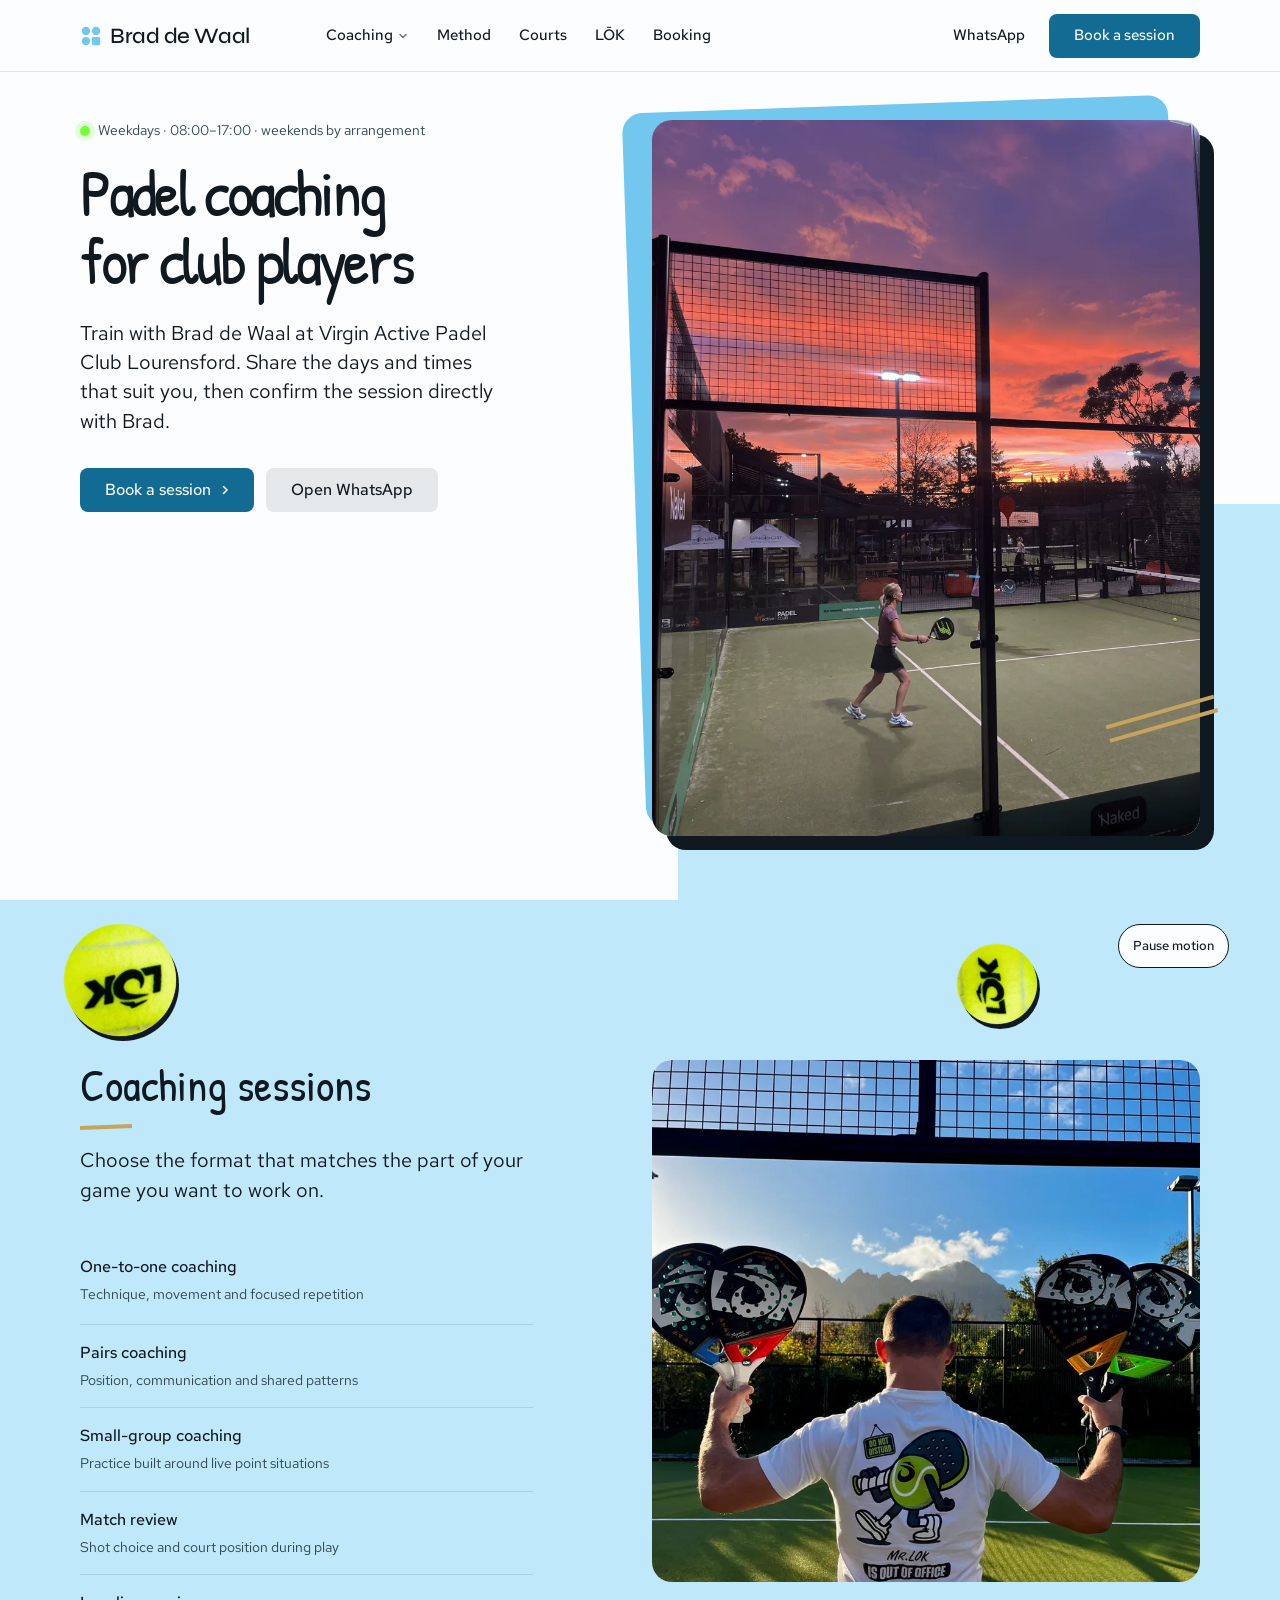
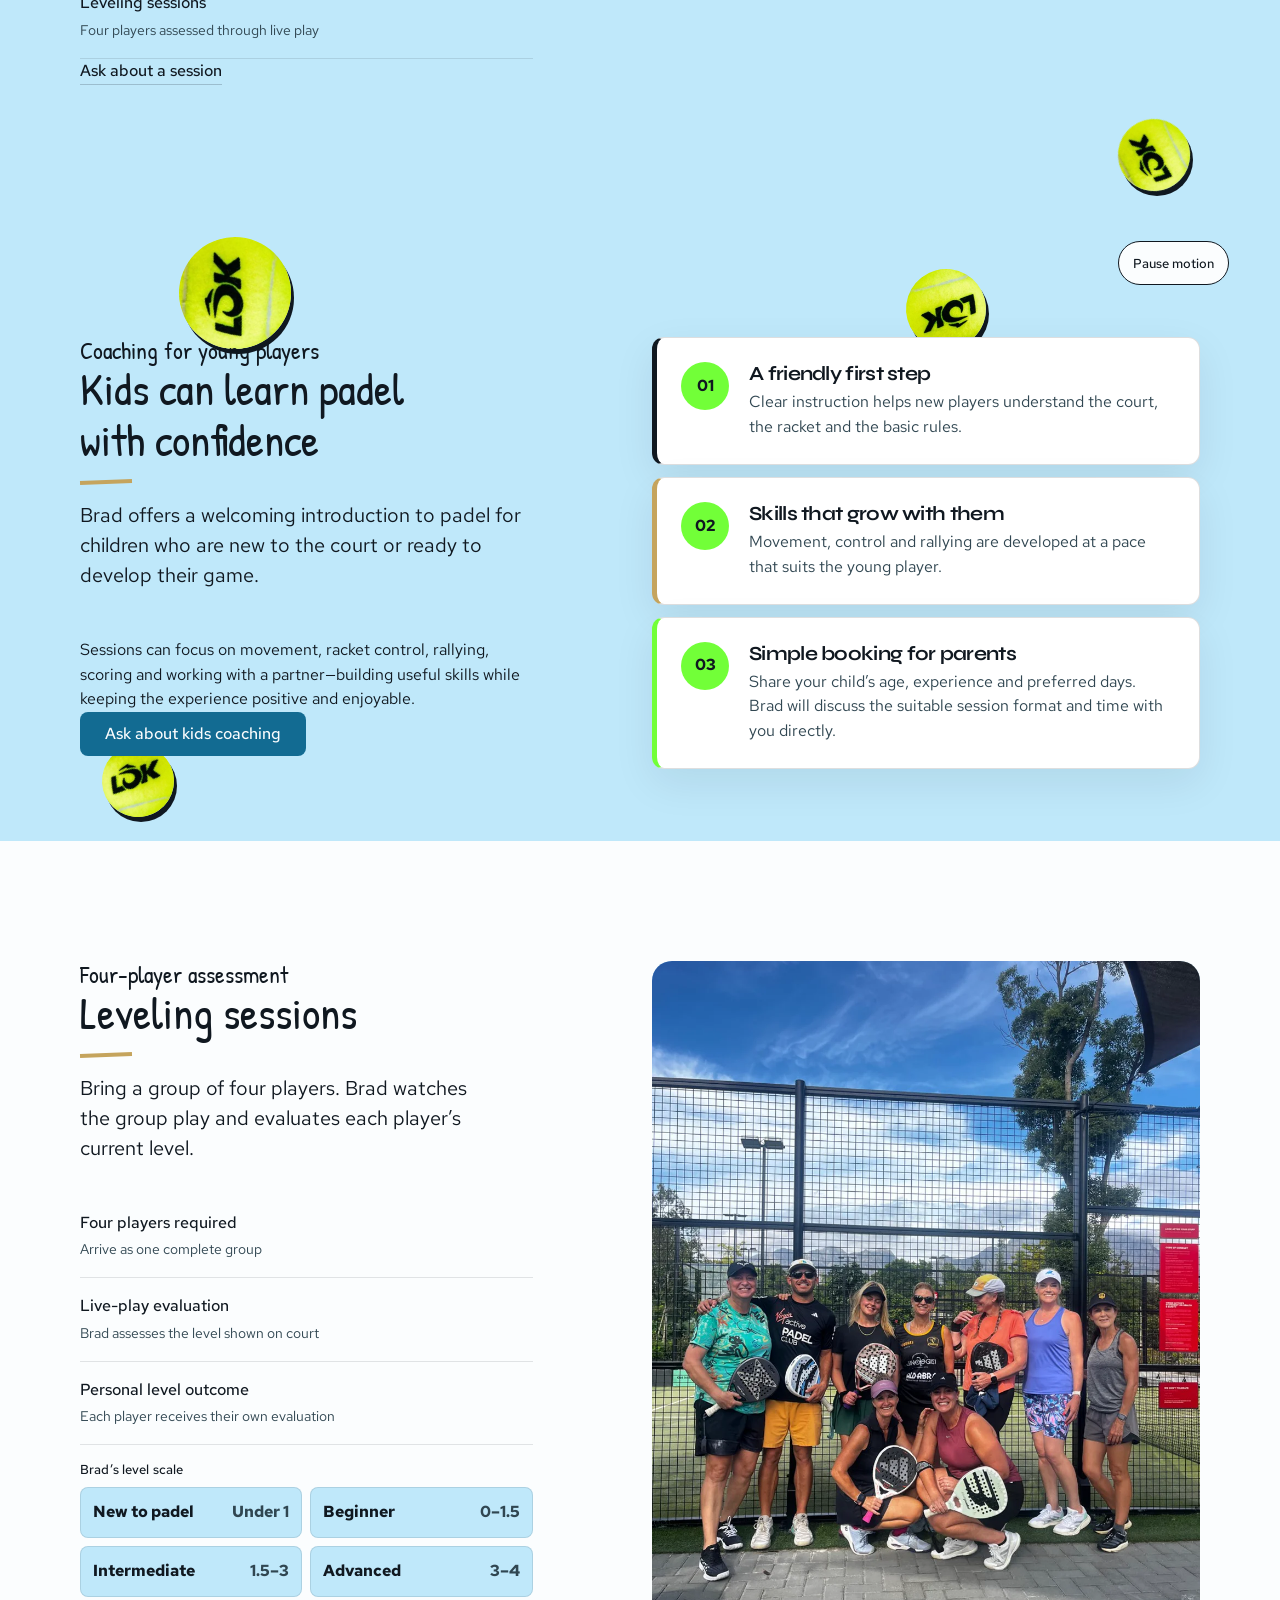
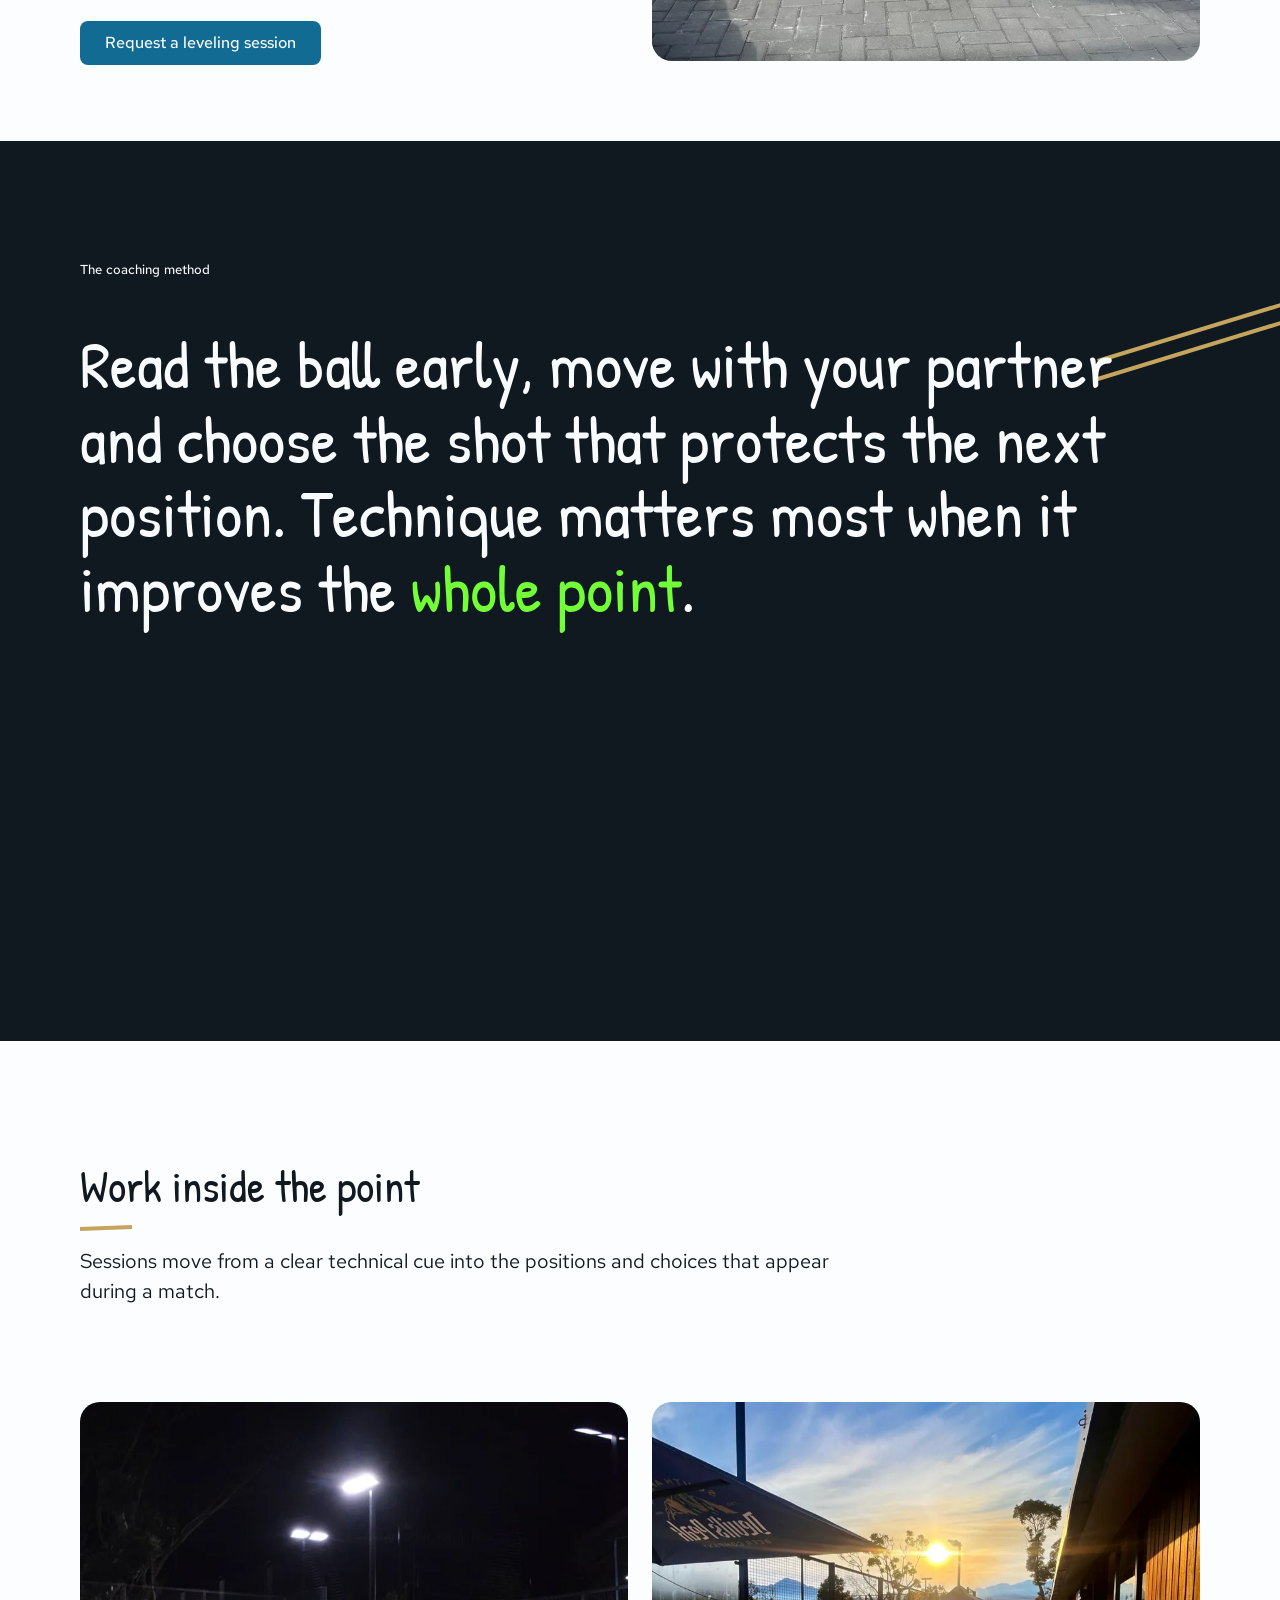
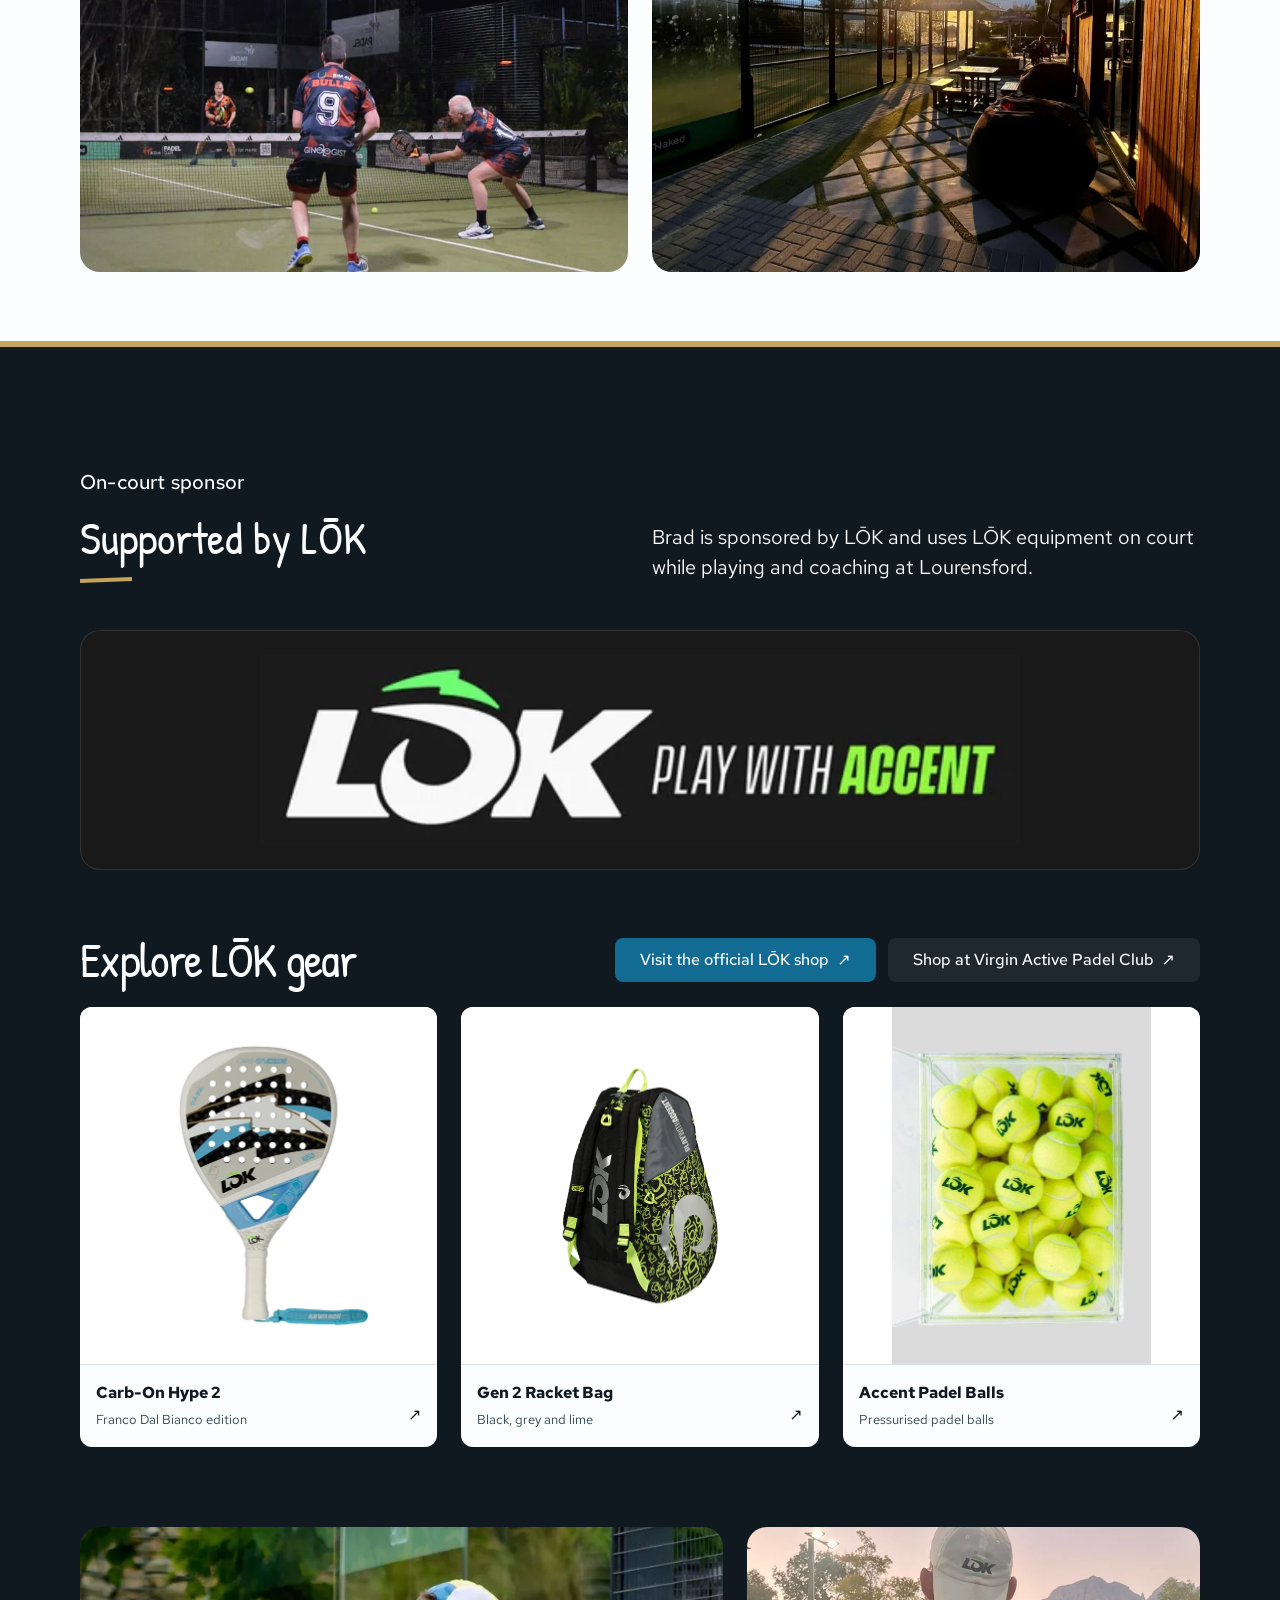
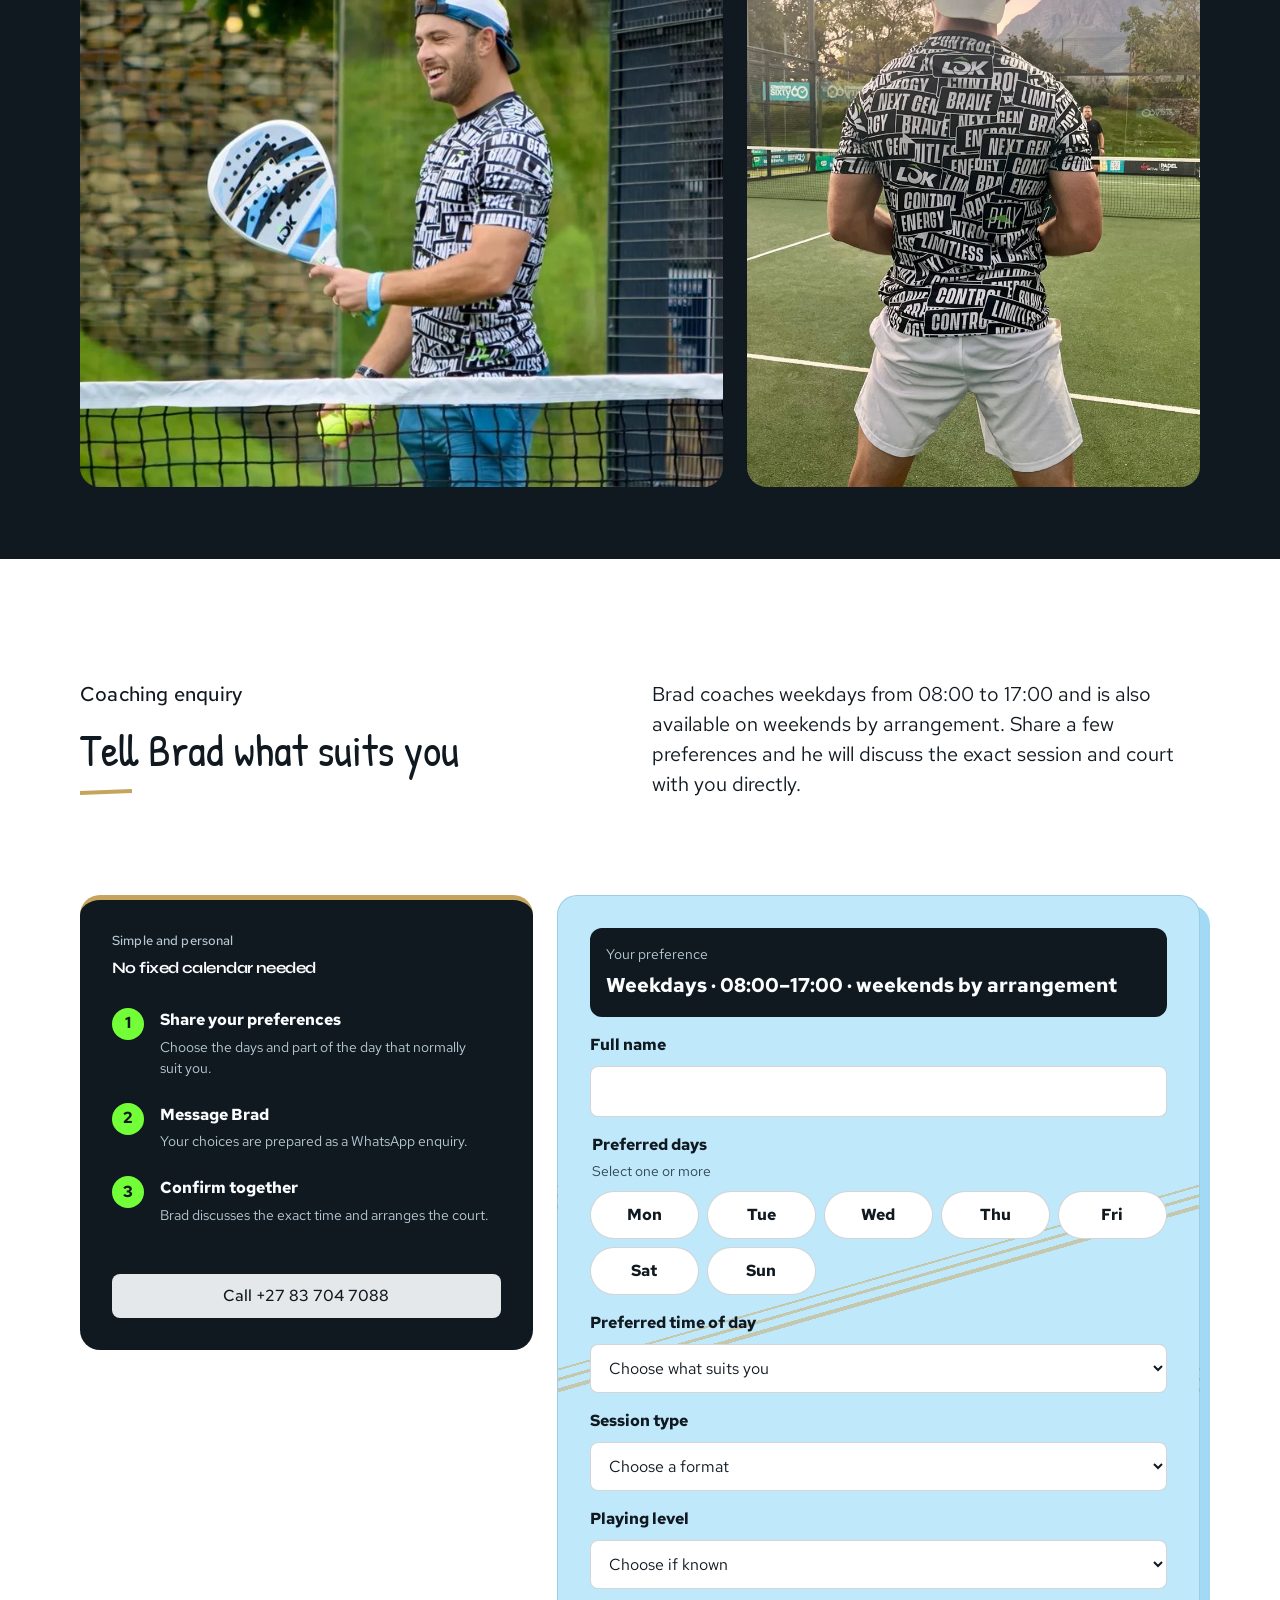
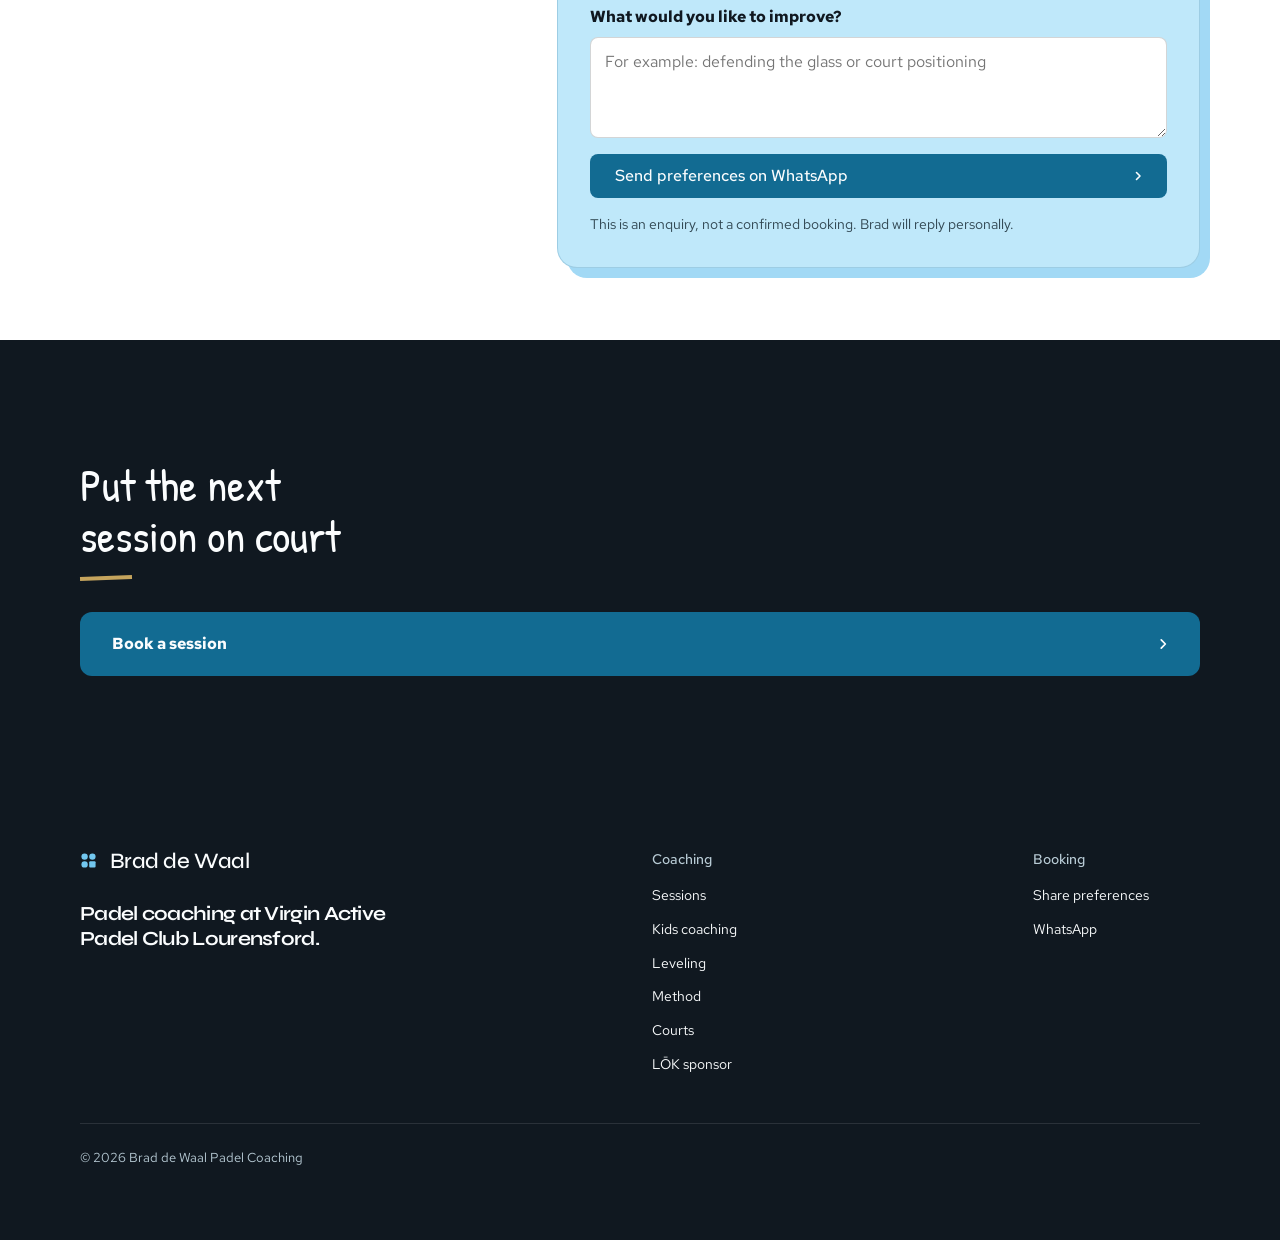
==== brad-padel/index.html @ 004eba58 "Add Virgin Active Padel Club link to LOK showcase" ====
<!doctype html>
<html lang="en" data-type="service" data-radius="soft" data-buttons="tonal" data-motion>
<head>
  <meta charset="utf-8">
  <meta name="viewport" content="width=device-width, initial-scale=1, viewport-fit=cover">
  <title>Brad de Waal Padel Coaching | Lourensford</title>
  <meta name="description" content="Private, small-group and kids padel coaching with Brad de Waal at Virgin Active Padel Club Lourensford. Share your preferred day and time, including weekends, then confirm directly on WhatsApp.">
  <meta name="site-kind" content="other">
  <meta name="page-type" content="service">
  <meta property="og:type" content="website">
  <meta property="og:title" content="Brad de Waal Padel Coaching | Lourensford">
  <meta property="og:description" content="Padel coaching for adults and kids at Lourensford. Share your preferences and arrange the session directly with Brad.">
  <meta property="og:url" content="https://dana-automates.therondana65.workers.dev/brad-padel/">
  <meta property="og:image" content="https://dana-automates.therondana65.workers.dev/brad-padel/share.jpg">
  <meta name="twitter:card" content="summary_large_image">
  <meta name="twitter:image" content="https://dana-automates.therondana65.workers.dev/brad-padel/share.jpg">
  <link rel="canonical" href="https://dana-automates.therondana65.workers.dev/brad-padel/">
  <link rel="icon" href="favicon.svg" type="image/svg+xml">
  <meta name="theme-color" content="#bfe8fa">
  <link rel="preconnect" href="https://fonts.googleapis.com">
  <link rel="preconnect" href="https://fonts.gstatic.com" crossorigin>
  <link href="https://fonts.googleapis.com/css2?family=Patrick+Hand&family=Red+Hat+Text:wght@400..600&family=Syne:wght@400..800&display=swap" rel="stylesheet">
  <link rel="stylesheet" href="assets/system.css">
  <link rel="stylesheet" href="assets/ui/cards.css">
  <link rel="stylesheet" href="assets/motion/motion.css">
  <link rel="stylesheet" href="assets/layout/layout.css">
  <link rel="stylesheet" href="assets/icons/icon.css">
  <link rel="stylesheet" href="styles.css?v=booking-gold">
  <script src="boot.js"></script>
  <link rel="modulepreload" href="assets/moments/moments.js">
  <link rel="modulepreload" href="assets/moments/lib.js">
  <link rel="modulepreload" href="assets/moments/word-highlight/moment.js">
</head>
<body>
<!-- type: service
     deal: hero split, nav mega, close type, footer dark, rhythm surface-pairs, buttons tonal, mark dots
     moment: word-highlight in the coaching-method statement
     palette: baby blue, white and black; gold pinstripes and neon green are restrained detail colours
     motion: hero heading enters word by word; headings react on hover, tap and anchor navigation; every link answers; the method statement focuses the point -->
  <header class="nav">
    <div class="wrap nav__bar">
      <a class="skip-link" href="#top">Skip to content</a>
      <a class="nav__logo" href="#top"><span class="mark" data-mark="dots" aria-hidden="true"></span>Brad de Waal</a>
      <nav class="nav__links" aria-label="Main navigation">
        <div class="nav__item">
          <a class="nav__link" href="#coaching">Coaching <svg class="chev" viewBox="0 0 12 12" aria-hidden="true"><path d="M3 4.5l3 3 3-3" fill="none" stroke="currentColor" stroke-width="1.5" stroke-linecap="round" stroke-linejoin="round"/></svg></a>
          <div class="nav__menu">
            <div class="wrap grid">
              <div class="menu-col span-3"><p class="t-label">Sessions</p><a href="#coaching">One-to-one<span>Individual technical work</span></a><a href="#coaching">Pairs<span>Position and communication</span></a><a href="#kids">Kids coaching<span>A positive start for young players</span></a><a href="#leveling">Leveling sessions<span>Four-player level assessment</span></a></div>
              <div class="menu-col span-3"><p class="t-label">Match work</p><a href="#coaching">Small groups<span>Pattern-based practice</span></a><a href="#method">Court decisions<span>Read the next ball</span></a></div>
              <a class="menu-card span-3 start-10" href="#courts"><div class="panel"><img class="frame__img" src="assets/club/mountain-court-500.webp" alt="Green padel court with mountains beyond the glass" width="500" height="667" loading="lazy" decoding="async"></div><span class="t-card">Court sessions</span><span class="t-small muted">Technique in match context</span></a>
            </div>
          </div>
        </div>
        <div class="nav__item"><a class="nav__link" href="#method">Method</a></div>
        <div class="nav__item"><a class="nav__link" href="#courts">Courts</a></div>
        <div class="nav__item"><a class="nav__link" href="#sponsor">LŌK</a></div>
        <div class="nav__item"><a class="nav__link" href="#book">Booking</a></div>
      </nav>
      <div class="nav__actions"><a class="nav__link" data-whatsapp href="https://wa.me/?text=Hi%20Brad%2C%20I%27m%20interested%20in%20padel%20coaching.">WhatsApp</a><a class="btn btn--primary" href="#book">Book a session</a></div>
      <button class="nav__toggle" type="button" aria-expanded="false" aria-label="Menu"><svg width="18" height="18" viewBox="0 0 18 18" aria-hidden="true"><path d="M2 5h14M2 13h14" stroke="currentColor" stroke-width="1.6" stroke-linecap="round"/></svg></button>
    </div>
  </header>

  <main id="top">
    <section class="hero hero--split" data-enter aria-labelledby="hero-h">
      <div class="wrap"><div class="hero-text grid hero__grid">
        <div class="hero__text span-5">
          <p class="hero__kicker"><span class="court-dot" aria-hidden="true"></span>Weekdays · 08:00–17:00 · weekends by arrangement</p>
          <h1 id="hero-h">Padel coaching for club players</h1>
          <p class="hero__lead">Train with Brad de Waal at Virgin Active Padel Club Lourensford. Share the days and times that suit you, then confirm the session directly with Brad.</p>
          <div class="btn-row"><a class="btn btn--primary" href="#book">Book a session<svg class="m-arrow" viewBox="0 0 12 12" aria-hidden="true"><path class="m-arrow__stem" d="M1 6h8"/><path class="m-arrow__head" d="M4.5 2.5 8 6l-3.5 3.5"/></svg></a><a class="btn btn--secondary" data-whatsapp href="https://wa.me/?text=Hi%20Brad%2C%20I%27m%20interested%20in%20padel%20coaching.">Open WhatsApp</a></div>
        </div>
        <div class="hero__media span-6 start-7">
          <img src="assets/club/sunset-court-900.webp" srcset="assets/club/sunset-court-500.webp 500w, assets/club/sunset-court-900.webp 900w" sizes="(max-width: 1023px) 100vw, 50vw" width="900" height="1350" alt="Padel player on court beneath a red sunset" fetchpriority="high" decoding="async" data-source="client" data-subject="club court">
        </div>
      </div></div>
    </section>

    <section class="section ground-surface" id="coaching" aria-labelledby="coaching-h">
      <div class="ball-field ball-field--coaching" aria-hidden="true"><span></span><span></span><span></span></div>
      <div class="wrap grid grid--middle">
        <div class="span-5">
          <div class="section-head"><h2 id="coaching-h">Coaching sessions</h2><p>Choose the format that matches the part of your game you want to work on.</p></div>
          <ul class="rows session-rows">
            <li><span class="rows__name">One-to-one coaching<small>Technique, movement and focused repetition</small></span></li>
            <li><span class="rows__name">Pairs coaching<small>Position, communication and shared patterns</small></span></li>
            <li><span class="rows__name">Small-group coaching<small>Practice built around live point situations</small></span></li>
            <li><span class="rows__name">Match review<small>Shot choice and court position during play</small></span></li>
            <li><span class="rows__name">Leveling sessions<small>Four players assessed through live play</small></span></li>
          </ul>
          <p><a class="link" data-whatsapp href="https://wa.me/?text=Hi%20Brad%2C%20which%20padel%20coaching%20session%20would%20fit%20me%20best%3F">Ask about a session</a></p>
        </div>
        <figure class="frame coach-portrait span-6 start-7"><img class="frame__img" src="assets/club/brad-rackets-900.webp" srcset="assets/club/brad-rackets-500.webp 500w, assets/club/brad-rackets-900.webp 900w" sizes="(max-width: 1023px) 100vw, 50vw" width="900" height="1109" alt="Coach holding four padel rackets on a green court" loading="lazy" decoding="async" data-source="client" data-subject="coach on court"></figure>
      </div>
    </section>

    <section class="section kids-section" id="kids" data-screen="free" aria-labelledby="kids-h">
      <div class="ball-field ball-field--kids" aria-hidden="true"><span></span><span></span><span></span></div>
      <div class="wrap grid grid--middle kids-grid">
        <div class="span-5">
          <p class="t-label">Coaching for young players</p>
          <div class="section-head"><h2 id="kids-h">Kids can learn padel with confidence</h2><p>Brad offers a welcoming introduction to padel for children who are new to the court or ready to develop their game.</p></div>
          <p>Sessions can focus on movement, racket control, rallying, scoring and working with a partner—building useful skills while keeping the experience positive and enjoyable.</p>
          <p><a class="btn btn--primary" href="#book">Ask about kids coaching</a></p>
        </div>
        <div class="span-6 start-7 kids-path" aria-label="Kids coaching benefits">
          <article class="kids-card"><span aria-hidden="true">01</span><div><h3>A friendly first step</h3><p>Clear instruction helps new players understand the court, the racket and the basic rules.</p></div></article>
          <article class="kids-card"><span aria-hidden="true">02</span><div><h3>Skills that grow with them</h3><p>Movement, control and rallying are developed at a pace that suits the young player.</p></div></article>
          <article class="kids-card"><span aria-hidden="true">03</span><div><h3>Simple booking for parents</h3><p>Share your child’s age, experience and preferred days. Brad will discuss the suitable session format and time with you directly.</p></div></article>
        </div>
      </div>
    </section>

    <section class="section leveling-section" id="leveling" data-screen="free" aria-labelledby="leveling-h">
      <div class="wrap grid grid--middle">
        <div class="span-5">
          <p class="t-label">Four-player assessment</p>
          <div class="section-head"><h2 id="leveling-h">Leveling sessions</h2><p>Bring a group of four players. Brad watches the group play and evaluates each player’s current level.</p></div>
          <ul class="rows leveling-rows">
            <li><span class="rows__name">Four players required<small>Arrive as one complete group</small></span></li>
            <li><span class="rows__name">Live-play evaluation<small>Brad assesses the level shown on court</small></span></li>
            <li><span class="rows__name">Personal level outcome<small>Each player receives their own evaluation</small></span></li>
          </ul>
          <div class="level-scale" aria-label="Brad’s padel level scale">
            <p class="t-label">Brad’s level scale</p>
            <dl>
              <div><dt>New to padel</dt><dd>Under 1</dd></div>
              <div><dt>Beginner</dt><dd>0–1.5</dd></div>
              <div><dt>Intermediate</dt><dd>1.5–3</dd></div>
              <div><dt>Advanced</dt><dd>3–4</dd></div>
            </dl>
          </div>
          <p><a class="btn btn--primary" href="#book">Request a leveling session</a></p>
        </div>
        <figure class="frame frame--photo leveling-photo span-6 start-7"><img class="frame__img" src="assets/leveling/group-1000.webp" width="1000" height="1333" alt="Brad with a group of padel players beside the Lourensford courts" loading="lazy" decoding="async" data-source="client" data-subject="leveling group"></figure>
      </div>
    </section>

    <section class="section statement" id="method" data-screen="free" data-moment="word-highlight" data-moment-opts='{"staticOnTouch":true}' aria-labelledby="method-h">
      <div class="wrap">
        <h2 id="method-h" class="sr-only">The coaching method</h2>
        <p class="t-label" aria-hidden="true">The coaching method</p>
        <p class="mo-wh__text">Read the ball early, move with your partner and choose the shot that protects the next position. Technique matters most when it improves the <strong>whole point</strong>.</p>
      </div>
    </section>

    <section class="section" id="courts" aria-labelledby="courts-h">
      <div class="wrap">
        <div class="section-head"><h2 id="courts-h">Work inside the point</h2><p>Sessions move from a clear technical cue into the positions and choices that appear during a match.</p></div>
        <div class="grid court-pair">
          <figure class="frame frame--photo span-6"><img class="frame__img" src="assets/club/night-match-900.webp" srcset="assets/club/night-match-500.webp 500w, assets/club/night-match-900.webp 900w" sizes="(max-width: 1023px) 100vw, 50vw" width="900" height="1200" alt="Four players contesting a point under the court lights" loading="lazy" decoding="async" data-source="client" data-subject="club match"></figure>
          <figure class="frame frame--photo span-6"><img class="frame__img" src="assets/club/venue-sunset-900.webp" srcset="assets/club/venue-sunset-500.webp 500w, assets/club/venue-sunset-900.webp 900w" sizes="(max-width: 1023px) 100vw, 50vw" width="900" height="750" alt="Sunset over the Lourensford padel courts and clubhouse seating" loading="lazy" decoding="async" data-source="client" data-subject="club venue at sunset"></figure>
        </div>
      </div>
    </section>

    <section class="section sponsor-section ground-inverse" id="sponsor" data-screen="free" aria-labelledby="sponsor-h">
      <div class="wrap">
        <div class="section-head section-head--split sponsor-head">
          <div><p class="t-label">On-court sponsor</p><h2 id="sponsor-h">Supported by LŌK</h2></div>
          <p>Brad is sponsored by LŌK and uses LŌK equipment on court while playing and coaching at Lourensford.</p>
        </div>
        <div class="sponsor-brand" aria-label="LŌK — Play with accent">
          <img src="assets/sponsor/lok-wordmark-1000.webp" width="1000" height="250" alt="LŌK — Play with accent" loading="lazy" decoding="async" data-source="client" data-subject="sponsor logo">
        </div>
        <div class="sponsor-products">
          <div class="sponsor-products__head">
            <h3>Explore LŌK gear</h3>
            <div class="btn-row">
              <a class="btn btn--primary" href="https://loksports.com/en/">Visit the official LŌK shop <span aria-hidden="true">↗</span></a>
              <a class="btn btn--secondary" href="https://virginactivepadelclub.co.za/collections/lok-padel-rackets">Shop at Virgin Active Padel Club <span aria-hidden="true">↗</span></a>
            </div>
          </div>
          <ul class="sponsor-products__grid">
            <li>
              <a class="sponsor-product" href="https://loksports.com/en/padel-rackets/244-lok-carbon-on-hype-2-racket-franco-dal-bianco-8435739406144.html">
                <img src="assets/sponsor/lok-carb-on-hype-2.webp" width="520" height="717" alt="" loading="lazy" decoding="async" data-source="LŌK Sports" data-subject="Carb-On Hype 2">
                <span class="sponsor-product__caption"><strong>Carb-On Hype 2</strong><small>Franco Dal Bianco edition</small></span>
                <span class="sponsor-product__arrow" aria-hidden="true">↗</span>
              </a>
            </li>
            <li>
              <a class="sponsor-product" href="https://loksports.com/en/padel-bags/232-racket-bag-lok-gen-2-black-grey-and-green-lime-8435739406687.html">
                <img src="assets/sponsor/lok-racket-bag-gen-2.webp" width="520" height="717" alt="" loading="lazy" decoding="async" data-source="LŌK Sports" data-subject="Gen 2 Racket Bag">
                <span class="sponsor-product__caption"><strong>Gen 2 Racket Bag</strong><small>Black, grey and lime</small></span>
                <span class="sponsor-product__arrow" aria-hidden="true">↗</span>
              </a>
            </li>
            <li>
              <a class="sponsor-product" href="https://loksports.com/en/balls/15-accent-balls-lok-8436548249540.html">
                <img src="assets/sponsor/lok-accent-balls.webp" width="520" height="717" alt="" loading="lazy" decoding="async" data-source="LŌK Sports" data-subject="Accent Padel Balls">
                <span class="sponsor-product__caption"><strong>Accent Padel Balls</strong><small>Pressurised padel balls</small></span>
                <span class="sponsor-product__arrow" aria-hidden="true">↗</span>
              </a>
            </li>
          </ul>
        </div>
        <div class="grid sponsor-gallery">
          <figure class="frame frame--photo sponsor-photo sponsor-photo--brad span-7"><img class="frame__img" src="assets/sponsor/brad-lok-800.webp" width="800" height="1067" alt="Brad smiling on court while holding a LŌK padel racket" loading="lazy" decoding="async" data-source="client" data-subject="sponsored coach"></figure>
          <figure class="frame frame--photo sponsor-photo sponsor-photo--kit span-5"><img class="frame__img" src="assets/sponsor/brad-lok-back-800.webp" width="800" height="1067" alt="Brad wearing LŌK kit on the padel court with the Lourensford mountains behind him" loading="lazy" decoding="async" data-source="client" data-subject="sponsor kit"></figure>
        </div>
      </div>
    </section>

    <section class="section request-section" id="book" data-screen="free" aria-labelledby="book-h">
      <div class="wrap">
        <div class="section-head section-head--split">
          <div><p class="t-label">Coaching enquiry</p><h2 id="book-h">Tell Brad what suits you</h2></div>
          <p>Brad coaches weekdays from 08:00 to 17:00 and is also available on weekends by arrangement. Share a few preferences and he will discuss the exact session and court with you directly.</p>
        </div>
        <div class="booking-builder grid">
          <aside class="preference-panel span-5" aria-label="How the enquiry works">
            <p class="t-label">Simple and personal</p>
            <h3>No fixed calendar needed</h3>
            <ol class="preference-steps">
              <li><span>1</span><p><strong>Share your preferences</strong><small>Choose the days and part of the day that normally suit you.</small></p></li>
              <li><span>2</span><p><strong>Message Brad</strong><small>Your choices are prepared as a WhatsApp enquiry.</small></p></li>
              <li><span>3</span><p><strong>Confirm together</strong><small>Brad discusses the exact time and arranges the court.</small></p></li>
            </ol>
            <a class="btn btn--secondary" href="tel:+27837047088">Call +27 83 704 7088</a>
          </aside>
          <form class="booking-form span-7" data-booking-form>
            <div class="selected-slot"><span>Your preference</span><strong>Weekdays · 08:00–17:00 · weekends by arrangement</strong></div>
            <label>Full name<input type="text" name="name" autocomplete="name" required></label>
            <fieldset class="choice-fieldset" data-day-fieldset>
              <legend>Preferred days <small>Select one or more</small></legend>
              <div class="choice-grid choice-grid--days">
                <label class="choice-pill"><input type="checkbox" name="days" value="Monday"><span>Mon</span></label>
                <label class="choice-pill"><input type="checkbox" name="days" value="Tuesday"><span>Tue</span></label>
                <label class="choice-pill"><input type="checkbox" name="days" value="Wednesday"><span>Wed</span></label>
                <label class="choice-pill"><input type="checkbox" name="days" value="Thursday"><span>Thu</span></label>
                <label class="choice-pill"><input type="checkbox" name="days" value="Friday"><span>Fri</span></label>
                <label class="choice-pill"><input type="checkbox" name="days" value="Saturday"><span>Sat</span></label>
                <label class="choice-pill"><input type="checkbox" name="days" value="Sunday"><span>Sun</span></label>
              </div>
            </fieldset>
            <label>Preferred time of day<select name="timeOfDay" required><option value="">Choose what suits you</option><option>Morning · 08:00–11:00</option><option>Midday · 11:00–14:00</option><option>Afternoon · 14:00–17:00</option><option>Weekend · arrange a time with Brad</option><option>Flexible during the day</option></select></label>
            <label>Session type<select name="session" required><option value="">Choose a format</option><option>One-to-one coaching</option><option>Pairs coaching</option><option>Small-group coaching</option><option>Kids coaching</option><option>Match review</option><option>Leveling session · four players</option></select></label>
            <label data-child-age hidden>
              Child’s age
              <select name="childAge" disabled>
                <option value="">Select an age</option>
                <option>1</option>
                <option>2</option>
                <option>3</option>
                <option>4</option>
                <option>5</option>
                <option>6</option>
                <option>7</option>
                <option>8</option>
                <option>9</option>
                <option>10</option>
                <option>11</option>
                <option>12</option>
                <option>13</option>
                <option>14</option>
                <option>15</option>
                <option>16</option>
                <option>17</option>
              </select>
            </label>
            <label>Playing level<select name="level"><option value="Not supplied">Choose if known</option><option>New to padel · under 1</option><option>Beginner · 0–1.5</option><option>Intermediate · 1.5–3</option><option>Advanced · 3–4</option></select></label>
            <label>What would you like to improve?<textarea name="focus" rows="3" placeholder="For example: defending the glass or court positioning"></textarea></label>
            <button class="btn btn--primary booking-submit" type="submit">Send preferences on WhatsApp<svg class="m-arrow" viewBox="0 0 12 12" aria-hidden="true"><path class="m-arrow__stem" d="M1 6h8"/><path class="m-arrow__head" d="M4.5 2.5 8 6l-3.5 3.5"/></svg></button>
            <p class="form-status" data-form-status>This is an enquiry, not a confirmed booking. Brad will reply personally.</p>
          </form>
        </div>
      </div>
    </section>
  </main>

  <footer class="footer closing footer--dark ground-inverse" id="contact" aria-labelledby="close-h">
    <div class="wrap">
      <div class="closing__cta close--type"><div class="section-head"><h2 id="close-h">Put the next session on court</h2></div><a class="footer-cta-link" href="#book">Book a session<svg class="m-arrow" viewBox="0 0 12 12" aria-hidden="true"><path class="m-arrow__stem" d="M1 6h8"/><path class="m-arrow__head" d="M4.5 2.5 8 6l-3.5 3.5"/></svg></a></div>
      <div class="closing__links">
        <div class="grid">
          <div class="span-4 stack-5"><a class="nav__logo" href="#top"><span class="mark" data-mark="dots" aria-hidden="true"></span>Brad de Waal</a><p class="footer__lede">Padel coaching at Virgin Active Padel Club Lourensford.</p></div>
          <div class="span-2 start-7 footer__col"><h3>Coaching</h3><ul><li><a href="#coaching">Sessions</a></li><li><a href="#kids">Kids coaching</a></li><li><a href="#leveling">Leveling</a></li><li><a href="#method">Method</a></li><li><a href="#courts">Courts</a></li><li><a href="#sponsor">LŌK sponsor</a></li></ul></div>
          <div class="span-2 start-11 footer__col"><h3>Booking</h3><ul><li><a href="#book">Share preferences</a></li><li><a data-whatsapp href="https://wa.me/?text=Hi%20Brad%2C%20I%27m%20interested%20in%20padel%20coaching.">WhatsApp</a></li></ul></div>
        </div>
        <div class="footer__legal"><span>© <span data-year></span> Brad de Waal Padel Coaching</span></div>
      </div>
    </div>
  </footer>
  <nav class="actionbar" aria-label="Quick booking"><a class="btn btn--primary" href="#book">Book a session</a></nav>
  <script type="module" src="assets/system.js"></script>
  <script type="module" src="assets/layout/layout.js"></script>
  <script src="script.js?v=booking-age"></script>
</body>
</html>
---- brad-padel/assets/system.css ----
/*
  taste-skill system.css - the one system for the page. Link it first, then assets/ui/cards.css (the
  feature card, its panel and the fragment placements), then set the palette (--p-*), the fonts and
  the radius set on :root in the page (node scripts/start.mjs prints that block).
  Do not add a second grid, spacing scale, type scale, radius scale, button or card style.
*/

/* ---------------------------------------------------------------- tokens */
:root {
  /* palette (hex only; fx.js reads --bg --surface --ink --muted --accent --accent-ink) */
  --p-bg: #ffffff;
  --p-surface: #f4f4f4;
  --p-ink: #111111;
  --p-muted: #6b6b6b;
  --p-accent: #1a4be0;
  --p-accent-ink: #ffffff;
  --p-action: #1a4be0;      /* buttons, links, focus: the accent, or the ink when the accent is too pale */
  --p-action-ink: #ffffff;
  --p-inv-bg: #111111;
  --p-inv-surface: #1c1c1c;
  --p-inv-ink: #f4f4f4;
  --p-inv-muted: #a3a3a3;
  --p-inv-accent: #ffffff;
  --p-inv-accent-ink: #111111;
  --p-inv-action: #ffffff;
  --p-inv-action-ink: #111111;
  /* the lit ground behind UI and in the closing band (references/cards.md), one per page, tech pages only
     (none on kind other, which is flat): <html data-ground="sand|sky|sage|painting">. system.js gives it to every ground
     that holds UI, on light and dark pages alike; --hue on one panel changes only its accent */
  --ground-bg: #d9ccb7; --ground-surface: #e9e0d2; --ground-ink: #2a2622; --ground-muted: #5a534a; --ground-accent: #a8794a;

  /* fonts */
  --font-display: system-ui, -apple-system, "Segoe UI", sans-serif;
  --font-text: system-ui, -apple-system, "Segoe UI", sans-serif;
  --font-mono: ui-monospace, "SFMono-Regular", Menlo, Consolas, monospace;
  --display-weight: 400;    /* headlines 400; 500 on a tech page (software, gaming, hardware) */
  --display-tracking: -0.025em;

  /* the page rhythm (references/layout-v4.md): one section per screen. The header is fixed and
     --nav tall; every section is padded --padt above and --padb (plus the phone action bar, --bar)
     below, and is exactly one or two screens tall (--h: 1 or 2; --hm on a phone). The hero's words
     start --hgap under the header and its content ends --hpadb above the fold. */
  --nav: 72px;
  --padt: 120px;
  --padb: 72px;
  --hgap: 48px;
  --hpadb: 64px;
  --bar: 0px;
  /* grid: one .wrap (alias .container) for the header, every section and the footer, the same
     --gut on both sides: 1280 wide at x 80-1360 at 1440, 342 at x 24-366 at 390 */
  --container: 1280px;
  --gut: 80px;
  --pad: var(--gut);
  --gutter: 24px;

  /* spacing: 4/8 scale */
  --s-1: 4px;  --s-2: 8px;  --s-3: 12px; --s-4: 16px; --s-5: 24px;
  --s-6: 32px; --s-7: 48px; --s-8: 64px; --s-9: 96px; --s-10: 128px;
  --section: 40px;      /* only a .section outside main (the kit's demo pages); every main > section and
                           footer.closing take --padt and --padb */
  --section-band: 56px; /* the same for an older footer outside footer.closing */
  --head-gap: 48px;     /* the one heading-to-content gap, 32 on a phone (layout.css reads it as --ly-head-gap) */
  --card-pad: 16px;     /* card padding (cards.css sets its own for cards with a panel) */
  --card-gap: 16px;     /* gap between cards */

  /* type scale (the only sizes on the page) */
  --t-label: 13px;
  --t-small: 14px;
  --t-body: 16px;
  --t-lead: 18px;
  --t-card: 18px;
  --t-h3: 24px;
  /* straight lines from the phone size at 390 to the desktop size at 1440 (system.md's table) */
  --t-h2: clamp(30px, 1.72vw + 23.3px, 48px);
  --t-h1: clamp(38px, 3.24vw + 25.4px, 72px);
  /* a big number stays a step under the h2 (VI-11): 38 at 1440, 28 at 390, so it never reads as a
     section heading; a stats row and a price set their own, smaller still */
  --t-stat: clamp(28px, .952vw + 24.29px, 38px);

  /* radius: one scale (soft by default; data-radius on <html> switches it) */
  --r-sm: 8px;  --r-md: 12px; --r-lg: 20px; --r-btn: 8px;

  /* controls (fixed here; a page never adds its own) */
  --btn-h: 44px;
  --btn-h-sm: 36px;
  --nav-h: var(--nav);  /* the older name, kept for the kit's files */
  --icon: 16px;         /* small icons: socials, menu chevrons, mono brand marks */

  /* motion: the one UI ease-out (motion.css --m-ease and ui/base.css --u-ease read it; references/motion.md) */
  --ease: cubic-bezier(.2, .8, .2, 1);
  --dur: 180ms;
}
html[data-radius="sharp"] { --r-sm: 4px; --r-md: 6px;  --r-lg: 8px;  --r-btn: 4px; }
html[data-radius="soft"]  { --r-sm: 8px; --r-md: 12px; --r-lg: 20px; --r-btn: 8px; }
html[data-radius="round"] { --r-sm: 10px; --r-md: 16px; --r-lg: 24px; --r-btn: 999px; }
/* the four lit grounds (references/cards.md); sand is the default above. painting goes with
   painterly-landscape (x.ai's daylight sky over olive hills) */
html[data-ground="sky"]      { --ground-bg: #c6d3df; --ground-surface: #d6e0e9; --ground-ink: #25303a; --ground-muted: #4d5964; --ground-accent: #3f6a92; }
html[data-ground="sage"]     { --ground-bg: #cdd6c6; --ground-surface: #dce3d6; --ground-ink: #262d24; --ground-muted: #535b51; --ground-accent: #6c8e63; }
html[data-ground="painting"] { --ground-bg: #79a8d6; --ground-surface: #a6c4e2; --ground-ink: #16212c; --ground-muted: #273949; --ground-accent: #9c9b3c; }
/* cards.css takes its card and panel radii from this scale */
html[data-radius] .card { --c-r: var(--r-lg); }
html[data-radius] .panel { --p-r: var(--r-md); }

/* a phone: the header 56, the sections padded 96 / 48, the hero's words 40 under the header and its
   content ending 24 above the fold, 24 at both sides, 12 between columns */
@media (max-width: 639px) {
  :root { --nav: 56px; --padt: 96px; --padb: 48px; --hgap: 40px; --hpadb: 24px; --gut: 24px; --gutter: 12px; --card-gap: 12px; --head-gap: 32px; }
}
@media (min-width: 640px) {
  :root { --gut: 48px; --section: 48px; --section-band: 72px; --card-pad: 24px; }
}
@media (min-width: 1024px) {
  :root { --gut: 80px; --section: 56px; --section-band: 96px; --card-gap: 24px;
          --t-lead: 20px; --t-card: 20px; --t-h3: 28px; }
  /* a place (and a local service): the 1200 column at x 120-1320 */
  html[data-type="place"] { --gut: 120px; --container: 1200px; }
}
/* a place (VI-06, ST-96, PH-23): its own smaller type (h1 48/53 and 32/37, h2 32/40 and 24/30, titles
   and the sub-line 20 and 18), the Recipe 3 hero's gap under its photograph (40, 24 on a phone),
   square photographs and cards and 2px buttons, whatever data-radius and data-buttons say */
:root[data-type="place"] {
  --hgap: 40px;
  --t-h1: clamp(32px, 1.524vw + 26.06px, 48px);
  --t-h2: clamp(24px, .762vw + 21px, 32px);
  --t-h3: clamp(20px, .381vw + 18.51px, 24px);
  --r-sm: 2px; --r-md: 0px; --r-lg: 0px; --r-btn: 2px;
}
:root[data-type="place"] :is(h1, .t-h1) { line-height: 1.104; }
:root[data-type="place"] :is(h2, .t-h2) { line-height: 1.25; }
@media (max-width: 639px) {
  :root[data-type="place"] { --hgap: 24px; }
  :root[data-type="place"] :is(h1, .t-h1) { line-height: 1.156; }
}

/* ---------------------------------------------------------------- grounds (at most three) */
:root, .ground-base {
  --bg: var(--p-bg); --surface: var(--p-surface); --ink: var(--p-ink); --muted: var(--p-muted);
  --accent: var(--p-accent); --accent-ink: var(--p-accent-ink); --card: var(--p-surface);
  --action: var(--p-action); --action-ink: var(--p-action-ink);
}
.ground-surface {
  --bg: var(--p-surface); --surface: var(--p-bg); --ink: var(--p-ink); --muted: var(--p-muted);
  --accent: var(--p-accent); --accent-ink: var(--p-accent-ink); --card: var(--p-bg);
  --action: var(--p-action); --action-ink: var(--p-action-ink);
}
.ground-inverse {
  --bg: var(--p-inv-bg); --surface: var(--p-inv-surface); --ink: var(--p-inv-ink); --muted: var(--p-inv-muted);
  --accent: var(--p-inv-accent); --accent-ink: var(--p-inv-accent-ink); --card: var(--p-inv-surface);
  --action: var(--p-inv-action); --action-ink: var(--p-inv-action-ink);
}
:root, .ground-base, .ground-surface, .ground-inverse {
  --line: color-mix(in oklab, var(--ink) 11%, transparent);
  --line-strong: color-mix(in oklab, var(--ink) 20%, transparent);
  /* effects (fx.js) and UI fragments (assets/ui) take the colours of the ground they sit on */
  --fx-bg: var(--bg); --fx-surface: var(--surface); --fx-ink: var(--ink); --fx-muted: var(--muted);
  --fx-accent: var(--accent); --fx-accent-ink: var(--accent-ink);
  --ui-font: var(--font-text); --ui-mono: var(--font-mono); --ui-radius: var(--r-md);
}
.ground-base, .ground-surface, .ground-inverse { background: var(--bg); color: var(--ink); }

/* ---------------------------------------------------------------- base */
*, *::before, *::after { box-sizing: border-box; }
/* an anchor lands on the section's top (the judge's frame): the fixed header covers --nav of its --padt */
html { -webkit-text-size-adjust: 100%; scroll-padding-top: 0; scroll-behavior: auto; margin: 0; }
body {
  margin: 0; background: var(--bg); color: var(--ink);
  font: 400 var(--t-body)/1.55 var(--font-text);
  -webkit-font-smoothing: antialiased; text-rendering: optimizeLegibility; overflow-x: clip;
}
img, svg, video, canvas { display: block; max-width: 100%; }
/* hidden means hidden, also on an img the line above makes a block (a menu tab's photograph, a peek photograph) */
[hidden] { display: none !important; }
img, video { height: auto; }
a { color: inherit; text-decoration: none; }
button { font: inherit; color: inherit; }
h1, h2, h3, h4, p, ul, ol, figure, blockquote { margin: 0; }
ul, ol { padding: 0; list-style: none; }
h1, h2, h3, h4 {
  font-family: var(--font-display); font-weight: var(--display-weight);
  letter-spacing: var(--display-tracking); text-wrap: balance; overflow-wrap: break-word;
  /* a long word (a German compound at 390) breaks at a syllable with a hyphen, in the language of <html lang>;
     only words of 10 letters or more, 4 at least on each side, so a short English heading never breaks */
  hyphens: auto; -webkit-hyphens: auto; hyphenate-limit-chars: 10 4 4;
}
h1, .t-h1 { font-size: var(--t-h1); line-height: 1.04; }
h2, .t-h2 { font-size: var(--t-h2); line-height: 1.1; }
h3, .t-h3 { font-size: var(--t-h3); line-height: 1.2; }
h4, .t-card { font-family: var(--font-text); font-weight: 500; font-size: var(--t-card); line-height: 1.3; letter-spacing: -0.01em; }
p { text-wrap: pretty; }
.t-lead  { font-size: var(--t-lead); line-height: 1.5; }
.t-body  { font-size: var(--t-body); line-height: 1.55; }
.t-small { font-size: var(--t-small); line-height: 1.5; }
.t-label { font-size: var(--t-label); font-weight: 500; line-height: 1.4; letter-spacing: 0.01em; }
.t-stat  { font-family: var(--font-display); font-weight: var(--display-weight); font-size: var(--t-stat);
           line-height: 1; letter-spacing: var(--display-tracking); font-variant-numeric: tabular-nums; }
.muted { color: var(--muted); }
.mono  { font-family: var(--font-mono); }
.measure { max-width: 62ch; }
:focus-visible { outline: 2px solid var(--action); outline-offset: 2px; border-radius: 2px; }
::selection { background: color-mix(in oklab, var(--accent) 30%, transparent); }

/* ---------------------------------------------------------------- grid */
.wrap, .container { width: min(100% - 2 * var(--gut), var(--container)); margin-inline: auto; padding-inline: 0; }
.grid { display: grid; grid-template-columns: repeat(12, minmax(0, 1fr)); column-gap: var(--gutter); row-gap: var(--card-gap); }
.grid > * { min-width: 0; grid-column: 1 / -1; }
.section { padding-block: var(--section); }

/* ---------------------------------------------------------------- one section per screen
   The page is a stack of screens. Framed at scrollY = k x the screen height, a shot shows exactly one
   section: the hero alone on the first screen, every other section (and footer.closing, the close and
   the footer in one) exactly one or two screens tall, its h2 first, --padt under its top. Heights
   and padding do it: no pinning, snapping or script.
     <section class="section" id=".." style="--h: 2">     (2 screens; --hm sets a phone's count alone)
       <div class="wrap"> the h2 first, then the content </div>     (the one in-flow child)
     </section>
   A layer (a full-bleed photograph or ground behind the words) is an <img class="layer" aria-hidden="true">
   beside the .wrap. Content must fit: one screen holds 708px of content at 1440x900 (900 - 120 - 72),
   two hold 1,608 (the second screen's part starts --padt under its top with .g2). From 640 to 1279 a
   section keeps at least its screens and grows past them rather than overlap the next. */
main > :is(section, .section), footer.closing {
  position: relative; box-sizing: border-box;
  height: calc(var(--h, 1) * 100vh); height: calc(var(--h, 1) * 100svh);
  padding: var(--padt) 0 calc(var(--padb) + var(--bar));
}
main > :is(section, .section) > :is(.wrap, .container), footer.closing > .wrap { position: relative; z-index: 1; height: 100%; }
main > :is(section, .section) > :is(.wrap, .container):not(.grid) { display: flex; flex-direction: column; }
/* a .wrap that is the section's grid too (class="wrap grid"): its rows start at the top */
main > :is(section, .section) > :is(.wrap, .container).grid { align-content: start; }
/* .fill: the block that takes what the screen leaves under the heading (a photograph, a frame) */
main > :is(section, .section) > .wrap > .fill { flex: 1 1 0; min-height: 0; }
/* two screens as two groups: row 1 the h2 and the first group, row 2 the rest (no second h2), starting
   --padt under the second screen's top, so the second shot looks like any other section */
main > :is(section, .section).g2, footer.closing.g2 { --h: 2; }
main > :is(section, .section).g2 > :is(.wrap, .container), footer.closing.g2 > .wrap { display: grid; grid-template-rows: minmax(0, 1fr) minmax(0, 1fr); row-gap: calc(var(--padt) + var(--padb) + var(--bar)); }
main > :is(section, .section).g2 > :is(.wrap, .container) > *, footer.closing.g2 > .wrap > * { min-height: 0; align-self: start; }
main > :is(section, .section).g2 > :is(.wrap, .container) > :is(.group, .fill) { align-self: stretch; }
/* a group: one screen's part of a .g2 section (its h2 and first rows, or the rest) */
.group { display: flex; flex-direction: column; min-height: 0; }
/* each screen's card row runs down to that screen's foot (the cards stretch, their panels grow), so
   the second screen of a .g2 is never a short row over an empty ground; both rows end on the same line */
@media (min-width: 1024px) {
  main > :is(section, .section).g2 > .wrap > .grid:last-child,
  main > :is(section, .section).g2 > .wrap > .group > .grid:last-child { align-self: stretch; flex: 1 1 auto; min-height: 0; }
}
.group > .fill { flex: 1 1 0; min-height: 0; }
@media (min-width: 640px) and (max-width: 1279px) {
  main > :is(section, .section):not(.hero, .section--hero), footer.closing {
    height: auto; min-height: calc(var(--h, 1) * 100vh); min-height: calc(var(--h, 1) * 100svh);
  }
  /* the section is a column and its .wrap takes all of it, so a .fill (a photograph, a frame) still
     grows to the section's foot (a min-height percentage would not resolve, leaving it at its least) */
  /* :where() keeps it at no weight, so a page's own phone- or tablet-only hiding (section.desk-only { display: none }) wins */
  :where(main > :is(section, .section):not(.hero, .section--hero), footer.closing) { display: flex; flex-direction: column; }
  main > :is(section, .section):not(.hero, .section--hero) > :is(.wrap, .container), footer.closing > .wrap { flex: 1 0 auto; height: auto; min-height: 0; }
}
/* a phone: lvh (the screen with its bars hidden) for every section but the hero; --hm when stacking
   makes the content taller than the desktop count */
@media (max-width: 639px) {
  /* at least its screens, never less: content a screen cannot hold makes the section taller (the rhythm
     check then asks for --hm: 2 or less content); a fixed height would lay its last rows over the next
     section, the fault the phone shots showed most (a list under the closing heading and its button) */
  main > :is(section, .section):not(.hero, .section--hero), footer.closing {
    height: auto; min-height: calc(var(--hm, var(--h, 1)) * 100vh); min-height: calc(var(--hm, var(--h, 1)) * 100lvh);
  }
  /* one grid row at least the screens tall that grows with the .wrap's content: the .wrap is stretched to
     it, so its .fill and its two groups still share a definite height */
  /* (at no weight, as on the tablet: a page's own section.desk-only { display: none } still hides it) */
  :where(main > :is(section, .section):not(.hero, .section--hero):has(> :is(.wrap, .container)), footer.closing) {
    display: grid; grid-template-columns: minmax(0, 1fr); grid-template-rows: 1fr; grid-auto-rows: auto;
  }
  main > :is(section, .section):not(.hero, .section--hero) > :is(.wrap, .container), footer.closing > .wrap { height: auto; }
  main > :is(section, .section).g2m, footer.closing.g2m { --hm: 2; }
  main > :is(section, .section).g2m > :is(.wrap, .container), footer.closing.g2m > .wrap { display: grid; grid-template-rows: minmax(0, 1fr) minmax(0, 1fr); row-gap: calc(var(--padt) + var(--padb) + var(--bar)); }
  /* stacked in one, the two groups keep the open cards' 32px, so the first group's last panel never meets
     the next card's title */
  main > :is(section, .section).g2:not(.g2m) > :is(.wrap, .container) { display: flex; row-gap: var(--s-6); }
  /* what the two screens leave goes around the second group, so it opens below the header, not on the fold */
  main > :is(section, .section).g2:not(.g2m) > :is(.wrap, .container) > :last-child { margin-block: auto; }
  main > :is(section, .section).g2:not(.g2m) > :is(.wrap, .container) > * { align-self: stretch; }
}
/* a layer: the photograph or ground of a whole section, under its words, edge to edge */
main > :is(section, .section) > :is(img, video, canvas, picture).layer,
footer.closing > :is(img, video, canvas, picture).layer {
  position: absolute; inset: 0; z-index: 0; width: 100%; height: 100%; max-width: none; object-fit: cover; object-position: var(--pos, 50% 50%);
}
main > :is(section, .section) > picture.layer > img { width: 100%; height: 100%; object-fit: cover; }

/* the hero: exactly the first screen, the fixed header over its top. Its words start --hgap under the
   header (--photo adds a full-bleed photograph's height above them on a place); its content ends
   --hpadb above the fold, and nothing of the next section shows, at 1440, 1024, 820 and 390.
     <section class="hero hero--<type>"><div class="wrap"><div class="hero-text"> .. </div>[one strip]</div></section>
   .hero-text holds the whole composition (the words, and the picture or window beside or under them);
   one docked strip (logos, three facts) may follow it, at most 96px, desktop only. */
main > :is(.hero, .section--hero) {
  height: 100vh; height: 100svh; min-height: 0;
  padding: calc(var(--nav) + var(--photo, 0px) + var(--hgap)) 0 calc(var(--hpadb) + var(--bar));
}
:is(.hero, .section--hero) > .wrap { height: 100%; display: grid; grid-template-rows: minmax(0, 1fr) auto; row-gap: var(--s-7); }
:is(.hero, .section--hero) > .wrap > .hero-text { min-height: 0; }
/* a phone: the hero is at least the first screen and grows when a short phone (320x640) cannot hold its
   words, buttons and picture, so nothing of it lies over the next section or under the header */
@media (max-width: 639px) {
  main > :is(.hero, .section--hero) { height: auto; min-height: 100vh; min-height: 100svh; }
  main > :is(.hero, .section--hero):has(> :is(.wrap, .container)) { display: grid; grid-template-columns: minmax(0, 1fr); grid-template-rows: 1fr; grid-auto-rows: auto; }
  main > :is(.hero, .section--hero) > :is(.wrap, .container) { height: auto; }
}
:is(.hero, .section--hero) > .wrap > .hero-strip { grid-row: 2; max-height: 96px; }
@media (max-width: 639px) { :is(.hero, .section--hero) > .wrap > .hero-strip { display: none; } }
.section--hero .section-head { max-width: 860px; }
/* the starter's own hero (hero-split): the words on span-5 top-aligned, the picture on span-6 start-7
   as tall as the hero's content box (at most 716 at 1440x900); a phone stacks words, then the picture
   in what is left */
.hero-text.hero-split { height: 100%; align-items: stretch; }
.hero-split > .hero-copy { align-self: start; }
.hero-split > .hero-visual { position: relative; min-height: 0; height: 100%; }
@media (max-width: 1023px) {
  .hero-text.hero-split { display: flex; flex-direction: column; gap: var(--s-6); }
  .hero-split > .hero-visual { flex: 1 1 0; min-height: 200px; height: auto; }
}
.hero-copy > * + * { margin-top: var(--s-5); }
/* the h1 first in the words' column: its capitals start on the picture's top line, not the line box's
   (the leading above the capitals would put the words about 12px under the photograph's top) */
.hero-copy > h1:first-child { text-box: trim-start cap alphabetic; }
.hero-copy > .btn-row { margin-top: var(--s-6); }
/* three short facts at the foot of the words' column, on the picture's bottom line (no dead space
   under the buttons): <dl class="hero-facts"><div><dt>..</dt><dd>..</dd></div> x3</dl> */
@media (min-width: 1024px) {
  .hero-split > .hero-copy { height: 100%; display: flex; flex-direction: column; }
  .hero-split > .hero-copy > .hero-facts { margin-top: auto; }
}
.hero-facts { display: grid; grid-template-columns: repeat(3, minmax(0, 1fr)); gap: var(--s-5) var(--gutter); margin: 0; }
.hero-facts > div { display: grid; gap: var(--s-1); align-content: start; }
.hero-facts dt { font-size: var(--t-small); color: var(--muted); }
.hero-facts dd { margin: 0; font-weight: 500; }
@media (max-width: 1023px) { .hero-facts { display: none; } }
/* a notice line above the h1 (changed hours, a delivery cut-off): one line with a number, static,
   starting on the left line like the h1 under it */
.hero-notice { font-size: var(--t-small); font-weight: 500; color: var(--ink); }
.hero-notice b, .hero-notice strong { font-weight: 500; color: var(--accent); }
.hero-copy > .hero-notice + h1 { margin-top: var(--s-5); }

/* a phone: open tiles from a row of three or four (rooms, goods, beans) go two-up, an odd last one
   across the row, so a row of three fits one 844px screen (stacked one under another they need two) */
@media (max-width: 639px) {
  .grid > .tile:is(.span-3, .span-4) { grid-column: auto / span 6; }
  .grid > .tile:is(.span-3, .span-4):nth-child(odd of .tile):nth-last-child(1 of .tile) { grid-column: 1 / -1; }
  .grid > .tile:is(.span-3, .span-4) .tile__head { flex-wrap: wrap; gap: 0 var(--s-2); }
}
/* a phone: open cards (words on the ground, the panel under them) stacked one under another keep 32px
   between a panel's foot and the next card's title, so a title never reads as the panel's caption */
@media (max-width: 639px) { .grid:has(> .card--open) { row-gap: var(--s-6); } }
/* a phone stacks a two-screen section's four open tiles into its two screens: their panels take 180px (a wide
   crop), so the h2 and the first two tiles of two lines each end on the first screen and the four inside both,
   not a third of a screen past. A page that sets its group's own --p-h (#features .panel) sets its phone value
   too, as the starter does */
@media (max-width: 639px) { main > :is(section, .section).g2 .card--open > .panel { --p-h: 180px; } }
/* spans: desktop >= 1024. Tablet 640-1023: text cards on span-3 and span-6 go two-up; cards with a
   panel (a visual needs the width; the one exception is a span-6 pair, below)
   and everything else (split text and visuals, span-4 cards, span-5/7/8 blocks) take the full row, so a split stacks and no row is left half empty. Phone < 640: one column. */
@media (min-width: 640px) and (max-width: 1023px) {
  .grid > .card.span-3:not(:has(> .panel)), .grid > .card.span-6:not(:has(> .panel)) { grid-column: auto / span 6; }
  /* the one exception with a panel: a 2x2 (or a pair) of span-6 cards stays two-up from 720px (a panel
     of about 310px and more, wide enough for a kit fragment), so four cards take one or two screens
     at 768-820 instead of a card per row (four stacked panels run past two screens). Split cards and
     every other span keep the full row. Under 720 a card per row. */
  @media (min-width: 720px) {
    .grid > .card.span-6:has(> .panel):not(.card--split) { grid-column: auto / span 6; }
    .grid > .card.span-6:has(> .panel):not(.card--split):nth-child(odd of .card.span-6):nth-last-child(1 of .card.span-6) { grid-column: 1 / -1; }
  }
  /* open tiles (rooms, models, people, a photo pair) go two-up; an odd last one takes the row */
  .grid > .tile:is(.span-3, .span-4, .span-6) { grid-column: auto / span 6; }
  .grid > .tile:is(.span-3, .span-4, .span-6):nth-child(odd of .tile):nth-last-child(1 of .tile) { grid-column: 1 / -1; }
}
@media (min-width: 1024px) {
  .span-2  { grid-column: auto / span 2; }
  .span-3  { grid-column: auto / span 3; }
  .span-4  { grid-column: auto / span 4; }
  .span-5  { grid-column: auto / span 5; }
  .span-6  { grid-column: auto / span 6; }
  .span-7  { grid-column: auto / span 7; }
  .span-8  { grid-column: auto / span 8; }
  .span-9  { grid-column: auto / span 9; }
  .span-10 { grid-column: auto / span 10; }
  .span-12 { grid-column: auto / span 12; }
  .start-1 { grid-column-start: 1; } .start-2 { grid-column-start: 2; } .start-3 { grid-column-start: 3; }
  .start-5 { grid-column-start: 5; } .start-6 { grid-column-start: 6; } .start-7 { grid-column-start: 7; }
  .start-4 { grid-column-start: 4; } .start-8 { grid-column-start: 8; } .start-9 { grid-column-start: 9; }
  .start-10 { grid-column-start: 10; }
  /* a split is top-aligned: the words' first line and the picture's top on one line (never centred
     against each other, never mirrored: text left, the visual right, on every split of the page) */
  .grid--middle, .grid--top { align-items: start; }
}
/* card rows: every card in a row the same height (a plain .grid stretches them) */
.grid:is(.grid--middle, .grid--top) > .card { align-self: stretch; }
/* 1024-1279: a span-4 card's panel would be about 220px wide, too narrow for real UI. Cards with a
   panel on span-4 go two-up, a span-8 one takes the row, and an odd last one takes the row too
   (steps, proof row: two, then one wide; bento: the wide card, then the four small ones two by two) */
@media (min-width: 1024px) and (max-width: 1279px) {
  .grid > .card.span-4:has(> .panel) { grid-column: auto / span 6; }
  .grid > .card.span-8:has(> .panel),
  .grid > .card.span-4:has(> .panel):nth-child(odd of .card.span-4):nth-last-child(1 of .card.span-4) { grid-column: 1 / -1; }
}

/* ---------------------------------------------------------------- section heading */
.section-head { max-width: 760px; margin-bottom: var(--head-gap); display: grid; gap: var(--s-4); }
/* every heading starts on the left line (a centred head among left ones reads as a mistake): the
   old centred head is left-aligned too */
.section-head--center { text-align: left; justify-items: start; }
/* a head row: the h2 (and its line) left, one link or the section's button at the right line */
.section-head--split { max-width: none; display: flex; align-items: end; justify-content: space-between; gap: var(--s-5); flex-wrap: wrap; }
.section-head--split > div { display: grid; gap: var(--s-4); max-width: 760px; }
.section-head p { color: var(--ink); font-size: var(--t-lead); line-height: 1.5; max-width: 60ch; }
.section-head--row { max-width: none; display: flex; align-items: end; justify-content: space-between; gap: var(--s-5); flex-wrap: wrap; }
.section-head--row > div { display: grid; gap: var(--s-4); max-width: 760px; }
/* the hero row (hero-product, hero-cycle): the h1 and its line left, the buttons right, across 1280 */
.section--hero .section-head--row { max-width: none; }

/* ---------------------------------------------------------------- buttons (one pair, a dealt look)
   One pair a page, .btn--primary and .btn--secondary, in the look dealt with the page (sections.md)
   and set once on <html data-buttons>; the markup never changes:
     solid  filled primary, outlined secondary, the radius scale (Figma; the default)
     pill   pills, a chevron after the primary's label, a tinted secondary (x.ai)
     tonal  the radius scale, a tinted secondary with no outline (Linear, Vercel)
     arrow  an arrow after the primary's label; the secondary is a text link with an arrow (Stripe)
     block  near-square corners, 48px tall; the secondary is an underlined text link (shops, hotels) */
.btn {
  display: inline-flex; align-items: center; justify-content: center; gap: var(--s-2);
  height: var(--btn-h); padding: 0 var(--s-5); border-radius: var(--r-btn); border: 1px solid transparent;
  font: 500 var(--t-body)/1 var(--font-text); letter-spacing: 0; white-space: nowrap; cursor: pointer;
  transition: background-color var(--dur) var(--ease), color var(--dur) var(--ease), border-color var(--dur) var(--ease), text-decoration-color var(--dur) var(--ease);
}
.btn--primary { background: var(--action); color: var(--action-ink); }
.btn--primary:hover { background: color-mix(in oklab, var(--action) 86%, var(--ink)); }
/* an inverted primary (the action is the ground's ink: a brand band, a lit ground): its hover steps toward the ground, as the filled one steps toward the ink */
.ground-brand .btn--primary:hover { background: color-mix(in oklab, var(--action) 88%, var(--bg)); }
/* the ground's own colour with a clear border: never grey on grey, readable on an effect too */
.btn--secondary { background: var(--bg); color: var(--ink); border-color: var(--line-strong); }
.btn--secondary:hover { background: color-mix(in oklab, var(--bg) 94%, var(--ink)); border-color: color-mix(in oklab, var(--ink) 35%, transparent); }
.btn--sm { height: var(--btn-h-sm); padding: 0 var(--s-4); font-size: var(--t-small); }
html[data-buttons="pill"] { --r-btn: 999px; }
html[data-buttons="block"] { --r-btn: 2px; --btn-h: 48px; }
html:is([data-buttons="pill"], [data-buttons="tonal"]) .btn--secondary { background: color-mix(in oklab, var(--ink) 8%, var(--bg)); border-color: transparent; }
html:is([data-buttons="pill"], [data-buttons="tonal"]) .btn--secondary:hover { background: color-mix(in oklab, var(--ink) 14%, var(--bg)); border-color: transparent; }
/* arrow and block: the secondary is a text link at the button's height (no box: one button look) */
html:is([data-buttons="arrow"], [data-buttons="block"]) .btn--secondary {
  background: none; border-color: transparent; padding-inline: var(--s-2);
  text-decoration: underline; text-underline-offset: 4px; text-decoration-color: var(--line-strong);   /* the .link look */
}
html:is([data-buttons="arrow"], [data-buttons="block"]) .btn--secondary:hover { background: none; border-color: transparent; text-decoration-color: currentColor; }
/* the glyph after a label: a chevron (pill) or an arrow (arrow), drawn so every font shows the same */
html[data-buttons="pill"] .btn--primary::after,
html[data-buttons="arrow"] :is(.btn--primary, .btn--secondary)::after {
  content: ""; flex: none; width: 12px; height: 12px; margin-right: -2px; background: currentColor;
  -webkit-mask: var(--btn-glyph) center / contain no-repeat; mask: var(--btn-glyph) center / contain no-repeat;
  transition: transform var(--dur) var(--ease);
}
html[data-buttons="pill"] { --btn-glyph: url("data:image/svg+xml,%3Csvg xmlns='http://www.w3.org/2000/svg' viewBox='0 0 12 12'%3E%3Cpath d='M4.5 2.5 8 6l-3.5 3.5' fill='none' stroke='black' stroke-width='1.6' stroke-linecap='round' stroke-linejoin='round'/%3E%3C/svg%3E"); }
html[data-buttons="arrow"] { --btn-glyph: url("data:image/svg+xml,%3Csvg xmlns='http://www.w3.org/2000/svg' viewBox='0 0 12 12'%3E%3Cpath d='M1.5 6h8.5M6.5 2.5 10 6l-3.5 3.5' fill='none' stroke='black' stroke-width='1.5' stroke-linecap='round' stroke-linejoin='round'/%3E%3C/svg%3E"); }
@media (hover: hover) and (pointer: fine) { html:is([data-buttons="pill"], [data-buttons="arrow"]) .btn:hover::after { transform: translateX(3px); } }
.btn:active { transform: translateY(1px) scale(.985); }
.btn--arrow::after { content: "\2192"; transition: transform var(--dur) var(--ease); }
@media (hover: hover) and (pointer: fine) { .btn--arrow:hover::after { transform: translateX(3px); } }
/* the drawn arrow (assets/motion: its stem grows and its head moves 3px on hover), the last child of
   a primary button, a pill or a link: <svg class="m-arrow" viewBox="0 0 12 12" aria-hidden="true">
   <path class="m-arrow__stem" d="M1 6h8"/><path class="m-arrow__head" d="M4.5 2.5 8 6l-3.5 3.5"/></svg>.
   It replaces the dealt glyph, so a button never shows two */
.m-arrow { flex: none; width: 12px; height: 12px; margin-right: -2px; overflow: visible;
           fill: none; stroke: currentColor; stroke-width: 1.6; stroke-linecap: round; stroke-linejoin: round; }
.btn--xl .m-arrow { width: 0.62em; height: 0.62em; stroke-width: 1.4; }
:is(.btn, .link, .pill):has(> .m-arrow)::after { content: none; display: none; }
.btn-row { display: flex; flex-wrap: wrap; gap: var(--s-3); align-items: center; }
.section-head--center .btn-row { justify-content: center; }
/* on the phone every button row stacks full width */
@media (max-width: 639px) {
  .btn-row { flex-direction: column; align-items: stretch; width: 100%; justify-self: stretch; }
  /* full width, the second action is a text link at the button's height under the filled one (an
     outline across the whole screen reads as a rule, a pale fill as a switched-off button) */
  .btn-row > .btn--secondary { background: none; border-color: transparent; text-decoration: underline; text-underline-offset: 4px; text-decoration-color: var(--line-strong); }
  .section-head--split > .btn { width: 100%; }
}
.link { display: inline-flex; align-items: center; gap: var(--s-2); font-weight: 500; color: var(--ink);
        text-decoration: underline; text-decoration-color: var(--line-strong); text-underline-offset: 4px;
        transition: text-decoration-color var(--dur) var(--ease); }
.link:hover { text-decoration-color: currentColor; }
.link::after { content: "\2192"; display: inline-block; text-decoration: none; transition: transform var(--dur) var(--ease); }
@media (hover: hover) and (pointer: fine) { .link:hover::after { transform: translateX(3px); } }
.pill { display: inline-flex; align-items: center; gap: var(--s-2); height: 32px; padding: 0 var(--s-3);
        border-radius: 999px; border: 1px solid var(--line); background: var(--card);
        font-size: var(--t-label); color: var(--ink); }
.pill .muted { color: var(--muted); }

/* ---------------------------------------------------------------- card (one style) */
.card {
  display: flex; flex-direction: column; gap: var(--s-2); min-width: 0;
  background: var(--card); border: 1px solid var(--line); border-radius: var(--r-lg); padding: var(--card-pad);
}
/* small titles in the text face: a display face at 20px (a condensed or hairline serif) reads smaller than the body */
.card > h3, .card > h4, .card--plan h3 { font-family: var(--font-text); font-weight: 500; font-size: var(--t-card); line-height: 1.3; letter-spacing: -0.01em; }
/* the type floor (system.md): text people read is 16px or more in ink; cards.css sets it for its
   card text, this for a plain card's lines */
.card > p { color: var(--ink); font-size: var(--t-body); max-width: 52ch; }
/* at most two boxes one inside the other (sections.md): a card whose panel holds UI drops its own
   box, so its title and lines sit on the page ground over the panel (Figma's tiles), or runs the
   panel flush to its sides and bottom (cards.css .panel--flush) */
.card.card--open { --c-pad: 0px; background: none; border: 0; box-shadow: none; padding: 0; overflow: visible; }
.card.card--open > .panel { margin: var(--s-5) 0 0; border-radius: var(--r-lg); }
.card.card--open > .panel--top { margin: 0 0 var(--s-5); }
.card--plan.is-featured { border-color: var(--action); box-shadow: inset 0 0 0 1px var(--action); }
/* cards.css (linked after this file) sets .card { gap: 0 } for feature cards; a plan keeps its 16px rows */
.card.card--plan { gap: var(--s-4); }

/* ---------------------------------------------------------------- visuals: panels and frames
   A card's .panel (the inset visual), .stage and the placements (.at-corner, .at-rise, .at-over,
   .at-right, .at-center, .stage--fade-*) come from assets/ui/cards.css (references/cards.md).
   This file adds the frames (hero, split, square, closing band) and lets a .stage work inside them.
   The grounds' colours: system.js lights every ground that holds UI (see there). */
:not(.card) > .panel { border-radius: var(--p-r, var(--r-md)); }   /* a panel on its own: four round corners */
.menu-card .panel { --p-h: 160px; }
.frame {
  position: relative; isolation: isolate; overflow: clip; display: flex; align-items: center; justify-content: center;
  background: var(--surface); border-radius: var(--r-lg); border: 1px solid var(--line);
  padding: clamp(var(--s-4), 4vw, var(--s-7));
}
/* a zero-width spacer keeps --ratio (height / width) as the frame's minimum height */
.frame::before { content: ""; flex: none; width: 0; padding-top: var(--ratio, 0px); }
/* an object or scene (assets/objects) and a photograph (.frame__img) fill the frame themselves */
.frame > :not(canvas, .stage, .loop-pause, .frame__fx, .frame__img, [data-print], [data-scene], .print3d) { position: relative; max-width: 100%; min-width: 0; }
/* a photograph is a plain rectangle in its frame: no border, no print, no filter */
.frame--photo { padding: 0; border: 0; }
/* .frame--fill: as tall as its row (a split's picture beside the words, down to the section's foot);
   stacked on a tablet or a phone it takes what the screen leaves, at least 200px */
.frame--fill { height: 100%; }
@media (max-width: 1023px) {
  .grid.fill:has(> .frame--fill) { display: flex; flex-direction: column; gap: var(--s-6); }
  .grid.fill > .frame--fill { flex: 1 1 0; height: auto; min-height: 200px; }
}
/* a split's words as a column: the last block (stats, a link) on the picture's bottom line */
.split-col { display: flex; flex-direction: column; gap: var(--s-5); }
@media (min-width: 1024px) { .split-col { height: 100%; } .split-col > .split-col__end { margin-top: auto; } }
:is(.frame, .panel) > .frame__img { position: absolute; inset: 0; z-index: 0; width: 100%; height: 100%; max-width: none; object-fit: cover; }
.frame--portrait { --ratio: 125%; }
/* the product stage (hero-product): wide, the product whole on it; a phone gets a tall stage */
.frame--stage { --ratio: 50%; }
@media (max-width: 639px) { .frame--stage, .frame--portrait { --ratio: 120%; } }
.frame--hero { padding: clamp(24px, 5vw, 64px); }
.frame--split { --ratio: 80%; }
.frame--square { --ratio: 100%; }
/* the closing band: the hero's echo, lit with the page's ground (sand, sky, sage or painting) on light
   and dark pages alike, so its text and buttons take that ground's ink. Its effect sits on a layer of
   its own, <div class="frame__fx" data-fx="..">, held still and calm where the text sits (system.js) */
.frame--cta { min-height: 420px; }
/* .frame--lit: the same for an object's frame that holds a few words in its clear half (the
   product statement's facts in a .frame__text, lower left; the object stands right of centre) */
.frame--cta, .frame--lit {
  border-color: transparent; background: var(--ground-bg); color: var(--ground-ink);
  --bg: var(--ground-surface); --surface: var(--ground-surface); --ink: var(--ground-ink); --muted: var(--ground-muted);
  --action: var(--ground-ink); --action-ink: var(--ground-surface);
  --line: color-mix(in oklab, var(--ground-ink) 12%, transparent); --line-strong: color-mix(in oklab, var(--ground-ink) 24%, transparent);
}
.frame > .frame__fx { position: absolute; inset: 0; z-index: 0; }
/* on a light page the buttons on a lit ground keep the page's own action colour: one action, one look
   (a dark page keeps the lit ground's ink, which reads on the bright ground) */
html:not([data-tone="dark"]) :is(.frame--cta, .frame--lit, .footer--statement) { --action: var(--p-action); --action-ink: var(--p-action-ink); }
/* a card on a photograph (a booking form over the room): the card holds the page's colours */
.frame--photo:has(> .card) { padding: clamp(var(--s-5), 5vw, var(--s-8)) clamp(var(--s-4), 4vw, var(--s-7)); }
.frame--photo > .card { position: relative; z-index: 1; width: min(100%, 480px); }   /* flat: no shadow at rest (ST-97) */
.frame--cta > .frame__fx { opacity: .85; }
.frame--lit > .frame__text { z-index: 2; align-self: flex-end; margin-right: auto; width: min(100%, 360px); display: grid; gap: var(--s-5); }
/* 2:1 on a desktop; a phone gets 2:3, the words at the top and the object smaller and low under
   them (its hero preset), so the facts never touch the object */
.frame--lit { --ratio: 50%; }
@media (max-width: 639px) { .frame--lit { --ratio: 150%; } .frame--lit > .frame__text { align-self: flex-start; } }
@media (max-width: 639px) { .frame--split { --ratio: 100%; } }
/* A hero, wide or split frame (x.ai's hero window): --w on the rising fragment's slot (its true width)
   centres it while it fits; anchored 24px in and cut by the right edge once the frame is narrower.
   --pair on the .stage (the main fragment's width plus the part of the second that sticks out)
   centres the pair; below 1024 the main one alone. In a card's panel cards.css places it (.at-corner,
   .at-rise, .at-right; a centred .at-rise.fit narrows with the panel), as its recipe says. */
.frame > .stage > .at-rise { --ax: max(24px, calc(50% - var(--w, 64%) / 2)); }
.frame--hero > .stage > .at-rise { --ax: max(24px, calc(50% - var(--pair, var(--w, 64%)) / 2)); }
.frame--hero > .stage > .at-over { --bx: max(24px, calc(50% - var(--pair, 800px) / 2)); }
@media (max-width: 1023px) { .frame--hero > .stage > .at-rise { --ax: max(24px, calc(50% - var(--w, 64%) / 2)); } }
/* a frame holding a cards.css .stage: the stage fills it and places the fragments (references/cards.md);
   the hero and wide frames are 16:7 and square on a phone; below 1024 only the main fragment shows */
.frame:has(> .stage) { padding: 0; }
.frame--hero:has(> .stage) { aspect-ratio: 16 / 7; }
@media (max-width: 1023px) {
  .frame--hero:has(> .stage) { aspect-ratio: 3 / 2; }   /* a tablet: room for the main fragment's rows */
}
/* a tablet held upright (820x1180): a taller frame, so the hero fills the screen without a gap */
@media (min-width: 640px) and (max-width: 1023px) and (orientation: portrait) {
  .frame--hero:has(> .stage) { aspect-ratio: 4 / 3; }
}
@media (max-width: 1023px) {
  .frame--hero > .stage > :is(.at-over, .at-over-l) { display: none; }
}
/* a split frame is about 440-560px wide from 1024 to 1279: the main piece alone there */
@media (min-width: 1024px) and (max-width: 1279px) {
  .frame--split > .stage > :is(.at-over, .at-over-l) { display: none; }
}
@media (max-width: 639px) {
  .frame--hero:has(> .stage) { aspect-ratio: 1; }
  .frame > .stage > :is(.at-over, .at-over-l) { display: none; }
  /* phone: cards.css sets a fragment 16px in on both sides, and system.js holds every loop on its
     finished picture, so no pause button lands on the UI */
}
/* a small object on a focal tile (.at-center): its true width (--w, 288px for the slider), narrowed
   on a small panel so 24px of ground always shows on both sides (a span-4 panel is 304px at 1280) */
.stage > .at-center { width: calc(100% - 48px); max-width: var(--w, 288px); }
.stage > .at-center > :is([data-ui], .ui) { width: 100%; max-width: none; }
/* .to-edge stretches a fragment's surface past the bottom (cards.css); doc's surface is its page */
.stage > .to-edge > .ui-doc > .ui-doc__page { min-height: 100%; }
/* .hero-stage: whole fragments side by side in a frame, never overlapping or cut (a row of app
   screens); the first is the main one, and the ones that no longer fit drop out from the end */
.hero-stage { container: hero-stage / inline-size; width: 100%; }
.hero-stage__row { display: flex; align-items: center; justify-content: center; gap: var(--s-5); }
.hero-stage__row > * { flex: none; max-width: 100%; }
@container hero-stage (max-width: 1060px) { .hero-stage__row > :nth-child(n + 3) { display: none; } }
@container hero-stage (max-width: 740px)  { .hero-stage__row > :nth-child(n + 2) { display: none; } }
/* the pause button on every visual that moves by itself for more than 5 s (WCAG 2.2.2): ui.js adds it
   to a loop when it starts to move, system.js to the hero's ground. Write a button.loop-pause into
   the frame only for a loop of your own (hero-cycle). The same solid 32px disc in the page colours as
   assets/ui/base.css's, 12px in from the bottom-right corner, with a 44px hit area. */
.loop-pause {
  position: absolute; right: 12px; bottom: 12px; z-index: 6; display: grid; place-items: center;
  width: 32px; height: 32px; margin: 0; padding: 0; border-radius: 50%; cursor: pointer;
  border: 1px solid color-mix(in oklab, var(--ink) 16%, transparent); background: var(--bg); color: var(--ink);
  box-shadow: 0 1px 2px rgb(0 0 0 / .12), 0 4px 12px -4px rgb(0 0 0 / .28);
}
.loop-pause::before { content: ""; position: absolute; inset: -6px; border-radius: 50%; }
.loop-pause svg { width: 14px; height: 14px; fill: currentColor; }
@media (prefers-reduced-motion: reduce) { .loop-pause { display: none; } }

/* ---------------------------------------------------------------- navigation */
/* The header: fixed, opaque, one hairline under it, the same at every depth (no blur, no shadow, no
   floating pill, never hidden on scroll). Its .wrap is the page's, so the logo starts on the left line
   and the main button ends on the right one. Plain words, 15px, sentence case; one filled button. */
.nav {
  position: fixed; inset: 0 0 auto 0; z-index: 50; height: var(--nav);
  background: var(--bg); color: var(--ink); border-bottom: 1px solid var(--line);
}
.nav__bar { height: 100%; display: flex; align-items: center; gap: var(--s-8); }
/* a text logo: the display face at 500, 22px (the client's SVG logo replaces it when there is one) */
.nav__logo { display: inline-flex; align-items: center; gap: var(--s-2); font: 500 22px/1 var(--font-display); letter-spacing: -0.02em; flex: none; }
@media (max-width: 639px) { .nav__logo { font-size: 20px; } }
.nav__logo svg, .nav__logo img { height: 24px; width: auto; }
/* the brand's mark beside its name, in the accent (the client's logo replaces both). Dealt shapes:
   <span class="mark" data-mark="dots|arc|ring|petal|leaf|stack" aria-hidden="true"></span> */
.mark { display: inline-block; flex: none; width: 22px; height: 22px; background: var(--accent);
        -webkit-mask: var(--mark) center / contain no-repeat; mask: var(--mark) center / contain no-repeat; }
.mark[data-mark="dots"]  { --mark: url("data:image/svg+xml,%3Csvg xmlns='http://www.w3.org/2000/svg' viewBox='0 0 24 24'%3E%3Ccircle cx='6.5' cy='6.5' r='4.5'/%3E%3Ccircle cx='17.5' cy='6.5' r='4.5'/%3E%3Ccircle cx='6.5' cy='17.5' r='4.5'/%3E%3Crect x='13' y='13' width='9' height='9' rx='1.5'/%3E%3C/svg%3E"); }
.mark[data-mark="arc"]   { --mark: url("data:image/svg+xml,%3Csvg xmlns='http://www.w3.org/2000/svg' viewBox='0 0 24 24'%3E%3Cpath d='M2.5 21.5V12a9.5 9.5 0 0 1 19 0v9.5h-6V12a3.5 3.5 0 0 0-7 0v9.5z'/%3E%3C/svg%3E"); }
.mark[data-mark="ring"]  { --mark: url("data:image/svg+xml,%3Csvg xmlns='http://www.w3.org/2000/svg' viewBox='0 0 24 24'%3E%3Cpath fill-rule='evenodd' d='M12 2a10 10 0 1 1 0 20 10 10 0 0 1 0-20zm0 5.5a4.5 4.5 0 1 0 0 9 4.5 4.5 0 0 0 0-9z'/%3E%3C/svg%3E"); }
.mark[data-mark="petal"] { --mark: url("data:image/svg+xml,%3Csvg xmlns='http://www.w3.org/2000/svg' viewBox='0 0 24 24'%3E%3Ccircle cx='12' cy='6.6' r='5'/%3E%3Ccircle cx='17.4' cy='12' r='5'/%3E%3Ccircle cx='12' cy='17.4' r='5'/%3E%3Ccircle cx='6.6' cy='12' r='5'/%3E%3Ccircle cx='12' cy='12' r='4'/%3E%3C/svg%3E"); }
.mark[data-mark="leaf"]  { --mark: url("data:image/svg+xml,%3Csvg xmlns='http://www.w3.org/2000/svg' viewBox='0 0 24 24'%3E%3Cpath d='M3 21C3 10 10 3 21 3c0 11-7 18-18 18z'/%3E%3C/svg%3E"); }
.mark[data-mark="stack"] { --mark: url("data:image/svg+xml,%3Csvg xmlns='http://www.w3.org/2000/svg' viewBox='0 0 24 24'%3E%3Crect x='2' y='2.5' width='20' height='5.5' rx='2.75'/%3E%3Crect x='2' y='9.25' width='14' height='5.5' rx='2.75'/%3E%3Crect x='2' y='16' width='8' height='5.5' rx='2.75'/%3E%3C/svg%3E"); }
/* initial: the name's first letter on a small accent tile (<span class="mark mark--initial" aria-hidden="true">K</span>);
   wordmark: no mark, the name alone */
.mark.mark--initial { -webkit-mask: none; mask: none; display: inline-grid; place-items: center; border-radius: calc(var(--r-sm) * 0.75);
  color: var(--accent-ink); font: var(--display-weight, 400) 13px/1 var(--font-display); letter-spacing: 0; }
.footer__mark .mark, .footer .nav__logo .mark { width: 0.8em; height: 0.8em; margin-right: 0.18em; vertical-align: -0.04em; }
.footer__mark .mark--initial, .footer .nav__logo .mark--initial { width: 1em; height: 1em; font-size: 0.6em; }
.nav--split .nav__logo .mark--initial { width: 26px; height: 26px; font-size: 15px; }
.nav__links { display: flex; align-self: stretch; gap: var(--s-1); flex: 1; min-width: 0; }
.nav__item { display: flex; align-items: center; height: 100%; }
.nav__link {
  position: relative; display: inline-flex; align-items: center; gap: var(--s-1); height: 36px; padding: 0 var(--s-3); border-radius: var(--r-sm);
  font-size: 15px; font-weight: 500; color: var(--ink); white-space: nowrap; transition: background-color var(--dur) var(--ease), color var(--dur) var(--ease);
}
/* a small laptop (1024-1279): the words sit closer, so a bar of four words never wraps or reaches the logo */
@media (min-width: 1024px) and (max-width: 1279px) {
  .nav__bar { gap: var(--s-6); }
  .nav__link { padding: 0 var(--s-2); }
  .nav__link::before, .nav__link[aria-current="page"]::after { left: var(--s-2); right: var(--s-2); }
  .nav__links { gap: 0; }
}
/* the words take no pill or fill (ST-08, ST-11): a 2px line draws under the word from the left on hover and focus and leaves to the right */
.nav__link::before { content: ""; position: absolute; left: var(--s-3); right: var(--s-3); bottom: -2px; height: 2px; border-radius: 2px; background: currentColor;
  transform: scaleX(0); transform-origin: right; transition: transform var(--dur) var(--ease); pointer-events: none; }
.nav__link:hover::before, .nav__link:focus-visible::before, .nav__item:hover > .nav__link::before, .nav__item:focus-within > .nav__link::before { transform: scaleX(1); transform-origin: left; }
.nav__actions > .nav__link::before { left: var(--s-2); right: var(--s-2); }
.nav__link .chev { width: 12px; height: 12px; opacity: .6; transition: transform var(--dur) var(--ease); }
/* the page you are on: a 2px bar under its word (still, the same inset as the hover line) */
.nav__link[aria-current="page"]::after { content: ""; position: absolute; left: var(--s-3); right: var(--s-3); bottom: -2px; height: 2px; border-radius: 2px; background: currentColor; }
.nav__expand { display: none; }
.nav__actions { display: flex; align-items: center; gap: var(--s-4); flex: none; }
/* the bar's button: the page's primary at the one button height (44, 48 with data-buttons="block"; ST-09) */
.nav__actions .btn { height: var(--btn-h); padding-inline: var(--s-5); font-size: 15px; }
.nav__actions > .nav__link { padding-inline: var(--s-2); }
.nav__toggle { display: none; }

.nav__menu {
  position: absolute; left: 0; right: 0; top: 100%; background: var(--bg); color: var(--ink);
  border-top: 1px solid var(--line); border-bottom: 1px solid var(--line);
  padding: var(--s-7) 0 var(--s-8); opacity: 0; visibility: hidden; transform: translateY(-6px);
  transition: opacity 120ms var(--ease), transform 120ms var(--ease), visibility 0s linear 120ms;
}
@media (min-width: 1024px) {
  /* hover opens the full-width panel after 150ms of intent; a click on the word goes to its page */
  .nav__item:hover > .nav__menu, .nav__item:focus-within > .nav__menu {
    opacity: 1; visibility: visible; transform: none; transition-duration: 200ms, 200ms, 0s; transition-delay: 150ms, 150ms, 150ms;
  }
  .nav__item:hover > .nav__link .chev, .nav__item:focus-within > .nav__link .chev { transform: rotate(180deg); }
}
.menu-col { display: grid; gap: var(--s-2); align-content: start; }
.menu-col > .t-label { color: var(--muted); margin-bottom: var(--s-2); }
.menu-col a { display: grid; gap: var(--s-1); padding: var(--s-2) 0; font-weight: 500; }
.menu-col a span { font-weight: 400; color: var(--muted); font-size: var(--t-small); }
.menu-col a:hover { color: var(--action); }
.menu-card { display: grid; gap: var(--s-3); }
.menu-card .panel { --ratio: 56.25%; }

@media (max-width: 1023px) {
  .nav__links, .nav__actions { display: none; }
  /* the menu button takes the secondary button's look on a 44px tap area */
  .nav__toggle {
    display: inline-grid; place-items: center; margin-left: auto; width: 44px; height: 44px; border-radius: var(--r-btn);
    border: 1px solid var(--line-strong); background: transparent; color: var(--ink); cursor: pointer; flex: none;
  }
  .nav.is-open .nav__links {
    display: flex; flex-direction: column; position: fixed; top: var(--nav); left: 0; right: 0; bottom: 0;
    padding: var(--s-4) var(--gut) calc(var(--btn-h) * 2 + 56px); background: var(--bg); overflow-y: auto; gap: 0;
  }
  .nav.is-open .nav__item { display: grid; grid-template-columns: 1fr auto; height: auto; border-bottom: 1px solid var(--line); }
  .nav.is-open .nav__link { height: 56px; padding: 0; font-size: 20px; background: none; }
  .nav.is-open .nav__link[aria-current="page"]::after { left: 0; right: auto; width: 24px; bottom: 10px; }
  .nav.is-open .nav__link::before { display: none; }
  .nav.is-open .nav__link .chev { display: none; }
  .nav.is-open .nav__expand {
    display: inline-grid; place-items: center; width: 44px; height: 56px; border: 0; background: none; color: var(--ink); cursor: pointer;
  }
  .nav__expand svg { width: 16px; height: 16px; transition: transform var(--dur) var(--ease); }
  .nav__item.is-expanded .nav__expand svg { transform: rotate(180deg); }
  .nav.is-open .nav__menu {
    position: static; grid-column: 1 / -1; display: none; opacity: 1; visibility: visible; transform: none;
    box-shadow: none; border: 0; padding: 0 0 var(--s-4);
  }
  .nav.is-open .nav__item.is-expanded .nav__menu { display: block; }
  .nav.is-open .nav__menu :is(.container, .wrap) { width: 100%; }
  .nav.is-open .nav__menu .grid { row-gap: var(--s-4); }
  /* menu cards become plain rows in the sheet (their title and line), the picture panel hidden */
  .nav.is-open .menu-card { display: grid; gap: var(--s-1); padding: var(--s-2) 0; }
  .nav.is-open .menu-card .panel { display: none; }
  .nav.is-open .nav__actions {
    display: grid; gap: var(--s-2); position: fixed; left: 0; right: 0; bottom: 0; z-index: 51;
    padding: var(--s-4) var(--gut) calc(var(--s-4) + env(safe-area-inset-bottom)); background: var(--bg); border-top: 1px solid var(--line);
  }
  .nav.is-open .nav__actions .btn { width: 100%; height: 48px; font-size: var(--t-body); }
  /* a text action (Sign in, a phone line) under the buttons, centred at their height */
  .nav.is-open .nav__actions .nav__link { display: inline-flex; order: 2; justify-content: center; height: var(--btn-h); font-size: var(--t-body); }
  body.nav-locked { overflow: hidden; }
}
/* a tablet and a phone (1023 and below, ST-15): the main button stays in the bar, at the right line
   with the menu button 12px after it; the plain words go to the sheet */
@media (max-width: 1023px) {
  .nav__bar { gap: var(--s-3); }
  .nav:not(.is-open) .nav__actions { display: flex; margin-left: auto; }
  .nav:not(.is-open) .nav__actions > :not(.btn--primary) { display: none; }
  .nav:not(.is-open) .nav__actions + .nav__toggle { margin-left: 0; }
}
@media (max-width: 639px) {
  /* a long name (15 characters, "Verdigris Works"), the main button and the menu button fit 342px (390 wide) on
     one line each, with no page CSS: the name steps down with the screen (18px at 390), the button is the small
     size, and the three sit 8px apart. A name of 17 characters or more is the client's to shorten to its mark. */
  .nav__bar { gap: var(--s-2); }
  .nav__logo { font-size: clamp(16px, 4.6vw, 20px); gap: 6px; white-space: nowrap; }
  .nav__logo .mark:not(.mark--initial) { width: 20px; height: 20px; }
  .nav:not(.is-open) .nav__actions .btn { height: 44px; padding-inline: var(--s-3); font-size: var(--t-small); }
  /* with the phone action bar the bar's button is the action's copy at the foot: the nav's goes into the sheet, so
     the first screen shows it once, the hero's (the bar waits until that has scrolled away; without script, twice
     at most, the hero's and the bar's; copy.md rule 5, action-repeat) */
  :root:has(> body > nav.actionbar) .nav:not(.is-open) .nav__actions { display: none; }
  :root:has(> body > nav.actionbar) .nav:not(.is-open) .nav__toggle { margin-left: auto; }
}
/* no script: the sheet cannot open, so the words stay in the bar (it scrolls sideways) and the dead menu button goes */
@media (scripting: none) and (max-width: 1023px) {
  .nav__links { display: flex; overflow-x: auto; scrollbar-width: none; margin-right: var(--s-3); padding-right: var(--s-2); border-right: 1px solid var(--line); }   /* stops short of the button, and a hairline marks where the row is cut (it scrolls) */
  .nav__toggle { display: none; }
}
/* a phone leaves the words under 80px of bar ("Bre" at 320): they stay in the footer's columns, the bar keeps the name
   and the main button */
@media (scripting: none) and (max-width: 639px) { .nav__links { display: none; } }

/* nav types (dealt, sections.md). Every one is the same fixed bar on the page's .wrap; the full-width
   hover panel on a desktop and the full-screen sheet on a phone are shared, so only the bar's order
   and its panel's contents differ.
   (default) nav-mega: the logo, the words 64px right of it, the actions at the right line; the panel
              holds two or three link columns and one picture card (Figma)
   nav-cards: the same bar; its panel holds three or four picture cards (a.menu-card, span-4 or span-3)
   .nav--centre: the words in the middle of the bar (Linear, Vercel)
   .nav--split: the words left, the name in the middle, the actions right (shops, hotels, restaurants)
   .nav--tone: the bar on the page's inverse ground, a band of colour over a light page (x.ai's black
              bar); the panel under it stays on the page ground */
@media (min-width: 1024px) {
  .nav--split .nav__bar, .nav--centre .nav__bar { display: grid; grid-template-columns: minmax(0, 1fr) auto minmax(0, 1fr); }
  .nav--split .nav__logo { grid-column: 2; grid-row: 1; font-size: 26px; }
  .nav--split .nav__links { grid-column: 1; grid-row: 1; }
  /* the first word starts on the left line (its box, its letters and its underline) */
  .nav--split .nav__links > .nav__item:nth-child(1 of .nav__item) > .nav__link { padding-left: 0; }
  .nav--split .nav__links > .nav__item:nth-child(1 of .nav__item) > .nav__link::before,
  .nav--split .nav__links > .nav__item:nth-child(1 of .nav__item) > .nav__link[aria-current="page"]::after { left: 0; }
  .nav--split .nav__actions, .nav--centre .nav__actions { grid-column: 3; grid-row: 1; justify-self: end; }
  .nav--centre .nav__logo { grid-column: 1; grid-row: 1; justify-self: start; }
  .nav--centre .nav__links { grid-column: 2; grid-row: 1; justify-content: center; flex: none; }
}
.nav--tone { --bg: var(--p-inv-bg); --ink: var(--p-inv-ink); --muted: var(--p-inv-muted); --accent: var(--p-inv-accent); --accent-ink: var(--p-inv-accent-ink);
             --action: var(--p-inv-action); --action-ink: var(--p-inv-action-ink); --card: var(--p-inv-surface);
             --line: color-mix(in oklab, var(--p-inv-ink) 14%, transparent); --line-strong: color-mix(in oklab, var(--p-inv-ink) 26%, transparent); }
.nav--tone .nav__menu { --bg: var(--p-bg); --ink: var(--p-ink); --muted: var(--p-muted); --action: var(--p-action); --line: color-mix(in oklab, var(--p-ink) 11%, transparent); }
/* the older float type is the plain bar now (a floating, frosted pill is not a header) */

/* ---------------------------------------------------------------- logo row */
.logos { display: flex; flex-wrap: wrap; justify-content: space-between; align-items: center; gap: var(--s-5) var(--s-6); }
.logos > * { height: 28px; width: auto; max-width: 100%; color: var(--ink); }
.logos .wordmark { height: auto; font: 500 var(--t-card)/1 var(--font-display); letter-spacing: -0.02em; white-space: nowrap; }
/* --mono marks in a logo row: 28px tall, each in the same box (the mask keeps its shape) */
.logos .icon-mono { width: 120px; height: 28px; }
/* tablet and phone: a grid, so a wrapped row never leaves one logo on its own */
@media (max-width: 1023px) { .logos { display: grid; grid-template-columns: repeat(3, minmax(0, 1fr)); justify-items: center; } }
@media (max-width: 639px)  { .logos { grid-template-columns: repeat(2, minmax(0, 1fr)); } }

/* ---------------------------------------------------------------- lists, quote, steps */
.checks { display: grid; gap: var(--s-3); }
.checks li { display: grid; grid-template-columns: 20px 1fr; gap: var(--s-3); align-items: start; }
.checks li::before {
  content: ""; width: 20px; height: 20px; margin-top: 2px; background: var(--action);
  -webkit-mask: url("data:image/svg+xml,%3Csvg xmlns='http://www.w3.org/2000/svg' viewBox='0 0 20 20'%3E%3Cmask id='m'%3E%3Crect width='20' height='20' fill='white'/%3E%3Cpath d='M6 10.2l2.6 2.6L14 7.4' fill='none' stroke='black' stroke-width='1.8' stroke-linecap='round' stroke-linejoin='round'/%3E%3C/mask%3E%3Ccircle cx='10' cy='10' r='10' mask='url(%23m)'/%3E%3C/svg%3E") center / 20px no-repeat;
          mask: url("data:image/svg+xml,%3Csvg xmlns='http://www.w3.org/2000/svg' viewBox='0 0 20 20'%3E%3Cmask id='m'%3E%3Crect width='20' height='20' fill='white'/%3E%3Cpath d='M6 10.2l2.6 2.6L14 7.4' fill='none' stroke='black' stroke-width='1.8' stroke-linecap='round' stroke-linejoin='round'/%3E%3C/mask%3E%3Ccircle cx='10' cy='10' r='10' mask='url(%23m)'/%3E%3C/svg%3E") center / 20px no-repeat;
}
.quote blockquote { font-family: var(--font-display); font-weight: var(--display-weight); font-size: var(--t-h3);
                    line-height: 1.3; letter-spacing: var(--display-tracking); text-wrap: pretty; }
/* cards.css styles .quote as quote text; who said it stays in the text face */
.quote figcaption, .quote .person { font: 400 var(--t-small)/1.45 var(--font-text); letter-spacing: 0; color: var(--ink); }
.person { display: flex; align-items: center; gap: var(--s-3); }
.person img, .person .avatar { width: 40px; height: 40px; border-radius: 999px; object-fit: cover; background: var(--surface); flex: none; }
.person .avatar { display: grid; place-items: center; font: 500 var(--t-small)/1 var(--font-text); color: var(--muted); }
/* the number beside a quote (quote-stat): below 1024 it sits under the quote, by space alone (ST-43) */
@media (max-width: 1023px) { .stat-aside { margin-top: var(--s-7); } }
/* a stats row: two to four short facts, the number above its label (data-m-count on a count) */
.stats { display: grid; grid-template-columns: repeat(auto-fit, minmax(140px, 1fr)); gap: var(--s-5) var(--gutter); margin: 0; }
.stats > div { display: flex; flex-direction: column-reverse; justify-content: flex-end; gap: var(--s-2); }
.stats dd { margin: 0; }
.stats .t-stat { font-size: clamp(26px, 1vw + 22px, 36px); }
@media (max-width: 639px) { .stats .t-stat { font-size: 26px; } }
.step-num { display: inline-grid; place-items: center; width: 32px; height: 32px; border-radius: 999px;
            border: 1px solid var(--line-strong); font: 500 var(--t-small)/1 var(--font-text); font-variant-numeric: tabular-nums; }

/* ---------------------------------------------------------------- tabs */
.tabs { display: flex; flex-wrap: wrap; gap: var(--s-2); }
.tab {
  height: var(--btn-h-sm); padding: 0 var(--s-4); border-radius: var(--r-btn); border: 1px solid var(--line);
  background: transparent; color: var(--muted); font-size: var(--t-small); font-weight: 500; cursor: pointer;
  transition: background-color var(--dur) var(--ease), color var(--dur) var(--ease), border-color var(--dur) var(--ease);
}
.tab:hover { color: var(--ink); border-color: var(--line-strong); }
.tab[aria-selected="true"] { background: var(--ink); color: var(--bg); border-color: var(--ink); }
/* the panel shown at load is there on the first frame (MO-62); system.js fades a chosen one in */
[role="tabpanel"][hidden] { display: none; }

/* ---------------------------------------------------------------- pricing */
.price { display: flex; align-items: baseline; gap: var(--s-2); }
.price .t-stat { font-size: var(--t-stat); }
.card--plan { gap: var(--s-4); }
.card--plan .btn { width: 100%; }
.card--plan .checks { margin-top: var(--s-2); }
.badge { display: inline-flex; align-items: center; height: 24px; padding: 0 var(--s-3); border-radius: 999px; vertical-align: middle;
         background: var(--action); color: var(--action-ink); font: 500 var(--t-label)/1 var(--font-text); letter-spacing: 0; }
.card--plan h3 .badge { margin-left: var(--s-2); }

/* ---------------------------------------------------------------- FAQ
   Every answer is open, always (ST-47, MO-70): no accordion, no +/- marker, nothing changes height.
     <div class="faq"><div class="faq__item"><h3>[Question]</h3><p>[Answer]</p></div> ...</div>
   Older <details> markup shows its answer open too (system.js also sets [open]). */
.faq > :is(.faq__item, details) { display: grid; gap: var(--s-2); padding: var(--s-5) 0; border-bottom: 1px solid var(--line); }   /* each row closes with its rule (ST-43) */
.faq > :is(.faq__item, details):first-child { padding-top: 0; }
.faq :is(.faq__item > h3, summary) { display: block; font: 500 var(--t-lead)/1.4 var(--font-text); letter-spacing: 0; list-style: none; cursor: text; }
.faq summary { pointer-events: none; }
.faq summary::-webkit-details-marker { display: none; }
.faq details::details-content { content-visibility: visible; }
.faq :is(.faq__item, details) p { color: var(--ink); max-width: 64ch; }
@media (max-width: 639px) { .faq > :is(.faq__item, details) { padding: var(--s-4) 0; } }

/* ---------------------------------------------------------------- footer */
.footer { padding-block: var(--section) var(--s-6); border-top: 1px solid var(--line); }   /* an older footer after the last section; footer.closing (below) replaces it */
.footer .grid { row-gap: var(--s-7); }
.footer :is(h3, h4):not(.closing__cta *) { font: 500 var(--t-small)/1.4 var(--font-text); letter-spacing: 0; color: var(--muted); margin-bottom: var(--s-4); }
.footer ul { display: grid; gap: var(--s-3); font-size: var(--t-small); }
.footer ul a:hover { color: var(--action); }
.footer__legal { display: flex; flex-wrap: wrap; gap: var(--s-4) var(--s-6); justify-content: space-between;
                 margin-top: var(--s-8); padding-top: var(--s-5); border-top: 1px solid var(--line);
                 font-size: var(--t-label); color: var(--muted); }
.socials { display: flex; gap: var(--s-2); }
.socials a { display: inline-grid; place-items: center; width: 36px; height: 36px; border-radius: 999px; border: 1px solid var(--line); color: var(--ink); }
.socials a:hover { border-color: var(--line-strong); }
.socials svg, .socials img, .socials .icon-mono { width: var(--icon); height: var(--icon); }
/* a brand mark in the text colour (icons.mjs --mono prints these): the SVG is a mask, so it
   follows currentColor on every ground. The mask image is set in the tag's style attribute. */
.icon-mono { display: inline-block; flex: none; width: var(--icon); height: var(--icon); background: currentColor;
             -webkit-mask: center / contain no-repeat; mask: center / contain no-repeat; }
@media (max-width: 1023px) { .footer .footer__col { grid-column: auto / span 6; } .footer .grid > .span-4 { grid-column: 1 / -1; } }
@media (min-width: 640px) and (max-width: 1023px) { .footer .footer__col { grid-column: auto / span 3; } }

/* the company block's one line, set in the display face (footer-columns) */
.footer__lede { font: var(--display-weight) var(--t-h3)/1.25 var(--font-display); letter-spacing: var(--display-tracking); max-width: 22ch; }
/* the legal row's end: the socials sit right of the copyright line */
.footer__legal .socials a { width: 32px; height: 32px; }

/* footer types (dealt, sections.md).
   .footer--dark (Figma, x.ai): a dark ground (with .ground-inverse), the name set large top left, the
   link columns on the right. On a dark page it stays dark: a step darker than the page, a hairline
   on top (system.js sets <html data-tone="dark">), never a light slab under a dark page. */
.footer--dark { border-top: 0; padding-block: var(--section-band) var(--s-6); }   /* a change of ground: the gap a band gets */
html[data-tone="dark"] .footer--dark {
  --bg: color-mix(in oklab, var(--p-bg) 72%, #000); --surface: var(--p-surface); --ink: var(--p-ink); --muted: var(--p-muted);
  --accent: var(--p-accent); --accent-ink: var(--p-accent-ink); --action: var(--p-action); --action-ink: var(--p-action-ink);
  border-top: 1px solid var(--line);
}
.footer__mark { display: inline-flex; align-items: center; font: var(--display-weight) var(--t-h2)/1 var(--font-display); letter-spacing: var(--display-tracking); }
/* .footer--visit (a place): the address set large with the way there, the hours beside it, then
   one row of the nav's words; no third ask for the main action */
.footer__address { font: var(--display-weight) var(--t-h2)/1.1 var(--font-display); letter-spacing: var(--display-tracking); font-style: normal; }
.footer__nav { display: flex; flex-wrap: wrap; align-items: center; gap: var(--s-3) var(--s-6); margin-top: var(--s-8); padding-top: var(--s-5); border-top: 1px solid var(--line); font-weight: 500; }
.footer__nav a:hover { color: var(--action); }
.footer__nav .socials { margin-left: auto; }
.footer--visit .footer__legal { margin-top: var(--s-5); border-top: 0; padding-top: 0; }
/* .footer--statement: the close and the footer in one inset slab on the page's lit ground (sand,
   sky, sage or painting): one big line, one full-width button, then the columns */
.footer--statement {
  margin: 0; border: 0; border-radius: 0; padding-block: var(--s-10) var(--s-6);
  background: var(--ground-bg); color: var(--ground-ink);
  --bg: var(--ground-bg); --surface: var(--ground-surface); --ink: var(--ground-ink); --muted: var(--ground-muted);
  --action: var(--ground-ink); --action-ink: var(--ground-surface); --accent: var(--ground-accent);
  --line: color-mix(in oklab, var(--ground-ink) 14%, transparent); --line-strong: color-mix(in oklab, var(--ground-ink) 28%, transparent);
}
.footer--statement .cta-type { padding-bottom: var(--s-9); margin-bottom: var(--s-8); border-bottom: 1px solid var(--line); }
@media (max-width: 639px) { .footer--statement:not(.closing) { padding-top: var(--s-9); } }
/* opening hours: <dl class="hours" data-tz="Europe/Berlin">, one dt (its days: "Mon to Fri", "Sat and
   Sun", or data-days="mon-fri") and one dd a row. system.js marks today's row .is-today in the venue's
   time zone (never the visitor's clock); the labels are read, so they stay in ink */
.hours { display: grid; grid-template-columns: auto 1fr; gap: var(--s-2) var(--s-5); font-variant-numeric: tabular-nums; }
.hours dt { color: var(--ink); } .hours dd { margin: 0; }
.hours .is-today { font-weight: 500; }
.hours dt.is-today::after { content: ""; display: inline-block; width: 6px; height: 6px; margin-left: var(--s-2); border-radius: 999px; background: var(--accent); vertical-align: 0.2em; }
/* the visit block (a place, sections.md), on the container's lines. Open by default: the words on the page ground,
   no box (a box as wide as the section on a ground of its own reads as a band to the rhythm check, and a phone's
   padding moves its words off the left line). .visit--card is the panel on --g-alt for the full page, where it
   stands in a split column beside the client's photograph: from 1024px up only, at most half the container,
   48px inside; under 1024 it is open type again. .visit--cols is the short page's: address, hours and access as
   three columns, then the menu as .rows under it in the same section.
   Its head is the label "Visit" left and the open-now line right; under it the address column and the hours column 24
   apart; under both at most two 44px rows (access, a guesthouse's check-in, "By appointment").
   <section class="section" data-place="visit" aria-label="Visit"><div class="wrap"><div class="visit">
     <div class="visit__head"><p class="t-label muted">Visit</p><p class="t-small" data-open-now></p></div>
     <div class="visit__cols">
       <div class="visit__col stack-4"><address class="visit__address">Street<br>District</address>
         <a class="link" href="https://www.openstreetmap.org/search?query=..">Get directions</a></div>
       <div class="visit__col"><dl class="hours" data-tz="Europe/Berlin"><dt>Mon to Fri</dt><dd>8 to 18</dd></dl></div>
     </div>
     <ul class="visit__rows"><li><span>Access</span><span>Step-free at the front door</span></li></ul>
   </div></div></section> */
.visit { display: grid; gap: var(--s-5); color: var(--ink); }
.visit__head { display: flex; align-items: baseline; justify-content: space-between; gap: var(--s-4); flex-wrap: wrap; }
.visit__head > * { margin: 0; }
.visit__cols { display: grid; grid-template-columns: repeat(2, minmax(0, 1fr)); column-gap: var(--s-5); row-gap: var(--s-5); }   /* the columns stretch to one height (row-lines) */
.visit--cols .visit__cols { grid-template-columns: repeat(3, minmax(0, 1fr)); }
.visit__col { min-width: 0; }
.visit__col > .t-label { margin-bottom: var(--s-3); color: var(--muted); }
.visit__address { font: 400 20px/30px var(--font-text); font-style: normal; }
.visit__rows { display: grid; margin: 0; padding: 0; list-style: none; }
.visit__rows > li { display: flex; align-items: center; justify-content: space-between; gap: var(--s-5); min-height: 44px; border-top: 1px solid var(--line); }
.visit__rows > li > :first-child { color: var(--muted); }
.visit__rows > li > :last-child { text-align: right; }
@media (min-width: 1024px) {
  .visit--card { --bg: var(--p-surface); --surface: var(--p-bg); --card: var(--p-bg); background: var(--bg); border-radius: var(--r-lg); padding: var(--s-7); }
}
@media (max-width: 1023px) { .visit--cols .visit__cols { grid-template-columns: repeat(2, minmax(0, 1fr)); } }
@media (max-width: 639px) {
  .visit__cols, .visit--cols .visit__cols { grid-template-columns: minmax(0, 1fr); }
  .visit__address { font-size: 18px; line-height: 28px; }
  .visit__rows > li { align-items: flex-start; flex-direction: column; justify-content: center; gap: 0; padding-block: var(--s-2); }
  .visit__rows > li > :last-child { text-align: left; }
}
/* photo credits: one short line that opens the full list (copy.md), at the end of the legal row:
   <details class="credits"><summary>Photographs via Unsplash and Wikimedia Commons</summary>
   <p>one line a photograph, as photos.mjs credits prints them</p></details> */
.credits { flex-basis: 100%; font-size: var(--t-label); color: var(--muted); }
.credits > summary { display: inline; cursor: pointer; list-style: none; }
.credits > summary::-webkit-details-marker { display: none; }
.credits > summary::after { content: "Credits"; margin-left: var(--s-2); color: var(--ink); text-decoration: underline; text-decoration-color: var(--line-strong); text-underline-offset: 3px; }
.credits[open] > summary::after { content: "Hide"; }
.credits > :not(summary) { margin-top: var(--s-2); max-width: 110ch; }
.credits a { text-decoration: underline; text-decoration-color: var(--line-strong); text-underline-offset: 3px; }

/* ---------------------------------------------------------------- footer.closing: the close and the footer, one screen
   The page ends on one more section: <footer class="footer closing [footer--dark | footer--statement |
   footer--visit]"> whose .wrap holds exactly two children, the close (.closing__cta, row 1, the
   rest of the screen) and the links (.closing__links, row 2: the columns, then the legal row). The
   close sits on the footer's own ground, so it is never a slab flush on a footer under it. Its three
   looks (dealt, sections.md):
     .close--photo  the h2 and the button on one head row, then the client's photograph across the
                    .wrap down to the links (never the hero's photograph)
     .close--type   the h2 and a line, then the big button across the .wrap (Figma's close)
     .close--word   the name set across the .wrap in the display face under the h2 and the button
   A phone stacks it in one screen; add .g2m when the links need a screen of their own. */
footer.closing { border-top: 0; }
footer.closing > .wrap { display: grid; grid-template-rows: minmax(0, 1fr) auto; row-gap: var(--s-8); }
footer.closing.g2 > .wrap { grid-template-rows: minmax(0, 1fr) minmax(0, 1fr); }
.closing__cta { min-height: 0; display: flex; flex-direction: column; gap: var(--s-6); }
.closing__cta > .section-head--split, .closing__cta > .section-head { margin-bottom: 0; }
.closing__cta h2 { max-width: 20ch; }
.closing__cta > .close__media { flex: 1 1 0; min-height: clamp(120px, 18svh, 160px); position: relative; overflow: clip; border-radius: var(--r-lg); background: var(--surface); }
.close__media > img { position: absolute; inset: 0; width: 100%; height: 100%; max-width: none; object-fit: cover; object-position: var(--pos, 50% 50%); }
.closing__cta.close--type > .btn--xl { align-self: stretch; }
/* the 640px button (product, service, place) stays within half the .wrap, so it never stands over half of it off its
   right line: on a place's 1200px column it is 600 (SR-6) */
@media (min-width: 640px) { .closing__cta.close--type > .btn--xl:not(.btn--wide) { width: min(50%, 640px); } }
/* the name across the .wrap: sized in layout.js-free CSS from the container (8 letters fill 1280) */
.close__word { margin-top: auto; font: var(--display-weight) clamp(64px, 14.5vw, 216px)/.86 var(--font-display); letter-spacing: -0.045em;
               white-space: nowrap; overflow: clip; color: var(--ink); }
.closing__links { display: grid; gap: var(--s-7); }
.closing__links > .footer__legal { margin-top: 0; }
.closing__links .footer__lede { font-size: var(--t-lead); max-width: 30ch; }
/* a phone: a close with a photograph takes a screen of its own (the photograph fills what the words
   leave) and the links the next; a close in type stays one screen with its links */
@media (max-width: 639px) {
  footer.closing:has(> .wrap > .closing__cta > .close__media) { --hm: 2; }
  footer.closing:has(> .wrap > .closing__cta > .close__media) > .wrap { grid-template-rows: minmax(0, 1fr) minmax(0, 1fr); row-gap: calc(var(--padt) + var(--padb) + var(--bar)); }
  footer.closing:has(> .wrap > .closing__cta > .close__media) .closing__links { align-self: start; }
}
@media (max-width: 639px) {
  footer.closing > .wrap { row-gap: var(--s-7); }
  .closing__links { gap: var(--s-5); }
  .closing__links > .grid { row-gap: var(--s-5); }
  .closing__links .footer__col { grid-column: auto / span 6; }
  .closing__cta > .close__media { min-height: 140px; }
  .close__word { font-size: clamp(56px, 19vw, 96px); }
}
/* a phone: every link and control outside a line of running text is a 44px target (the bar's name, the
   footer's links, its legal row and credits line, a text link, the pill, a small button, the socials);
   a footer list of links loses its gap, since each row is now its own 44px (a plain row in it, "Two days'
   notice", is 44px too, so the rows keep one rhythm); a pill that is only a label keeps its 32px */
@media (max-width: 639px) {
  :root { --btn-h-sm: 44px; }
  .nav__logo, .footer__mark, .link, :is(a, button).pill { min-height: 44px; }
  :is(a, button).pill { height: auto; }
  .footer ul:has(> li > a) { gap: 0; }
  .footer ul:has(> li > a) > li:not(:has(> a)) { display: flex; align-items: center; min-height: 44px; }
  :is(.footer ul, .footer__legal, .footer__nav) a:not(.btn) { display: inline-flex; align-items: center; min-height: 44px; min-width: 44px; }
  /* a block, not a flex row: "Credits" stays on the line after the sources instead of wrapping alone */
  .credits > summary { display: block; min-height: 44px; padding-block: 12px; line-height: 20px; }
  .socials a, .footer__legal .socials a { width: 44px; height: 44px; }
}

/* ---------------------------------------------------------------- the big close (closing-type) */
/* the close starts on the left line like every other heading; the big button runs across the .wrap */
.cta-type { display: grid; justify-items: start; gap: var(--s-6); text-align: left; }
.cta-type h2 { max-width: 22ch; }
/* the primary button at its one large size, once a page: 640px wide and centred; .btn--wide runs it
   across the container (Figma's close), on a software page only (system.md) */
.btn--xl { width: min(100%, 640px); height: clamp(64px, 1.4vw + 48px, 72px); font: var(--display-weight) clamp(20px, 0.6vw + 16px, 26px)/1 var(--font-display); letter-spacing: var(--display-tracking); }
.btn--xl.btn--wide { width: 100%; height: clamp(64px, 3vw + 40px, 88px); font-size: clamp(22px, 0.95vw + 18px, 32px); justify-content: space-between; padding-inline: var(--s-7); }
html[data-buttons] .btn--xl::after { width: 0.6em; height: 0.6em; }
/* on a phone it is the page's own button at full width, one step taller, so the pair stays one look */
@media (max-width: 639px) { .btn--xl, .btn--xl.btn--wide { width: 100%; height: 48px; font: 500 18px/1 var(--font-text); letter-spacing: 0; } }

/* ---------------------------------------------------------------- photographs
   .photo-band: one photograph (or film) and a few words. Three uses: the older photo hero
   (.photo-band--hero.photo-band--bleed), one media band mid-page (rhythm media-band) and the close
   (closing-photo). Nothing is laid over the photograph to make words readable: no scrim, gradient,
   veil or blurred panel (PH-31, VI-49). From 640 the words stand in a solid box in the section's own
   colours, lower left on the photograph (.photo-band--left: centred on the left side; --light is the
   same box, kept for old markup). On a phone, and on a place at every width (a place photograph
   carries no words), the photograph stands alone and the words go under it on the ground. */
.photo-band { position: relative; isolation: isolate; overflow: clip; display: grid; align-items: end;
              min-height: clamp(440px, 46vw, 720px); border-radius: var(--r-lg); background: var(--surface); }
.photo-band--bleed { border-radius: 0; }
.photo-band--hero { min-height: calc(100svh - var(--nav-h)); }
/* the older photo hero first in main (layout/hero-photo.html replaces it): the first screen, under the fixed header */
main > .photo-band--hero:first-child { height: 100svh; min-height: 0; }
main > .photo-band--hero:first-child > .photo-band__text { padding-top: calc(var(--nav) + var(--hgap)); }
.photo-band > :is(img, video, picture) { position: absolute; inset: 0; z-index: -2; width: 100%; height: 100%; max-width: none; object-fit: cover; }
.photo-band > picture > img { width: 100%; height: 100%; object-fit: cover; }
.photo-band__text { position: relative; display: grid; gap: var(--s-4); justify-items: start; color: var(--ink); }
.photo-band__text > :is(h1, h2, p) { max-width: 18ch; }
.photo-band__text > p { max-width: 44ch; font-size: var(--t-lead); }
/* from 640: a solid box in the section's colours, 32px in from the photograph's lower-left corner;
   on a full-bleed band it starts on the page's left line */
@media (min-width: 640px) {
  :root:not([data-type="place"]) .photo-band__text {
    width: fit-content; max-width: min(560px, calc(100% - 2 * var(--s-6))); margin: var(--s-6);
    padding: var(--s-6); background: var(--bg); border-radius: var(--r-md);
  }
  :root:not([data-type="place"]) .photo-band--bleed > .photo-band__text { margin: var(--s-8) max(var(--gut), (100% - var(--container)) / 2); }
  :root:not([data-type="place"]) main > .photo-band--hero:first-child > .photo-band__text { margin-top: calc(var(--nav) + var(--hgap)); padding-top: var(--s-6); }
  .photo-band--left { align-items: center; }
}
@media (max-width: 639px) {
  .photo-band { display: block; min-height: 0; overflow: visible; background: none; border-radius: 0; }
  .photo-band > :is(img, video, picture) { position: relative; inset: auto; height: auto; aspect-ratio: 4 / 5; border-radius: var(--r-lg); }
  .photo-band--bleed > :is(img, video, picture) { border-radius: 0; }
  .photo-band__text { padding: var(--s-5) 0 0; }
  .photo-band--bleed > .photo-band__text { padding: var(--s-5) var(--pad) 0; }
  .photo-band--hero > .photo-band__text { padding-bottom: var(--section); }
  /* the hero's photograph grows to fill the first screen above its words */
  .photo-band--hero { display: flex; flex-direction: column; min-height: calc(100svh - var(--nav-h)); }
  .photo-band--hero > :is(img, video, picture) { flex: 1 0 0; min-height: 100vw; aspect-ratio: auto; object-fit: cover; }
}
:root[data-type="place"] .photo-band { display: flex; flex-direction: column; min-height: 0; overflow: visible; background: none; border-radius: 0; }
:root[data-type="place"] .photo-band > :is(img, video, picture) { position: relative; inset: auto; flex: 1 1 auto; min-height: 0; height: auto; aspect-ratio: 4 / 3; }
:root[data-type="place"] .photo-band__text { padding: var(--s-6) 0 0; }
:root[data-type="place"] .photo-band--bleed > .photo-band__text { padding-inline: max(var(--gut), (100% - var(--container)) / 2); }

/* .pl-photo: every single in-flow photograph on a place (visit, menu, story, booking, close; PH-80).
   It keeps its ratio (--pl-r as a number: 1.3333 for 4:3, .8 for 4:5, 1 for 1:1) and its column, and
   when the screen is short it gets shorter, narrowing from its column's outer edge (.pl-photo--end
   for a photograph in the right-hand column). Square corners, nothing on it.
     <figure class="pl-photo" style="--pl-r: .8"><img src=".." alt=".." loading="lazy"></figure> */
:root { --pl-room: calc(100svh - var(--padt) - var(--padb) - var(--bar)); }
.pl-photo { container-type: inline-size; margin: 0; min-width: 0; }
.pl-photo > img, .pl-photo > picture > img {
  display: block; aspect-ratio: var(--pl-r, 1.3333); width: auto; max-width: 100%;
  height: min(calc(100cqw / var(--pl-r, 1.3333)), var(--pl-cap, calc(var(--pl-room) - var(--pl-head, 0px))));
  object-fit: cover; object-position: var(--pos, 50% 50%); border-radius: var(--r-lg);
}
.pl-photo--end > img, .pl-photo--end > picture > img { margin-left: auto; }
@media (max-width: 1023px) { .pl-photo > img, .pl-photo > picture > img { width: 100%; height: auto; } }
/* the visit screen on a phone ends in its photograph: the .pl-photo after the words (the last in its row of the
   split) takes what they leave of the screen, from its own ratio to 4:5 at most, so the screen never ends in an
   empty band (the row becomes a column, its gaps kept) */
@media (max-width: 639px) {
  [data-place="visit"] > .wrap:not(.grid) > .grid:has(> .pl-photo:last-child) { flex: 1 0 auto; }
  [data-place="visit"] > .wrap.grid:has(> .pl-photo:last-child),
  [data-place="visit"] > .wrap > .grid:has(> .pl-photo:last-child) { display: flex; flex-direction: column; }
  [data-place="visit"] .grid > .pl-photo:last-child,
  [data-place="visit"] .grid > .pl-photo:last-child > picture { display: flex; flex-direction: column; flex: 1 0 auto; }
  [data-place="visit"] .grid > .pl-photo:last-child > img,
  [data-place="visit"] .grid > .pl-photo:last-child > picture > img { flex: 1 0 auto; max-height: calc(100cqw * 1.25); }
}

/* .tile: an open tile, the picture on top and its words on the page ground under it, no box
   (a room, a model, a person, a case). One --tile-ratio per row so the pictures line up. */
.tile { display: grid; gap: var(--s-4); align-content: start; color: inherit; }
.tile__media { position: relative; overflow: clip; aspect-ratio: var(--tile-ratio, 4 / 3); border-radius: var(--r-lg); background: var(--surface); }
.tile__media > img { width: 100%; height: 100%; object-fit: cover; transition: transform 600ms var(--ease); }
@media (hover: hover) and (pointer: fine) { a.tile:hover .tile__media > img { transform: scale(1.03); } }   /* inside its mask; the tile never grows (motion.css has the same) */
.tile--portrait { --tile-ratio: 4 / 5; }
.tile--wide { --tile-ratio: 16 / 9; }
.tile__head { display: flex; align-items: baseline; justify-content: space-between; gap: var(--s-4); }
.tile__head > :is(h3, h4) { font: 500 var(--t-card)/1.3 var(--font-text); letter-spacing: -0.01em; }
.tile__price { flex: none; font-variant-numeric: tabular-nums; white-space: nowrap; }
.tile__facts { color: var(--muted); font-size: var(--t-small); margin-top: calc(-1 * var(--s-3)); }
.tile > p { color: var(--ink); max-width: 52ch; }
/* an object render or a drawing in a tile (line-up): on the lit ground, the object filling the tile */
.tile__media:has(> [data-print], > .drawing) { display: grid; place-items: center; background: var(--ground-bg); }
.tile__media > [data-print] { position: absolute; inset: 0; }
.tile__media > .drawing { width: min(84%, calc(84% * var(--ar, 1.5))); }

/* .drawing: a product with no photograph and no object of its kind, drawn (sections.md, the weak
   case): one inline SVG in true proportions, its lines a fixed 1.5px at every size, one part in the
   accent, dimension lines with their figures as HTML labels placed in percent of the figure.
   <figure class="drawing" style="--ar: 1.6" role="img" aria-label="..">
     <svg viewBox="0 0 1600 1000" aria-hidden="true">
       <g class="part"><path class="fill" d=".."/><path class="ln" d=".."/></g>
       <g class="dim"><path d="M100 960H1500"/><path d="M100 945v30M1500 945v30"/></g>
     </svg>
     <span class="drawing__dim" style="left: 50%; top: 96%">1,400 mm</span>
   </figure>
   In a frame it fits the frame whole (--ar: the viewBox's width over its height); a crop for a
   feature section is the same SVG with the viewBox set round the part. */
.drawing { position: relative; margin: 0; flex: none; aspect-ratio: var(--ar, 1.5); color: var(--ink); }
.frame > .drawing { width: min(100%, calc(var(--ratio, 50%) * var(--ar, 1.5) * 0.86)); }
/* a crop (a feature section's close-up of one part): it fills the frame and runs out of its edges,
   <svg preserveAspectRatio="xMidYMid slice">, no figures on it */
.frame > .drawing.drawing--crop { position: absolute; inset: 0; width: 100%; height: 100%; aspect-ratio: auto; }
.drawing > svg { display: block; width: 100%; height: 100%; overflow: visible; }
.drawing :is(.ln, .fill, .acc, .dim) { vector-effect: non-scaling-stroke; stroke-linecap: round; stroke-linejoin: round; }
.drawing .ln { fill: none; stroke: currentColor; stroke-width: 1.5; }
.drawing .fill { fill: color-mix(in oklab, var(--ink) 6%, var(--bg)); stroke: currentColor; stroke-width: 1.5; }
.drawing .acc { fill: var(--accent); stroke: currentColor; stroke-width: 1.5; }
/* a dark part (a black steel frame, a rubber foot) solid in ink, its seams .ink-ln */
.drawing .ink { fill: var(--ink); stroke: var(--ink); stroke-width: 1.5; }
.drawing .ink-ln { fill: none; stroke: color-mix(in oklab, var(--bg) 45%, var(--ink)); stroke-width: 1; vector-effect: non-scaling-stroke; }
.drawing .dim, .drawing .dim * { fill: none; stroke: var(--muted); stroke-width: 1; }
.drawing .part { pointer-events: bounding-box; }
.drawing .part :is(.ln, .fill, .ink, .acc) { transition: stroke var(--dur) var(--ease), fill var(--dur) var(--ease); }
@media (hover: hover) {
  .drawing .part:hover :is(.ln, .fill) { stroke: var(--accent); }
  .drawing .part:hover .fill { fill: color-mix(in oklab, var(--accent) 14%, var(--bg)); }
  .drawing .part:hover .ink { fill: var(--accent); stroke: var(--accent); }
}
.drawing__dim { position: absolute; transform: translate(-50%, -50%); padding: 2px var(--s-2); border-radius: 999px;
  background: var(--bg); color: var(--ink); font: 500 var(--t-label)/1.3 var(--font-text); font-variant-numeric: tabular-nums; white-space: nowrap; }
@media (max-width: 639px) {
  .drawing__dim { font-size: var(--t-label); padding: 1px 6px; }
  /* room for a figure at the drawing's edge, which keeps its 13px while the drawing shrinks */
  .frame > .drawing:not(.drawing--crop) { width: min(84%, calc(var(--ratio, 50%) * var(--ar, 1.5) * 0.8)); }
  /* a whole drawing (wider than tall) in a phone frame: the frame shortens to it, so a desk or a bike is
     not a small line across a tall empty box (a hero stage still grows to the first screen) */
  .frame:not(:has(> .frame__text)):has(> .drawing:not(.drawing--crop)) { --ratio: 80%; }
}

/* .peek: a list beside one photograph that changes to the row under the pointer (a place's or a
   service's one moment: rooms, spaces, classes, services, the menu's kinds). system.js runs it:
   <div class="grid grid--middle" data-peek>
     <div class="frame frame--photo frame--portrait span-5">
       <img class="frame__img" data-peek-for="garden" src=".." alt="..">
       <img class="frame__img" data-peek-for="kitchen" src=".." alt=".." hidden> ...</div>
     <ul class="rows span-6 start-7"><li data-peek-to="garden">..</li><li data-peek-to="kitchen">..</li></ul>
   </div> */
/* every row's words stay on the left line; the row on show darkens its rule to ink and marks its name
   with a dot after it. The photograph swaps at once (MO-07). The list runs as tall as the photograph
   (the row's two boxes match), its rows from the top. */
[data-peek] > .rows { align-self: stretch; }
[data-peek-to] { cursor: default; transition: border-color var(--dur) var(--ease); }
[data-peek-to].is-on { border-bottom-color: var(--ink); }
[data-peek-to] .rows__name::after { content: ""; display: inline-block; width: 8px; height: 8px; margin-left: var(--s-2); vertical-align: .1em;
  border-radius: 999px; background: var(--accent); opacity: 0; }
[data-peek-to].is-on .rows__name::after { opacity: 1; }
@media (max-width: 1023px) { [data-peek-to] .rows__name::after { display: none; } }
/* a tablet shows the photograph under the list, full width: 5:4, not a portrait taller than the screen */
@media (min-width: 640px) and (max-width: 1023px) { [data-peek] .frame--portrait { --ratio: 80%; } }

/* .rows: a list read across, a name (and a line) left, a value right, hairlines between: a menu, a
   price list, services with prices, specs, hours. Never cards for these. */
.rows { border-top: 0; }   /* each row closes with its own rule; no rule above the first (ST-43) */
.rows > li { display: grid; grid-template-columns: minmax(0, 1fr) auto; gap: var(--s-1) var(--s-5); padding-block: var(--s-4); border-bottom: 1px solid var(--line); }
/* no rule above the first row, so no padding either: its words start on the line beside it (a photograph's top) */
.rows > li:first-child { padding-top: 0; }
.rows__name { font-weight: 500; }
.rows__value { grid-column: 2; grid-row: 1; text-align: right; font-variant-numeric: tabular-nums; white-space: nowrap; }
/* a narrow phone: a long value ("14 to 22 months") wraps in its own column instead of squeezing the name to a word a line */
@media (max-width: 479px) { .rows__value { white-space: normal; max-width: 11ch; text-wrap: balance; } }
.rows > li > p { grid-column: 1; color: var(--ink); max-width: 56ch; }
.rows--spec .rows__name { font-weight: 400; color: var(--muted); }

/* forms (booking-form): fields on the system's control height, one radius, labels above */
.form { display: grid; grid-template-columns: repeat(2, minmax(0, 1fr)); gap: var(--s-4); }
.form > :is(.field--full, .btn-row, p) { grid-column: 1 / -1; }
.field { display: grid; gap: var(--s-2); font-size: var(--t-small); font-weight: 500; }
.field :is(input, select, textarea) {
  width: 100%; height: var(--btn-h); padding: 0 var(--s-3); border: 1px solid var(--line-strong); border-radius: var(--r-sm);
  background: var(--bg); color: var(--ink); font: 400 var(--t-body)/1.4 var(--font-text);
}
.field textarea { height: auto; min-height: 120px; padding-block: var(--s-3); resize: vertical; }
@media (max-width: 639px) { .form { grid-template-columns: minmax(0, 1fr); } }
/* a field that fails on submit (system.js, references/system.md Forms): a 2px border and the reason under it in words,
   so colour is never the only sign; the error colour is a red pulled towards the ink, 4.5:1 on a light or a dark ground */
.form { --error: color-mix(in oklab, #d92d20 72%, var(--ink)); }
.field :is(input, select, textarea)[aria-invalid="true"] { border: 2px solid var(--error); }
.field__error { font: 500 var(--t-small)/1.4 var(--font-text); color: var(--error); }
.field__error[hidden] { display: none; }
.field__error::before { content: "!"; display: inline-grid; place-items: center; width: 16px; height: 16px; margin-right: var(--s-2);
  border-radius: 50%; background: var(--error); color: var(--bg); font-size: 12px; line-height: 1; vertical-align: -2px; }
/* the status line under the button (role="status"): sending, sent or not sent, in words */
.form__status { grid-column: 1 / -1; min-height: 1.5em; font-size: var(--t-small); color: var(--ink); }
.form__status:empty { min-height: 0; }

/* sections part by a change of ground or by space only: no rule between them (.section--rule is plain) */

/* the phone action bar (a place's directions and booking; other types may use it): fixed at the foot
   under 640px, one 342x48 button or two of 165, and every section's foot pads for it (--bar).
   system.js shows it (data-bar="shown") once the hero's main button has scrolled off the top, and hides it
   (data-bar="hidden", inert) while that button, or a control that does what one of the bar's does, is on the
   screen: the bar never repeats an action the screen already shows. The hero never pads for it then (the bar
   is not on the first screen). Without script it is simply always there at the foot, under every section's
   padding, covering nothing. */
.actionbar { display: none; }
@media (max-width: 639px) {
  :root:has(> body > nav.actionbar) { --bar: calc(64px + env(safe-area-inset-bottom)); }
  .actionbar {
    position: fixed; left: 0; right: 0; bottom: 0; z-index: 40; display: grid; grid-auto-flow: column; grid-auto-columns: minmax(0, 1fr);
    gap: var(--s-3); align-items: center; height: calc(64px + env(safe-area-inset-bottom));
    padding: var(--s-2) var(--gut) env(safe-area-inset-bottom); background: var(--bg); border-top: 1px solid var(--line);
    transition: transform 240ms var(--ease), visibility 0s;
  }
  .actionbar .btn { width: 100%; height: 48px; }
  /* hidden: below the screen's edge and out of the focus order (visibility; system.js adds inert) */
  .actionbar[data-bar="hidden"] { transform: translateY(100%); visibility: hidden; transition: transform 240ms var(--ease), visibility 0s 240ms; }
  :root:has(> body > nav.actionbar:is([data-bar="shown"], [data-bar="hidden"])) main > :is(.hero, .section--hero) { --bar: 0px; }
}
/* with script on, hidden from the first frame until system.js has read the screen, so it never shows over the hero
   (data-bar="always": system.js could not wire it, so it stays, as without script, and the hero pads for it) */
@media (max-width: 639px) and (scripting: enabled) {
  .actionbar:not([data-bar="shown"], [data-bar="always"]) { transform: translateY(100%); visibility: hidden; }
  :root:not(:has(> body > nav.actionbar[data-bar="always"])) main > :is(.hero, .section--hero) { --bar: 0px; }
}
@media (max-width: 639px) and (prefers-reduced-motion: reduce) {
  .actionbar, .actionbar[data-bar="hidden"] { transition: none; }
}

/* a brand-colour band (product and place may add one, in the page's second half): the accent as the
   section's ground, its words in the accent's ink */
.ground-brand { --bg: var(--p-accent); --surface: color-mix(in oklab, var(--p-accent) 88%, var(--p-accent-ink)); --ink: var(--p-accent-ink);
  --muted: color-mix(in oklab, var(--p-accent-ink) 82%, var(--p-accent)); --card: var(--surface);
  --action: var(--p-accent-ink); --action-ink: var(--p-accent); background: var(--bg); color: var(--ink); }
.ground-brand { --line: color-mix(in oklab, var(--ink) 16%, transparent); --line-strong: color-mix(in oklab, var(--ink) 30%, transparent); }

/* a [bracketed placeholder] or a "(sample)" tag left in visible text: system.js marks it so it shows
   in every screenshot; nothing like it ships (copy.md) */
[data-placeholder] { outline: 2px dashed #d92d20; outline-offset: 2px; }

/* ---------------------------------------------------------------- highlight + entrance + motion */
/* data-hl (older markup) is plain ink from the first frame: nothing on the page changes colour on load
   (MO-62); a heading's second half in .muted is the one highlight */
/* the hero's words are set on the first frame: no entrance (.enter stays a no-op for old markup) */
.enter { animation: none; }
@keyframes fade { from { opacity: 0; } }
@media (prefers-reduced-motion: reduce) {
  /* a card loop of motion.css ([data-m-loop]) holds its own finished frame */
  :not([data-m-loop], [data-m-loop] *), ::before, ::after { animation-duration: .001ms !important; animation-iteration-count: 1 !important;
                           transition-duration: .001ms !important; scroll-behavior: auto !important; }
}

/* ---------------------------------------------------------------- helpers */
.sr-only { position: absolute; width: 1px; height: 1px; padding: 0; margin: -1px; overflow: hidden; clip: rect(0 0 0 0); white-space: nowrap; border: 0; }
/* the skip link: the first child of the header's .wrap (starter.html), out of the layout until the first Tab, then
   a plain button over the logo on the page's ground, on the .wrap's left line of the fixed header, so it never
   moves the logo off that line */
.skip-link { position: absolute; left: max(var(--gut), (100% - var(--container)) / 2); top: 50%; z-index: 2; width: 1px; height: 1px; overflow: hidden;
  clip-path: inset(50%); white-space: nowrap; }
.skip-link:focus { width: auto; height: var(--btn-h); padding: 0 var(--s-5); clip-path: none; transform: translateY(-50%);
  display: inline-flex; align-items: center; background: var(--bg); color: var(--ink); border: 1px solid var(--line-strong);
  border-radius: var(--r-btn); font: 500 var(--t-body)/1 var(--font-text); }
.stack-2 > * + * { margin-top: var(--s-2); }
.stack-4 > * + * { margin-top: var(--s-4); }
.stack-5 > * + * { margin-top: var(--s-5); }
.stack-6 > * + * { margin-top: var(--s-6); }
---- brad-padel/assets/ui/cards.css ----
/*
  taste-skill feature cards - the card, its inset panel and where a fragment sits on it.
  The rules and their reasons are in references/cards.md. Link after system.css (it refines .card
  and .panel there) or on its own with these tokens on a ground:
    --bg (page), --card (one step off the page), --ink, --muted, --accent, --accent-ink,
    --font-text, --font-mono
  Fragments in a panel take --fx-* from .stage (set below from the same tokens).
*/

/* ---------------------------------------------------------------- the card */
.card {
  --c-r: 20px;                      /* card radius */
  --c-pad: 28px;                    /* text padding = the panel's side inset */
  --c-gap: 8px;                     /* an inset panel's margin; its radius is --c-r minus this */
  --c-border: color-mix(in oklab, var(--ink) 8%, transparent);
  --c-text: color-mix(in oklab, var(--ink) 84%, var(--card));   /* card text: the ink, a touch softer than titles */
  --c-hi: oklch(from var(--card) 1 0 0 / clamp(0, calc(0.09 - l * 0.09), 0.07));
  --c-sh: oklch(from var(--card) 0 0 0 / calc(0.07 - l * 0.04));
  position: relative; display: flex; flex-direction: column; min-width: 0;
  padding: var(--c-pad); border-radius: var(--c-r);
  background: var(--card); color: var(--ink);
  border: 1px solid var(--c-border);
  box-shadow: inset 0 1px 0 var(--c-hi), 0 1px 2px var(--c-sh);
  overflow: clip;
  gap: 0;
}
@media (min-width: 1024px) { .card { --c-pad: 32px; } }
@media (max-width: 639px) { .card { --c-r: 18px; --c-pad: 20px; } }

.card > h3, .card__title {
  margin: 0; font-family: var(--font-text); font-size: 18px; line-height: 26px; font-weight: 560;
  letter-spacing: -0.012em; color: var(--ink); text-wrap: balance;
}
/* the two lines under a title: 16px in the ink (a touch softer than the title), never small grey text */
.card > p, .card__text {
  margin: 8px 0 0; font-size: 16px; line-height: 24px; color: var(--c-text);
  max-width: 46ch; text-wrap: pretty;
}
/* two muted lines keep one height in a row so the panels line up; only where cards sit side by side
   (below 1024px a row is one column, and the held line would be an empty gap) */
@media (min-width: 1024px) { .card--row > p { min-height: 2lh; } }
.card__link {
  display: inline-flex; align-items: center; gap: 6px; margin-top: 16px; width: max-content;
  font-size: 15px; font-weight: 500; line-height: 22px; color: var(--ink); text-decoration: none;
}
.card__link svg { width: 14px; height: 14px; transition: transform 200ms cubic-bezier(.2,.7,.2,1); }
.card__link:hover svg { transform: translateX(2px); }

/* ---------------------------------------------------------------- the inset panel */
/* Default (x.ai): aligned with the text column and running off the card's bottom edge.
   The effect canvas mounts on the panel (data-fx) and sits under everything in it. */
.panel {
  --p-r: 12px;
  display: block; padding: 0;
  --p-h: clamp(264px, 22vw + 8px, 340px);
  position: relative; isolation: isolate; overflow: clip;
  min-height: var(--p-h); flex: 1 0 auto;
  border-radius: var(--p-r) var(--p-r) 0 0;
  background: color-mix(in oklab, var(--ink) 4%, var(--card));
}
/* a panel with no effect mounted stands on the page's lit ground (system.css --ground-*: sand, sky,
   sage, painting), never a grey a shade off the white UI on it: flat on kind other (cafes, shops,
   studios); on a tech page (site-kind tech, software or gaming) a soft mesh of the ground's own tones,
   the Figma tile, with no grain (grain or texture would be the page's one effect). A [data-fx] panel
   draws its effect instead. */
.panel:not([data-fx], .panel--device) { background: var(--ground-bg, #d9ccb7); }
:root:has(meta[name="site-kind"]:is([content="tech"], [content="software"], [content="gaming"])) .panel:not([data-fx], .panel--device) {
  background-color: var(--ground-bg, #d9ccb7);
  background-image:
    radial-gradient(70% 90% at 12% 0%, color-mix(in oklab, var(--ground-surface, #e9e0d2) 92%, white), transparent 70%),
    radial-gradient(60% 80% at 100% 100%, color-mix(in oklab, var(--ground-accent, #a8794a) 34%, var(--ground-bg, #d9ccb7)), transparent 72%),
    radial-gradient(50% 60% at 85% 10%, color-mix(in oklab, var(--ground-surface, #e9e0d2) 60%, transparent), transparent 70%);
}
.card > .panel { margin-top: 32px; margin-bottom: calc(-1 * var(--c-pad) - 1px); }
.card > .panel--device { margin-top: 24px; }
/* system.css spaces the text above a panel itself; here the panel carries the 32px */
.card > :has(+ .panel) { margin-bottom: 0; }
/* a crisp 1px edge over the ground and over any fragment it crops */
.panel::after {
  content: ""; position: absolute; inset: 0; z-index: 4; pointer-events: none; border-radius: inherit;
  box-shadow: inset 0 0 0 1px color-mix(in oklab, var(--ink) 7%, transparent), inset 0 1px 0 color-mix(in oklab, var(--ink) 4%, transparent);
}
/* the vignette that calms the ground where the fragment sits (--vx, --vy: its centre) */
.panel::before {
  content: ""; position: absolute; inset: 0; z-index: 0; pointer-events: none; width: auto; padding: 0;
  background: radial-gradient(ellipse 70% 62% at var(--vx, 50%) var(--vy, 62%),
    color-mix(in oklab, var(--calm, var(--card)) var(--calm-k, 34%), transparent), transparent 72%);
}
/* inset on all sides by --c-gap; nested radius */
.card > .panel--inset {
  margin: 32px calc(var(--c-gap) - var(--c-pad)) calc(var(--c-gap) - var(--c-pad));
  border-radius: calc(var(--c-r) - var(--c-gap));
}
/* runs to the card's side and bottom edges (Figma's image band); the card's corners clip it */
.card > .panel--flush {
  margin: 32px calc(-1 * var(--c-pad) - 1px) calc(-1 * var(--c-pad) - 1px);
  border-radius: 0;
}
.panel--flush::after { box-shadow: inset 0 1px 0 color-mix(in oklab, var(--ink) 7%, transparent); }
/* the panel on top, the caption under it (tall cards) */
.card > .panel--top {
  order: -1; margin: calc(var(--c-gap) - var(--c-pad)) calc(var(--c-gap) - var(--c-pad)) 24px;
  border-radius: calc(var(--c-r) - var(--c-gap)); flex: none; min-height: 0; aspect-ratio: 1 / 1;
}
.panel--top.panel--wide { aspect-ratio: 4 / 3; }

/* a device (x.ai's "Computer" card): a status row, then the ground as its screen. The row sits on the
   card itself, not in a frame of its own, so the card stays two levels deep (card > picture > UI) */
.panel--device { display: flex; padding: 0; flex-direction: column; background: none; overflow: visible; isolation: auto; border-radius: 0; }
.panel--device::before, .panel--device::after { display: none; }
.panel__bar {
  display: flex; align-items: center; gap: 8px; height: 32px; margin-bottom: 12px; padding: 0; flex: none;
  font: 500 13px/20px var(--font-text); color: var(--ink);
}
.panel__bar .muted { color: var(--muted); font-weight: 400; }
.panel__bar .sp { flex: 1; }
/* the bar's status is quiet ink: the accent belongs to the one status inside the screen */
.panel__status {
  display: inline-flex; align-items: center; gap: 6px; height: 22px; padding: 0 8px; border-radius: 6px;
  font: 500 var(--t-label)/1 var(--font-text); color: var(--ink);
  background: color-mix(in oklab, var(--ink) 6%, transparent); box-shadow: inset 0 0 0 1px color-mix(in oklab, var(--ink) 8%, transparent);
}
.panel__bar .ui-agent { width: 20px; height: 20px; --u-ink: var(--ink); --u-bg: var(--card); }
/* a still dot: the bar's status never spins on its own (the moving part is the screen's one loop) */
.panel__status i { width: 6px; height: 6px; border-radius: 50%; background: currentColor; opacity: 0.7; }
.panel__screen {
  position: relative; isolation: isolate; overflow: clip; flex: 1;
  margin: 0; border-radius: var(--p-r) var(--p-r) 0 0;
  background: color-mix(in oklab, var(--ink) 4%, var(--card));
}
.panel__screen::after {
  content: ""; position: absolute; inset: 0; z-index: 4; pointer-events: none; border-radius: inherit;
  box-shadow: inset 0 0 0 1px color-mix(in oklab, var(--ink) 7%, transparent);
}
.panel__screen::before {
  content: ""; position: absolute; inset: 0; z-index: 0; pointer-events: none;
  background: radial-gradient(ellipse 70% 62% at var(--vx, 50%) var(--vy, 70%),
    color-mix(in oklab, var(--calm, #000) var(--calm-k, 30%), transparent), transparent 72%);
}

/* ---------------------------------------------------------------- where a fragment sits */
/* .stage holds the fragment(s) and gives them their palette: the fragment surface is one step
   lighter than the card on dark grounds and white on light ones */
.stage, .panel > .stage, .panel__screen > .stage {
  position: absolute; inset: 0; z-index: 1; max-width: none;
  --ui-font: var(--font-text); --ui-mono: var(--font-mono); --ui-radius: 12px;
  /* the fragment surface: white on a light card, one step lighter than a dark card (--frag overrides) */
  --fx-bg: var(--frag, oklch(from var(--card) clamp(calc(l + 0.05), calc((l - 0.5) * 1000), 1) calc(c * 0.5) h));
  --fx-surface: var(--card); --fx-ink: var(--ink); --fx-muted: var(--muted);
  --fx-accent: var(--accent); --fx-accent-ink: var(--accent-ink);
}
.stage > * { position: absolute; max-width: none; }
/* from 640px a fragment keeps its true width and is cropped by the panel, never squeezed to fit
   (on a phone it takes the panel's width instead: see the end of this block) */
@media (min-width: 640px) { .stage > :not(.at-center) > [data-ui] { max-width: none; } }
/* a fragment cut by the panel's edge dissolves into the ground over its last --fade-h (64px; 40px for a
   short panel) instead of being sliced through a line of text (edge-fade-dissolve, 14 of 41 sites).
   The fade only ever covers context: the fragment's point (the row that changes, the number, the
   button) sits above it. */
.stage { --fade-h: 64px; }
.stage--fade-b { -webkit-mask: linear-gradient(to bottom, #000 calc(100% - var(--fade-h)), transparent calc(100% - 4px)); mask: linear-gradient(to bottom, #000 calc(100% - var(--fade-h)), transparent calc(100% - 4px)); }
.stage--fade-r { -webkit-mask: linear-gradient(to right, #000 calc(100% - 72px), transparent calc(100% - 4px)); mask: linear-gradient(to right, #000 calc(100% - 72px), transparent calc(100% - 4px)); }
.stage--fade-br {
  -webkit-mask: linear-gradient(to bottom, #000 calc(100% - var(--fade-h)), transparent calc(100% - 4px)), linear-gradient(to right, #000 calc(100% - 72px), transparent calc(100% - 4px));
  -webkit-mask-composite: source-in;
  mask: linear-gradient(to bottom, #000 calc(100% - var(--fade-h)), transparent calc(100% - 4px)), linear-gradient(to right, #000 calc(100% - 72px), transparent calc(100% - 4px));
  mask-composite: intersect;
}
/* anchored at the top-left inset, cut by the right and bottom edges (19 of 41 sites) */
.at-corner { left: var(--ax, 32px); top: var(--ay, 32px); }
/* anchored at the top-right inset, cut by the bottom only: on a narrow panel it narrows to the panel
   minus both insets rather than run out of the left edge through its text */
.at-right { right: var(--ax, 32px); top: var(--ay, 32px); max-width: calc(100% - 2 * var(--ax, 32px)); }
.stage > .at-right > :is([data-ui], .ui) { max-width: 100%; }
/* rising out of the bottom edge (x.ai) */
.at-rise { left: var(--ax, 18%); top: var(--ay, 48px); }
/* .to-edge: the wrapper reaches --cut (72px) past the panel's bottom edge whatever the panel's height,
   so a fragment that fills its wrapper (stat with opts.fill, a long list) is always cut on purpose and
   never by a few accidental px */
.stage > .to-edge { bottom: calc(-1 * var(--cut, 72px)); }
.stage > .to-edge > :is([data-ui], .ui) { height: 100%; }
/* .fit: the fragment takes the panel's width minus --ax on both sides instead of its own, for a narrow
   panel where a few px of overhang would cut its text (contain it, or cut it by 48px or more).
   --fit-max (its true width, e.g. 400px for chat) keeps it at that width on a wide panel, centred
   between the insets (x.ai's window rising out of the bottom edge), so it only narrows where the
   panel is too small: never a 1-23px sliver, a cut at 1024, or uneven ground at the sides */
.stage > .fit { right: var(--ax, 32px); }
.stage > .fit > :is([data-ui], .ui) { width: 100%; max-width: var(--fit-max, 100%); margin-inline: auto; }
/* .wide: a fluid fragment (files, calendar) set wider than the panel (--w), so it is cut by the right
   edge like a window, not centred with even ground round it; pair with .stage--fade-br. Whatever the
   panel's width it runs at least 64px past the right edge */
.stage > .wide { width: max(var(--w, 680px), 100% - var(--ax, 32px) + 64px); }
.stage > .wide > :is([data-ui], .ui) { width: 100%; max-width: none; }
/* a small control in the calm middle of a focal ground (Figma's Texture tile): never a window or a
   dialog. It never runs past the panel: at most the panel less 24px a side */
.at-center { left: 50%; top: 50%; translate: -50% -50%; max-width: calc(100% - 48px); }
.stage > .at-center > :is([data-ui], .ui) { max-width: 100%; }
/* a second fragment laid over the first one's edge */
.at-over { right: var(--bx, 24px); bottom: var(--by, 24px); z-index: 2; }
.at-over-l { left: var(--bx, 24px); bottom: var(--by, 24px); z-index: 2; }
/* phone: a fragment takes the panel's width minus the inset on both sides (its own width stays the upper
   bound), so it is only ever cut at the bottom, never through a line of text at the side. The desktop
   --ax and --ay are ignored here; --ay-sm sets the top. */
@media (max-width: 639px) {
  .stage > :is(.at-corner, .at-right, .at-rise) { left: var(--ax-sm, 16px); right: var(--ax-sm, 16px); top: var(--ay-sm, 24px); max-width: none; }
  .stage > :is(.at-corner, .at-right, .at-rise) > :is([data-ui], .ui) { max-width: 100%; }
  .stage > .wide { width: auto; }
  .stage > .at-center { max-width: calc(100% - 2 * var(--ax-sm, 16px)); }
  /* a dialog over a window takes the panel's width less 12px a side, never running past it */
  .stage > :is(.at-over, .at-over-l) { left: 12px; right: 12px; bottom: 16px; }
  .stage > :is(.at-over, .at-over-l) > :is([data-ui], .ui) { width: auto; max-width: 100%; }
}

/* ---------------------------------------------------------------- variants */
/* text beside the panel */
.card--split { display: grid; grid-template-columns: minmax(0, 5fr) minmax(0, 7fr); gap: 40px; align-items: stretch; }
.card--split > .card__body { display: flex; flex-direction: column; justify-content: center; padding: 16px 0; }
.card--split > .panel { margin: calc(var(--c-gap) - var(--c-pad)) calc(var(--c-gap) - var(--c-pad)) calc(var(--c-gap) - var(--c-pad)) 0; border-radius: calc(var(--c-r) - var(--c-gap)); min-height: 420px; }
@media (max-width: 899px) {
  .card--split { grid-template-columns: minmax(0, 1fr); gap: 0; }
  .card--split > .card__body { padding: 0; }
  .card--split > .panel { margin: 28px calc(var(--c-gap) - var(--c-pad)) calc(var(--c-gap) - var(--c-pad)); min-height: 360px; }
}
.card__points { display: grid; gap: 0; margin: 24px 0 0; padding: 0; list-style: none; }
.card__points li { display: flex; gap: 12px; padding: 12px 0; border-top: 1px solid var(--c-border); font-size: 16px; line-height: 24px; color: var(--c-text); }
.card__points li b { color: var(--ink); font-weight: 500; }
.card__points svg { width: 18px; height: 18px; margin-top: 3px; flex: none; color: var(--ink); }

/* the big number: filled with an effect through a blend knock-out (see cards.md) */
.knock { position: relative; isolation: isolate; display: inline-block; line-height: 0.92; }
.knock__text {
  position: relative; z-index: 1; display: block;
  font: 600 var(--knock-size, 128px)/0.92 var(--font-display, var(--font-text)); letter-spacing: -0.05em;
  background: var(--card); color: #fff; mix-blend-mode: darken; padding: 0.04em 0.06em 0.08em 0;
}
.knock--light .knock__text { color: #000; mix-blend-mode: lighten; }
/* a plain big number beside a knocked-out one: the same size and the same box, so the rows under both
   start level */
.stat__num {
  display: block; font: 600 var(--knock-size, 128px)/0.92 var(--font-display, var(--font-text)); letter-spacing: -0.05em;
  padding: 0.04em 0.06em 0.08em 0; color: var(--ink); white-space: nowrap;
}
.stat__unit { font-size: 0.32em; letter-spacing: -0.01em; color: var(--muted); font-weight: 500; margin-left: 0.2em; }
.stat__label { font-size: 16px; line-height: 24px; color: var(--c-text); }
.stat__label b { color: var(--ink); font-weight: 500; }

/* testimonial: the quote and who said it, beside one result told as a number and two bars */
.quote { margin: 0; font-family: var(--font-display, var(--font-text)); font-size: clamp(22px, 1.1vw + 12px, 28px); line-height: 1.32; letter-spacing: -0.02em; font-weight: 450; color: var(--ink); text-wrap: pretty; }
.person { display: flex; align-items: center; gap: 12px; margin-top: 28px; }
.person__logo { display: grid; place-items: center; flex: none; width: 40px; height: 40px; border-radius: 10px; color: var(--ink); background: color-mix(in oklab, var(--ink) 5%, var(--card)); box-shadow: inset 0 0 0 1px var(--c-border); }
.person__logo svg { width: 22px; height: 22px; }
.person__name { display: block; font-size: 16px; line-height: 24px; font-weight: 500; color: var(--ink); }
.person__role { display: block; font-size: 16px; line-height: 24px; color: var(--c-text); }
.result { display: flex; flex-direction: column; justify-content: space-between; gap: 32px; padding-left: 40px; border-left: 1px solid var(--c-border); }
.result__fig { font: 600 clamp(64px, 3.4vw + 24px, 88px)/0.95 var(--font-display, var(--font-text)); letter-spacing: -0.05em; color: var(--ink); }
.result__cap { margin: 12px 0 0; max-width: 28ch; font-size: 16px; line-height: 24px; color: var(--c-text); }
.result__bars { display: grid; gap: 14px; margin: 0; padding: 0; list-style: none; }
.result__bars li { display: grid; grid-template-columns: 124px minmax(0, 1fr) auto; align-items: center; gap: 12px; font-size: 16px; line-height: 24px; color: var(--c-text); }
.result__bars i { display: block; height: 8px; width: var(--w); border-radius: 4px; background: color-mix(in oklab, var(--ink) 16%, var(--card)); }
.result__bars li:last-child i { background: var(--accent); }
.result__bars b { font-weight: 500; color: var(--ink); font-variant-numeric: tabular-nums; }
@media (max-width: 1023px) { .result { padding: 28px 0 0; border-left: 0; border-top: 1px solid var(--c-border); } }

/* pricing */
.plan { gap: 0; }
/* every plan's name row is the badge's height, so prices, buttons and lists sit level across the row */
.plan__name { height: 24px; font-size: 16px; line-height: 24px; font-weight: 500; color: var(--ink); display: flex; align-items: center; gap: 8px; }
.plan__price { display: flex; align-items: baseline; gap: 6px; margin-top: 20px; font: 600 44px/1 var(--font-display, var(--font-text)); letter-spacing: -0.04em; }
.plan__price small { font: 400 14px/20px var(--font-text); letter-spacing: 0; color: var(--muted); }
.plan__for { margin-top: 12px; font-size: 16px; line-height: 24px; color: var(--c-text); min-height: 2lh; }
.plan__btn {
  display: inline-flex; align-items: center; justify-content: center; height: 40px; margin-top: 24px; border-radius: 10px;
  font: 500 14px/1 var(--font-text); text-decoration: none; color: var(--ink);
  box-shadow: inset 0 0 0 1px color-mix(in oklab, var(--ink) 16%, transparent);
}
.plan__btn--primary { background: var(--ink); color: var(--card); box-shadow: inset 0 1px 0 color-mix(in oklab, var(--card) 18%, transparent); }
.plan__list { display: grid; gap: 10px; margin: 24px 0 0; padding: 20px 0 0; list-style: none; border-top: 1px solid var(--c-border); font-size: 16px; line-height: 24px; color: var(--c-text); }
.plan__list li { display: flex; gap: 10px; }
.plan__list li::before {
  content: ""; flex: none; width: 16px; height: 16px; margin-top: 4px; background: var(--ink); opacity: 0.85;
  -webkit-mask: url("data:image/svg+xml,%3Csvg xmlns='http://www.w3.org/2000/svg' viewBox='0 0 16 16'%3E%3Cpath d='m3.5 8.4 2.8 2.8 6.2-6.4' fill='none' stroke='black' stroke-width='1.6' stroke-linecap='round' stroke-linejoin='round'/%3E%3C/svg%3E") center / 16px no-repeat;
          mask: url("data:image/svg+xml,%3Csvg xmlns='http://www.w3.org/2000/svg' viewBox='0 0 16 16'%3E%3Cpath d='m3.5 8.4 2.8 2.8 6.2-6.4' fill='none' stroke='black' stroke-width='1.6' stroke-linecap='round' stroke-linejoin='round'/%3E%3C/svg%3E") center / 16px no-repeat;
}
/* the featured plan: the same --card fill as its neighbours and a quiet accent hairline, its one accent
   touch (so the badge is quiet ink). On hover or focus a light runs once round the edge: an edge-glow
   canvas (fill 1, wash 0) mounted for that lap only, which paints the same fill under a lit border and
   then fades. Never a light that runs because the plan scrolled into view, never a comet left on one edge */
.plan.is-featured { border-color: color-mix(in oklab, var(--accent) 48%, transparent); background: var(--card); }
.plan.is-featured.is-fading > .fx-canvas { opacity: 0 !important; transition: opacity 600ms ease !important; }
.plan.is-featured .plan__badge { display: inline-flex; align-items: center; height: 22px; padding: 0 8px; border-radius: 6px; font: 500 var(--t-label)/1 var(--font-text); color: var(--ink); background: color-mix(in oklab, var(--ink) 7%, transparent); box-shadow: inset 0 0 0 1px color-mix(in oklab, var(--ink) 10%, transparent); }

/* on a phone a fragment fits the panel's width (see the placements), so it is only cut at the bottom:
   the side fades go, the bottom fade stays */
/* a phone: the card's link and the plan's button are 44px targets (the link keeps its look, its box grows round it) */
@media (max-width: 639px) { .card__link { min-height: 44px; margin-top: 5px; } .plan__btn { height: 44px; } }
@media (max-width: 639px) {
  .stage--fade-r { -webkit-mask: none; mask: none; }
  .stage--fade-b, .stage--fade-br {
    -webkit-mask: linear-gradient(to bottom, #000 calc(100% - min(56px, var(--fade-h))), transparent calc(100% - 4px));
    mask: linear-gradient(to bottom, #000 calc(100% - min(56px, var(--fade-h))), transparent calc(100% - 4px));
  }
}

@keyframes ui-spin { to { transform: rotate(360deg); } }
---- brad-padel/assets/motion/motion.css ----
/*
  taste-skill motion.css - the micro-interactions a company site has (figma.com, x.ai): one small
  opt-in layer over system.css and ui/cards.css. Link it after them (data-motion on <html> is optional);
  load motion.js once (it adds the tab indicator, the number tick and the card loops).
  The layer is ON as soon as this file is linked: no attribute is needed (a hover shot of a linked card or photo
  shows the 2px lift and the 1.03 zoom). <html data-motion="off"> switches the whole layer off; data-motion="live"
  is the number tick in a headless shot (motion.js).
  references/motion.md says what moves and how fast. Everything here answers the pointer, the
  keyboard or a number coming into view once, plus the hero's one entrance on load (the end of this
  file); nothing moves because the page scrolled (that is a dealt moment's job, assets/moments).

  Hover moves sit under (hover: hover) and (pointer: fine): a phone never keeps a stuck hover.
  Hover out runs 120ms against 150ms in (motion.md, tokens).
  Under prefers-reduced-motion colours still change and a press still shows; nothing moves or scales.
*/

:root {
  --m-in: 150ms;                              /* hover in: buttons, links, nav, tabs */
  --m-out: 120ms;                             /* hover out */
  --m-press: 90ms;                            /* a press */
  --m-panel: 200ms;                           /* a menu or sheet opening */
  --m-close: 120ms;                           /* a menu closing */
  --m-slide: 240ms;                           /* an indicator travelling between two tabs or links */
  --m-image: 600ms;                           /* a photograph scaling inside its mask */
  --m-image-out: 400ms;                       /* ...and settling back */
  --m-ease: var(--ease, cubic-bezier(.2, .8, .2, 1)); /* the one UI ease-out (system.css --ease): fast start, soft landing */
  --m-ease-io: cubic-bezier(.65, 0, .35, 1);  /* the indicator: leaves and lands softly */
  --m-ease-enter: cubic-bezier(.22, 1, .36, 1); /* an entrance settling: long soft tail, never past its mark */
  --m-cycle: 3.2s;                            /* one cycle of a card's loop (2.5-4 s) */
  --m-lift: -2px;
}

/* ---------------------------------------------------------------- buttons */
html:not([data-motion="off"]) .btn {
  position: relative;
  transition: background-color var(--m-out) var(--m-ease), color var(--m-out) var(--m-ease),
              border-color var(--m-out) var(--m-ease), box-shadow var(--m-out) var(--m-ease),
              transform var(--m-press) var(--m-ease);
}
/* the tone moves toward the ground: a black button greys a little on white, a white one on black */
html:not([data-motion="off"]) .btn--primary:hover { background: color-mix(in oklab, var(--action) 84%, var(--bg)); }
html:not([data-motion="off"]) .btn--secondary:hover {
  background: color-mix(in oklab, var(--bg) 92%, var(--ink));
  border-color: color-mix(in oklab, var(--ink) 32%, transparent);
}
html:not([data-motion="off"]) .btn:hover { transition-duration: var(--m-in), var(--m-in), var(--m-in), var(--m-in), var(--m-press); }
html:not([data-motion="off"]) .btn:active { transform: translateY(1px) scale(.985); }
/* the step: a button rises 1px on hover (2px on the large size) and presses 1px down with a 1.5% shrink on
   click; pointer only. The text-link secondary (arrow and block looks) keeps its underline and does not step.
   Reduced motion keeps the colour change only (see the end of this file). */
@media (hover: hover) and (pointer: fine) {
  html:not([data-motion="off"]) .btn:hover { transform: translateY(-1px); }
  html:not([data-motion="off"]) .btn--xl:hover { transform: translateY(-2px); }
  html:not([data-motion="off"]):is([data-buttons="arrow"], [data-buttons="block"]) .btn--secondary:hover { transform: none; }
  html:not([data-motion="off"]) .btn:active { transform: translateY(1px) scale(.985); }
  html:not([data-motion="off"]):is([data-buttons="arrow"], [data-buttons="block"]) .btn--secondary:active { transform: scale(.985); }
}

/* the arrow: the text arrow (.btn--arrow, .link) nudges 3px; the drawn arrow (.m-arrow) grows its
   stem and moves its head 3px, the way a good product site's "Learn more" does. The pointer's move
   only for a fine pointer; keyboard focus shows it anywhere */
html:not([data-motion="off"]) :is(.btn--arrow, .link)::after { transition: transform var(--m-out) var(--m-ease); }
html:not([data-motion="off"]) :is(.btn--arrow, .link):focus-visible::after { transform: translateX(3px); transition-duration: var(--m-in); }
.m-arrow { width: 12px; height: 12px; flex: none; overflow: visible; fill: none; stroke: currentColor; stroke-width: 1.6;
           stroke-linecap: round; stroke-linejoin: round; }
.m-arrow__stem { opacity: 0; transform: scaleX(.2); transform-origin: 1px 50%; transform-box: fill-box;
                 transition: opacity var(--m-out) var(--m-ease), transform var(--m-out) var(--m-ease); }
.m-arrow__head { transition: transform var(--m-out) var(--m-ease); }
:is(a, button):focus-visible > .m-arrow .m-arrow__stem { opacity: 1; transform: none; transition-duration: var(--m-in); }
:is(a, button):focus-visible > .m-arrow .m-arrow__head { transform: translateX(3px); transition-duration: var(--m-in); }
@media (hover: hover) and (pointer: fine) {
  html:not([data-motion="off"]) :is(.btn--arrow, .link):hover::after { transform: translateX(3px); transition-duration: var(--m-in); }
  :is(a, button):hover > .m-arrow .m-arrow__stem { opacity: 1; transform: none; transition-duration: var(--m-in); }
  :is(a, button):hover > .m-arrow .m-arrow__head { transform: translateX(3px); transition-duration: var(--m-in); }
}

/* a pill that is a link (the line above a hero headline) */
html:not([data-motion="off"]) a.pill { transition: background-color var(--m-out) var(--m-ease), border-color var(--m-out) var(--m-ease); }
html:not([data-motion="off"]) a.pill:hover { background: color-mix(in oklab, var(--card) 90%, var(--ink)); border-color: var(--line-strong); transition-duration: var(--m-in); }

/* ---------------------------------------------------------------- links: an underline that draws */
/* .link and links in running text: a rest line, and the ink line draws left to right on hover and
   leaves to the right. A link in a sentence rests on its own colour at 45% (about 3.3:1 on its
   ground), so it reads as a link even when it is the same colour as the text (WCAG 1.4.1); .link
   and .m-link carry an arrow or sit alone and rest on the faint hairline */
html:not([data-motion="off"]) :is(.link, .m-link, p a:not([class]), .footer ul a, .footer .link) {
  text-decoration: none;
  background-image: linear-gradient(currentColor, currentColor), linear-gradient(var(--m-rest, var(--line-strong)), var(--m-rest, var(--line-strong)));
  background-repeat: no-repeat; background-size: 0% 1px, 100% 1px;
  background-position: right 0 bottom 0, 0 100%;
  transition: background-size var(--m-out) var(--m-ease), color var(--m-out) var(--m-ease);
  padding-bottom: 2px;
}
/* set on its own rule: the shared rule above is (0,3,1) through :is(.footer .link) and would win */
html:not([data-motion="off"]) p a:not([class]) { --m-rest: color-mix(in oklab, currentColor 45%, transparent); }
html:not([data-motion="off"]) :is(.footer ul a, .m-link--bare):not(:hover, :focus-visible) { background-size: 0% 1px, 0% 1px; }
html:not([data-motion="off"]) :is(.link, .m-link, p a:not([class]), .footer ul a, .footer .link):is(:hover, :focus-visible) {
  background-size: 100% 1px, 100% 1px; background-position: left 0 bottom 0, 0 100%; transition-duration: var(--m-in);
}
/* the link's arrow is not underlined: the line runs under the words only */
html:not([data-motion="off"]) .link { background-size: 0% 1px, calc(100% - 1em - var(--s-2)) 1px; }
html:not([data-motion="off"]) .link:is(:hover, :focus-visible) { background-size: calc(100% - 1em - var(--s-2)) 1px, calc(100% - 1em - var(--s-2)) 1px; }
html:not([data-motion="off"]) .link, html:not([data-motion="off"]) .link:is(:hover, :focus-visible) { background-position: 0 100%, 0 100%; }
html:not([data-motion="off"]) .footer ul a:hover { color: var(--ink); }

/* ---------------------------------------------------------------- navigation */
/* the nav words take no pill (ST-08, ST-11): system.css draws the underline under a word from the left on hover and focus, and
   takes it away to the right; the page you are on keeps its still bar (system.css draws it, at the same inset) */
@media (min-width: 1024px) {
  /* the full-width panel: fades and settles 6px in 200ms with its columns together (one surface, read
     as one); it closes in 120ms. While one menu is open, the next word swaps the panel at once
     (motion.js .m-menu-open) */
  html:not([data-motion="off"]) .nav__menu {
    transform: translateY(-6px);
    transition: opacity var(--m-close) var(--m-ease), transform var(--m-close) var(--m-ease), visibility 0s linear var(--m-close);
  }
  html:not([data-motion="off"]) .nav__item:is(:hover, :focus-within) > .nav__menu {
    transition: opacity var(--m-panel) var(--m-ease) 150ms, transform var(--m-panel) var(--m-ease) 150ms, visibility 0s linear 150ms;
  }
  /* .m-menu-open comes on when the first panel starts to show (150ms): from then the next word swaps
     the panel at once. Duration and delay go to 0, the properties stay listed, so the panel that is
     still fading in finishes its own 200ms instead of snapping */
  html:not([data-motion="off"]) .nav.m-menu-open .nav__menu,
  html:not([data-motion="off"]) .nav.m-menu-open .nav__item:is(:hover, :focus-within) > .nav__menu { transition-duration: 0s; transition-delay: 0s; }
  html:not([data-motion="off"]) .menu-col a { transition: color var(--m-out) var(--m-ease); }
  html:not([data-motion="off"]) .menu-col a:hover { transition-duration: var(--m-in); }
  html:not([data-motion="off"]) .menu-card .panel { transition: border-color var(--m-out) var(--m-ease); }
}
/* the phone sheet slides in 8px and fades (system.js opens it) */
@media (max-width: 1023px) {
  html:not([data-motion="off"]) .nav.is-open .nav__links { transition: opacity var(--m-panel) var(--m-ease), transform var(--m-panel) var(--m-ease); }
  @starting-style { html:not([data-motion="off"]) .nav.is-open .nav__links { opacity: 0; transform: translateY(-8px); } }
}

/* ---------------------------------------------------------------- tabs: the indicator slides */
html:not([data-motion="off"]) .tabs.m-has-ind { position: relative; isolation: isolate; }
html:not([data-motion="off"]) .tabs.m-has-ind .tab { position: relative; z-index: 1; }
html:not([data-motion="off"]) .tabs.m-has-ind .tab[aria-selected="true"] { background: transparent; border-color: transparent; }
/* the pill takes its new size at once and travels by transform alone (motion.js: it starts scaled to
   the old tab's size at the old place and settles to scale 1 at the new one), so nothing is laid out
   again while it moves and its corners are true at rest */
.m-tab-ind {
  position: absolute; left: 0; top: 0; z-index: 0; width: var(--w, 0px); height: var(--h, 0px);
  border-radius: var(--r-btn); background: var(--ink); pointer-events: none;
  transform: translate(var(--x, 0px), var(--y, 0px)) scale(var(--sx, 1), var(--sy, 1)); transform-origin: 0 0;
  transition: transform var(--m-slide) var(--m-ease-io);
}
.m-tab-ind.is-jump { transition: none; }
html:not([data-motion="off"]) .tab { transition: color var(--m-slide) var(--m-ease), border-color var(--m-out) var(--m-ease), background-color var(--m-out) var(--m-ease); }

/* ---------------------------------------------------------------- focus */
/* the ring (system.css) is drawn in full in the frame the focus lands; no transition */

/* ---------------------------------------------------------------- cards: a 2px lift */
/* the card rises 2px, its border and shadow deepen; a card without its own box (.card--open) lifts
   its panel. Never tilts, flips or follows the pointer */
html:not([data-motion="off"]) .card:not(.card--open, .card--plan) {
  transition: transform var(--m-out) var(--m-ease), border-color var(--m-out) var(--m-ease), box-shadow var(--m-out) var(--m-ease);
}
html:not([data-motion="off"]) .card--open > .panel { transition: transform var(--m-out) var(--m-ease), box-shadow var(--m-out) var(--m-ease); }
@media (hover: hover) and (pointer: fine) {
  html:not([data-motion="off"]) .card:not(.card--open, .card--plan, .m-nolift):hover {
    transform: translateY(var(--m-lift));
    border-color: color-mix(in oklab, var(--ink) 16%, transparent);
    /* the shadow is deeper on a dark card (its lightness l): about .2 on white, .64 on near-black */
    box-shadow: inset 0 1px 0 var(--c-hi, transparent), 0 1px 2px rgb(0 0 0 / .06),
                0 14px 32px -18px oklch(from var(--card, #fff) 0 0 0 / calc(0.75 - l * 0.55));
    transition-duration: 180ms;
  }
  html:not([data-motion="off"]) .card--open:not(.m-nolift):hover > .panel {
    transform: translateY(var(--m-lift)); box-shadow: 0 14px 32px -18px oklch(from var(--bg, #fff) 0 0 0 / calc(0.75 - l * 0.55)); transition-duration: 180ms;
  }
}

/* ---------------------------------------------------------------- photographs: 1.03 inside the mask */
/* a photograph in a link or a linked card grows 3% inside its own mask (the frame, the tile, a .m-zoom wrapper);
   the mask clips it, so the box never moves. .m-zoom is the hook for any other photograph: wrap it. */
.m-zoom { overflow: clip; }
html:not([data-motion="off"]) :is(.frame__img, .tile__media > img, .m-zoom img, .m-zoom > video) {
  transition: transform var(--m-image-out) var(--m-ease);
}
@media (hover: hover) and (pointer: fine) {
  html:not([data-motion="off"]) :is(a, .card:has(a), .m-zoom):hover :is(.frame__img, .tile__media > img),
  html:not([data-motion="off"]) .m-zoom:hover :is(img, video) { transform: scale(1.03); transition-duration: var(--m-image); }
}

/* ---------------------------------------------------------------- inputs, switches, checks */
html:not([data-motion="off"]) .field :is(input, select, textarea), .m-input {
  transition: border-color var(--m-out) var(--m-ease), box-shadow var(--m-out) var(--m-ease), background-color var(--m-out) var(--m-ease);
}
html:not([data-motion="off"]) .field :is(input, select, textarea):hover, .m-input:hover { border-color: color-mix(in oklab, var(--ink) 48%, transparent); }
html:not([data-motion="off"]) .field :is(input, select, textarea):focus, .m-input:focus {
  /* the field's own ring in place of the outline: a 2px line in --action (3:1 on the ground) and a soft halo,
     there at once like every focus ring (the hover's fade does not apply to focus) */
  outline: none; border-color: var(--action);
  box-shadow: 0 0 0 1px var(--action), 0 0 0 4px color-mix(in oklab, var(--action) 20%, transparent); transition-duration: 0s;
}
/* a switch: <button class="m-switch" role="switch" aria-checked="false" aria-label="..."></button>
   (motion.js flips aria-checked on click unless the page handles it). The knob slides in 180ms and
   stretches 4px while pressed, both by transform (a scaleX from its left edge; on, the 12px shift
   keeps its right edge where it rests). The off track is ink at 48% (3.3:1 or more against the knob
   and the ground, the 3:1 a control needs) */
.m-switch {
  position: relative; flex: none; width: 40px; height: 24px; padding: 0; border: 0; border-radius: 999px; cursor: pointer;
  background: color-mix(in oklab, var(--ink) 48%, var(--bg));
  transition: background-color 180ms var(--m-ease);
}
.m-switch::before {
  content: ""; position: absolute; left: 3px; top: 3px; width: 18px; height: 18px; border-radius: 999px;
  background: var(--bg); box-shadow: 0 1px 3px rgb(0 0 0 / .25);
  transform-origin: 0 50%; transition: transform 180ms var(--m-ease);
}
.m-switch[aria-checked="true"] { background: var(--action); }
.m-switch[aria-checked="true"]::before { transform: translateX(16px); background: var(--action-ink); }
.m-switch:active::before { transform: scaleX(1.22); transition-duration: var(--m-press); }
.m-switch[aria-checked="true"]:active::before { transform: translateX(12px) scaleX(1.22); }
.m-switch:hover:not([aria-checked="true"]) { background: color-mix(in oklab, var(--ink) 58%, var(--bg)); }
/* a check box: <input type="checkbox" class="m-check">, the tick fades in as it grows from 70% to full size, 160ms */
.m-check {
  appearance: none; -webkit-appearance: none; flex: none; margin: 0; width: 20px; height: 20px; border-radius: 6px; cursor: pointer;
  border: 1px solid color-mix(in oklab, var(--ink) 48%, var(--bg)); background: var(--bg) no-repeat center / 14px 14px;
  display: inline-grid; place-items: center;
  transition: background-color var(--m-in) var(--m-ease), border-color var(--m-in) var(--m-ease);
}
.m-check::before {
  content: ""; width: 10px; height: 6px; margin-top: -2px; border: solid var(--action-ink); border-width: 0 0 2px 2px;
  opacity: 0; transform: rotate(-45deg) scale(.7); transform-origin: 50% 50%;
  transition: transform 160ms var(--m-ease), opacity 100ms var(--m-ease);
}
.m-check:hover:not(:checked) { border-color: color-mix(in oklab, var(--ink) 64%, var(--bg)); }
.m-check:checked { background-color: var(--action); border-color: var(--action); }
.m-check:checked::before { opacity: 1; transform: rotate(-45deg) scale(1); }

/* ---------------------------------------------------------------- FAQ
   Every answer stays open (ST-47, system.css): nothing here opens, closes or animates its height. */

/* ---------------------------------------------------------------- numbers that tick once */
[data-m-count] { font-variant-numeric: tabular-nums; }

/* ---------------------------------------------------------------- loops inside a card's panel */
/* a CSS loop the page writes inside [data-m-loop] runs one cycle in --m-cycle (2.5-4 s) and repeats
   while on screen; motion.js pauses it off screen and restarts it on hover (motion.md) */
[data-m-loop] { --m-cycle: 3.2s; --m-still: 0.6; --m-safe: 48px; }
/* the pause button (a 32px disc 12px in from the bottom-right corner) gets a clear band: content in
   the flow ends --m-safe (48px) above the bottom edge, and a fading stage dissolves above that band,
   never under the button. Size the panel so the loop's subject sits above the fade */
[data-m-loop]:not(:has(> .stage)) { padding-bottom: var(--m-safe); }
[data-m-loop] > .stage:is(.stage--fade-b, .stage--fade-br) { bottom: var(--m-safe); }
/* on a phone (as ui.js does) and under reduced motion a loop holds its finished picture: the frame at
   --m-still (0-1) of the cycle, set on the loop where the picture is complete */
@media (max-width: 639px) {
  [data-m-loop] * { animation-duration: var(--m-cycle) !important; animation-delay: calc(-1 * var(--m-still) * var(--m-cycle)) !important;
                    animation-play-state: paused !important; }
}
[data-m-loop].is-m-off *, [data-m-loop].is-m-paused * { animation-play-state: paused !important; }

/* ---------------------------------------------------------------- the hero's entrance */
/* Once on load the hero enters (motion.js enter(), motion.md): the h1 line by line out of word masks,
   then its lead, each button and its facts 60ms apart, the picture settling; about 1.1 s.
   Markup: data-enter on the hero <section> and the one head line that sets html.m-enter before the
   first paint (with its 700ms safety mark, m-enter-done). Only the words wait, and only in that window
   until motion.js takes over (.is-entering): no script, reduced motion, print and data-motion="off"
   show the hero as written; a script later than the mark finds the words fading in here.
   The pictures (a photograph, a window, the collage) are never hidden, so nothing blinks or flashes
   the hero's ground: a photograph waits at 1.05 and a window or collage at .98, by the scale property
   (it composes with any transform of their own), and they settle by transition as soon as the
   entrance starts or the mark passes. */
@media screen and (prefers-reduced-motion: no-preference) {
  html.m-enter:not(.m-enter-done, [data-motion="off"]) .hero[data-enter]:not([data-enter="off"], .is-entering, .is-entered)
    :is(h1, h1 ~ *, :has(> h1) ~ *, :has(~ h1)):not([data-enter-media], .hero__bg, .hero__media, .hero__stage, .hero__art, .hero__window, .hero-visual, .ly-collage,
         :has([data-enter-media], .hero__bg, .hero__media, .hero__stage, .hero__art, .hero__window, .hero-visual, .ly-collage)) { opacity: 0; }
  /* the mark passed before motion.js arrived: the words fade in instead of appearing at once */
  html.m-enter.m-enter-done:not([data-motion="off"]) .hero[data-enter]:not([data-enter="off"], .is-entering, .is-entered)
    :is(h1, h1 ~ *, :has(> h1) ~ *, :has(~ h1)) { transition: opacity 400ms var(--m-ease); }
  /* the settle: a photograph from 1.05 inside its frame (the hero clips one of its own), anything else from .98 */
  html.m-enter:not([data-motion="off"]) .hero[data-enter]:not([data-enter="off"], .is-still)
    :is(:is([data-enter-media], .hero__bg, .hero__media, .hero__stage, .hero__art, .hero__window, .hero-visual, .ly-collage):is(img, picture, video),
        :is([data-enter-media], .hero__bg, .hero__media, .hero__stage, .hero__art, .hero__window, .hero-visual, .ly-collage) > :is(img, picture, video, .frame__img)) {
    transition: scale 1100ms var(--m-ease-enter), clip-path 1100ms var(--m-ease-enter);
  }
  /* the clip's resting value, kept below the waiting rule's weight so that one wins while it applies */
  .hero[data-enter] :is([data-enter-media], .hero__bg, .hero__media, .hero__stage, .hero__art, .hero__window, .hero-visual, .ly-collage):is(img, picture, video) { clip-path: inset(0); }
  html.m-enter:not([data-motion="off"]) .hero[data-enter]:not([data-enter="off"], .is-still)
    :is([data-enter-media], .hero__bg, .hero__media, .hero__stage, .hero__art, .hero__window, .hero-visual, .ly-collage):not(img, picture, video, :has(> :is(img, picture, video, .frame__img))) {
    transition: scale 900ms var(--m-ease-enter);
  }
  html.m-enter:not(.m-enter-done, [data-motion="off"]) .hero[data-enter]:not([data-enter="off"], .is-entering, .is-entered)
    :is(:is([data-enter-media], .hero__bg, .hero__media, .hero__stage, .hero__art, .hero__window, .hero-visual, .ly-collage):is(img, picture, video),
        :is([data-enter-media], .hero__bg, .hero__media, .hero__stage, .hero__art, .hero__window, .hero-visual, .ly-collage) > :is(img, picture, video, .frame__img)) { scale: 1.05; }
  html.m-enter:not(.m-enter-done, [data-motion="off"]) .hero[data-enter]:not([data-enter="off"], .is-entering, .is-entered)
    :is([data-enter-media], .hero__bg, .hero__media, .hero__stage, .hero__art, .hero__window, .hero-visual, .ly-collage):is(img, picture, video) { clip-path: inset(2.381%); }   /* a picture that is itself the media (a band under the header, a full-bleed layer) has no frame: its own clip keeps it inside its box while larger, (1 - 1/1.05) / 2 */
  html.m-enter:not(.m-enter-done, [data-motion="off"]) .hero[data-enter]:not([data-enter="off"], .is-entering, .is-entered)
    :is([data-enter-media], .hero__bg, .hero__media, .hero__stage, .hero__art, .hero__window, .hero-visual, .ly-collage):not(img, picture, video, :has(> :is(img, picture, video, .frame__img))) { scale: .98; }
  html.m-enter:not([data-motion="off"]) .hero[data-enter]:not([data-enter="off"], .is-entered) { overflow: clip; }
}
/* while it runs: each word of the h1 in its own mask (the masks go when the h1 gets its own nodes back) */
.hero[data-enter] .m-w { display: inline-block; overflow: clip; vertical-align: top; padding-bottom: .12em; margin-bottom: -.12em; }
.hero[data-enter] .m-w__in { display: inline-block; }

/* ---------------------------------------------------------------- reduced motion */
@media (prefers-reduced-motion: reduce) {
  html:not([data-motion="off"]) .card:hover, html:not([data-motion="off"]) .card--open:hover > .panel,
  html:not([data-motion="off"]) :is(a, .card:has(a), .m-zoom):hover :is(.frame__img, .tile__media > img, img, video),
  html:not([data-motion="off"]) .btn:is(:hover, :active), html:not([data-motion="off"]) :is(.btn--arrow, .link):hover::after,
  :is(a, button):hover > .m-arrow :is(.m-arrow__head, .m-arrow__stem) { transform: none !important; }
  .m-arrow__stem { opacity: 1; transform: none; }
  html:not([data-motion="off"]) .nav__menu { transform: none !important; }
  /* the controls keep their state and their colour change, without travel: the tab pill and the switch
     knob jump, the tick fades in at full size, the underline is drawn at once */
  .m-tab-ind { transition: none; }
  .m-switch::before { transition-property: background-color; }
  .m-switch:active::before { transform: none; }
  .m-switch[aria-checked="true"]::before, .m-switch[aria-checked="true"]:active::before { transform: translateX(16px); }
  .m-check::before { transform: rotate(-45deg) scale(1); transition-property: opacity; }
  html:not([data-motion="off"]) :is(.link, .m-link, p a:not([class]), .footer ul a, .footer .link) { transition-property: color, opacity, background-color, border-color; }
  /* a press still shows, as a deeper tone instead of a move */
  html:not([data-motion="off"]) .btn--primary:active { background: color-mix(in oklab, var(--action) 74%, var(--bg)); }
  html:not([data-motion="off"]) .btn--secondary:active { background: color-mix(in oklab, var(--bg) 86%, var(--ink)); }
  [data-m-loop] * { animation-duration: var(--m-cycle) !important; animation-iteration-count: infinite !important;
                    animation-delay: calc(-1 * var(--m-still) * var(--m-cycle)) !important; animation-play-state: paused !important; }
}
---- brad-padel/assets/layout/layout.css ----
/*
  taste-skill layout.css - layout v4 (references/layout-v4.md): one section per screen, equal left and
  right edges, the ten hero types (heroes.json) and the display tokens a font pairing sets (fonts.json).
  Link it after system.css, ui/cards.css and backgrounds/backgrounds.css; load layout.js after system.js.

  Section   system.css sets the rhythm: every main > section exactly one or two screens (--h), its h2
            first, --padt under its top; this file adds the heroes and the display tokens.
  Hero      <section class="hero hero--<type>"><div class="wrap"><div class="hero-text ..">..</div></div>
            first in main: exactly the first screen, the fixed header over its top.
  Edges     one container; no one-sided bleed (a block stands on the lines or runs edge to edge).
  Type      start.mjs deals the pairing (VI-02) and prints --font-*, --display-weight (400; 400 to 500
            on tech) and --display-tracking; a page may add --display-stretch, --display-axes and
            --ly-scale (the face's optical size against the default grotesk, 1 when unsure).
  Place     a place's hero is never dealt: always hero--place (Recipe 3: the photograph under the
            header, the words under it on the ground). Nothing is laid over a photograph to make
            words readable, on any type: no scrim, gradient or veil (PH-31, VI-49).

  Every number here is in references/layout-v4.md with what it was measured on; change it there first.
*/

/* ---------------------------------------------------------------- tokens */
:root {
  --ly-nav: var(--nav, 72px);
  --ly-screen: calc(100svh - var(--ly-nav));      /* one screen under the fixed header: 828 at 1440x900, 788 at 390x844 */
  --ly-pad: var(--padt, 120px);
  --ly-hero-pad: var(--hgap, 48px);
  --ly-head-gap: var(--head-gap, 48px);            /* a section's heading block to its visual (system.css) */
  /* the content box of one screen (708 at 1440x900) and of the hero (716 = 900 - 72 - 48 - 64) */
  --ly-fit: calc(100svh - var(--padt, 120px) - var(--padb, 72px) - var(--bar, 0px));
  --ly-hero-h: calc(100svh - var(--nav, 72px) - var(--hgap, 48px) - var(--hpadb, 64px) - var(--bar, 0px));
  --ly-scale: 1;
  /* hero sizes: straight lines from 390 to 1440, times the pairing's --ly-scale (layout-v4.md, section 3) */
  --ly-h1:       calc(var(--ly-scale) * clamp(40px, 3.048vw + 28.11px, 72px));    /* 72 / 40: split, product, film, centred */
  --ly-h1-xl:    calc(var(--ly-scale) * clamp(44px, 3.429vw + 30.63px, 80px));    /* 80 / 44: photo */
  --ly-h1-col:   calc(var(--ly-scale) * clamp(40px, 2.286vw + 31.09px, 64px));    /* 64 / 40: collage */
  --ly-h1-mega:  calc(var(--ly-scale) * clamp(56px, 9.524vw + 18.86px, 156px));   /* 156 / 56: editorial */
  --ly-h1-word:  calc(var(--ly-scale) * clamp(54px, 8.571vw + 20.57px, 144px));   /* 144 / 54: word */
  --ly-h1-quiet: calc(var(--ly-scale) * clamp(34px, 2.095vw + 25.83px, 56px));    /* 56 / 34: statement */
  --ly-h1-side:  calc(var(--ly-scale) * clamp(40px, 1.143vw + 35.54px, 52px));    /* 52 / 40: triptych */
  --ly-lead: clamp(17px, .286vw + 15.89px, 20px);                                  /* 20 / 17 */
}

/* the pairing's display axes (fonts.json): width through font-stretch, the rest as settings */
h1, h2, h3, .ly-display { font-stretch: var(--display-stretch, 100%); font-variation-settings: var(--display-axes, normal); }
.card h3, .card h4, .tile h3 { font-stretch: 100%; font-variation-settings: normal; }

/* ---------------------------------------------------------------- one section per screen
   system.css makes every main > section exactly one or two screens (--h) with its h2 first; nothing
   here centres a section's content (a short block centred in a tall screen hides that it is short) */
main > .section .section-head { margin-bottom: var(--ly-head-gap); }
/* a visual sized to what one screen leaves after its heading (--ly-head, about 160px for a two-line
   h2 and a sub-line): or put .fill on it inside the section's .wrap */
.fit-screen { height: clamp(280px, calc(var(--ly-fit) - var(--ly-head, 160px) - var(--ly-head-gap)), 720px); }
@media (max-width: 1023px) { .fit-screen { height: auto; } }

/* ---------------------------------------------------------------- edges */
/* no one-sided bleed: a block either stands on the container's lines or runs edge to edge (a
   full-bleed photograph or ground). layout-check.js flags a block that touches one viewport edge. */

/* ---------------------------------------------------------------- the hero (every type) */
/* the box (exactly the first screen, padded under the fixed header) is system.css's; .hero-text fills
   what is left, and a type that grows a picture down to the fold lets it take the rest */
.hero { position: relative; isolation: isolate; }
.hero > .wrap > .hero-text { height: 100%; }
.hero__in { display: flex; flex-direction: column; }
.hero h1 { font-size: var(--ly-h1); line-height: 1.02; letter-spacing: var(--display-tracking-xl, var(--display-tracking)); text-wrap: balance; }
.hero .hero__lead { font-size: var(--ly-lead); line-height: 1.5; max-width: 42ch; text-wrap: pretty; color: var(--ink); }
.hero .hero__lead .muted, .hero__lead.muted { color: var(--muted); }
.hero__kicker { display: flex; align-items: center; gap: var(--s-2); font-size: var(--t-small); color: var(--muted); }
.hero__kicker .dot { width: 8px; height: 8px; border-radius: 50%; background: var(--accent); flex: none; }
.hero__text > * + * { margin-top: var(--s-5); }
.hero__text > .btn-row { margin-top: var(--s-6); }
.hero__text > .hero__kicker + h1 { margin-top: var(--s-4); }
.hero__grid { align-items: center; align-content: center; }
/* a hero grid with a picture as tall as the hero (split, collage, triptych): one row, the whole height */
.hero-text.hero__grid { grid-template-rows: minmax(0, 1fr); align-content: stretch; }
.hero__head { display: grid; grid-template-columns: repeat(12, minmax(0, 1fr)); column-gap: var(--gutter); row-gap: var(--s-5); align-items: end; }
.hero__head > :first-child { grid-column: 1 / span 7; }
.hero__head > :first-child > * + * { margin-top: var(--s-4); }
.hero__head > .btn-row { grid-column: 9 / -1; justify-content: flex-end; }
.hero__foot { margin-top: var(--s-6); align-items: end; }
.hero__foot > .btn-row { justify-content: flex-end; }
.hero__fill { flex: 1 1 auto; position: relative; min-height: 0; }
.hero__media { position: relative; overflow: hidden; border-radius: var(--r-lg); background: var(--surface); }
.hero__media > img, .hero__media > video, .hero__media > picture > img {
  position: absolute; inset: 0; width: 100%; height: 100%; max-width: none; object-fit: cover; object-position: var(--ly-pos, 50% 50%);
}
@media (max-width: 1023px) {
  .hero__head > :first-child, .hero__head > .btn-row { grid-column: 1 / -1; justify-content: flex-start; }
  .hero__foot > .btn-row { justify-content: flex-start; }
  .hero__media > img { object-position: var(--ly-pos-phone, var(--ly-pos, 50% 50%)); }
}
/* facts docked to the hero's foot: a hairline and four short facts on the column lines */
.hero__facts { display: grid; grid-template-columns: repeat(12, minmax(0, 1fr)); column-gap: var(--gutter); row-gap: var(--s-5);
               border-top: 1px solid var(--line); padding-top: var(--s-5); margin: 0; }
.hero__facts > div { grid-column: auto / span 3; display: grid; gap: var(--s-1); }
.hero__facts dt { font-size: var(--t-small); color: var(--muted); }
.hero__facts dd { margin: 0; font-size: var(--t-body); font-weight: 500; }
@media (max-width: 639px) { .hero__facts > div { grid-column: auto / span 6; } }
/* a proof strip (logos, a rating) docked to the hero's foot instead of a section of its own */
.hero__dock { margin-top: auto; padding-top: var(--s-7); }

/* a small card laid on a hero picture, 24px in from a corner (the opening hours, today's bake,
   an order's state): one, opaque, in the page's colours */
.ly-float {
  position: absolute; z-index: 2; left: var(--s-5); bottom: var(--s-5); width: min(300px, calc(100% - 2 * var(--s-5)));
  display: grid; gap: var(--s-1); padding: var(--s-4); border-radius: var(--r-md);
  background: var(--bg); color: var(--ink); border: 1px solid var(--line);   /* flat: no shadow at rest (ST-97) */
}
.ly-float--tr { left: auto; bottom: auto; right: var(--s-5); top: var(--s-5); }
.ly-float__row { display: flex; align-items: center; justify-content: space-between; gap: var(--s-3); font-size: var(--t-small); color: var(--muted); }
.ly-float__title { font-weight: 500; font-size: var(--t-body); }
.ly-live { display: inline-flex; align-items: center; gap: 6px; font-size: var(--t-label); color: var(--ink); }
.ly-live::before { content: ""; width: 7px; height: 7px; border-radius: 50%; background: var(--accent); box-shadow: 0 0 0 0 color-mix(in oklab, var(--accent) 50%, transparent); animation: ly-pulse 2.4s ease-out infinite; }
@keyframes ly-pulse { 70% { box-shadow: 0 0 0 7px transparent; } 100% { box-shadow: 0 0 0 0 transparent; } }
/* kind other (a cafe, a shop, a studio) and a place: nothing moves by itself (MO-07) */
:root:is([data-type="place"], :has(meta[name="site-kind"][content="other"])) .ly-live::before { animation: none; }

/* 1. hero--split: text on span-5, the picture on span-6 start-7, ending on the right line (never out
      to the viewport edge: the page's two edges stay equal), as tall as the screen less the hero's
      padding: 628 x 740 at 1440x900. A phone stacks text then picture, and the picture takes what the
      first screen leaves (at least 240px), so the hero is still one screen */
.hero--split .hero__media { height: 100%; min-height: 0; }
.hero--split .hero__grid { align-items: stretch; }
.hero--split .hero__text { align-self: start; }
.hero--collage .hero__text { align-self: start; }
/* the words' first line on the picture's top line: an h1 first in its column starts at its capitals */
:is(.hero--split, .hero--collage) .hero__text > h1:first-child { text-box: trim-start cap alphabetic; }
@media (max-width: 1023px) {
  .hero--split .hero__grid, .hero--collage .hero__grid { display: flex; flex-direction: column; align-items: stretch; }
  .hero--split .hero__media { height: auto; flex: 1 1 0; min-height: 240px; margin-top: var(--s-6); }
}

/* 2. hero--photo (product, service, software): the photograph over the whole first screen and the
      words on its calm side, in a solid box in the page's own colours (the default), or with
      data-box="none" straight on a calm part of the photograph that is dark (data-tone="dark") or
      light (data-tone="light") and empty at the desktop crop. Nothing is laid over the photograph:
      no scrim, gradient or veil (PH-31, VI-49). From 1023 down the photograph is a layer under the
      header (--photo) and the words sit under it on the ground. On a place see hero--place. */
.hero--photo { color: var(--ink); background: #1b1b1b; }
.hero--photo > .hero__bg { position: absolute; inset: 0; z-index: 0; width: 100%; height: 100%; max-width: none; object-fit: cover; object-position: var(--ly-pos, 50% 50%); }
.hero--photo[data-box="none"][data-tone="dark"] { --ink: #ffffff; --muted: #ffffff; --line: rgb(255 255 255 / .4); --line-strong: rgb(255 255 255 / .7); color: #fff; }
.hero--photo[data-box="none"][data-tone="light"] { --ink: #111111; --muted: #111111; --line: rgb(17 17 17 / .24); --line-strong: rgb(17 17 17 / .5); color: #111; }
.hero--photo:not([data-box="none"]) .hero__text {
  padding: var(--s-7); background: var(--p-bg); color: var(--p-ink); border-radius: var(--r-lg);
  --ink: var(--p-ink); --muted: var(--p-muted); --line: color-mix(in oklab, var(--p-ink) 11%, transparent); --line-strong: color-mix(in oklab, var(--p-ink) 20%, transparent);
}
/* the facts are small words: on the photograph only on a calm part (data-box="none"), never beside a box */
.hero--photo:not([data-box="none"]) .hero__facts { display: none; }
.hero--photo > .wrap > .hero-text { display: flex; flex-direction: column; justify-content: flex-end; }
.hero--photo[data-calm="left"] > .wrap > .hero-text, .hero--photo[data-calm="right"] > .wrap > .hero-text { justify-content: center; }
.hero--photo[data-calm="top"] > .wrap > .hero-text { justify-content: flex-start; }
.hero--photo .hero__text { width: calc(50% - var(--gutter) / 2); }   /* six of the twelve columns: 628 at 1440 */
@media (max-width: 1023px) { .hero--photo .hero__text { width: 100%; } }
.hero--photo[data-calm="right"] .hero__text { margin-left: auto; }
.hero--photo h1 { font-size: var(--ly-h1-xl); max-width: 14ch; }
.hero--photo .hero__facts { margin-top: var(--s-8); }
.hero--photo[data-calm="left"] > .wrap > .hero-text, .hero--photo[data-calm="right"] > .wrap > .hero-text { position: relative; }
.hero--photo[data-calm="left"] .hero__facts, .hero--photo[data-calm="right"] .hero__facts { position: absolute; left: 0; right: 0; bottom: 0; margin: 0; }
/* the page's own button pair (never a third style) */
.hero--photo .btn-row { --ink: var(--p-ink); --bg: var(--p-bg); --action: var(--p-action); --action-ink: var(--p-action-ink); --line-strong: color-mix(in oklab, var(--p-ink) 20%, transparent); }
html:is([data-buttons="arrow"], [data-buttons="block"]) .hero--photo[data-box="none"][data-tone="dark"] .btn--secondary { color: #fff; text-decoration-color: rgb(255 255 255 / .6); }
/* a tablet and a phone: no calm part survives every crop, so the photograph is a layer under the
   header (--photo) and the words sit --hgap under it on the page ground, in the page's own colours */
@media (max-width: 1023px) {
  .hero--photo, .hero--photo[data-tone] { background: var(--bg); color: var(--p-ink); --ink: var(--p-ink); --muted: var(--p-muted);
    --line: color-mix(in oklab, var(--p-ink) 11%, transparent); --line-strong: color-mix(in oklab, var(--p-ink) 20%, transparent); }
  .hero--photo { --photo: min(46svh, 56vw); }
  .hero--photo > .hero__bg { top: var(--nav); bottom: auto; height: var(--photo); object-position: var(--ly-pos-phone, var(--ly-pos, 50% 50%)); }
  .hero--photo .hero__facts { display: none; }
  .hero--photo > .wrap > .hero-text, .hero--photo[data-calm] > .wrap > .hero-text { justify-content: flex-start; }
  .hero--photo .hero__text, .hero--photo:not([data-box="none"]) .hero__text { padding: 0; background: none; border-radius: 0; }
  .hero--photo[data-calm="right"] .hero__text { margin-left: 0; }
  html:is([data-buttons="arrow"], [data-buttons="block"]) .hero--photo[data-tone="dark"] .btn--secondary { color: var(--p-ink); text-decoration-color: var(--line-strong); }
}
@media (max-width: 639px) { .hero--photo { --photo: 42svh; } }

/* 0. hero--place: the only place hero, never dealt (local-business Recipe 3; ST-53, PH-47, PH-81).
      The client's photograph full-bleed under the header (--photo: 480 at 1440x900, y 72-552, at most
      53% of the screen; on a phone a 4:3 crop, 390x292, or with data-phone-fill grown to what the words leave, up to
      4:5), nothing on it. On the ground below, --hgap
      (40, 24 on a phone) under it: the h1 on columns 1-6 (48/53, 32/37 on a phone), and from the
      split line the sub-line (the kind of place, where, today's hours) and one filled 48px button.
      html[data-type="place"] .hero--photo is drawn the same way (the older markup).
      <section class="hero hero--place"><img class="hero__bg" src=".." alt=".." fetchpriority="high">
        <div class="wrap"><div class="hero-text"><div class="hero__text">
          <h1>..</h1><p class="hero__lead">..</p><div class="btn-row"><a class="btn btn--primary">..</a></div>
        </div></div></div></section> */
.hero--place, :root[data-type="place"] .hero--photo { --photo: min(480px, 53svh); background: var(--bg); color: var(--ink); }
.hero--place > .hero__bg, :root[data-type="place"] .hero--photo > .hero__bg {
  position: absolute; left: 0; right: 0; top: var(--nav); bottom: auto; z-index: 0; width: 100%; height: var(--photo); max-width: none;
  object-fit: cover; object-position: var(--ly-pos, 50% 50%); border-radius: 0;
}
/* the hero as photos.mjs fetch prints it: <picture class="hero__bg"><source media="(max-width: 639px)" ..><img ..></picture>.
   The picture is the layer (placed as img.hero__bg above, out of the flow beside the .wrap); its img fills it */
:is(.hero--photo, .hero--place) > picture.hero__bg { display: block; overflow: hidden; }
:is(.hero--photo, .hero--place) > picture.hero__bg > img {
  display: block; width: 100%; height: 100%; max-width: none; border-radius: 0;
  object-fit: cover; object-position: var(--ly-pos, 50% 50%);
}
@media (max-width: 1023px) {
  :is(.hero--photo, .hero--place) > picture.hero__bg > img { object-position: var(--ly-pos-phone, var(--ly-pos, 50% 50%)); }
}
:root[data-type="place"] .hero--photo, :root[data-type="place"] .hero--photo[data-tone] { --ink: var(--p-ink); --muted: var(--p-muted); color: var(--p-ink); }
:is(.hero--place, :root[data-type="place"] .hero--photo) > .wrap > .hero-text { display: block; }
:is(.hero--place, :root[data-type="place"] .hero--photo) .hero__text {
  display: grid; grid-template-columns: repeat(12, minmax(0, 1fr)); column-gap: var(--gutter); align-content: start; align-items: start;
  width: 100%; margin: 0; padding: 0; background: none; border-radius: 0;
}
:is(.hero--place, :root[data-type="place"] .hero--photo) .hero__text > * { grid-column: 7 / -1; margin: 0; }
:is(.hero--place, :root[data-type="place"] .hero--photo) .hero__text > h1 {
  grid-column: 1 / span 6; grid-row: 1 / span 3; max-width: none; font-size: var(--t-h1); line-height: 1.104; text-box: trim-start cap alphabetic;
}
:is(.hero--place, :root[data-type="place"] .hero--photo) .hero__lead { font-size: var(--t-lead); line-height: 1.5; max-width: 40ch; color: var(--ink); }
:is(.hero--place, :root[data-type="place"] .hero--photo) .hero__text > .btn-row { margin-top: var(--s-5); }
:is(.hero--place, :root[data-type="place"] .hero--photo) .btn { height: 48px; }
:is(.hero--place, :root[data-type="place"] .hero--photo) .hero__facts { display: none; }
@media (max-width: 1023px) {
  .hero--place, :root[data-type="place"] .hero--photo { --photo: min(56vw, 46svh); }
  :is(.hero--place, :root[data-type="place"] .hero--photo) .hero__text { display: flex; flex-direction: column; gap: var(--s-5); }
  :is(.hero--place, :root[data-type="place"] .hero--photo) .hero__text > .btn-row { margin-top: 0; }
}
/* a tablet held upright (820x1180): a 56vw photograph would leave a third of the screen empty under
   the button, so the photograph grows to a little over half the screen (656 at 820x1180) */
@media (min-width: 640px) and (max-width: 1023px) and (orientation: portrait) {
  .hero--place, :root[data-type="place"] .hero--photo { --photo: min(80vw, 56svh); }
}
@media (max-width: 639px) {
  .hero--place, :root[data-type="place"] .hero--photo { --photo: 75vw; }
  :is(.hero--place, :root[data-type="place"] .hero--photo) .hero__text > h1 { line-height: 1.156; }
  :is(.hero--place, :root[data-type="place"] .hero--photo) .hero__lead { font-size: 18px; line-height: 1.556; }
  :is(.hero--place, :root[data-type="place"] .hero--photo) .hero__text > .btn-row { margin-top: 0; }
  /* a photograph whose phone source is tall enough (data-phone-fill: photos.mjs prints it with its 4:5 phone crop,
     or with a phone sizes term that covers a 4:5 box) takes what the words leave of the first screen, from --photo
     (390x292 at 390) to 4:5 (390x488), so the screen ends on the button, never on an empty band under it (a 390x844
     screen: about 390x480). Without the attribute it keeps --photo: a 4:3 crop shown taller is blown up. The section's
     grid has two rows, the photograph's (it is placed in that row, still out of the flow: both its lines named, as an
     absolute box's auto line is the section's edge) and the words' */
  main > :is(.hero--place, :root[data-type="place"] .hero--photo):has(> .hero__bg[data-phone-fill]):has(> .wrap) {
    padding-top: var(--nav); grid-template-rows: minmax(calc(var(--photo) + var(--hgap)), 1fr) auto;
  }
  main > :is(.hero--place, :root[data-type="place"] .hero--photo):has(> .wrap) > .hero__bg[data-phone-fill] {
    grid-row: 1 / 2; grid-column: 1 / -1; top: 0; bottom: auto; height: min(calc(100% - var(--hgap)), 125vw);
  }
  main > :is(.hero--place, :root[data-type="place"] .hero--photo):has(> .hero__bg[data-phone-fill]):has(> .wrap) > .wrap { grid-row: 2; }
}

/* 3. hero--product: the head row (h1 and line left, the buttons right on the line's baseline), then
      one object on a stage that fills the rest of the screen. The lit, rounded stage below is for a print
      or a scene (tech, games); the product itself (a render, a cut-out, a photograph) takes 3b: no box */
.hero--product .hero__stage { margin-top: var(--s-7); }
.hero__stage {
  position: relative; overflow: hidden; border-radius: var(--r-lg); min-height: clamp(260px, 40svh, 400px); flex: 1 1 auto;
  background:
    radial-gradient(60% 70% at 50% 42%, color-mix(in oklab, var(--ground-surface, #e9e0d2) 90%, white), transparent 72%),
    linear-gradient(to bottom, var(--ground-bg, #d9ccb7) 0 72%, color-mix(in oklab, var(--ground-bg, #d9ccb7) 86%, black) 100%);
}
.hero__stage > img { position: absolute; inset: 0; width: 100%; height: 100%; max-width: none; object-fit: cover; object-position: var(--ly-pos, 50% 50%); }
.hero__stage > img.is-cutout { object-fit: contain; padding: 5% 0 4%; }
.hero__stage > [data-print], .hero__stage > [data-scene] { position: absolute; inset: 0; }
/* 3b. the product itself on the stage, never boxed (in testing: a render at 44% of a rounded lit box
      read as "small and boxed"). The lit box above stays for a print or a world scene (tech, games).
      - a render (a [data-product] frame) or a cut-out (img.is-cutout): no box, no gradient, no radius;
        the page's own ground. The stage runs across the wrap and down to --s-5 above the fold, the
        head row's gap is --s-6, and a render's frame reaches 7% past the stage's top and bottom, so
        the product's long side fills the stage's height (the place's 0.86-0.88 margin taken back):
        a wide product's widest view (a bike's side) spans 80% or more of the wrap at 1440.
      - a product photograph (any other img): edge to edge across the screen, square corners, no ground;
        crop it (--ly-pos) so the product spans 80% or more of the wrap.
      <div class="hero__stage"><div class="frame" data-product="…/specs/<id>.json" data-product-place="stage"
        data-product-view="side"></div></div> (.ly-spot hotspots only when the brief asks for them) */
.hero--product .hero__stage:is(:has(> [data-product]), :has(> img.is-cutout)) {
  margin-top: var(--s-6); margin-bottom: calc(var(--s-5) - var(--hpadb, 64px));
  border-radius: 0; background: none; overflow: visible;
}
.hero--product .hero__stage > [data-product] {
  position: absolute; inset: -7% 0; width: auto; height: auto; min-height: 0;
  padding: 0; border: 0; border-radius: 0; background: none; overflow: visible;
}
.hero--product .hero__stage > [data-product]::before { content: none; }
/* the head row gives the product its height: the h1 on cols 1-7 (two lines), the lead and the buttons
   stacked on cols 9-12, their foot on the h1's foot (the head ends at y 278 at 1440x900, against y 373
   with the lead under the h1); the stage takes the rest: 1280x566 at y 310 */
@media (min-width: 1024px) {
  .hero--product:has(.hero__stage > :is([data-product], img, picture)) .hero__head { grid-template-rows: auto auto; row-gap: var(--s-5); }
  .hero--product:has(.hero__stage > :is([data-product], img, picture)) .hero__head > :first-child { display: contents; }
  .hero--product:has(.hero__stage > :is([data-product], img, picture)) .hero__head h1 { grid-column: 1 / span 7; grid-row: 1 / span 2; align-self: end; margin: 0; }
  .hero--product:has(.hero__stage > :is([data-product], img, picture)) .hero__head .hero__lead { grid-column: 9 / -1; grid-row: 1; align-self: end; margin: 0; max-width: none; }
  .hero--product:has(.hero__stage > :is([data-product], img, picture)) .hero__head > .btn-row { grid-column: 9 / -1; grid-row: 2; justify-content: flex-start; }
}
/* a small laptop (1024-1279): h1 on cols 1-6, the lead and the buttons on cols 7-12, so the two
   buttons stay on one line and the lead on three */
@media (min-width: 1024px) and (max-width: 1279px) {
  .hero--product:has(.hero__stage > :is([data-product], img, picture)) .hero__head h1 { grid-column: 1 / span 6; }
  .hero--product:has(.hero__stage > :is([data-product], img, picture)) .hero__head .hero__lead,
  .hero--product:has(.hero__stage > :is([data-product], img, picture)) .hero__head > .btn-row { grid-column: 7 / -1; }
}
.hero--product .hero__stage:has(> img:not(.is-cutout), > picture) {
  border-radius: 0; background: none; margin-inline: calc(50% - 50vw); margin-bottom: calc(0px - var(--hpadb, 64px));
}
@media (max-width: 639px) { .hero--product .hero__stage:has(> img:not(.is-cutout), > picture) { margin-bottom: 0; } }
/* every product render frame is the product on its section's ground: never a grey panel (sections.md
   Product, rule 1); the frame keeps its size and clips a close-up at its edges */
.frame[data-product] { background: none; border: 0; padding: 0; }
/* a hotspot on the product: a disc that opens one short spec card on hover, focus or tap */
.ly-spot { position: absolute; z-index: 2; left: var(--x); top: var(--y); transform: translate(-50%, -50%); }
.ly-spot > button {
  display: grid; place-items: center; width: 32px; height: 32px; padding: 0; border-radius: 50%; cursor: pointer;
  border: 0; background: var(--p-bg, #fff); color: var(--p-ink, #111); box-shadow: 0 0 0 6px rgb(255 255 255 / .28), 0 6px 18px -6px rgb(0 0 0 / .45);
  transition: transform var(--dur) var(--ease), box-shadow var(--dur) var(--ease);
}
.ly-spot > button svg { width: 12px; height: 12px; transition: transform var(--dur) var(--ease); }
.ly-spot > button:hover, .ly-spot.is-open > button { transform: scale(1.08); box-shadow: 0 0 0 9px rgb(255 255 255 / .32), 0 6px 18px -6px rgb(0 0 0 / .45); }
.ly-spot.is-open > button svg { transform: rotate(45deg); }
.ly-spot__card {
  position: absolute; left: calc(100% + 12px); top: 50%; width: 230px; padding: var(--s-3) var(--s-4); border-radius: var(--r-md);
  background: var(--p-bg, #fff); color: var(--p-ink, #111); font-size: var(--t-small); line-height: 1.45;
  box-shadow: 0 16px 36px -16px rgb(0 0 0 / .45); opacity: 0; visibility: hidden; transform: translate(-6px, -50%);
  transition: opacity var(--dur) var(--ease), transform var(--dur) var(--ease), visibility 0s linear var(--dur);
}
.ly-spot__card strong { display: block; font-size: var(--t-body); font-weight: 500; margin-bottom: 2px; }
.ly-spot--left .ly-spot__card { left: auto; right: calc(100% + 12px); transform: translate(6px, -50%); }
.ly-spot.is-open .ly-spot__card, .ly-spot:hover .ly-spot__card, .ly-spot:focus-within .ly-spot__card { opacity: 1; visibility: visible; transform: translate(0, -50%); transition-delay: 0s; }
/* a phone: the card opens under its disc, centred on it and nudged by layout.js (--dx) so it stays
   16px inside the stage; never beside the disc, where the stage would cut it */
@media (max-width: 639px) {
  .hero--product .hero__stage { margin-top: var(--s-6); flex: none; min-height: 0; aspect-ratio: 4 / 5; }
  /* a render or a cut-out takes what the head leaves, at least 240 tall: the product's width is the bound */
  .hero--product .hero__stage:is(:has(> [data-product]), :has(> img.is-cutout)) { flex: 1 1 auto; aspect-ratio: auto; min-height: 240px; margin-bottom: 0; }
  .ly-spot__card, .ly-spot--left .ly-spot__card { left: 50%; right: auto; top: calc(100% + 10px); width: 230px;
    transform: translate(calc(-50% + var(--dx, 0px)), -4px); }
  .ly-spot.is-open .ly-spot__card, .ly-spot:hover .ly-spot__card, .ly-spot:focus-within .ly-spot__card { transform: translate(calc(-50% + var(--dx, 0px)), 0); }
}

/* 4. hero--editorial: the headline IS the picture. Three lines of big left-aligned type (128px at
      1440, 52 at 390) across the whole container, with one or two photographs set in the line as
      pills (.ly-pic, 0.8em tall, 1.9em wide), whole on the first frame (no opening, no settle: the
      h1 never reflows after load, MO-62); the lead and the buttons dock to the foot under a
      hairline. No frame under it: the type fills the screen. */
.hero--editorial .hero__in { justify-content: space-between; }
.hero--editorial h1 { font-size: var(--ly-h1-mega); line-height: .98; letter-spacing: var(--display-tracking-xl, -0.04em); max-width: none; margin-block: auto; padding-block: var(--s-6); text-wrap: initial; }
.hero--editorial .hero__foot { margin-top: 0; padding-top: var(--s-5); border-top: 1px solid var(--line); align-items: end; }
.ly-pic {
  display: inline-block; position: relative; overflow: hidden; vertical-align: -0.04em;
  height: .8em; width: var(--w, 1.9em); margin-inline: .04em; border-radius: 999px; background: var(--surface);
}
.ly-pic > img { position: absolute; inset: 0; width: 100%; height: 100%; max-width: none; object-fit: cover; object-position: var(--ly-pos, 50% 50%); }
.ly-pic--sq { border-radius: .16em; }
@media (max-width: 639px) { .ly-pic { --w: 1.5em; } .hero--editorial h1 { padding-block: var(--s-5); } }

/* 5. hero--collage: text on span-5, a UI collage from column 7 out through the right viewport edge;
      the main window starts 56px in from its left and top and runs out through the right and bottom */
.hero--collage h1 { font-size: var(--ly-h1-col); }
.hero__art {
  position: relative; overflow: hidden; height: 100%; min-height: 0;
  border-radius: var(--r-lg); background: var(--ground-bg, #d9ccb7);
  --fx-bg: var(--ground-bg); --fx-surface: var(--ground-surface); --fx-ink: var(--ground-ink); --fx-accent: var(--ground-accent);
}
/* the frame stands on the container's right line; the window inside is cut by the frame's right and
   bottom edges, never by the viewport. It runs --ly-cut (28px) past the right edge and keeps that much
   plus 20px of its own empty margin at its right (--ly-cut-room, on its content), so the cut falls
   after the last column a visitor reads (the status chip), never through it. A window's widest
   columns (times, ids) are left out or hidden (.ly-cut-hide). */
.hero__art > .ly-piece { position: absolute; }
.hero__art { --ly-cut: 28px; --ly-cut-room: calc(var(--ly-cut) + 20px); }
.hero__art > .ly-piece--main { left: var(--s-8); top: var(--s-8); width: calc(100% - var(--s-8) + var(--ly-cut)); }
.hero__art .ly-cut-hide { display: none; }
@media (max-width: 1023px) {
  .hero__art { height: auto; flex: 1 1 0; min-height: 220px; margin-top: var(--s-6); }
  .hero__art > .ly-piece--main { left: var(--s-6); top: var(--s-6); width: calc(100% - var(--s-6) + var(--ly-cut)); }
}
/* a phone: the window alone, its side bar hidden, 16px in; the small card waits for a wider screen
   (a 300px card over a 340px frame covers the window and leaves a sliver of cut rows) */
@media (max-width: 639px) {
  .hero__art > .ly-piece--main { left: var(--s-4); top: var(--s-4); width: calc(100% - var(--s-4) + var(--ly-cut)); }
  .hero__art > .ly-piece:not(.ly-piece--main) { display: none; }
}

/* 6. hero--word: an oversized headline (144px) across the container with one live word last, then a
      foot row: the line and the buttons on span-6, the four facts as a column on span-5 start-8
      (the right half has a job: the prices and promises a visitor checks first) */
.hero--word, .hero--editorial { overflow-x: clip; }
.hero--word .hero__in { justify-content: center; }
.hero--word h1 { font-size: var(--ly-h1-word); line-height: .92; max-width: none; }
.hero--word .hero__foot { margin-top: var(--s-8); align-items: start; }
.hero--word .hero__foot .btn-row { margin-top: var(--s-6); }
.hero--word .hero__facts { margin-top: var(--s-8); }
/* facts as a column: one row each, the label left and the value right, hairlines between */
.hero__facts.hero__facts--col { display: grid; grid-template-columns: minmax(0, 1fr); row-gap: 0; padding-top: 0; border-top: 0; margin-top: 0; }
.hero__facts--col > div { grid-column: auto; display: flex; align-items: baseline; justify-content: space-between; gap: var(--s-4);
                          padding-block: var(--s-3); border-top: 1px solid var(--line); }
.hero__facts--col > div:last-child { border-bottom: 1px solid var(--line); }
.hero__facts--col dd { text-align: right; }
@media (max-width: 1023px) {
  .hero--word .hero__foot > .hero__facts--col { margin-top: var(--s-7); grid-template-columns: repeat(2, minmax(0, 1fr)); column-gap: var(--gutter); }
  .hero__facts--col > div { display: grid; gap: var(--s-1); justify-content: start; }
  .hero__facts--col > div:nth-last-child(2) { border-bottom: 1px solid var(--line); }
  .hero__facts--col dd { text-align: left; }
}
/* the live word: one slot in the headline as wide as its widest word (the grid's one cell holds them
   all), so a change never moves another word or breaks a line; each word carries its own underline in
   the accent and brings it with it */
.ly-word { position: relative; display: inline-grid; vertical-align: bottom; overflow: clip; overflow-clip-margin: .14em; margin-bottom: -.1em; }
.ly-word > span { grid-area: 1 / 1; justify-self: start; white-space: nowrap; padding-bottom: .1em;
                  background: linear-gradient(var(--accent), var(--accent)) 0 calc(100% - .05em) / 100% max(3px, .05em) no-repeat;
                  transition: transform .6s var(--ease, ease), opacity .6s var(--ease, ease); }
.ly-word > span.is-out { transform: translateY(-105%); opacity: 0; }
.ly-word > span.is-next { transform: translateY(105%); opacity: 0; }
/* letters that answer the pointer: each letter's weight (and width, on a face with a wdth axis). The
   headline's lines are locked first (layout.js puts a break where each line ends at rest and stops
   wrapping), so a heavier, wider letter never sends a word to the next line */
.ly-letters .ly-l { display: inline-block; font-weight: var(--w, inherit); font-stretch: var(--wd, inherit); transition: font-weight .32s var(--ease, ease), font-stretch .32s var(--ease, ease); }
h1.ly-locked { white-space: nowrap; text-wrap: nowrap; }

/* 7. hero--film: a cinema frame. The film's poster fills one rounded frame on the container's lines,
      the whole first screen less 16px (1280 x 804 at 1440x900); the headline, the line and the
      buttons stand in a solid box of the page's inverse ground at the frame's lower left, the play
      control and its label (a solid pill) at its right foot (x.ai's film card). Nothing is laid
      over the film to make words readable: no scrim or gradient (PH-31). */
.hero--film { padding-block: var(--s-4); }
.hero--film .hero__media { flex: 1 1 auto; min-height: 520px; background: #000; color: #fff; display: flex; flex-direction: column; justify-content: flex-end; }
.hero__over { position: relative; z-index: 2; display: grid; grid-template-columns: minmax(0, 1fr) auto; align-items: end; gap: var(--s-6); padding: var(--s-6); }
.hero__over > :first-child {
  justify-self: start; max-width: 600px; padding: var(--s-7); border-radius: var(--r-md);
  background: var(--p-inv-bg); color: var(--p-inv-ink);
  --bg: var(--p-inv-bg); --ink: var(--p-inv-ink); --muted: var(--p-inv-muted); --action: var(--p-inv-action); --action-ink: var(--p-inv-action-ink);
  --line: color-mix(in oklab, var(--p-inv-ink) 14%, transparent); --line-strong: color-mix(in oklab, var(--p-inv-ink) 30%, transparent);
}
.hero__over h1 { max-width: 15ch; }
.hero__over .hero__lead { color: var(--p-inv-ink); margin-top: var(--s-4); }
.hero__over .btn-row { margin-top: var(--s-6); }
.hero--film .ly-play { position: relative; left: auto; bottom: auto; }
.hero--film .ly-play__label { padding: var(--s-3) var(--s-4); border-radius: var(--r-md); background: var(--p-inv-bg); color: var(--p-inv-ink); }
/* the running time under the play label (before the media block below, which hides it on a phone) */
.ly-play__label small { display: block; margin-top: 2px; font-size: var(--t-small); color: var(--p-inv-muted); font-weight: 400; }
@media (max-width: 1023px) {
  .hero__over { grid-template-columns: 1fr; gap: var(--s-4); padding: var(--s-5); }
  .hero__over > :first-child { max-width: none; justify-self: stretch; padding: var(--s-6); }
  .hero--film .ly-play { order: -1; justify-self: start; gap: var(--s-3); font-size: var(--t-body); }
  .ly-play__label small { display: none; }
}
@media (max-width: 639px) {
  .hero__over { padding: var(--s-3); }
  .hero__over > :first-child { padding: var(--s-5); }
  .hero--film .hero__media { min-height: 0; }
}
.ly-play { position: absolute; z-index: 2; left: var(--s-6); bottom: var(--s-6); display: inline-flex; align-items: center; gap: var(--s-4);
           padding: 0; border: 0; background: none; color: #fff; cursor: pointer; font: 500 var(--t-lead)/1.2 var(--font-text); text-align: left; }
.ly-play__disc { display: grid; place-items: center; width: 64px; height: 64px; border-radius: 50%; background: #fff; color: #111; flex: none;
                 transition: transform var(--dur) var(--ease); }
.ly-play__disc svg { width: 18px; height: 18px; margin-left: 3px; }
.ly-play:hover .ly-play__disc, .ly-play:focus-visible .ly-play__disc { transform: scale(1.06); }
@media (max-width: 639px) { .ly-play__disc { width: 52px; height: 52px; } }

/* 8. hero--statement: a quiet statement over a ground (assets/backgrounds), facts docked at the foot */
.hero--statement .hero__in { justify-content: space-between; }   /* the h1 top-aligned at y 120 (layout-v4.md section 3), the facts docked at the foot */
.hero--statement h1 { font-size: var(--ly-h1-quiet); line-height: 1.1; max-width: 21ch; }
.hero--statement .hero__lead { margin-top: var(--s-5); }
.hero--statement .btn-row { margin-top: var(--s-6); }
.hero--statement .hero__facts { margin-top: var(--s-8); }
/* on a phone the facts of a photo or statement hero are a desktop line: the hero stays one screen and the
   ground's foot (a horizon's rim, the photograph) stays clear; the next section carries them */
@media (max-width: 639px) { .hero--statement .hero__facts { display: none; } }

/* 9. hero--triptych: the headline on span-3, a collage of three to five pieces on span-6 start-4
      that changes set every 2.8 s, one large button on span-3 at the right line (Figma's hero).
      Every set has one piece (a photograph or a piece with a quiet corner) that ends at 96% of the
      collage's width and height, so the pause disc sits on that piece's corner, never in empty ground;
      no piece covers a line of another piece's text */
.hero--triptych .hero__grid > :first-child { align-self: center; }
.hero--triptych h1 { font-size: var(--ly-h1-side); line-height: 1.04; }
.hero--triptych .hero__lead { font-size: var(--t-body); max-width: 30ch; margin-top: var(--s-4); }
.hero--triptych .hero__cta { display: flex; justify-content: flex-end; }
.hero--triptych .hero__cta .btn { height: 64px; padding-inline: var(--s-6); font-size: var(--t-lead); }
/* 1024 to 1279: three columns get too narrow, so it becomes a split: the headline and the button on
   span-4, the collage on span-7 start-6 to the right line */
@media (min-width: 1024px) and (max-width: 1279px) {
  .hero--triptych .hero__grid { grid-template-rows: 1fr auto 1fr; }
  .hero--triptych .hero__grid > :first-child { grid-column: 1 / span 4; grid-row: 1; align-self: end; }
  .hero--triptych .ly-collage { grid-column: 6 / span 7; grid-row: 1 / span 3; }
  .hero--triptych .hero__cta { grid-column: 1 / span 4; grid-row: 2; justify-content: flex-start; margin-top: var(--s-6); }
  .hero--triptych .hero__cta .btn { height: 56px; font-size: var(--t-body); }
}
.ly-collage { position: relative; height: 100%; min-height: 0; }
/* the crossfade only once the sets start to cycle (.is-cycling, layout.js): a set that changes as the
   page's styles arrive takes its place at once, never fades across the first paint */
.ly-collage__set { position: absolute; inset: 0; }
.ly-collage.is-cycling > .ly-collage__set { transition: opacity .7s var(--ease, ease); }
.ly-collage__set:not(.is-on) { opacity: 0; pointer-events: none; }
/* a copy of the markup that lost its .is-on: the first set shows rather than an empty hole */
.ly-collage:not(:has(> .ly-collage__set.is-on)) > .ly-collage__set:first-child { opacity: 1; pointer-events: auto; }
.ly-collage .ly-piece { position: absolute; overflow: hidden; border-radius: var(--r-md); background: var(--surface);
                        box-shadow: 0 1px 2px rgb(0 0 0 / .08), 0 18px 40px -18px rgb(0 0 0 / .32); }
.ly-collage .ly-piece > img { width: 100%; height: 100%; object-fit: cover; max-width: none; }
.ly-collage > button.loop-pause.loop-pause { right: calc(4% + 12px); bottom: calc(4% + 12px); }
@media (max-width: 1023px) {
  .hero--triptych .hero__cta { justify-content: stretch; } .hero--triptych .hero__cta .btn { width: 100%; height: 56px; }
  .hero--triptych .hero__grid { display: flex; flex-direction: column; align-items: stretch; }
  .hero--triptych .hero__grid > :first-child { align-self: stretch; }
  .ly-collage { height: auto; flex: 1 1 0; min-height: 300px; margin-block: var(--s-6); }
}

/* 10. hero--centred: news pill, centred headline and two buttons, one product window rising out of
       a lit frame that takes the rest of the screen and fades at the hero's foot (x.ai's hero). The
       window's story (the question, the work, the answer, its actions) sits in its top 260px, so it
       stands whole above the fade, which starts at 82% of the frame */
.hero--centred .hero__c { display: grid; justify-items: center; text-align: center; gap: var(--s-4); max-width: 880px; margin-inline: auto; }
.hero--centred h1 { max-width: 16ch; }
.hero--centred .hero__lead { max-width: 52ch; color: var(--muted); }
.hero--centred .btn-row { justify-content: center; margin-top: var(--s-3); }
.hero--centred > .wrap > .hero-text { display: flex; flex-direction: column; }
.hero--centred .hero__window { flex: 1 1 0; min-height: clamp(220px, 32svh, 340px);
  -webkit-mask-image: linear-gradient(to bottom, #000 82%, transparent); mask-image: linear-gradient(to bottom, #000 82%, transparent);
  position: relative; overflow: hidden; margin-top: var(--s-6);
  border-radius: var(--r-lg); background: var(--ground-bg, #d9ccb7);
  --fx-bg: var(--ground-bg); --fx-surface: var(--ground-surface); --fx-ink: var(--ground-ink); --fx-accent: var(--ground-accent); }
.hero--centred .hero__window > .ly-piece { position: absolute; z-index: 1; left: 50%; top: var(--s-6); width: min(880px, calc(100% - 2 * var(--s-6))); transform: translateX(-50%); }
.ly-mark { display: inline-block; width: .8em; height: .8em; vertical-align: -.06em; margin-inline: .06em; border-radius: 50%; background: var(--ink); position: relative; }
.ly-mark::before, .ly-mark::after { content: ""; position: absolute; top: 27%; width: 13%; height: 42%; border-radius: 99px; background: var(--bg); transform: skewX(-12deg); }
.ly-mark::before { left: 31%; } .ly-mark::after { left: 56%; }
@media (max-width: 639px) {
  .hero--centred .btn-row { width: 100%; }
  /* the frame can be 240 to 300px tall here, so its fade is the last 28px, not the last 18% */
  .hero--centred .hero__window { margin-top: var(--s-6); min-height: 240px;
    -webkit-mask-image: linear-gradient(to bottom, #000 calc(100% - 28px), transparent); mask-image: linear-gradient(to bottom, #000 calc(100% - 28px), transparent); }
  .hero--centred .hero__window > .ly-piece { top: var(--s-4); width: calc(100% - 2 * var(--s-4)); left: var(--s-4); transform: none; }
}

/* ---------------------------------------------------------------- micro-interactions the heroes share */
/* buttons keep the page's one hover (system.css, motion.css: the fill steps, the arrow moves 3px, the
   press sinks 1px; no shadow on a button, ST-105); a text link draws its underline from the left */
.ly-link { position: relative; font-weight: 500; text-decoration: none; background: linear-gradient(currentColor, currentColor) 0 100% / 0 1px no-repeat; transition: background-size .28s var(--ease); }
.ly-link:hover, .ly-link:focus-visible { background-size: 100% 1px; }

/* steps inside a piece of UI (layout.js [data-ly-steps]): each arrives in place, nothing travels */
[data-ly-steps] [data-step] { transition: opacity .35s var(--ease, ease), transform .35s var(--ease, ease); }
[data-ly-steps] [data-step].is-off { opacity: 0; transform: translateY(6px); }

/* ---------------------------------------------------------------- no entrance
   the hero is set on its first frame on every kind: no entrance fade, rise or opening (MO-62) */
@media (prefers-reduced-motion: reduce) {
  .ly-live::before { animation: none; }
  .ly-word > span, .ly-collage__set, .ly-collage.is-cycling > .ly-collage__set, .ly-letters .ly-l { transition: none; }
}

/* a short phone (320x640: under 700px tall): the first screen still ends whole with the hero's button on it.
   The photograph over the words takes less of it, the facts under the words go (the lead carries the hard
   fact), and a collage keeps less height */
@media (max-width: 639px) and (max-height: 700px) {
  :root { --hgap: 24px; }
  .hero--photo, .hero--place, :root[data-type="place"] .hero--photo { --photo: min(26svh, 48vw); }
  main > .hero .hero__facts { display: none; }
  .hero--triptych .ly-collage { min-height: 180px; margin-block: var(--s-5); }
}
---- brad-padel/assets/icons/icon.css ----
/*
  taste-skill icons/icon.css - how a real icon sits on the page: bare, in a tile, in a list row, in a chip,
  in an avatar stack, in an integration grid, on a file card. Link it after system.css. It reads the
  ground tokens (--bg --surface --card --ink --muted --accent --line) and the radius set, so the same
  markup is right on a light page, on .ground-surface and on .ground-inverse. Nothing here animates.

  Markup comes from `node scripts/icons.mjs fetch ... --out assets/icons`: a colour icon is an
  <img class="ic ic-24">, a glyph (ui:) or any --mono icon is an inline <svg class="ic ic-svg ic-24"> that
  takes the text colour (works from file:// too; --mask prints a <span class="ic-mask"> instead, which needs
  http). Sizes: ic-16 ic-20 ic-24 ic-28 ic-32 ic-36 ic-40 ic-48 ic-56.
*/

/* the only colours outside the ground tokens: a white plate for logos, and the connected dot */
:root { --ic-white: #fff; --ic-ok: var(--ok, #2f9e5b); }

/* ------------------------------------------------------------ the icon itself */
.ic { --ic-s: 24px; display: inline-block; flex: none; height: var(--ic-s); width: auto; max-width: none; vertical-align: middle; object-fit: contain; }
.ic-16 { --ic-s: 16px; } .ic-20 { --ic-s: 20px; } .ic-24 { --ic-s: 24px; } .ic-28 { --ic-s: 28px; } .ic-32 { --ic-s: 32px; }
.ic-36 { --ic-s: 36px; } .ic-40 { --ic-s: 40px; } .ic-48 { --ic-s: 48px; } .ic-56 { --ic-s: 56px; }
.ic-svg { width: var(--ic-s); }
.ic-mask { width: var(--ic-s); background-color: currentColor; -webkit-mask-size: contain; mask-size: contain; -webkit-mask-repeat: no-repeat; mask-repeat: no-repeat; -webkit-mask-position: center; mask-position: center; }
.ic-muted { color: var(--muted); }
.ic-accent { color: var(--accent); }

/* a wordmark (aspect over 1.8, flagged ic-wide by the tool) is drawn smaller than a square mark of the same
   size, so a row of both has an even weight; inside a tile it is fitted by the tile rule below */
.ic-wide { height: calc(var(--ic-s) * 0.7); max-width: min(100%, calc(var(--ic-s) * 4.5)); }
.ic-svg.ic-wide { width: auto; }

/* One-tone marks. ic-ink is a black mark (GitHub, Apple, X): white on a dark ground. ic-paper is a white mark
   (Notion): it would vanish on a light ground, so it is shown black there, bare or in a light tile. A tile with
   a dark or brand fill keeps a white mark as drawn and turns a black one white (.ic-tile--ink, --brand). */
.ic-paper { filter: invert(1); }
:is(.ground-inverse, .ic-dark) .ic-ink { filter: invert(1); }
:is(.ground-inverse, .ic-dark) .ic-paper { filter: none; }
.ic-keep { filter: none !important; }

/* ------------------------------------------------------------ the tile behind a logo */
.ic-tile {
  --tile: 40px;
  --tile-bg: color-mix(in oklab, var(--ic-white) 72%, var(--bg));
  --tile-line: var(--line);
  display: inline-grid; place-items: center; flex: none;
  width: var(--tile); height: var(--tile); border-radius: calc(var(--tile) * 0.28);
  background: var(--tile-bg); color: var(--ink);
  box-shadow: inset 0 0 0 1px var(--tile-line), 0 1px 2px color-mix(in oklab, var(--ink) 7%, transparent);
}
.ic-tile > .ic { --ic-s: calc(var(--tile) * 0.6); }
/* a wordmark or an odd-shaped logo is fitted into the square box, never allowed to spill out of its tile */
.ic-tile > img.ic, .ic-file > img.ic, .ic-point > img.ic { width: var(--ic-s); object-fit: contain; }
/* a landscape mark (Salesforce, AWS, YouTube: ic-land) and a portrait one (Google Docs, Figma: ic-tall) are drawn on their long
   side a little larger than a square mark, so a row of marks has an even weight and none reads small in its tile */
.ic-tile > img.ic.ic-land, .ic-tile > .ic-svg.ic-land { width: calc(var(--tile) * 0.7); height: auto; max-height: 80%; }
.ic-tile > img.ic.ic-tall, .ic-tile > .ic-svg.ic-tall { height: calc(var(--tile) * 0.68); width: auto; max-width: 80%; }
.ic-tile--24 { --tile: 24px; } .ic-tile--32 { --tile: 32px; } .ic-tile--40 { --tile: 40px; }
.ic-tile--48 { --tile: 48px; } .ic-tile--56 { --tile: 56px; } .ic-tile--72 { --tile: 72px; }
.ic-tile--round { border-radius: 50%; }
/* a wordmark-only logo (Stripe, Visa): a wide tile, the mark enlarged to fill it (about 1.7 tiles wide, never
   taller than 58% of the tile), at its own proportions */
.ic-tile--wide { width: calc(var(--tile) * 2.4); }
.ic-tile.ic-tile--wide > .ic { width: calc(var(--tile) * 1.7); height: auto; max-width: 80%; max-height: 58%; object-fit: contain; }
.ic-tile--flat { box-shadow: inset 0 0 0 1px var(--tile-line); }
/* a glyph in a tile: the surface colour, ink strokes, or the accent */
.ic-tile--glyph { --tile-bg: color-mix(in oklab, var(--ink) 5%, var(--bg)); box-shadow: none; }
.ic-tile--accent { --tile-bg: color-mix(in oklab, var(--accent) 12%, var(--bg)); color: var(--accent); box-shadow: none; }
.ic-tile--ink { --tile-bg: var(--ink); color: var(--bg); box-shadow: none; }
/* on a dark ground --ink is light, so an ink tile is a dark plate (the ground lifted a little) instead (its black marks are
   inverted to white either way) */
:is(.ground-inverse, .ic-dark) .ic-tile--ink { --tile-bg: color-mix(in oklab, var(--ink) 10%, var(--bg)); color: var(--ink); box-shadow: inset 0 0 0 1px var(--line); }
/* a tile in a brand colour (set --tile-bg inline): white marks stay white, black marks turn white */
.ic-tile--brand { --tile-bg: var(--accent); color: var(--ic-white); box-shadow: none; }
:is(.ic-tile--ink, .ic-tile--brand) .ic-paper { filter: none; }
:is(.ic-tile--ink, .ic-tile--brand) .ic-ink { filter: invert(1); }
/* dark grounds: a light tile, so every brand colour reads and black marks need no inversion */
:is(.ground-inverse, .ic-dark) .ic-tile:not(.ic-tile--glyph, .ic-tile--accent, .ic-tile--ink) {
  --tile-bg: color-mix(in oklab, var(--ink) 94%, var(--bg)); --tile-line: transparent; color: var(--bg);
  box-shadow: 0 1px 2px color-mix(in oklab, var(--bg) 70%, transparent);
}
:is(.ground-inverse, .ic-dark) .ic-tile:not(.ic-tile--ink, .ic-tile--brand) .ic-ink { filter: none; }
:is(.ground-inverse, .ic-dark) .ic-tile:not(.ic-tile--ink, .ic-tile--brand) .ic-paper { filter: invert(1); }
:is(.ground-inverse, .ic-dark) .ic-tile--glyph { --tile-bg: color-mix(in oklab, var(--ink) 9%, var(--bg)); }
:is(.ground-inverse, .ic-dark) .ic-tile--accent { --tile-bg: color-mix(in oklab, var(--accent) 22%, var(--bg)); }
/* a tile of a dark-ground brand, glass: for one-colour marks only */
.ic-tile--ghost { --tile-bg: color-mix(in oklab, var(--ink) 6%, transparent); box-shadow: inset 0 0 0 1px var(--line); }

/* ------------------------------------------------------------ chip: icon and a name */
.ic-chip {
  display: inline-flex; align-items: center; gap: 8px; height: 32px; padding: 0 12px 0 8px;
  border-radius: 999px; background: var(--card, var(--surface)); color: var(--ink);
  box-shadow: inset 0 0 0 1px var(--line); font-size: var(--t-small, 14px); line-height: 1; white-space: nowrap;
}
.ic-chip > .ic { --ic-s: 18px; }
.ic-chip--lg { height: 40px; padding: 0 16px 0 10px; gap: 10px; font-size: var(--t-body, 16px); }
.ic-chip--lg > .ic { --ic-s: 22px; }
.ic-chip > .ic-wide { height: auto; width: calc(var(--ic-s) * 2.2); max-height: calc(var(--ic-s) * 0.9); }
/* on a dark ground a brand colour (Salesforce blue, Dropbox, Jira) or a dark file icon (InDesign) sits close to the
   ground: a bare mark in a chip or on a file card gets a small light plate, as a tile does */
:is(.ground-inverse, .ic-dark) :is(.ic-chip, .ic-file) > img.ic { box-sizing: content-box; padding: 3px; border-radius: 7px; background: color-mix(in oklab, var(--ink) 94%, var(--bg)); }
:is(.ground-inverse, .ic-dark) .ic-file > img.ic { padding: 4px; border-radius: 10px; }
:is(.ground-inverse, .ic-dark) :is(.ic-chip, .ic-file) > img.ic-ink { filter: none; }
:is(.ground-inverse, .ic-dark) :is(.ic-chip, .ic-file) > img.ic-paper { filter: invert(1); }
.ic-chip-row { display: flex; flex-wrap: wrap; gap: 8px; }
a.ic-chip:hover { box-shadow: inset 0 0 0 1px var(--line-strong); }

/* ------------------------------------------------------------ list row: tile, text, a value at the end */
.ic-list { display: grid; }
.ic-row { display: flex; align-items: center; gap: 14px; padding: 12px 0; border-top: 1px solid var(--line); min-width: 0; }
.ic-row:first-child { border-top: 0; }
.ic-row__main { display: grid; gap: 2px; min-width: 0; flex: 1; }
.ic-row__title { font-size: var(--t-body, 16px); font-weight: 500; line-height: 1.3; overflow: hidden; text-overflow: ellipsis; white-space: nowrap; }
.ic-row__meta { font-size: var(--t-small, 14px); color: var(--muted); line-height: 1.3; overflow: hidden; text-overflow: ellipsis; white-space: nowrap; }
.ic-row__end { flex: none; font-size: var(--t-small, 14px); color: var(--muted); display: inline-flex; align-items: center; gap: 8px; }
.ic-row__end .ic { --ic-s: 16px; }
/* a connected / off state as a dot with its word */
.ic-state { display: inline-flex; align-items: center; gap: 6px; }
.ic-state::before { content: ""; width: 6px; height: 6px; border-radius: 50%; background: var(--muted); }
.ic-state--on { color: var(--ink); }
.ic-state--on::before { background: var(--ic-ok); }

/* ------------------------------------------------------------ avatar stack: overlapping tiles */
.ic-stack { display: inline-flex; align-items: center; }
.ic-stack > * { margin-left: -10px; box-shadow: 0 0 0 2px var(--bg); }
.ic-stack > :first-child { margin-left: 0; }
.ic-stack > .ic-tile { box-shadow: inset 0 0 0 1px var(--tile-line), 0 0 0 2px var(--bg); }
.ic-stack__more {
  display: inline-grid; place-items: center; height: 40px; min-width: 40px; padding: 0 10px; border-radius: 999px;
  background: color-mix(in oklab, var(--ink) 8%, var(--bg)); color: var(--muted); font-size: var(--t-label, 13px); font-weight: 500;
}
.ic-stack--sm > .ic-tile { --tile: 32px; } .ic-stack--sm .ic-stack__more { height: 32px; min-width: 32px; }

/* ------------------------------------------------------------ integration grid */
.ic-grid { display: grid; gap: var(--card-gap, 16px); grid-template-columns: repeat(auto-fill, minmax(168px, 1fr)); }
.ic-cell {
  display: grid; align-content: start; gap: 14px; padding: 20px; border-radius: var(--r-md, 12px);
  background: var(--card, var(--surface)); box-shadow: inset 0 0 0 1px var(--line); min-width: 0;
}
.ic-cell__name { font-size: var(--t-body, 16px); font-weight: 500; line-height: 1.25; }
.ic-cell__meta { font-size: var(--t-small, 14px); color: var(--muted); line-height: 1.4; margin-top: 2px; }
a.ic-cell:hover { box-shadow: inset 0 0 0 1px var(--line-strong); }
/* the mosaic: one outline, cells divided by hairlines */
.ic-grid--mosaic { gap: 1px; background: var(--line); border-radius: var(--r-lg, 20px); overflow: hidden; border: 1px solid var(--line); }
.ic-grid--mosaic > .ic-cell { border-radius: 0; box-shadow: none; background: var(--bg); }
.ic-grid--mosaic > .ic-cell:hover { background: color-mix(in oklab, var(--ink) 3%, var(--bg)); }
/* a logo wall: tiles only, no names */
.ic-wall { display: grid; gap: 12px; grid-template-columns: repeat(auto-fill, minmax(64px, 1fr)); }
.ic-wall > .ic-tile { --tile: 64px; justify-self: start; }
.ic-wall > .ic-tile--wide { grid-column: span 2; }
.ic-grid--cols-2 { grid-template-columns: repeat(2, minmax(0, 1fr)); }
@media (min-width: 640px) { .ic-grid--cols-3 { grid-template-columns: repeat(3, minmax(0, 1fr)); } .ic-grid--cols-4 { grid-template-columns: repeat(4, minmax(0, 1fr)); } }
@media (max-width: 639px) { .ic-grid--cols-3, .ic-grid--cols-4 { grid-template-columns: repeat(2, minmax(0, 1fr)); } }

/* ------------------------------------------------------------ file card */
.ic-file {
  display: flex; align-items: center; gap: 14px; padding: 14px 16px; min-width: 0;
  border-radius: var(--r-md, 12px); background: var(--card, var(--surface)); box-shadow: inset 0 0 0 1px var(--line);
}
.ic-file > .ic { --ic-s: 36px; }
/* a wordmark on a file card (a YAML, a Visa) keeps its own proportions at a readable width, never a strip in a 36px square */
.ic-file > img.ic.ic-wide, .ic-file > .ic-svg.ic-wide { width: calc(var(--ic-s) * 1.9); height: auto; max-height: var(--ic-s); }
.ic-file > img.ic.ic-land, .ic-file > .ic-svg.ic-land { width: calc(var(--ic-s) * 1.15); height: auto; }
.ic-file > img.ic.ic-tall, .ic-file > .ic-svg.ic-tall { width: auto; height: var(--ic-s); }
.ic-file__main { display: grid; gap: 2px; min-width: 0; flex: 1; }
.ic-file__name { font-size: var(--t-body, 16px); font-weight: 500; line-height: 1.3; overflow-wrap: anywhere; }
.ic-file__meta { font-size: var(--t-small, 14px); color: var(--muted); line-height: 1.3; overflow-wrap: anywhere; }
.ic-file__end { flex: none; color: var(--muted); font-size: var(--t-small, 14px); }
.ic-file-list { display: grid; gap: 10px; }
/* a file as a compact tile: icon on top, name under it */
.ic-file--tile { display: grid; justify-items: start; gap: 12px; padding: 18px; }
.ic-file--tile > .ic { --ic-s: 40px; }
.ic-file--tile > img.ic.ic-wide, .ic-file--tile > .ic-svg.ic-wide { width: calc(var(--ic-s) * 2.1); }
.ic-file--tile .ic-file__main { width: 100%; }

/* ------------------------------------------------------------ feature list with glyphs */
.ic-points { display: grid; gap: 16px; }
.ic-point { display: grid; grid-template-columns: auto 1fr; gap: 14px; align-items: start; }
.ic-point > .ic-tile { --tile: 36px; }
.ic-point > .ic-tile > .ic { --ic-s: 18px; }
.ic-point__title { font-weight: 500; line-height: 1.3; }
.ic-point__text { color: var(--muted); font-size: var(--t-small, 14px); line-height: 1.5; margin-top: 2px; }

/* ------------------------------------------------------------ a phone: names wrap, file tiles stack */
@media (max-width: 479px) {
  .ic-row__title, .ic-row__meta { white-space: normal; overflow: visible; text-overflow: clip; }
  .ic-grid--cols-2:has(> .ic-file--tile) { grid-template-columns: 1fr; }
  .ic-file--tile { grid-template-columns: auto 1fr; justify-items: start; align-items: center; }
}
---- brad-padel/styles.css ----
:root{--court-green:#72ff38;--brand-gold:#c5a45d;--brand-blue:#9edcf7;--brand-black:#101820}
.nav__logo .mark{color:var(--court-green)}
.hero__kicker{display:flex;align-items:center;gap:var(--s-2)}
.court-dot{width:10px;height:10px;border-radius:50%;background:var(--court-green);box-shadow:0 0 0 5px color-mix(in oklab,var(--court-green) 18%,transparent)}
.hero__media{overflow:hidden;border-radius:var(--r-lg)}
.hero__media img{width:100%;height:100%;display:block;object-fit:cover;object-position:50% 54%}
.ground-surface{background:var(--p-surface)}
.session-rows .rows__name small,.leveling-rows .rows__name small{display:block;color:var(--muted);font-weight:400;font-size:var(--t-small);margin-top:var(--s-1)}
.session-rows li{min-height:72px;align-items:center}
.kids-section{height:auto!important;min-height:0!important;padding-block:clamp(72px,8vw,112px);background:var(--p-surface)}
.kids-grid{align-items:start}.kids-path{display:grid;gap:var(--s-3)}
.kids-card{display:grid;grid-template-columns:52px 1fr;gap:var(--s-4);align-items:start;padding:var(--s-5);border:1px solid color-mix(in oklab,var(--p-ink) 14%,transparent);border-left:5px solid var(--brand-black);border-radius:var(--r-md);background:#fff;box-shadow:0 14px 42px color-mix(in oklab,var(--p-ink) 8%,transparent)}
.kids-card:nth-child(2){border-left-color:var(--brand-gold)}.kids-card:nth-child(3){border-left-color:var(--court-green)}
.kids-card>span{display:grid;place-items:center;width:48px;height:48px;border-radius:50%;background:var(--court-green);color:var(--brand-black);font-weight:700}.kids-card h3{margin:0 0 var(--s-1);font-size:var(--t-card)}.kids-card p{margin:0;color:var(--muted)}
.frame--photo,.coach-portrait,.venue-photo{overflow:hidden}
.frame--photo .frame__img,.coach-portrait .frame__img,.venue-photo .frame__img{width:100%;height:100%;object-fit:cover}
.coach-portrait,.venue-photo{padding:0;border:0}
.ground-surface .coach-portrait{height:min(58vh,560px)}
.statement{--bg:var(--brand-black);--ink:#f8fcff;--muted:#c2d8e3;--accent:var(--court-green);position:relative;overflow:hidden;background:var(--bg);color:var(--ink)}
.statement::before,.statement::after{content:"";position:absolute;right:-72px;width:260px;height:4px;background:var(--brand-gold);transform:rotate(-17deg);pointer-events:none}
.statement::before{top:20%}.statement::after{top:calc(20% + 18px)}
.statement .wrap{display:flex;flex-direction:column;justify-content:flex-start}
.statement .t-label{margin-bottom:var(--s-7)}
.statement .mo-wh__text{font-size:clamp(38px,5.2vw,76px);line-height:1.08;max-width:1150px}
.court-pair{margin-top:var(--s-7);align-items:stretch}
.court-pair>.frame{height:470px}
.court-pair>.frame:first-child .frame__img{object-position:50% 54%}
.court-pair>.frame:last-child .frame__img{object-position:50% 46%}
.booking-section{background:#fff}
.booking-section>.wrap>.venue-photo{height:min(69vh,616px)}
.booking-section>.wrap>.frame .frame__img{object-position:50% 47%}
.panel.booking-copy{--p-h:0;display:flex;flex:0 1 auto;flex-direction:column;justify-content:center;min-height:0;overflow:visible;isolation:auto;background:#fff;border:0;box-shadow:none;padding:0}
.panel.booking-copy::before,.panel.booking-copy::after{display:none}
.booking-signal{display:flex;justify-content:space-between;gap:var(--s-3);margin-bottom:var(--s-5);padding:var(--s-3) var(--s-4);border-color:color-mix(in oklab,var(--p-accent) 30%,var(--line));background:var(--p-surface);color:var(--p-ink);font-size:var(--t-small);font-weight:700}
.booking-signal span:last-child{color:#28633e}
.booking-route{padding:var(--s-5) 0;border-top:1px solid var(--line)}
.booking-route h3{margin:0 0 var(--s-2);font-size:var(--t-card)}
.booking-route p{margin:0 0 var(--s-4);color:var(--ink)}
.booking-route .btn{margin-top:var(--s-1)}
.playtomic-frame{grid-column:1/-1;width:100%;height:620px;border:0;border-radius:var(--r-lg);margin-top:var(--s-6);background:var(--p-bg)}
.request-section,.availability-section{height:auto!important;min-height:100svh}
.request-section{background:#fff}
.availability-section{background:var(--p-bg)}
.request-section .section-head--split,.availability-section .section-head--split{display:grid;grid-template-columns:repeat(12,minmax(0,1fr));column-gap:var(--gutter);align-items:start}
.request-section .section-head--split>div,.availability-section .section-head--split>div{grid-column:1/span 5}
.request-section .section-head--split>p,.availability-section .section-head--split>p{grid-column:7/-1;max-width:48ch;color:var(--ink)}
.booking-builder{margin-top:var(--s-7);align-items:start}
.calendar-panel{padding:var(--s-6);border-radius:var(--r-lg);background:var(--p-bg);border:1px solid var(--line)}
.calendar-step{display:flex;align-items:center;gap:var(--s-3);margin-bottom:var(--s-4)}
.calendar-step:not(:first-child){margin-top:var(--s-6)}
.calendar-step>span{display:grid;place-items:center;width:32px;height:32px;border-radius:50%;background:var(--court-green);color:var(--brand-black);font-weight:700;flex:none}
.calendar-step div{display:grid;gap:2px}.calendar-step small{color:var(--muted)}
.date-strip{display:grid;grid-template-columns:repeat(5,minmax(0,1fr));gap:var(--s-2)}
.date-option,.time-option{font:inherit;color:var(--ink);background:#fff;border:1px solid var(--line);cursor:pointer;transition:transform 140ms cubic-bezier(.23,1,.32,1),background-color 140ms ease,color 140ms ease,border-color 140ms ease}
.date-option{display:grid;place-items:center;gap:2px;min-height:86px;padding:var(--s-3);border-radius:var(--r-md)}
.date-option span,.date-option small{font-size:var(--t-small);color:var(--muted)}.date-option strong{font-size:var(--t-card)}
.time-grid{display:grid;grid-template-columns:repeat(3,minmax(0,1fr));gap:var(--s-2)}
.time-option{min-height:48px;border-radius:999px;font-weight:700}
.date-option[aria-pressed="true"],.time-option[aria-pressed="true"]{background:var(--court-green);border-color:color-mix(in oklab,var(--court-green) 72%,var(--brand-black));color:var(--brand-black)}
.date-option[aria-pressed="true"] span,.date-option[aria-pressed="true"] small{color:var(--brand-black)}
.date-option:focus-visible,.time-option:focus-visible,.booking-form :is(input,select,textarea):focus-visible{outline:3px solid color-mix(in oklab,var(--p-accent) 32%,transparent);outline-offset:2px}
@media(hover:hover) and (pointer:fine){.date-option:hover,.time-option:hover{transform:translateY(-2px);border-color:var(--p-accent)}}
.booking-note{display:flex;align-items:flex-start;gap:var(--s-3);margin:var(--s-5) 0 0;color:var(--muted);font-size:var(--t-small)}
.booking-note .court-dot{margin-top:5px;flex:none}
.booking-form{display:grid;gap:var(--s-4);padding:var(--s-6);border-radius:var(--r-lg);background:var(--p-surface);border:1px solid color-mix(in oklab,var(--p-accent) 24%,var(--line))}
.selected-slot{display:grid;gap:var(--s-1);padding:var(--s-4);border-radius:var(--r-md);background:var(--p-inv-bg);color:var(--p-inv-ink)}
.selected-slot span{font-size:var(--t-small);color:var(--p-inv-muted)}.selected-slot strong{font-size:var(--t-card)}
.booking-form label{display:grid;gap:var(--s-2);font-weight:700}
.booking-form :is(input,select,textarea){width:100%;min-width:0;max-width:100%;min-height:48px;padding:12px 14px;border:1px solid color-mix(in oklab,var(--ink) 18%,transparent);border-radius:var(--r-sm);background:#fff;color:var(--ink);font:inherit;font-weight:400}
.booking-form textarea{min-height:96px;resize:vertical}
.booking-submit{width:100%;justify-content:space-between}.form-status{margin:0;color:var(--muted);font-size:var(--t-small)}
.preference-panel{padding:var(--s-6);border-radius:var(--r-lg);background:var(--p-inv-bg);color:var(--p-inv-ink)}
.preference-panel h3{margin:var(--s-2) 0 var(--s-6);font-size:var(--t-section);line-height:1.08}.preference-panel>.t-label{color:var(--p-inv-muted)}
.preference-steps{display:grid;gap:var(--s-5);padding:0;margin:0 0 var(--s-7);list-style:none}.preference-steps li{display:grid;grid-template-columns:36px 1fr;gap:var(--s-3);align-items:start}.preference-steps li>span{display:grid;place-items:center;width:32px;height:32px;border-radius:50%;background:var(--court-green);color:var(--brand-black);font-weight:700}.preference-steps p{display:grid;gap:var(--s-1);margin:0}.preference-steps small{color:var(--p-inv-muted);font-size:var(--t-small);line-height:1.5}.preference-panel .btn{width:100%}
.choice-fieldset{min-width:0;padding:0;border:0;margin:0}.choice-fieldset legend{width:100%;margin-bottom:var(--s-2);font-weight:700}.choice-fieldset legend small{display:block;margin-top:var(--s-1);color:var(--muted);font-weight:400;font-size:var(--t-small)}
.choice-grid{display:grid;gap:var(--s-2)}.choice-grid--days{grid-template-columns:repeat(5,minmax(0,1fr))}.booking-form .choice-pill{display:block;position:relative}.choice-pill input{position:absolute;width:1px;height:1px;opacity:0;pointer-events:none}.choice-pill span{display:grid;place-items:center;min-height:48px;border:1px solid color-mix(in oklab,var(--ink) 18%,transparent);border-radius:999px;background:#fff;color:var(--ink);font-weight:700;cursor:pointer;transition:transform 180ms ease,border-color 180ms ease,background-color 180ms ease,color 180ms ease}.choice-pill input:checked+span{border-color:color-mix(in oklab,var(--court-green) 72%,var(--brand-black));background:var(--court-green);color:var(--brand-black)}.choice-pill input:focus-visible+span{outline:3px solid color-mix(in oklab,var(--p-accent) 32%,transparent);outline-offset:2px}
@media(hover:hover) and (pointer:fine){.choice-pill span:hover{transform:translateY(-2px);border-color:var(--p-accent)}}
.sponsor-section{height:auto!important;min-height:100svh}
.sponsor-head{display:grid;grid-template-columns:repeat(12,minmax(0,1fr));column-gap:var(--gutter);align-items:end}.sponsor-head>div{grid-column:1/span 5}.sponsor-head>p{grid-column:7/-1;max-width:46ch;color:var(--ink)}
.sponsor-brand{display:grid;place-items:center;min-height:132px;padding:var(--s-5);border:1px solid var(--line);border-radius:var(--r-lg);background:#191919;overflow:hidden}.sponsor-brand img{display:block;width:min(760px,100%);height:auto}
.sponsor-gallery{margin-top:var(--s-4)}.sponsor-photo{height:560px}.sponsor-photo--brad .frame__img{object-position:center 34%}.sponsor-photo--kit .frame__img{object-position:center 40%}
.leveling-photo{height:700px}.leveling-photo .frame__img{object-position:center 38%}.leveling-rows{margin-bottom:var(--s-4)}
.level-scale{margin:0 0 var(--s-5)}.level-scale>.t-label{margin-bottom:var(--s-2)}.level-scale dl{display:grid;grid-template-columns:repeat(2,minmax(0,1fr));gap:var(--s-2);margin:0}.level-scale dl>div{display:flex;align-items:baseline;justify-content:space-between;gap:var(--s-2);padding:var(--s-3);border:1px solid var(--line);border-radius:var(--r-sm);background:var(--surface)}.level-scale dt{font-weight:700}.level-scale dd{margin:0;color:var(--muted);font-weight:700;white-space:nowrap}
.playtomic-toolbar{display:flex;align-items:center;justify-content:space-between;gap:var(--s-4);margin-top:var(--s-6);padding:var(--s-4);border-radius:var(--r-md);background:var(--p-surface);font-weight:700}
.availability-section .playtomic-frame{display:block;margin-top:var(--s-4);background:#fff;border:1px solid var(--line)}
.embed-note{margin:var(--s-4) 0 0;color:var(--muted);font-size:var(--t-small)}
.footer--dark .mark{color:var(--court-green)}
.footer-cta-link{display:inline-flex;align-items:center;justify-content:space-between;gap:var(--s-3);min-height:64px;padding:0 var(--s-6);border-radius:var(--r-md);background:var(--action);color:var(--action-ink);font-weight:700;text-decoration:none}
.footer-cta-link svg{width:14px;height:14px;fill:none;stroke:currentColor;stroke-width:1.5;stroke-linecap:round;stroke-linejoin:round}
.start-11{grid-column-start:11}
.actionbar{display:none}
.btn{transition:transform 140ms cubic-bezier(.23,1,.32,1)}
.nav__link,.link{position:relative}
.nav__link::after,.link::after{content:"";position:absolute;left:0;right:0;bottom:-3px;height:1px;background:currentColor;opacity:.55;transform:scaleX(0);transform-origin:right;transition:transform 180ms ease}
@media(hover:hover) and (pointer:fine){.btn:hover{transform:translate3d(0,-2px,0)}.nav__link:hover::after,.link:hover::after{transform:scaleX(1);transform-origin:left}}
.btn:active{transform:scale(.97)}
.footer .btn,.footer a,.footer .nav__link::after,.footer .link::after{transition:none}
@media(prefers-reduced-motion:reduce){.btn,.nav__link::after,.link::after{transition:none}.btn:hover,.btn:active{transform:none}}
@media(min-width:1024px){.booking-section>.wrap>.venue-photo,.booking-section>.wrap>.booking-copy{grid-row:1}}
@media(max-width:1023px){.hero__media{min-height:250px}.section#coaching{--h:1}.section#courts{--h:2}.section#book{--h:1}.ground-surface .coach-portrait,.court-pair>.frame,.booking-section>.wrap>.venue-photo{height:480px}.booking-copy{margin-top:var(--s-6)}}
@media(max-width:639px){.hero__media{min-height:240px}.statement .mo-wh__text{font-size:38px}.section#coaching{--hm:1}.section#courts{--hm:1}.ground-surface .coach-portrait,.court-pair>.frame{height:360px}.kids-section{padding-top:56px;padding-bottom:32px}.leveling-section{padding-top:48px}.kids-card{grid-template-columns:42px 1fr;padding:var(--s-4)}.kids-card>span{width:40px;height:40px}.leveling-photo{height:440px}.level-scale dl{grid-template-columns:1fr}.court-pair{display:grid}.actionbar{display:flex}.menu-card{display:none}.request-section,.availability-section,.sponsor-section{padding-top:88px}.request-section .section-head--split,.availability-section .section-head--split,.sponsor-head{display:block}.date-strip{display:flex;overflow-x:auto;scroll-snap-type:x mandatory;padding-bottom:var(--s-2)}.date-option{min-width:92px;scroll-snap-align:start}.calendar-panel,.booking-form,.preference-panel{padding:var(--s-4)}.choice-grid--days{grid-template-columns:repeat(3,minmax(0,1fr))}.sponsor-brand{min-height:104px;padding:var(--s-4)}.sponsor-gallery{display:grid}.sponsor-photo{height:420px}.playtomic-toolbar{align-items:flex-start;flex-direction:column}.playtomic-toolbar .btn{width:100%}.availability-section .playtomic-frame{height:720px}}
@media(max-width:639px){.section.statement{height:auto!important;min-height:0!important;padding-top:72px;padding-bottom:72px}}
:root{
  --p-bg:#fbfdfe;--p-surface:#bfe8fa;--p-ink:#101820;--p-muted:#304651;
  --p-accent:#72c7ef;--p-accent-ink:#101820;--p-action:#126b92;--p-action-ink:#fbfdfe;
  --p-inv-bg:#101820;--p-inv-surface:#1d2b35;--p-inv-ink:#fbfdfe;--p-inv-muted:#b8cbd5;
  --p-inv-accent:#72c7ef;--p-inv-accent-ink:#101820;--p-inv-action:#126b92;--p-inv-action-ink:#fbfdfe;
  --font-display:"Syne",system-ui,sans-serif;--font-text:"Red Hat Text",system-ui,sans-serif;
  --display-weight:650;--display-tracking:-.035em;--display-tracking-xl:-.05em
}

/* Racket-led brand layer: sky blue, white and black with restrained gold and neon details. */
.hero{position:relative;background:var(--p-bg);overflow:hidden}
.hero::before{content:"";position:absolute;inset:auto -9vw -34vh auto;width:56vw;height:78vh;background:var(--p-surface);border-radius:48% 0 0 0;pointer-events:none}
.hero__media{position:relative;overflow:visible;isolation:isolate;box-shadow:14px 14px 0 var(--brand-black)}
.hero__media img{position:relative;z-index:1;border-radius:var(--r-lg)}
.hero__media::before{content:"";position:absolute;inset:-16px 20px 18px -18px;z-index:0;background:var(--p-accent);border-radius:var(--r-lg);transform:rotate(-2deg)}
.hero__media::after{content:"";position:absolute;z-index:2;right:-16px;bottom:17%;width:112px;height:4px;background:var(--brand-gold);box-shadow:0 14px 0 var(--brand-gold);transform:rotate(-16deg);pointer-events:none}
.hero__kicker{max-width:100%}
.section-head h2::after,.sponsor-head h2::after,.request-section h2::after{content:"";display:block;width:52px;height:4px;margin-top:14px;background:var(--brand-gold);transform:rotate(-2deg)}
.sponsor-section{border-top:6px solid var(--brand-gold)}
.booking-form {
  --booking-gold: color-mix(in oklab, var(--brand-gold) 48%, transparent);
  background-image: linear-gradient(
    164deg,
    transparent calc(42% - 12px),
    var(--booking-gold) calc(42% - 12px) calc(42% - 10px),
    transparent calc(42% - 10px) calc(42% - 3px),
    var(--booking-gold) calc(42% - 3px) 42%,
    transparent 42% calc(42% + 7px),
    var(--booking-gold) calc(42% + 7px) calc(42% + 11px),
    transparent calc(42% + 11px)
  );
  box-shadow: 10px 10px 0 color-mix(in oklab, var(--p-accent) 68%, #fff);
}
.preference-panel{border-top:5px solid var(--brand-gold)}
@media(min-width:640px){.hero .btn--secondary{background:#fff;border-color:var(--p-ink)}}

@media(max-width:1023px){.hero::before{width:72vw;height:58vh;bottom:-28vh}.hero__media{box-shadow:9px 9px 0 var(--brand-black)}.hero__media::before{inset:-10px 14px 12px -12px}}
@media(max-width:639px){.hero::before{width:90vw;height:48vh;bottom:-22vh}.hero__media{box-shadow:7px 7px 0 var(--brand-black)}.hero__media::after{right:-8px;width:76px}.statement::before,.statement::after{right:-150px}.booking-form{box-shadow:6px 6px 0 color-mix(in oklab,var(--p-accent) 68%,#fff)}}

/* Rounded handwriting inspired by Ginthul; Patrick Hand is available under SIL OFL. */
:root{--font-handwritten:"Patrick Hand","Segoe Print",cursive}
h1,h2,.play-heading,.statement .mo-wh__text,.kids-section>.wrap>div>.t-label,.leveling-section>.wrap>div>.t-label{
  font-family:var(--font-handwritten);font-weight:400;letter-spacing:0;line-height:1.12;font-synthesis:none
}
.kids-section>.wrap>div>.t-label,.leveling-section>.wrap>div>.t-label{font-size:24px;text-transform:none}
/* Expressive heading motion: movement is brief, user-triggered and transform-only. */
.play-heading{text-wrap:balance}
.play-heading .word{display:inline-block;transform-origin:50% 80%;transition:transform 220ms cubic-bezier(.645,.045,.355,1)}
@media(hover:hover) and (pointer:fine){
  .play-heading:hover .word:nth-of-type(odd){transform:translate3d(0,-5px,0)}
  .play-heading:hover .word:nth-of-type(even){transform:translate3d(0,3px,0)}
}
@media(prefers-reduced-motion:reduce){
  .play-heading .word{animation:none;transition:none;transform:none;will-change:auto}
}

/* Full-colour LŌK balls have dedicated space above and below the content. */
#coaching,.kids-section{position:relative;overflow:hidden;isolation:isolate;height:auto!important;min-height:0!important;padding-top:160px;padding-bottom:132px}
#coaching>.wrap,.kids-section>.wrap{position:relative;z-index:1}
.ball-field{position:absolute;inset:0;z-index:0;pointer-events:none;overflow:hidden}
.ball-field span{position:absolute;display:block;width:100px;aspect-ratio:1;border-radius:50%;box-shadow:3px 5px 0 #101820}
.ball-field span i{display:block;width:100%;height:100%;border-radius:50%;background:#d8f52b url("assets/club/lok-ball-detail.webp") center/140% no-repeat;opacity:1}
.ball-field span:nth-child(1){width:112px;left:5%;top:24px}
.ball-field span:nth-child(2){width:80px;right:19%;top:44px}
.ball-field span:nth-child(3){width:72px;right:7%;bottom:26px}
.ball-field--kids span:nth-child(1){left:14%;top:20px}
.ball-field--kids span:nth-child(2){right:23%;top:52px}
.ball-field--kids span:nth-child(3){right:auto;left:8%;bottom:24px}
.motion-toggle{position:absolute;z-index:2;right:max(24px,4vw);top:24px;min-height:44px;padding:10px 14px;border:1px solid #101820;border-radius:24px;background:#fbfdfe;color:#101820;font:500 13px/1.2 var(--font-text);cursor:pointer}
.motion-toggle:focus-visible{outline:3px solid #126b92;outline-offset:4px}
@media(max-width:639px){
  #coaching,.kids-section{padding-top:144px;padding-bottom:112px}
  .ball-field span:nth-child(1){width:88px;left:7%;top:26px}
  .ball-field span:nth-child(2){width:60px;right:31%;top:64px}
  .ball-field span:nth-child(3){width:64px;right:12%;bottom:20px}
  .ball-field--kids span:nth-child(3){left:12%;right:auto}
  .motion-toggle{right:20px;top:18px}
}
@media(prefers-reduced-motion:no-preference){
  .kids-card,.session-rows li{transition:transform 200ms cubic-bezier(.16,1,.3,1)}
  .btn svg,.footer-cta-link svg{transition:transform 180ms ease-out}
  @media(hover:hover) and (pointer:fine){
    .kids-card:hover{transform:translateY(-4px)}
    .session-rows li:hover{transform:translateX(5px)}
    .btn:hover svg,.footer-cta-link:hover svg{transform:translateX(4px)}
  }
}
@media(prefers-reduced-motion:reduce){
  .play-heading .word,.play-heading:hover .word:nth-of-type(n){animation:none;transition:none;transform:none;will-change:auto}
  .ball-field span,.ball-field span i{transform:none!important}
}
.motion-paused .play-heading:hover .word:nth-of-type(n){transform:none;transition:none}

.sponsor-products {
  margin-block: clamp(36px, 5vw, 72px);
}
.sponsor-products__head {
  display: flex;
  flex-wrap: wrap;
  align-items: center;
  justify-content: space-between;
  gap: 16px;
  margin-bottom: 20px;
}
.sponsor-products__head h3 {
  margin: 0;
  font: 400 clamp(32px, 4vw, 48px)/1.1 var(--font-handwritten);
}
.sponsor-products__grid {
  display: grid;
  grid-template-columns: repeat(3, minmax(0, 1fr));
  gap: clamp(12px, 2vw, 24px);
  margin: 0;
  padding: 0;
  list-style: none;
}
.sponsor-product {
  position: relative;
  display: grid;
  grid-template-rows: auto 1fr;
  height: 100%;
  overflow: hidden;
  border-radius: var(--r-md);
  background: var(--p-bg);
  color: var(--p-ink);
  text-decoration: none;
}
.sponsor-product img {
  display: block;
  width: 100%;
  height: auto;
  aspect-ratio: 1;
  object-fit: contain;
  background: #fff;
}
.sponsor-product__caption {
  display: grid;
  gap: 3px;
  padding: 16px 44px 18px 16px;
  border-top: 1px solid #dae3e9;
}
.sponsor-product__caption small {
  color: var(--p-muted);
}
.sponsor-product__arrow {
  position: absolute;
  right: 16px;
  bottom: 20px;
}
.sponsor-product:hover strong {
  text-decoration: underline;
}
.sponsor-product:focus-visible {
  outline: 3px solid var(--p-accent);
  outline-offset: 4px;
}
@media (max-width: 639px) {
  .sponsor-products__grid {
    grid-template-columns: 1fr;
  }
  .sponsor-product {
    grid-template-columns: minmax(0, 36%) 1fr;
    grid-template-rows: 1fr;
  }
  .sponsor-product__caption {
    align-content: center;
    border-top: 0;
    border-left: 1px solid #dae3e9;
  }
}
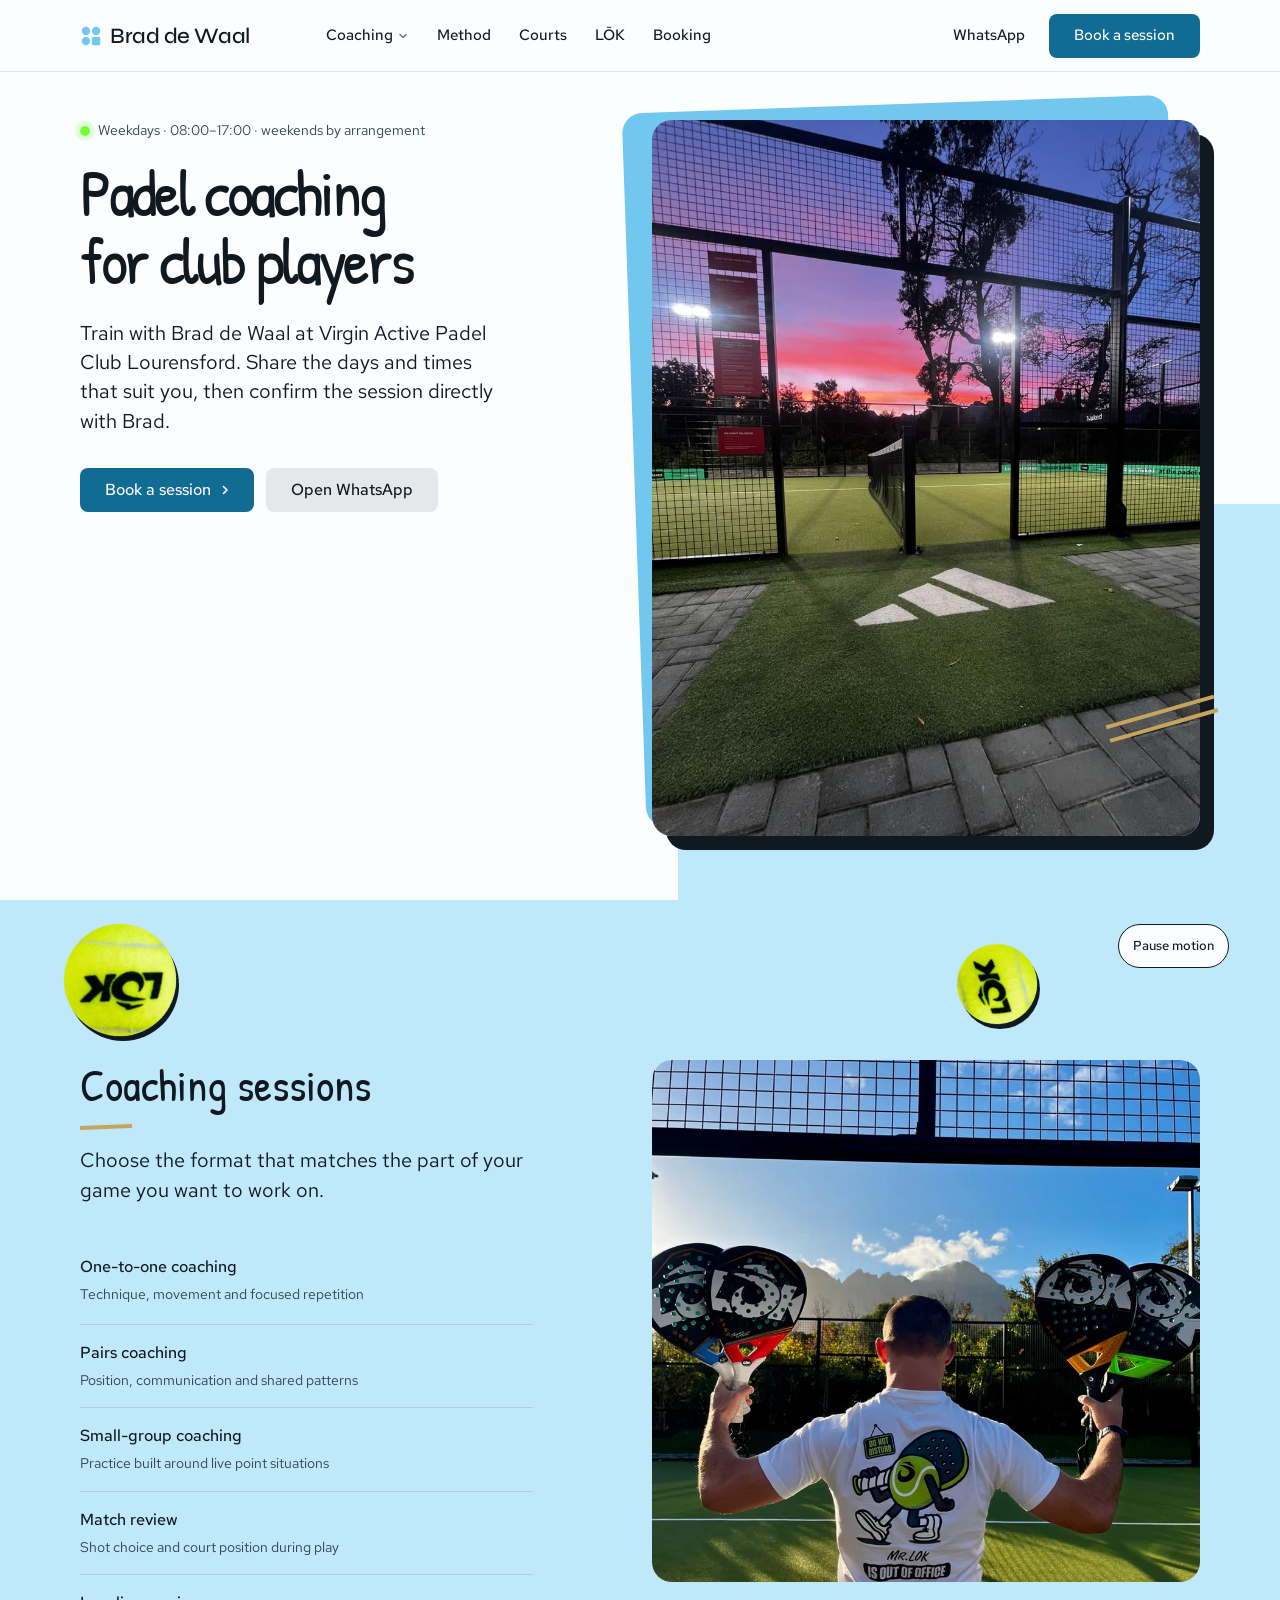
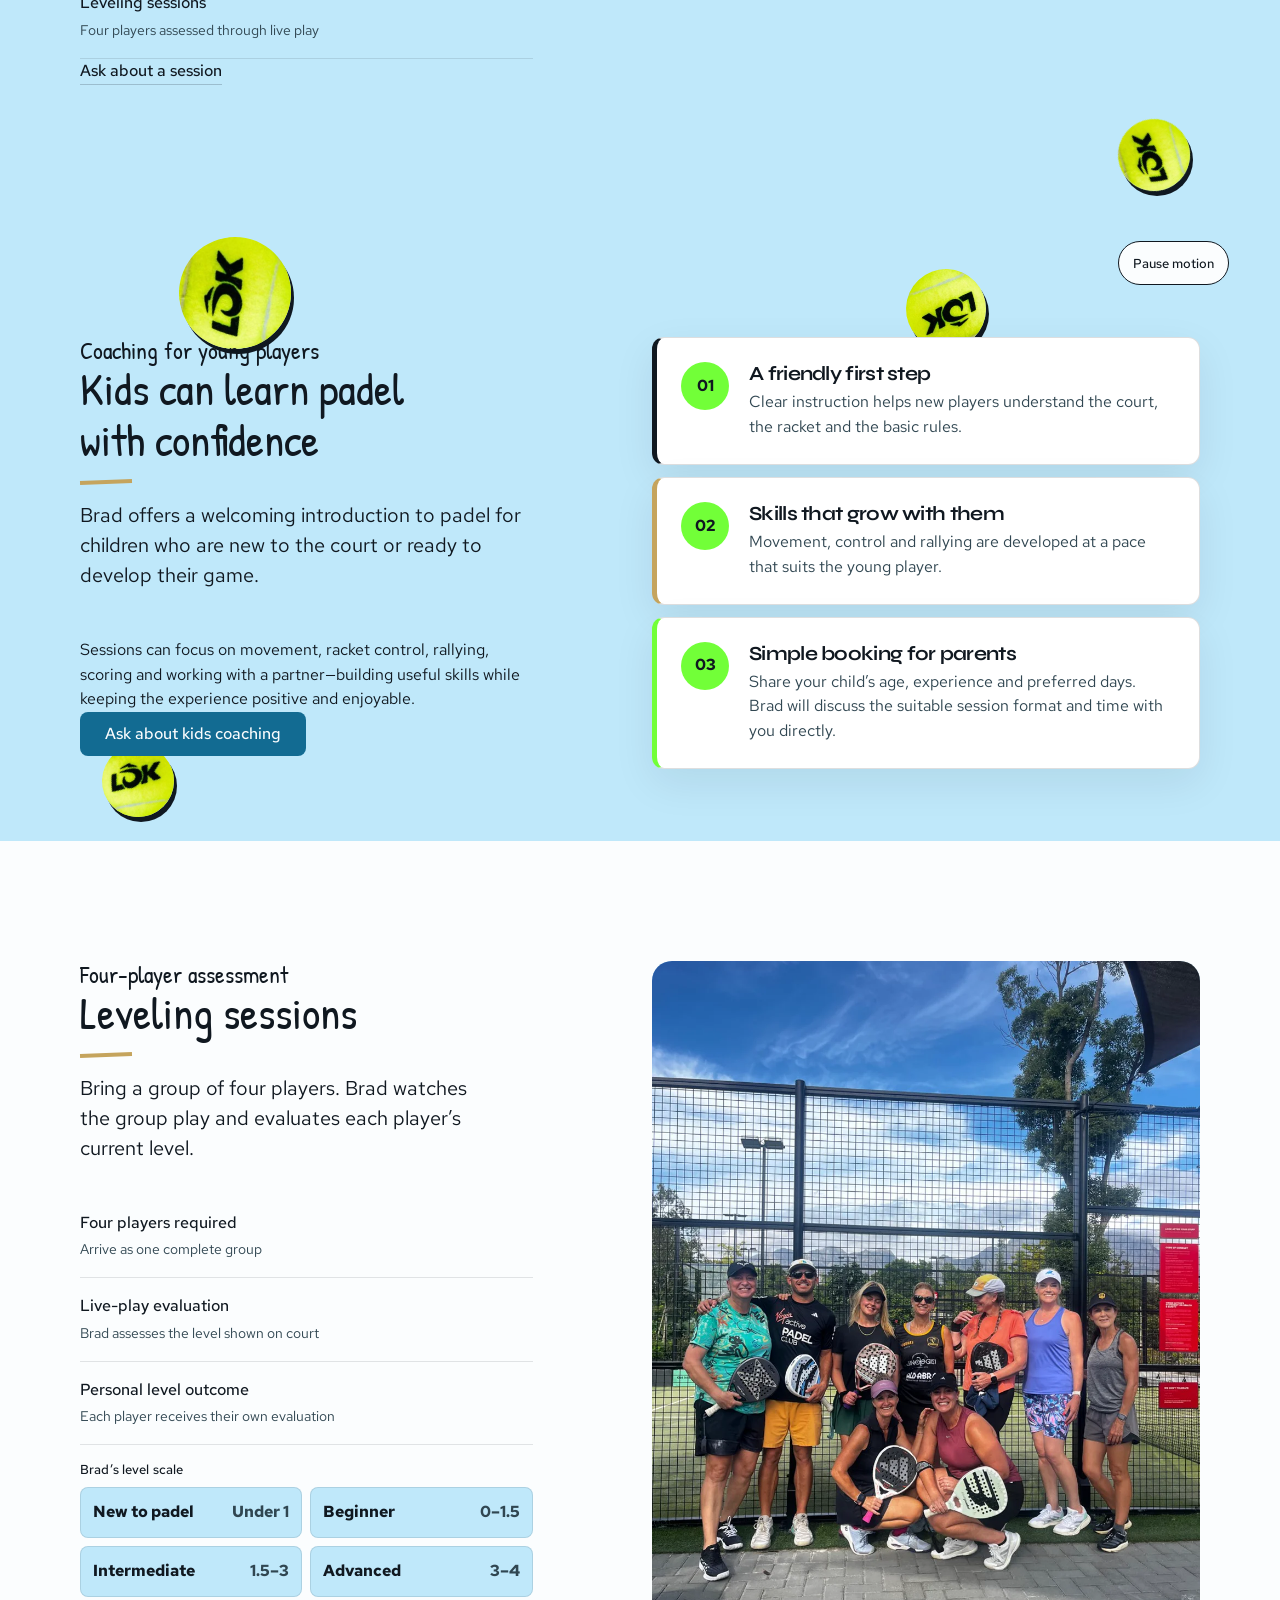
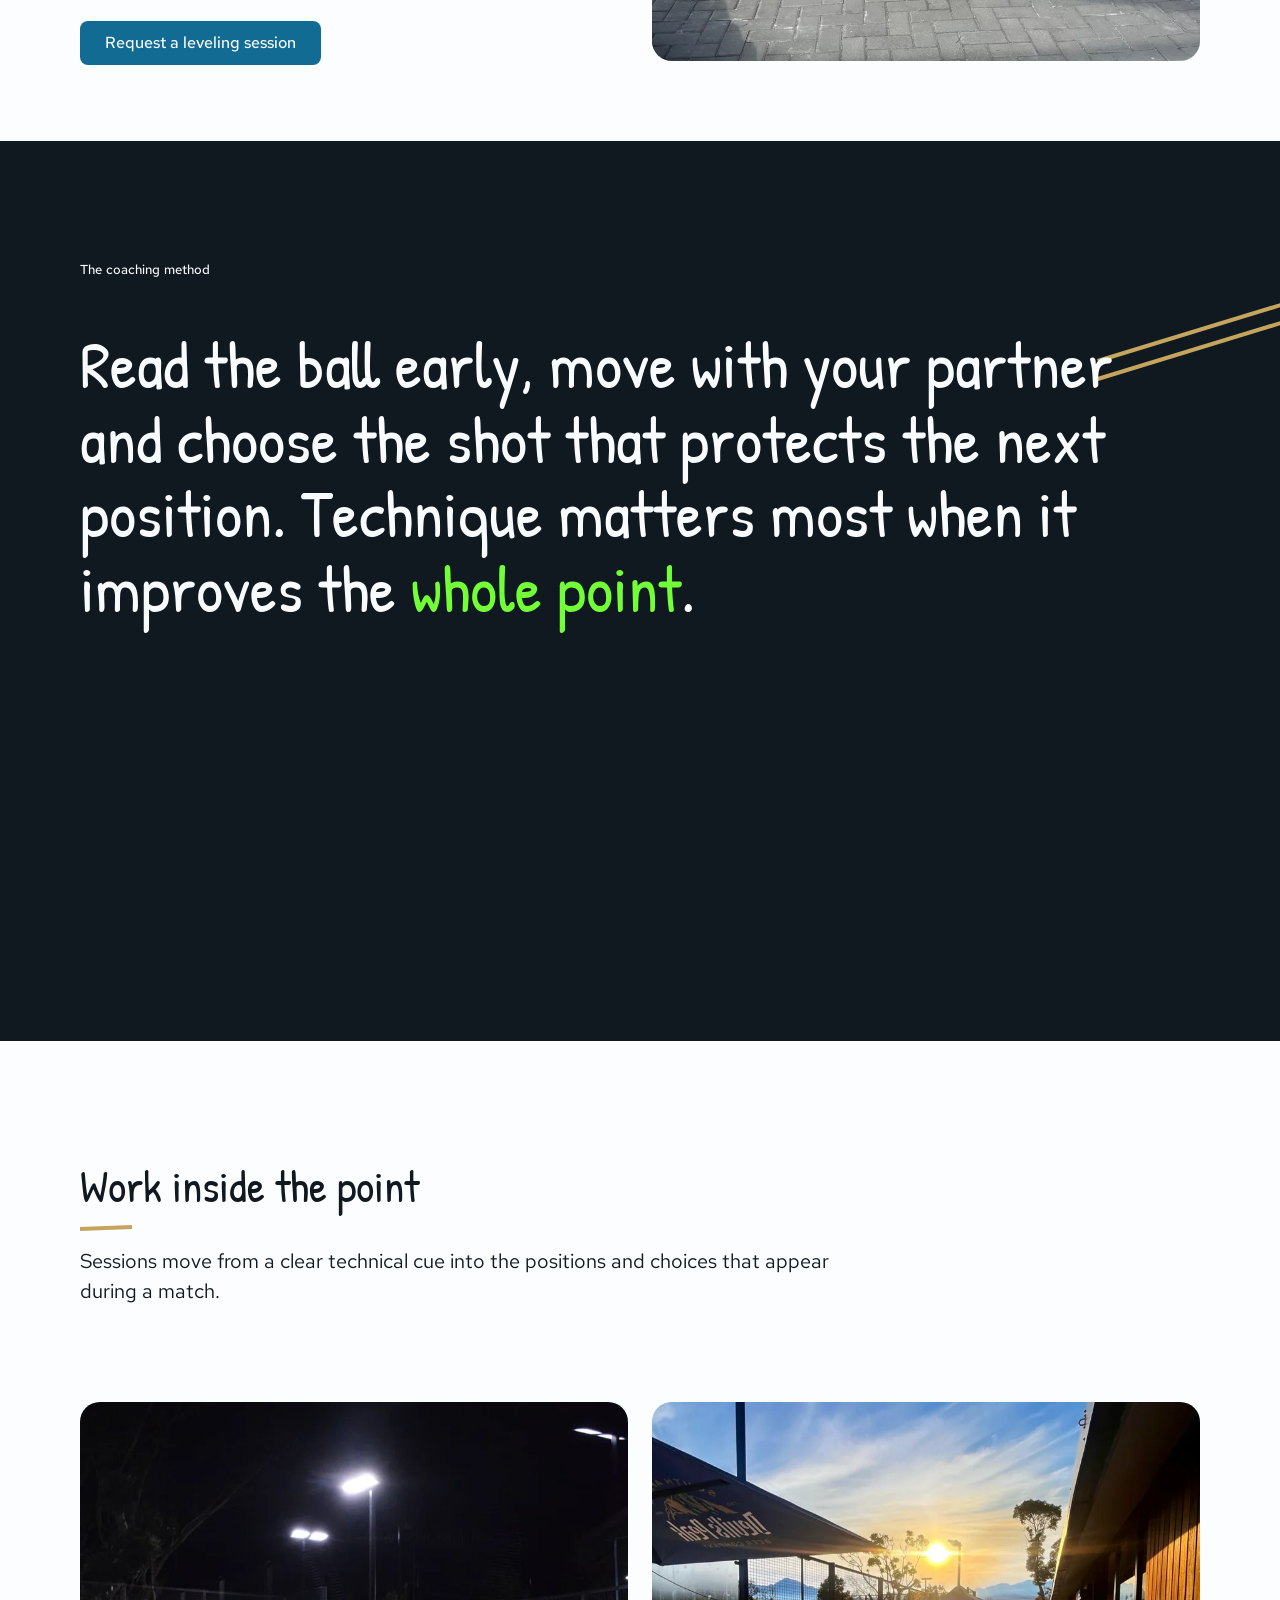
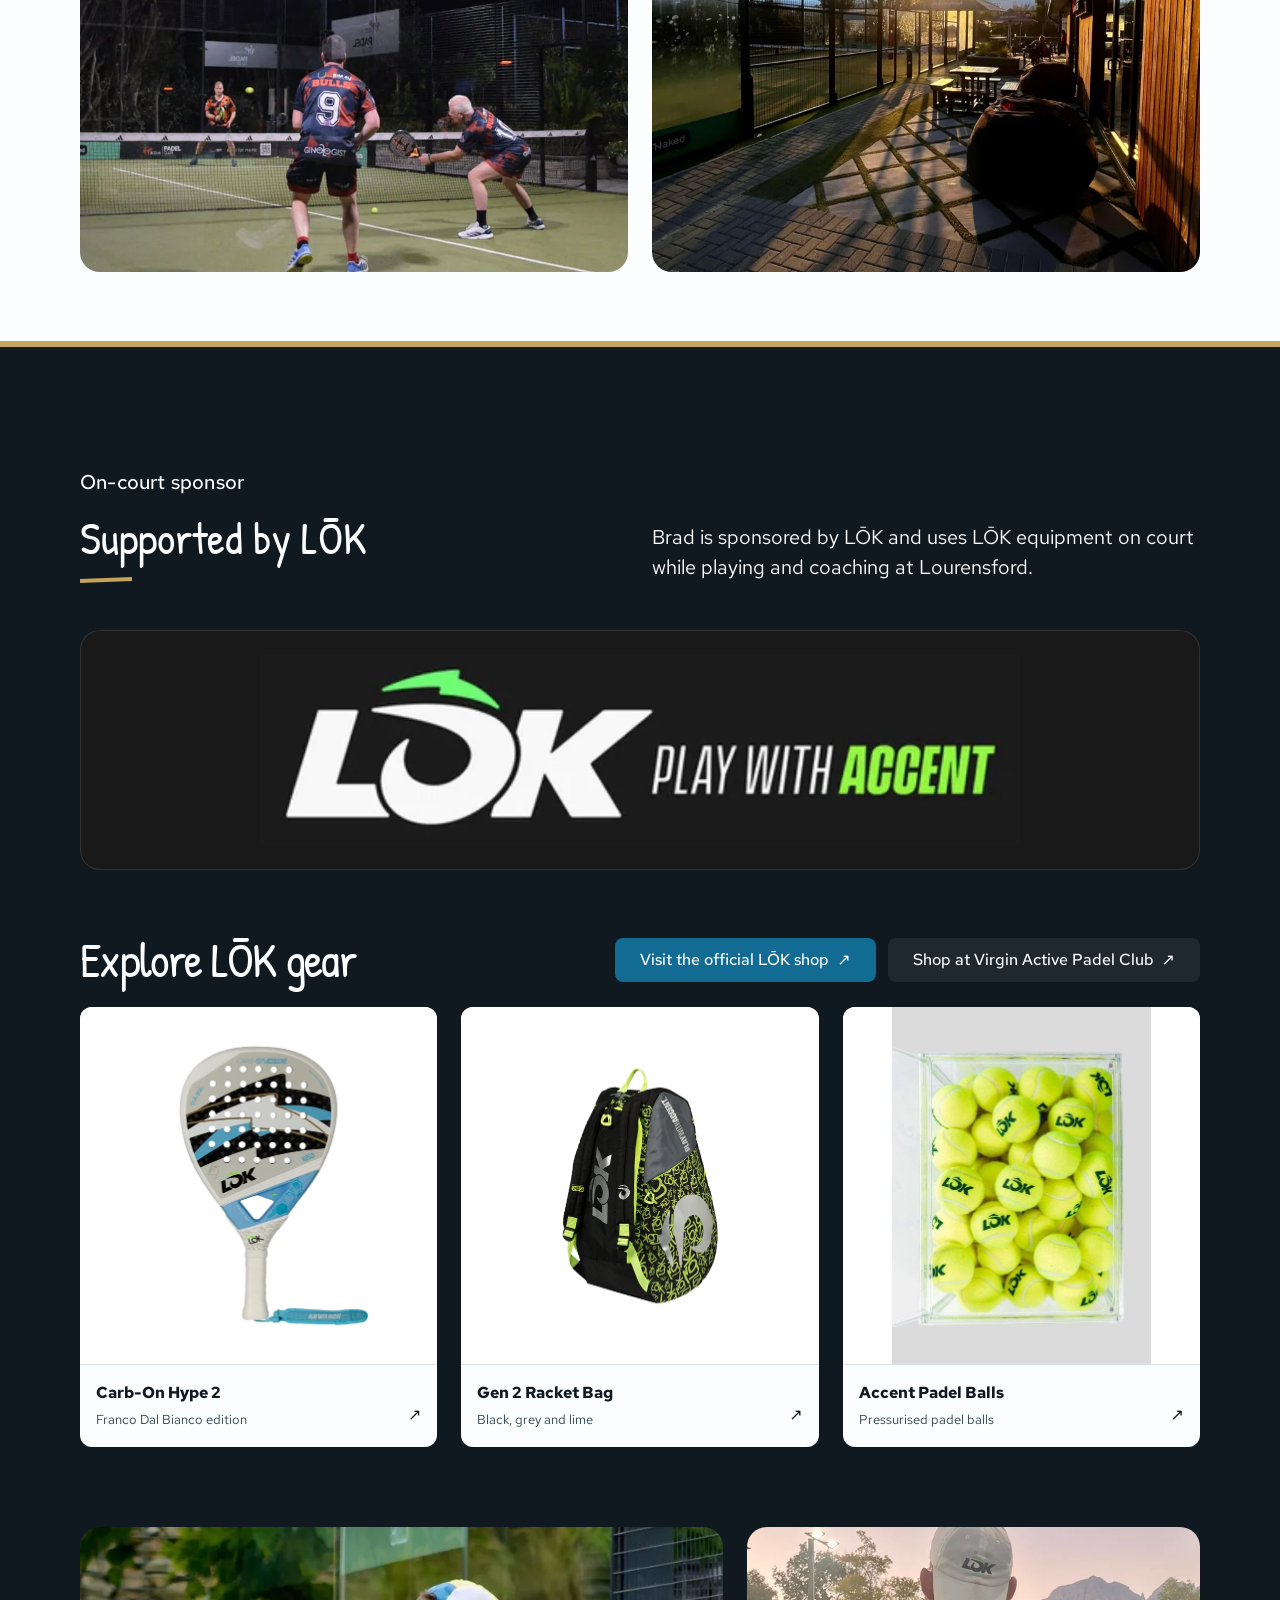
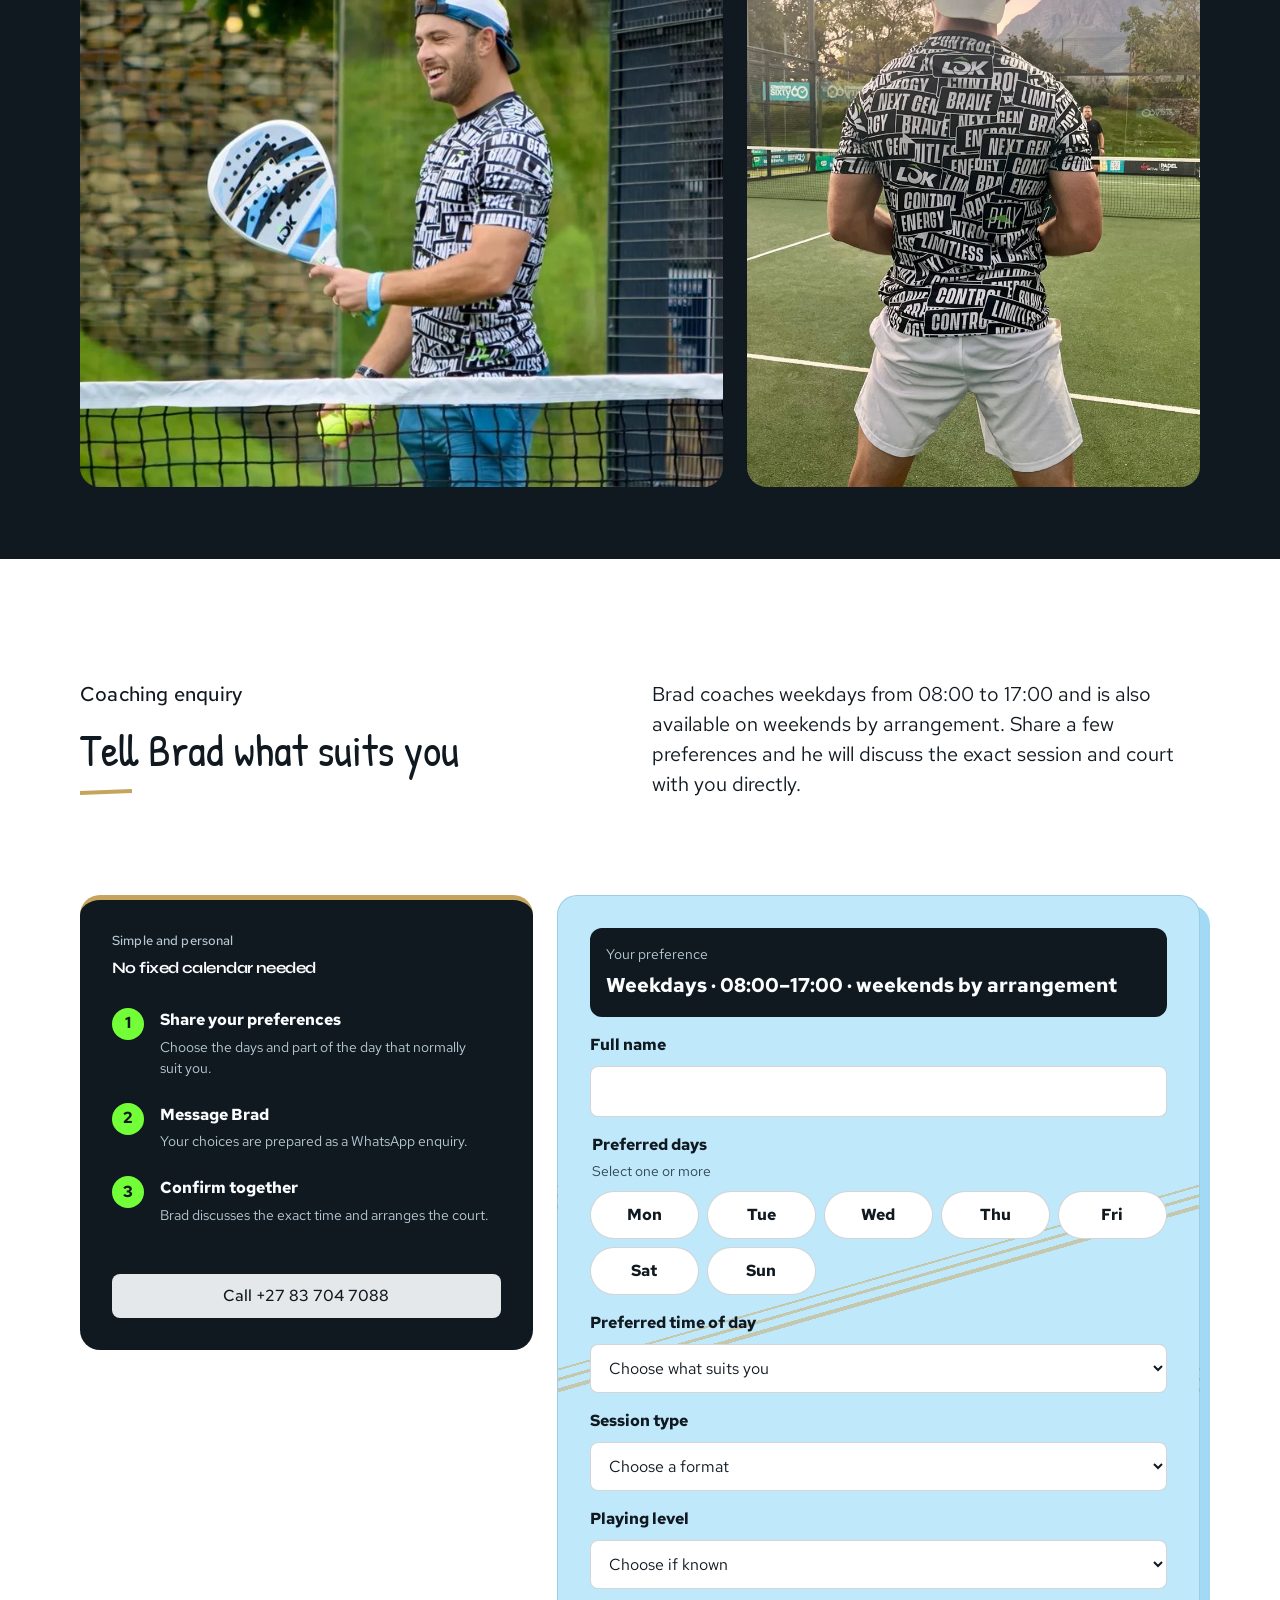
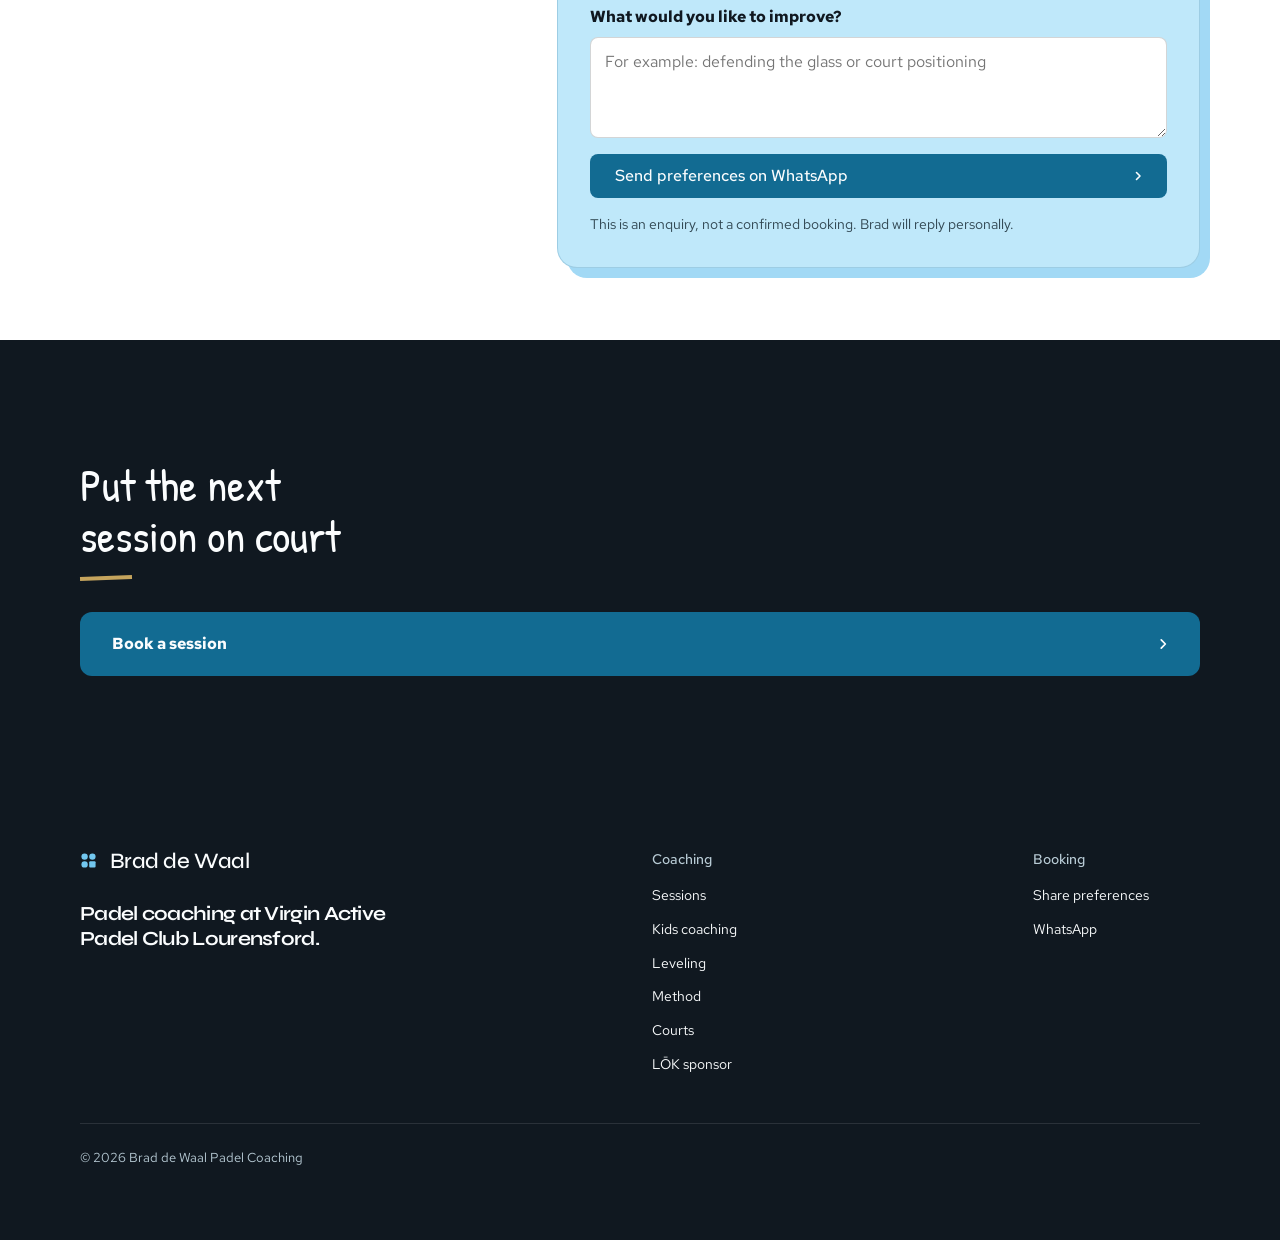
==== commit 5b7cfb78: "Use new sunset court photo on Brad homepage" ====
--- a/brad-padel/index.html
+++ b/brad-padel/index.html
@@ -72,7 +72,7 @@
           <div class="btn-row"><a class="btn btn--primary" href="#book">Book a session<svg class="m-arrow" viewBox="0 0 12 12" aria-hidden="true"><path class="m-arrow__stem" d="M1 6h8"/><path class="m-arrow__head" d="M4.5 2.5 8 6l-3.5 3.5"/></svg></a><a class="btn btn--secondary" data-whatsapp href="https://wa.me/?text=Hi%20Brad%2C%20I%27m%20interested%20in%20padel%20coaching.">Open WhatsApp</a></div>
         </div>
         <div class="hero__media span-6 start-7">
-          <img src="assets/club/sunset-court-900.webp" srcset="assets/club/sunset-court-500.webp 500w, assets/club/sunset-court-900.webp 900w" sizes="(max-width: 1023px) 100vw, 50vw" width="900" height="1350" alt="Padel player on court beneath a red sunset" fetchpriority="high" decoding="async" data-source="client" data-subject="club court">
+          <img src="assets/club/court-gate-sunset-900.webp" srcset="assets/club/court-gate-sunset-500.webp 500w, assets/club/court-gate-sunset-900.webp 900w" sizes="(max-width: 1023px) 100vw, 50vw" width="900" height="1200" alt="Floodlit padel court seen through an open gate at sunset" fetchpriority="high" decoding="async" data-source="client" data-subject="club court">
         </div>
       </div></div>
     </section>
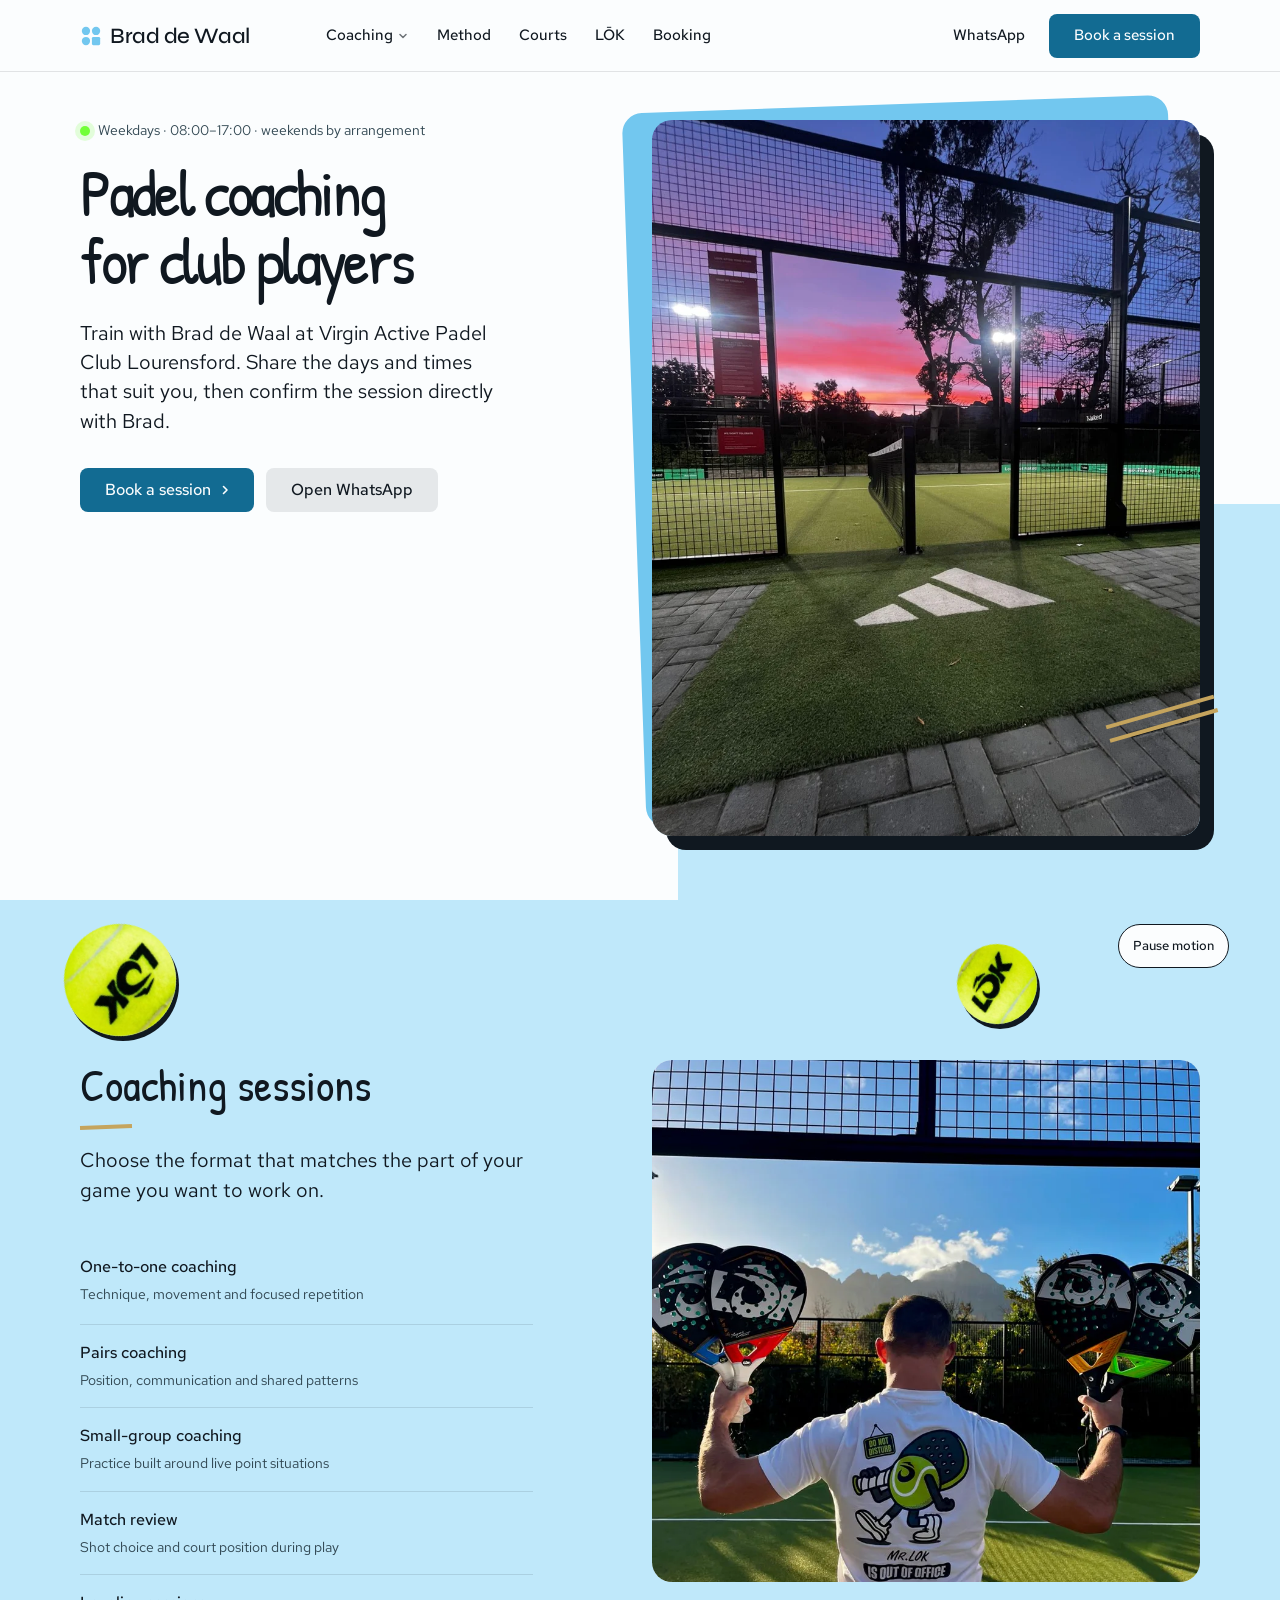
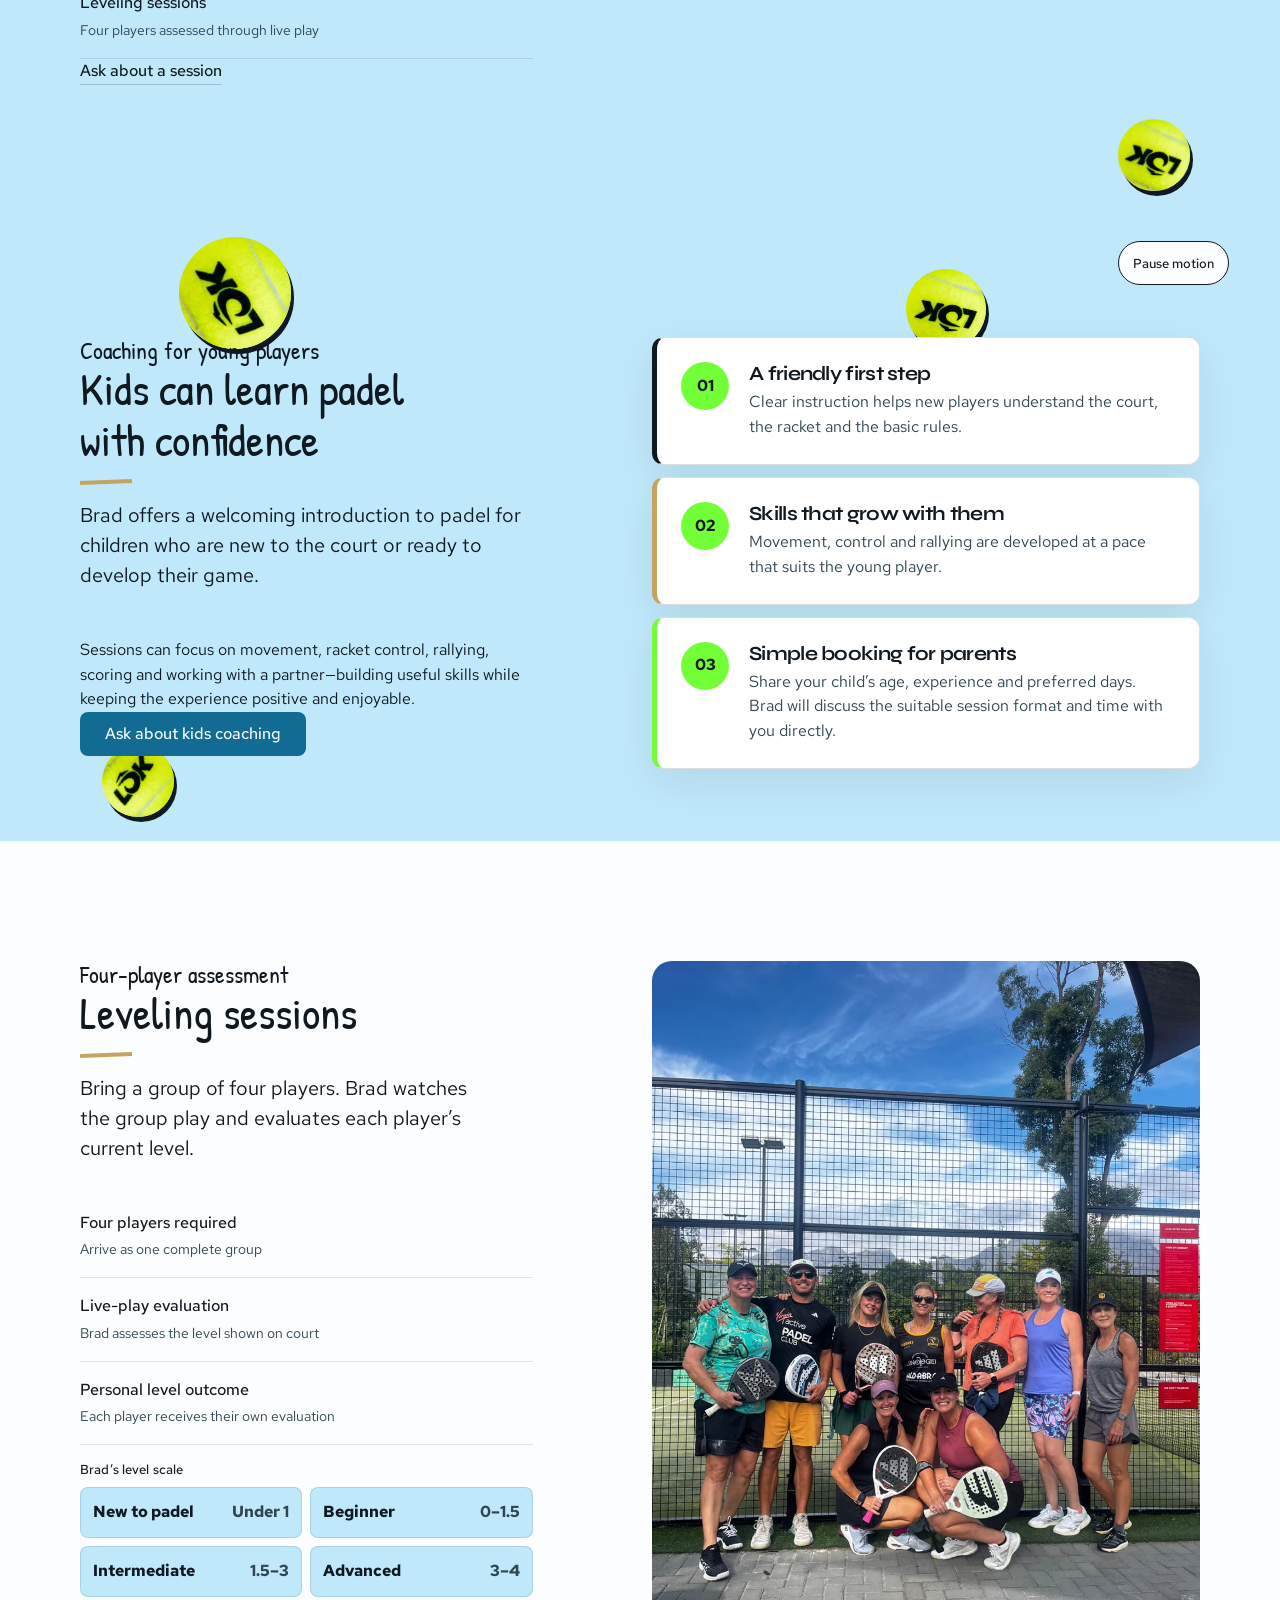
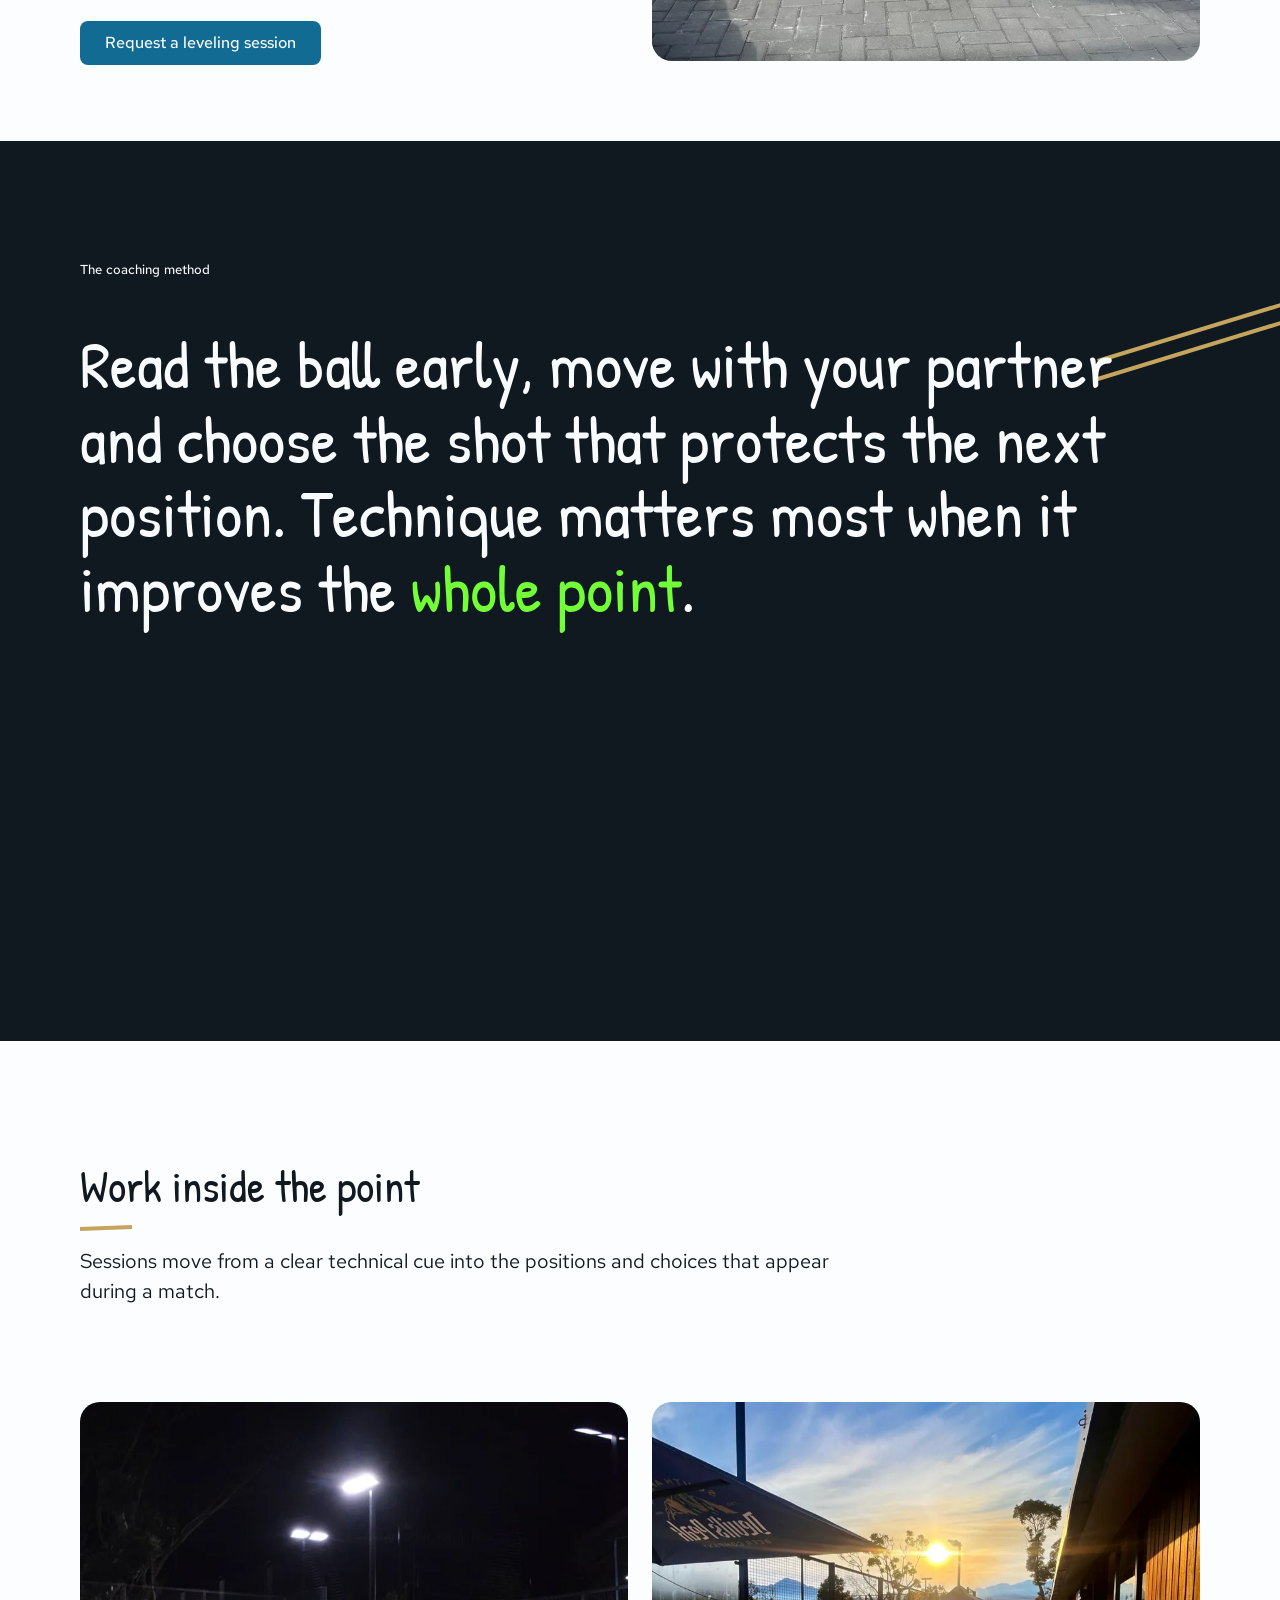
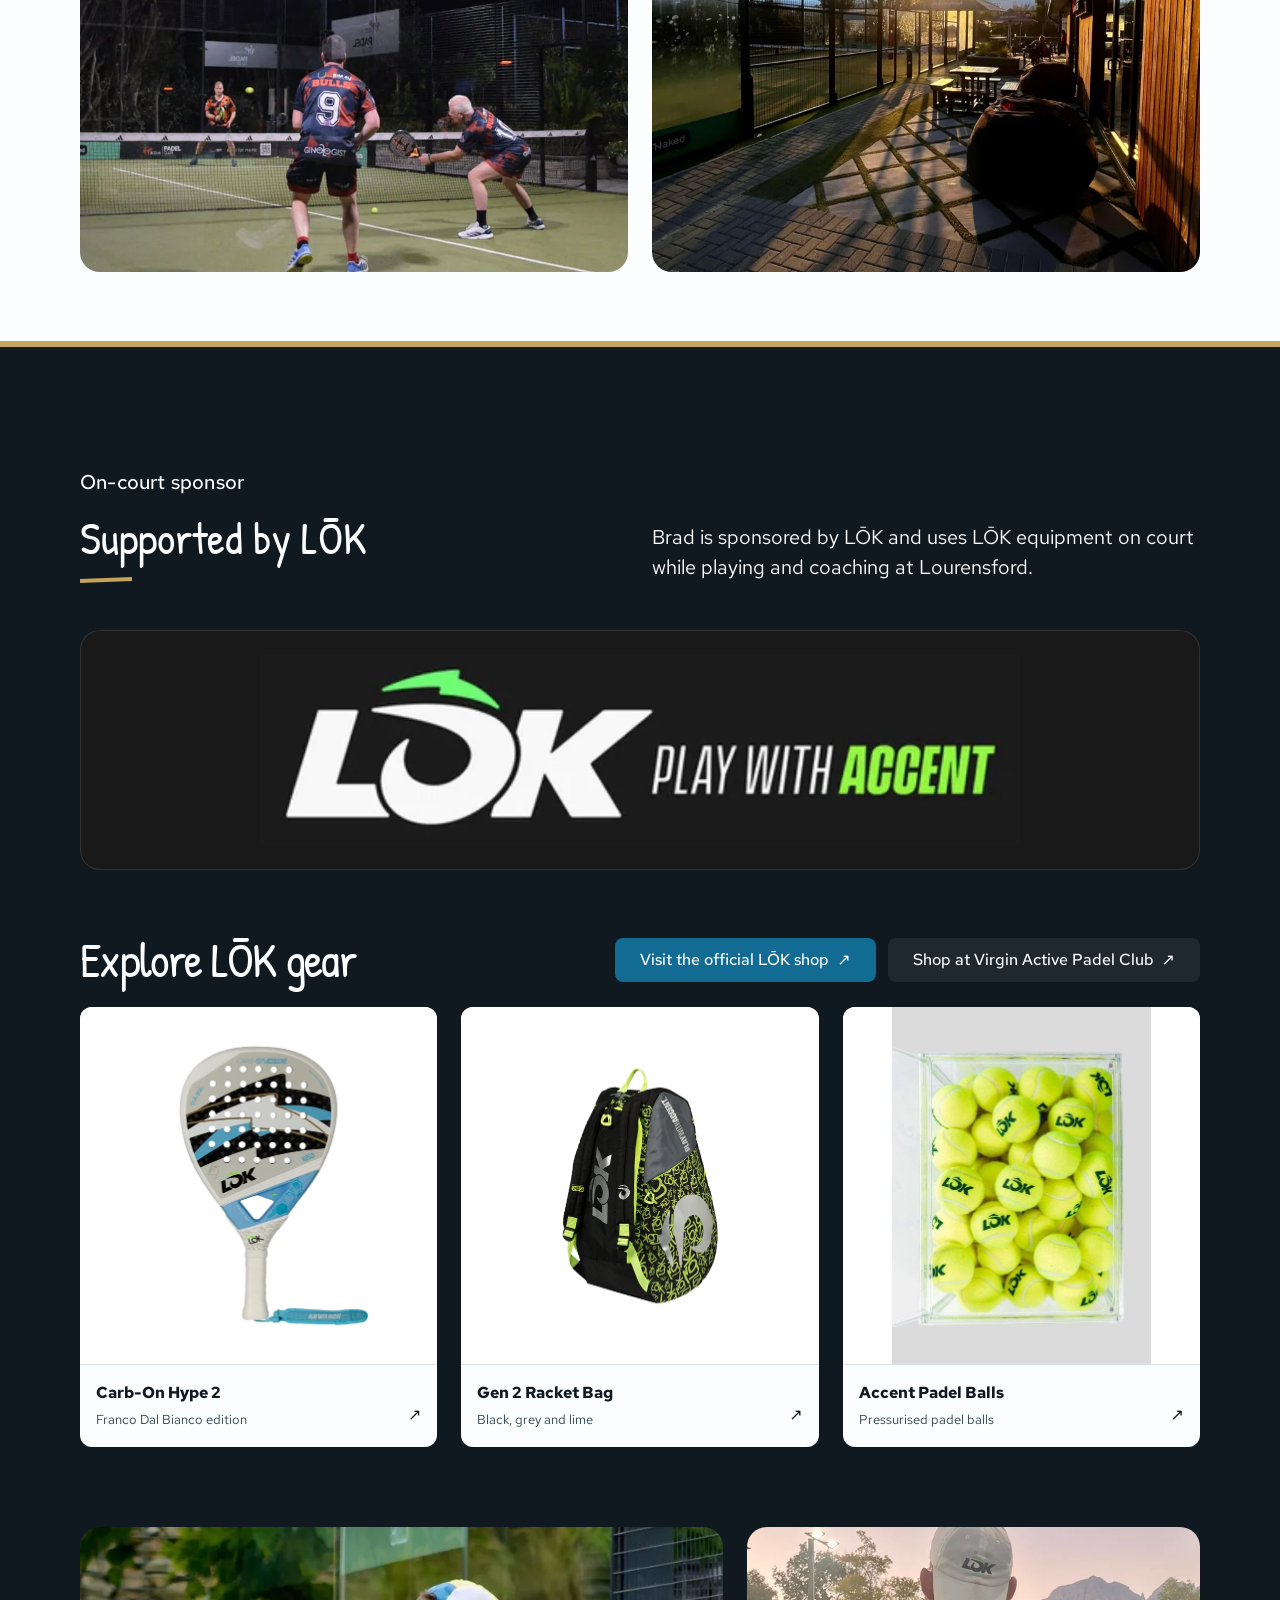
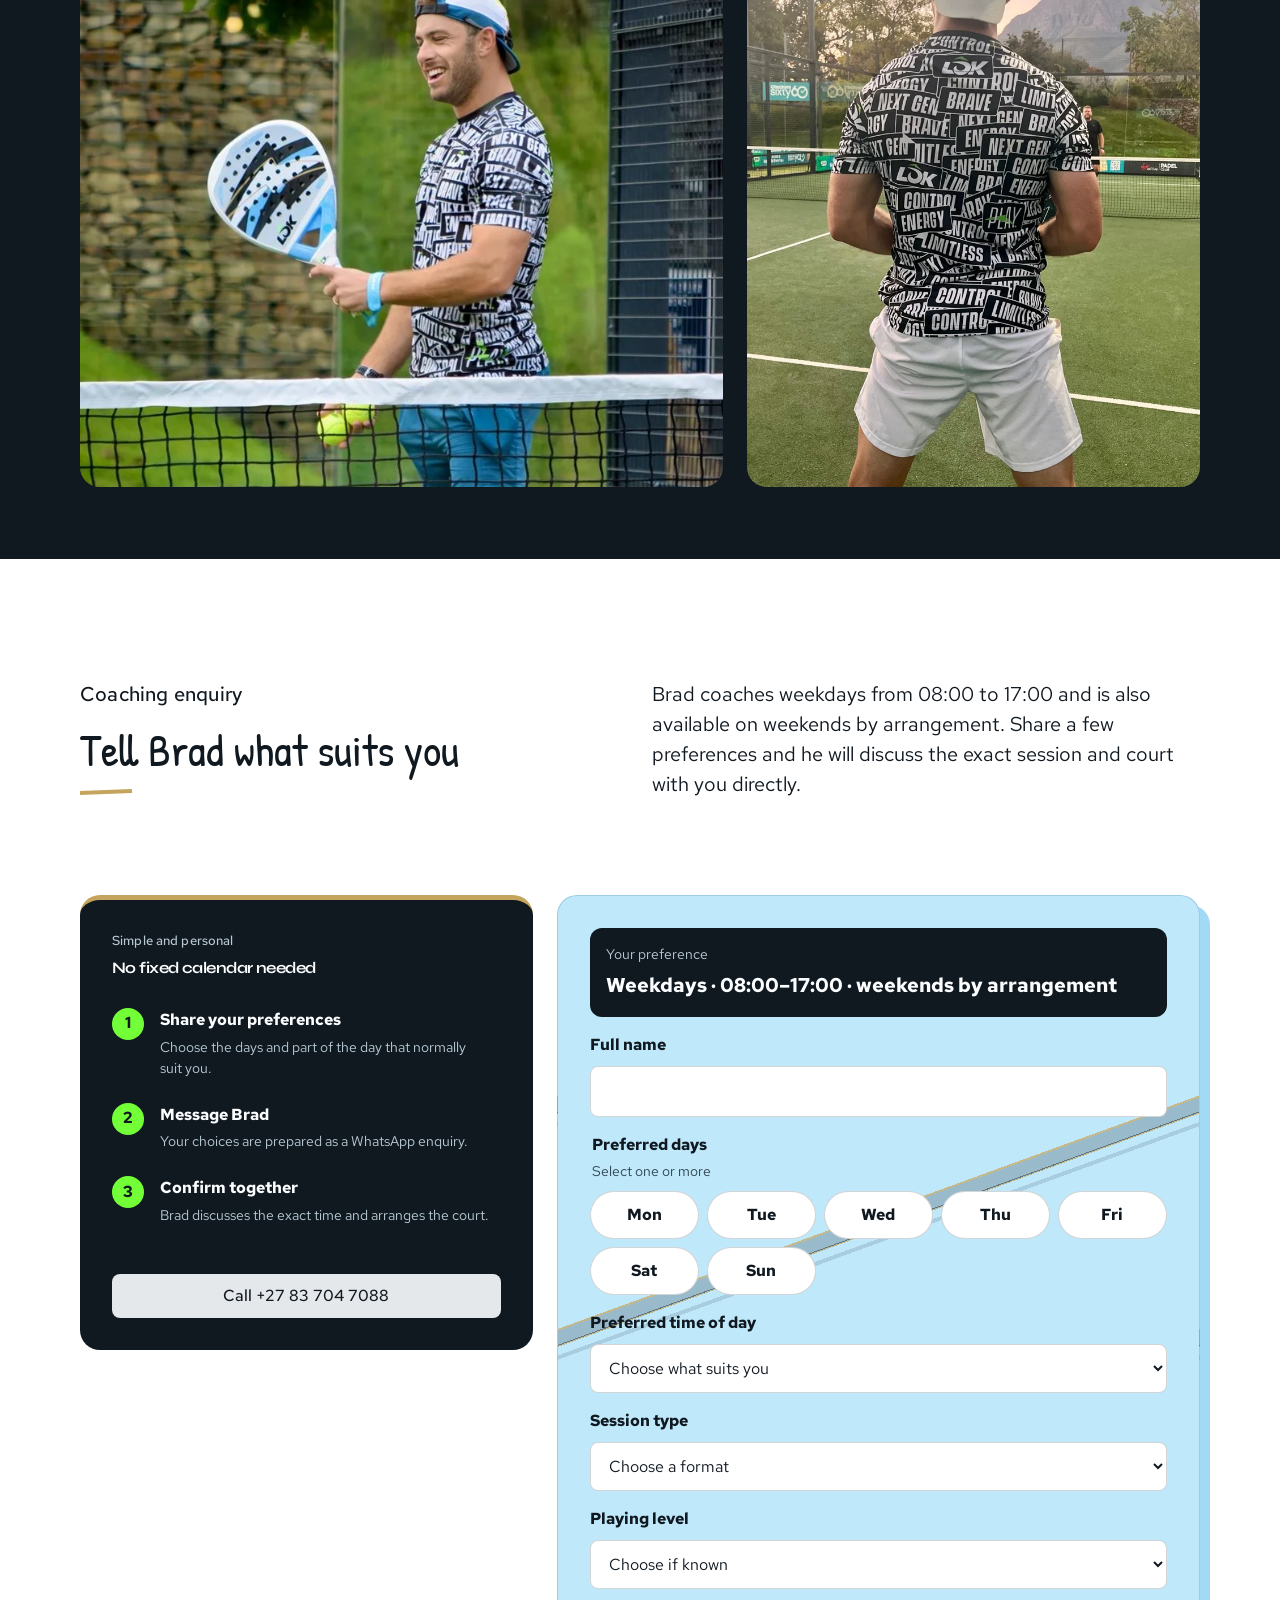
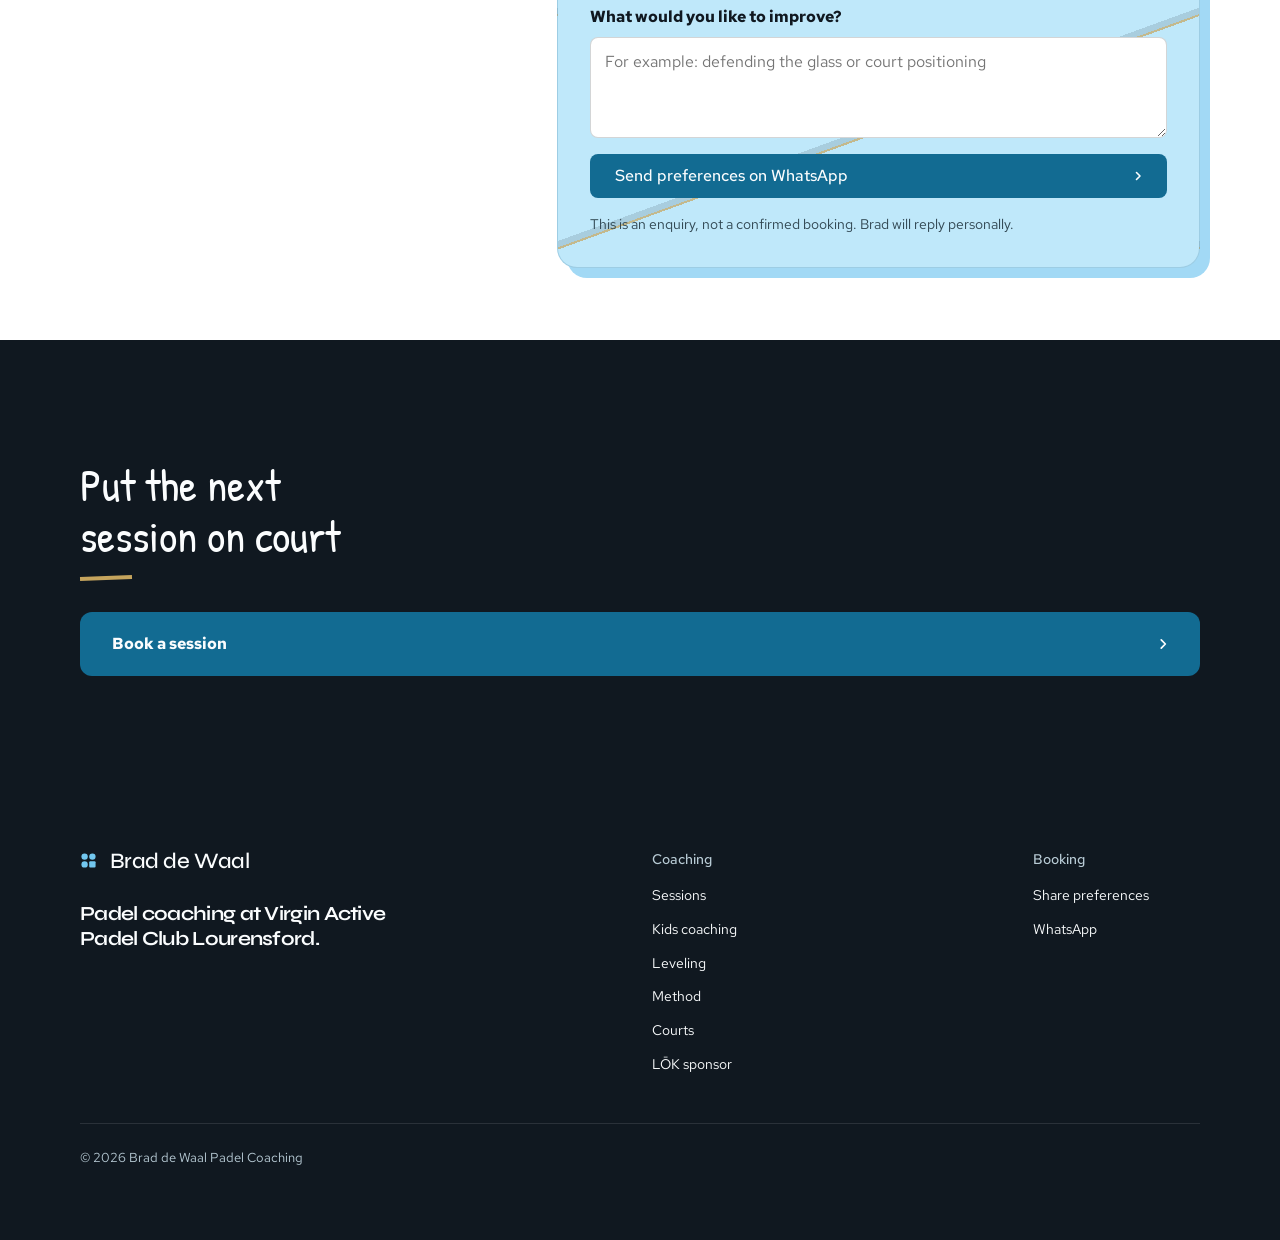
==== commit b498c375: "Refine booking form with black and gold diagonal accents" ====
--- a/brad-padel/index.html
+++ b/brad-padel/index.html
@@ -25,7 +25,7 @@
   <link rel="stylesheet" href="assets/motion/motion.css">
   <link rel="stylesheet" href="assets/layout/layout.css">
   <link rel="stylesheet" href="assets/icons/icon.css">
-  <link rel="stylesheet" href="styles.css?v=booking-gold">
+  <link rel="stylesheet" href="styles.css?v=booking-black-gold">
   <script src="boot.js"></script>
   <link rel="modulepreload" href="assets/moments/moments.js">
   <link rel="modulepreload" href="assets/moments/lib.js">
--- a/brad-padel/styles.css
+++ b/brad-padel/styles.css
@@ -120,16 +120,23 @@
 .section-head h2::after,.sponsor-head h2::after,.request-section h2::after{content:"";display:block;width:52px;height:4px;margin-top:14px;background:var(--brand-gold);transform:rotate(-2deg)}
 .sponsor-section{border-top:6px solid var(--brand-gold)}
 .booking-form {
-  --booking-gold: color-mix(in oklab, var(--brand-gold) 48%, transparent);
+  --booking-charcoal: color-mix(in oklab, var(--brand-black) 22%, transparent);
+  --booking-ink-line: color-mix(in oklab, var(--brand-black) 55%, transparent);
+  --booking-gold: color-mix(in oklab, var(--brand-gold) 70%, transparent);
+  --booking-echo: color-mix(in oklab, var(--brand-black) 13%, transparent);
   background-image: linear-gradient(
-    164deg,
-    transparent calc(42% - 12px),
-    var(--booking-gold) calc(42% - 12px) calc(42% - 10px),
-    transparent calc(42% - 10px) calc(42% - 3px),
-    var(--booking-gold) calc(42% - 3px) 42%,
-    transparent 42% calc(42% + 7px),
-    var(--booking-gold) calc(42% + 7px) calc(42% + 11px),
-    transparent calc(42% + 11px)
+    160deg,
+    transparent calc(37% - 12px),
+    var(--booking-gold) calc(37% - 12px) calc(37% - 10px),
+    var(--booking-charcoal) calc(37% - 10px) calc(37% + 3px),
+    var(--booking-ink-line) calc(37% + 3px) calc(37% + 4px),
+    var(--booking-gold) calc(37% + 4px) calc(37% + 5px),
+    transparent calc(37% + 5px) calc(37% + 13px),
+    var(--booking-echo) calc(37% + 13px) calc(37% + 17px),
+    transparent calc(37% + 17px) calc(79% - 6px),
+    var(--booking-echo) calc(79% - 6px) 79%,
+    var(--booking-gold) 79% calc(79% + 2px),
+    transparent calc(79% + 2px)
   );
   box-shadow: 10px 10px 0 color-mix(in oklab, var(--p-accent) 68%, #fff);
 }
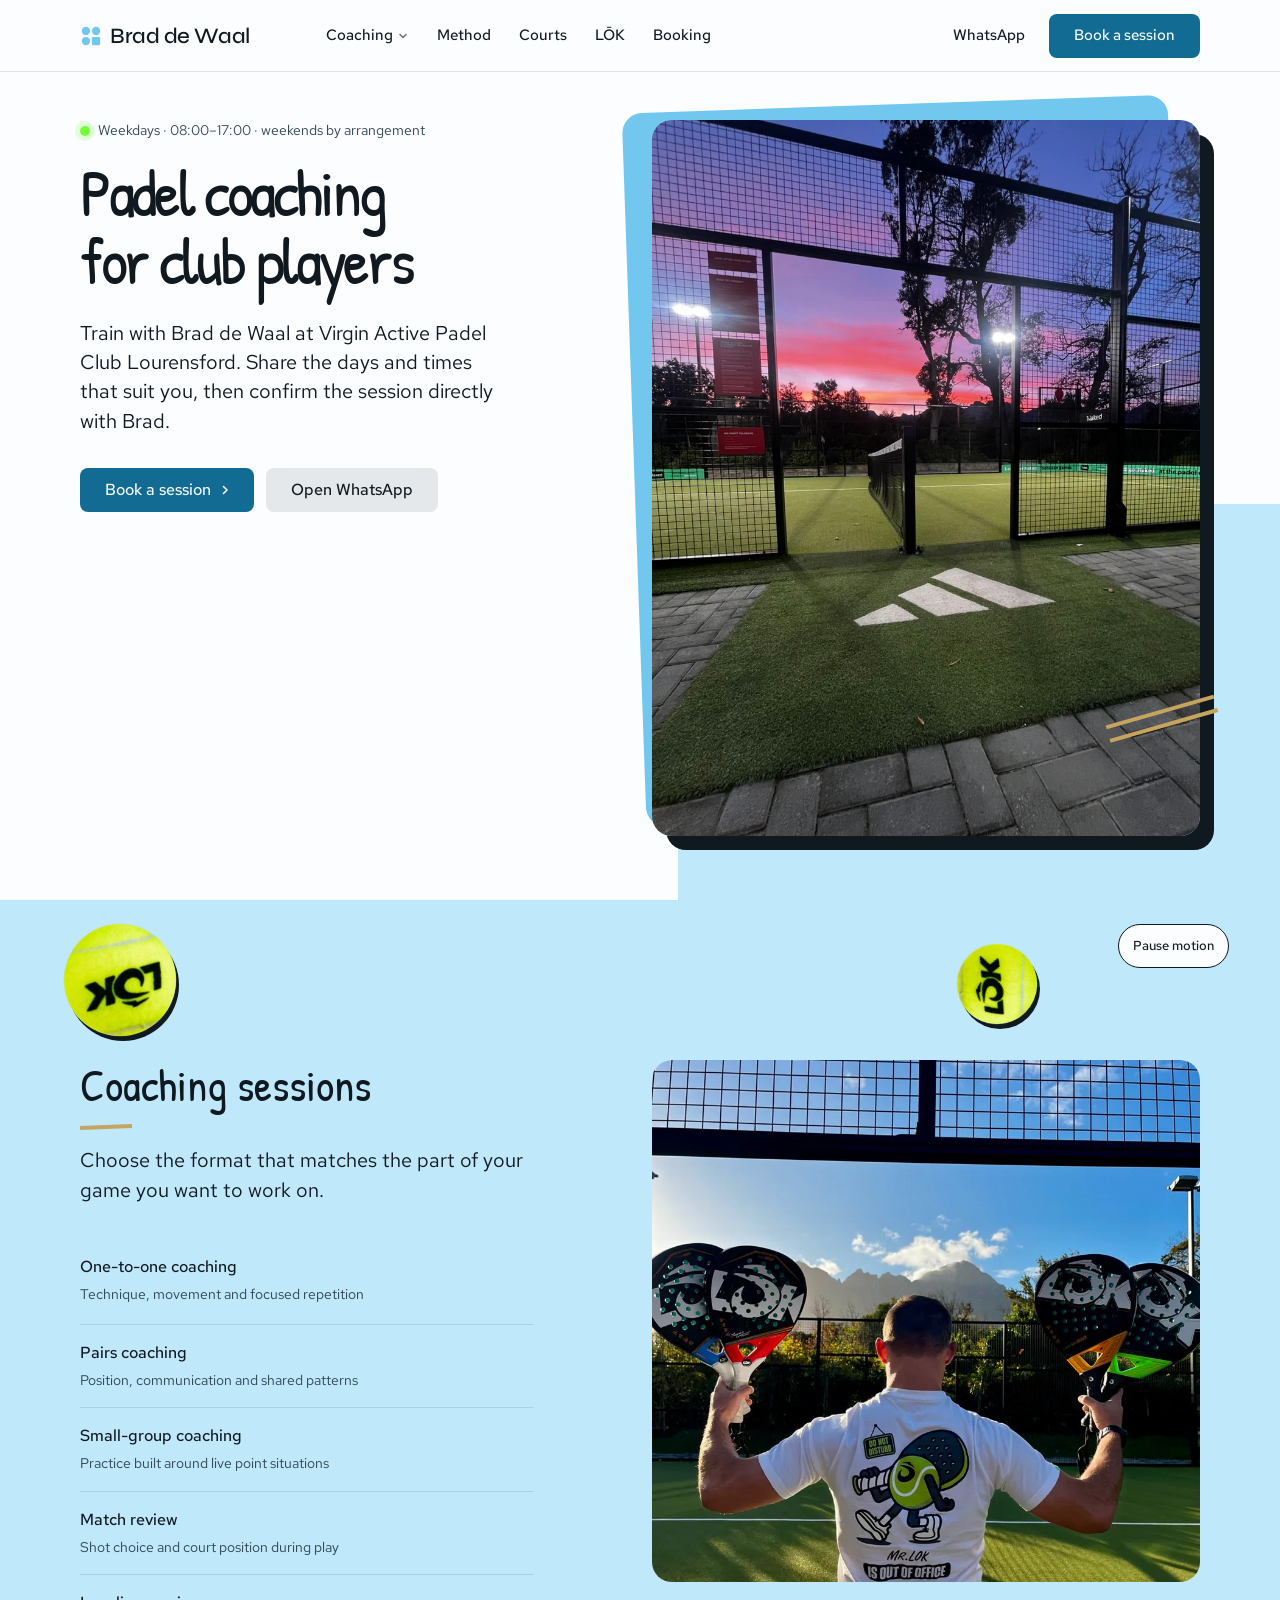
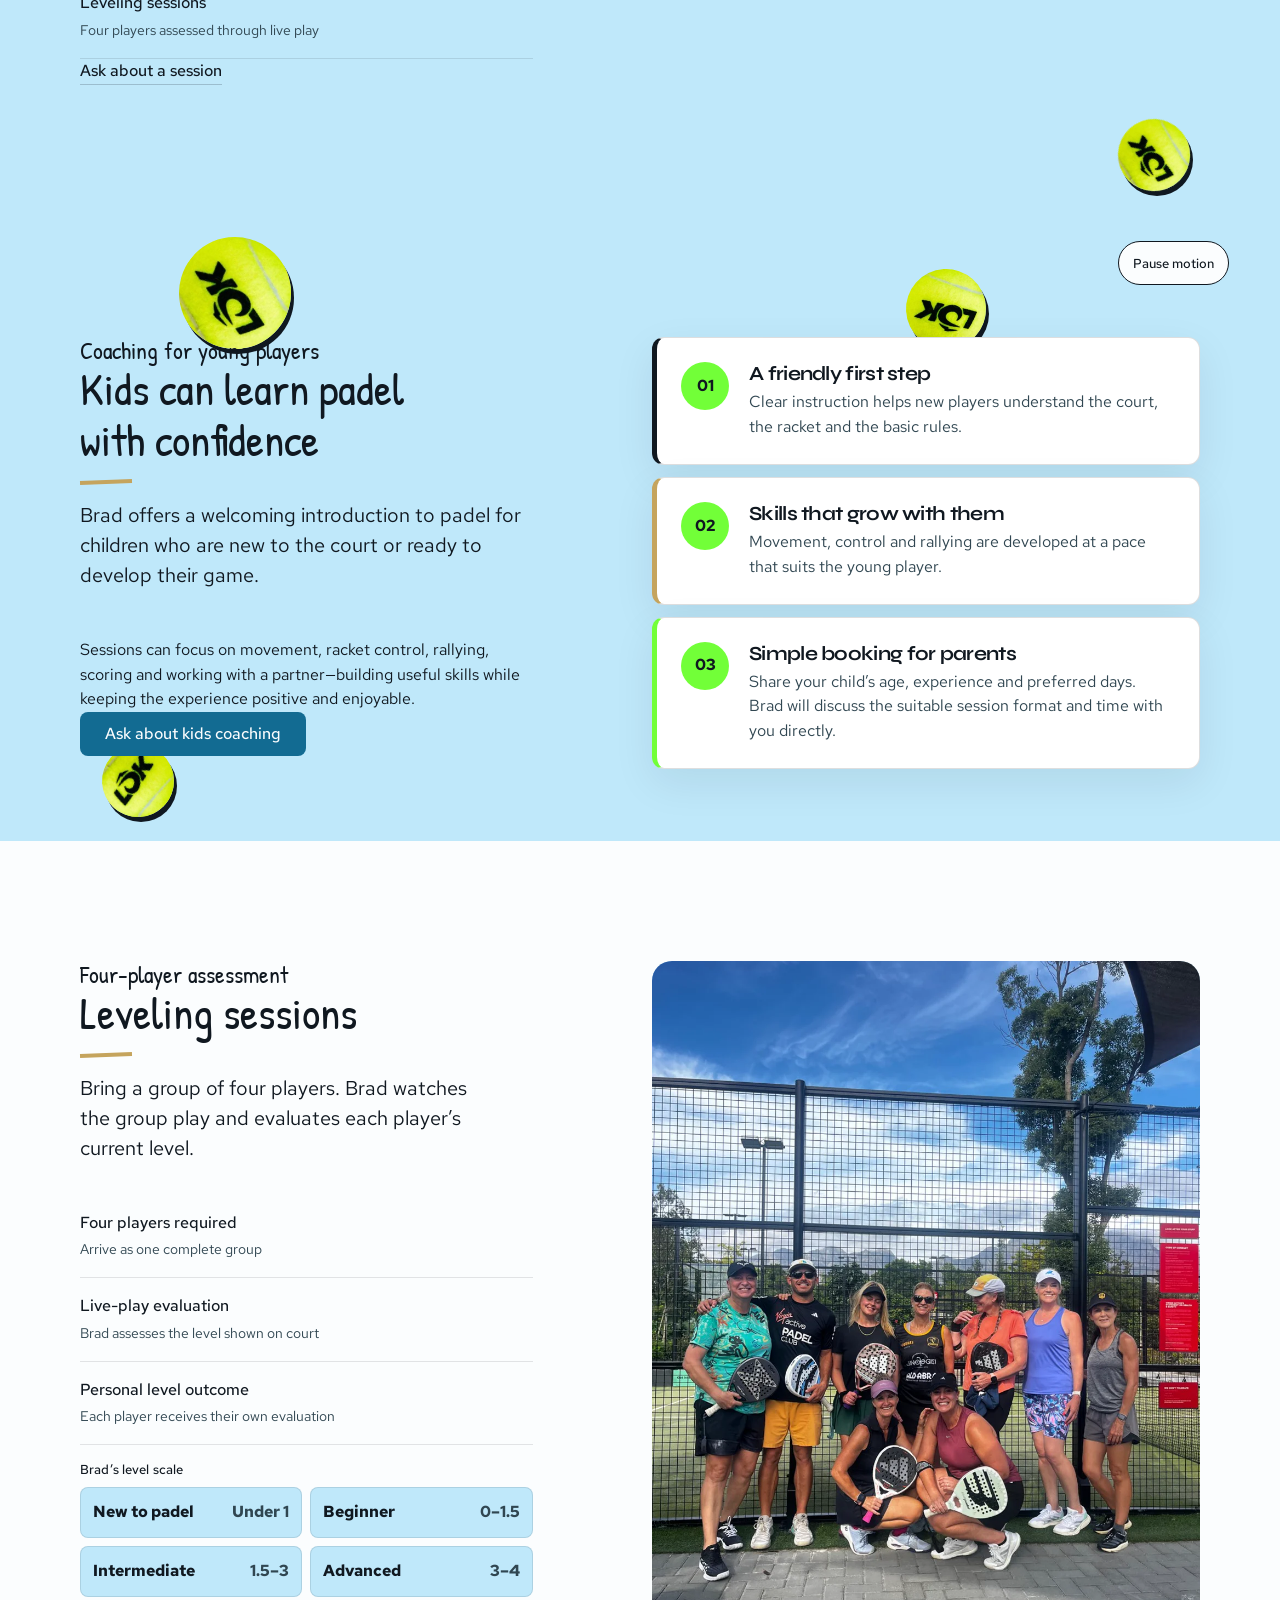
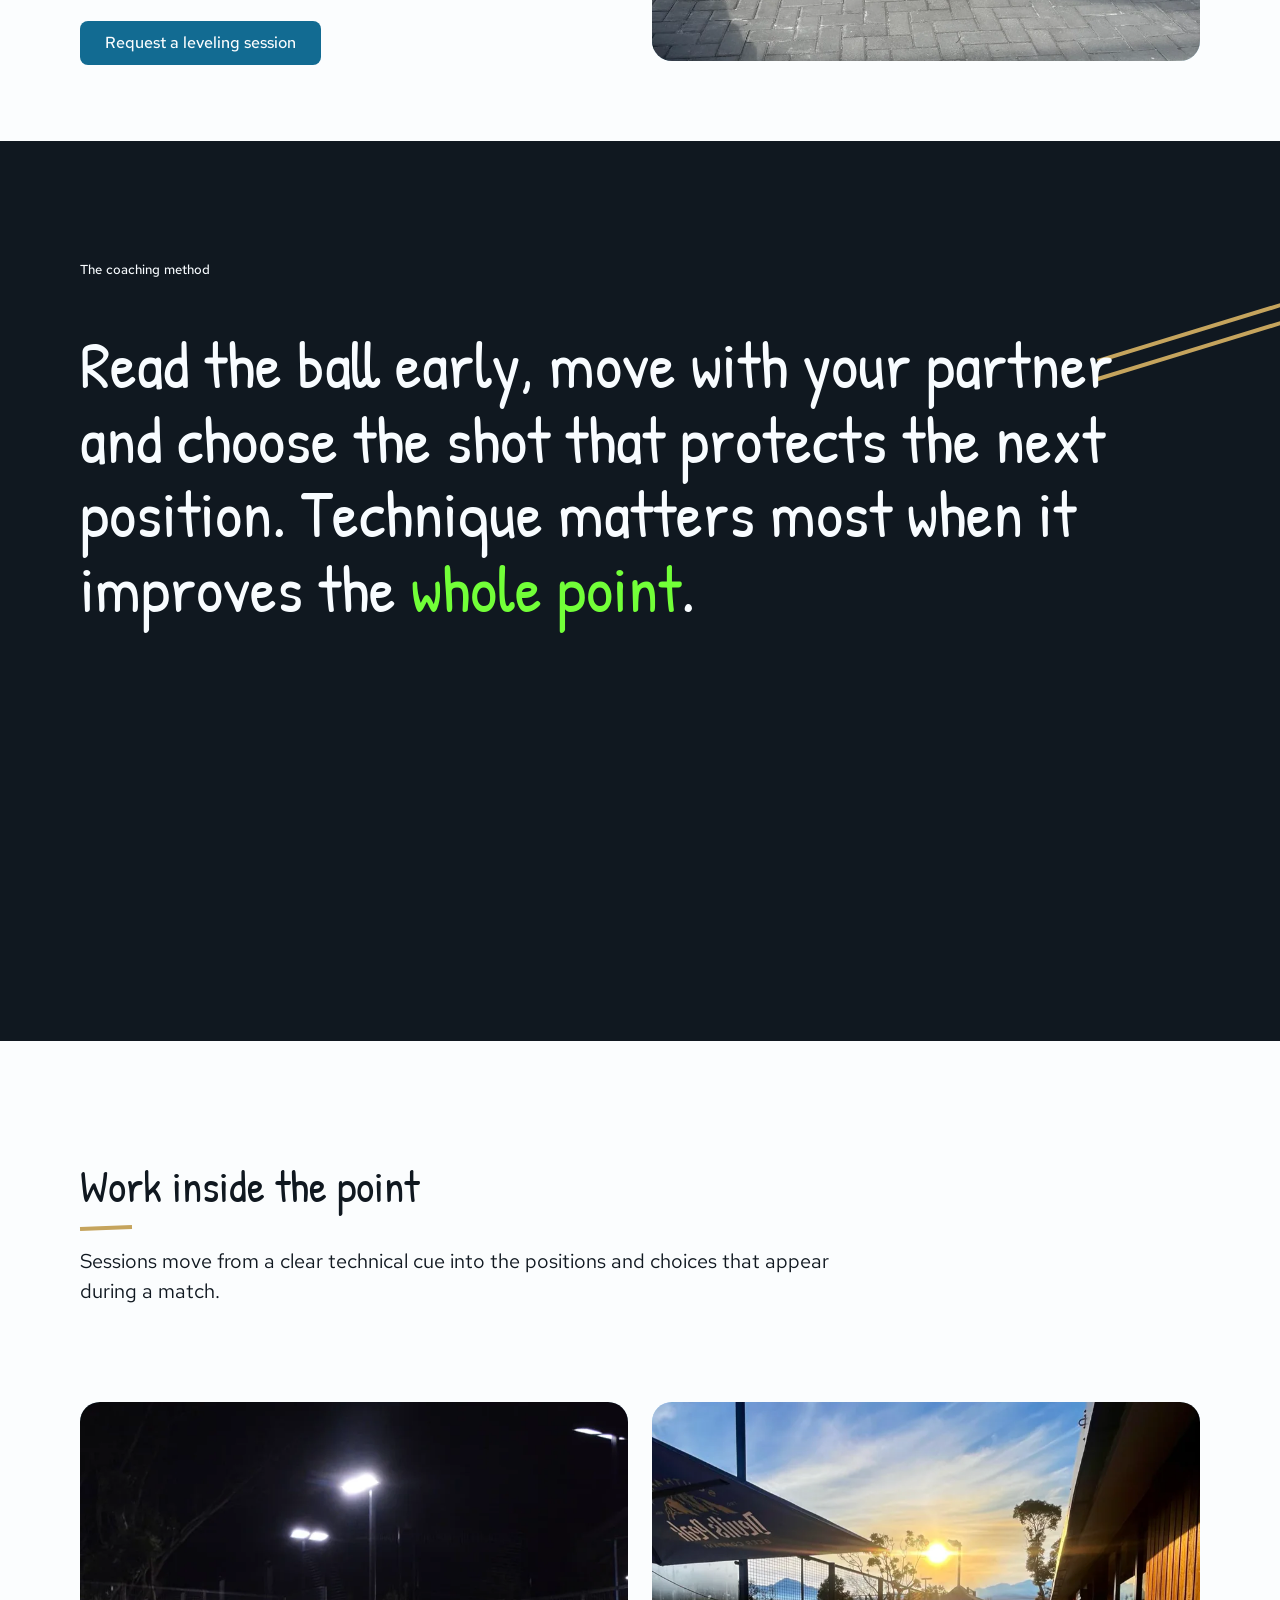
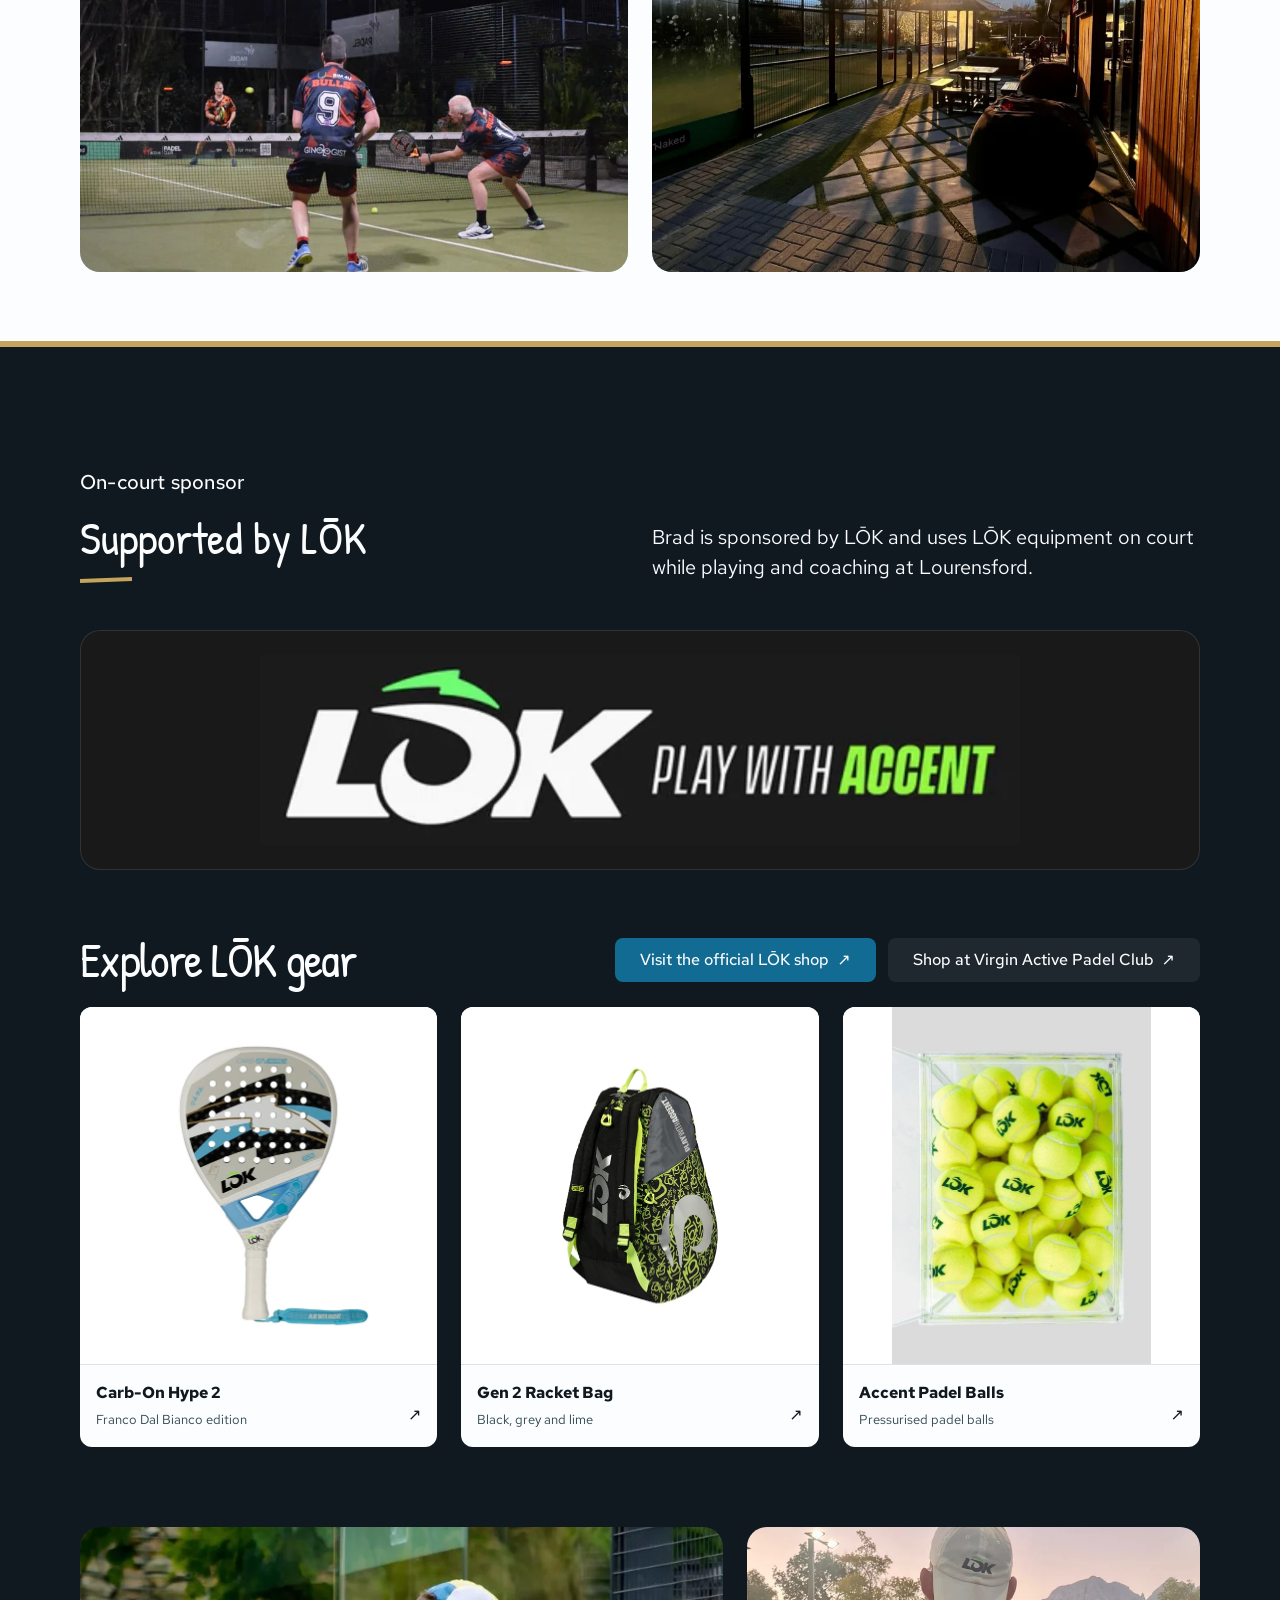
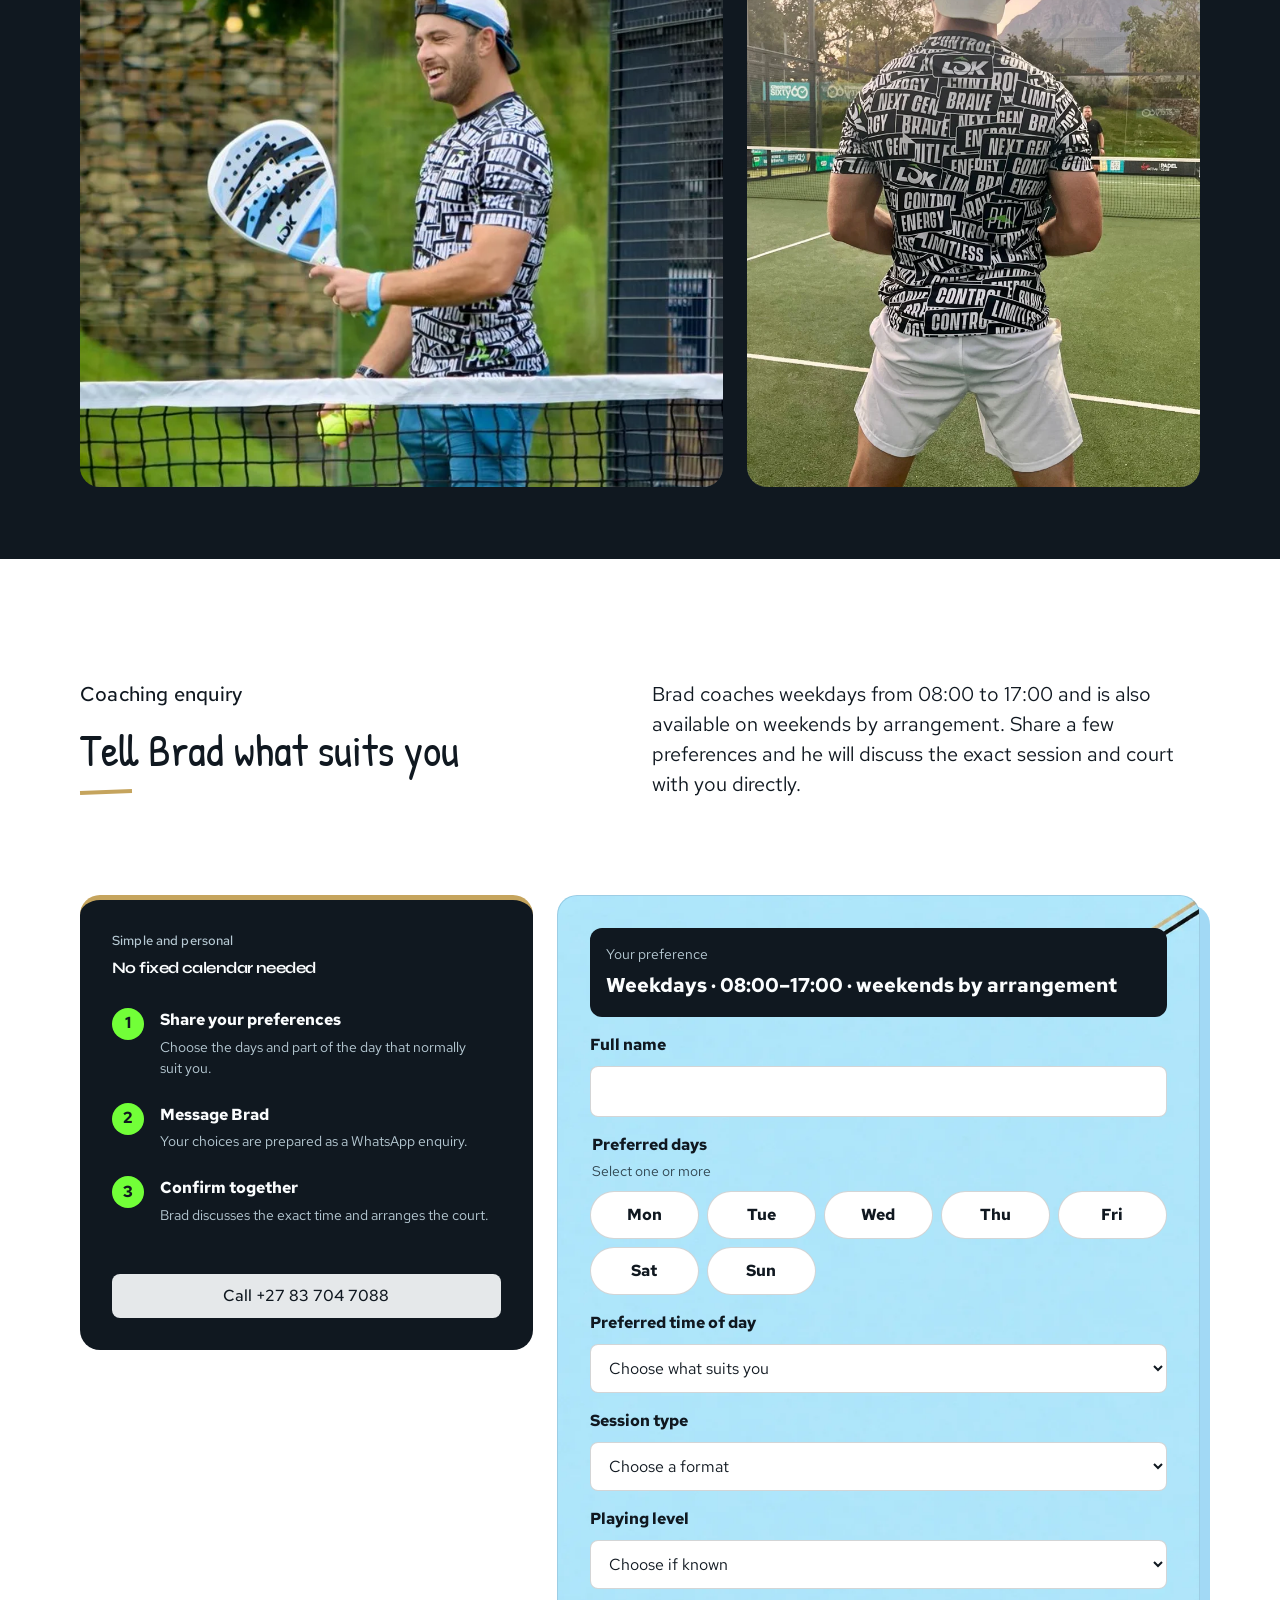
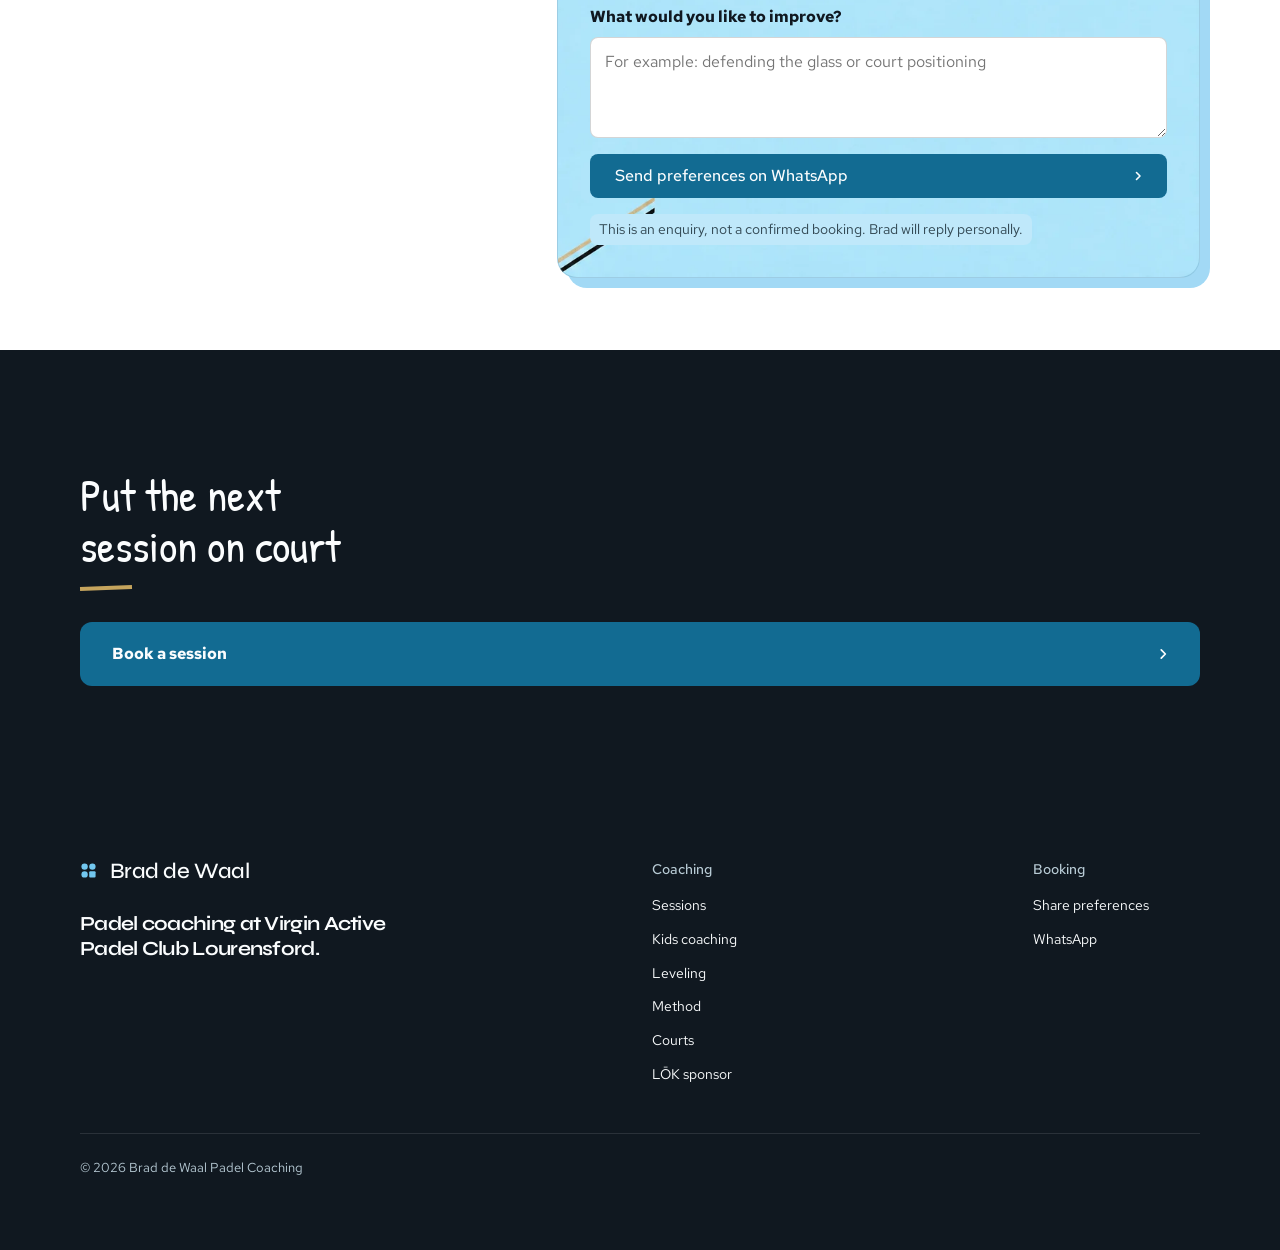
==== commit e21ba8bf: "Use generated court-line artwork behind booking form" ====
--- a/brad-padel/index.html
+++ b/brad-padel/index.html
@@ -25,7 +25,7 @@
   <link rel="stylesheet" href="assets/motion/motion.css">
   <link rel="stylesheet" href="assets/layout/layout.css">
   <link rel="stylesheet" href="assets/icons/icon.css">
-  <link rel="stylesheet" href="styles.css?v=booking-black-gold">
+  <link rel="stylesheet" href="styles.css?v=booking-court-lines">
   <script src="boot.js"></script>
   <link rel="modulepreload" href="assets/moments/moments.js">
   <link rel="modulepreload" href="assets/moments/lib.js">
--- a/brad-padel/styles.css
+++ b/brad-padel/styles.css
@@ -120,25 +120,17 @@
 .section-head h2::after,.sponsor-head h2::after,.request-section h2::after{content:"";display:block;width:52px;height:4px;margin-top:14px;background:var(--brand-gold);transform:rotate(-2deg)}
 .sponsor-section{border-top:6px solid var(--brand-gold)}
 .booking-form {
-  --booking-charcoal: color-mix(in oklab, var(--brand-black) 22%, transparent);
-  --booking-ink-line: color-mix(in oklab, var(--brand-black) 55%, transparent);
-  --booking-gold: color-mix(in oklab, var(--brand-gold) 70%, transparent);
-  --booking-echo: color-mix(in oklab, var(--brand-black) 13%, transparent);
-  background-image: linear-gradient(
-    160deg,
-    transparent calc(37% - 12px),
-    var(--booking-gold) calc(37% - 12px) calc(37% - 10px),
-    var(--booking-charcoal) calc(37% - 10px) calc(37% + 3px),
-    var(--booking-ink-line) calc(37% + 3px) calc(37% + 4px),
-    var(--booking-gold) calc(37% + 4px) calc(37% + 5px),
-    transparent calc(37% + 5px) calc(37% + 13px),
-    var(--booking-echo) calc(37% + 13px) calc(37% + 17px),
-    transparent calc(37% + 17px) calc(79% - 6px),
-    var(--booking-echo) calc(79% - 6px) 79%,
-    var(--booking-gold) 79% calc(79% + 2px),
-    transparent calc(79% + 2px)
-  );
+  background-image: url("assets/club/booking-court-lines.webp");
+  background-position: center;
+  background-repeat: no-repeat;
+  background-size: 100% 100%;
   box-shadow: 10px 10px 0 color-mix(in oklab, var(--p-accent) 68%, #fff);
+}
+.booking-form .form-status {
+  justify-self: start;
+  padding: 5px 9px;
+  border-radius: var(--r-sm);
+  background-color: var(--p-surface);
 }
 .preference-panel{border-top:5px solid var(--brand-gold)}
 @media(min-width:640px){.hero .btn--secondary{background:#fff;border-color:var(--p-ink)}}
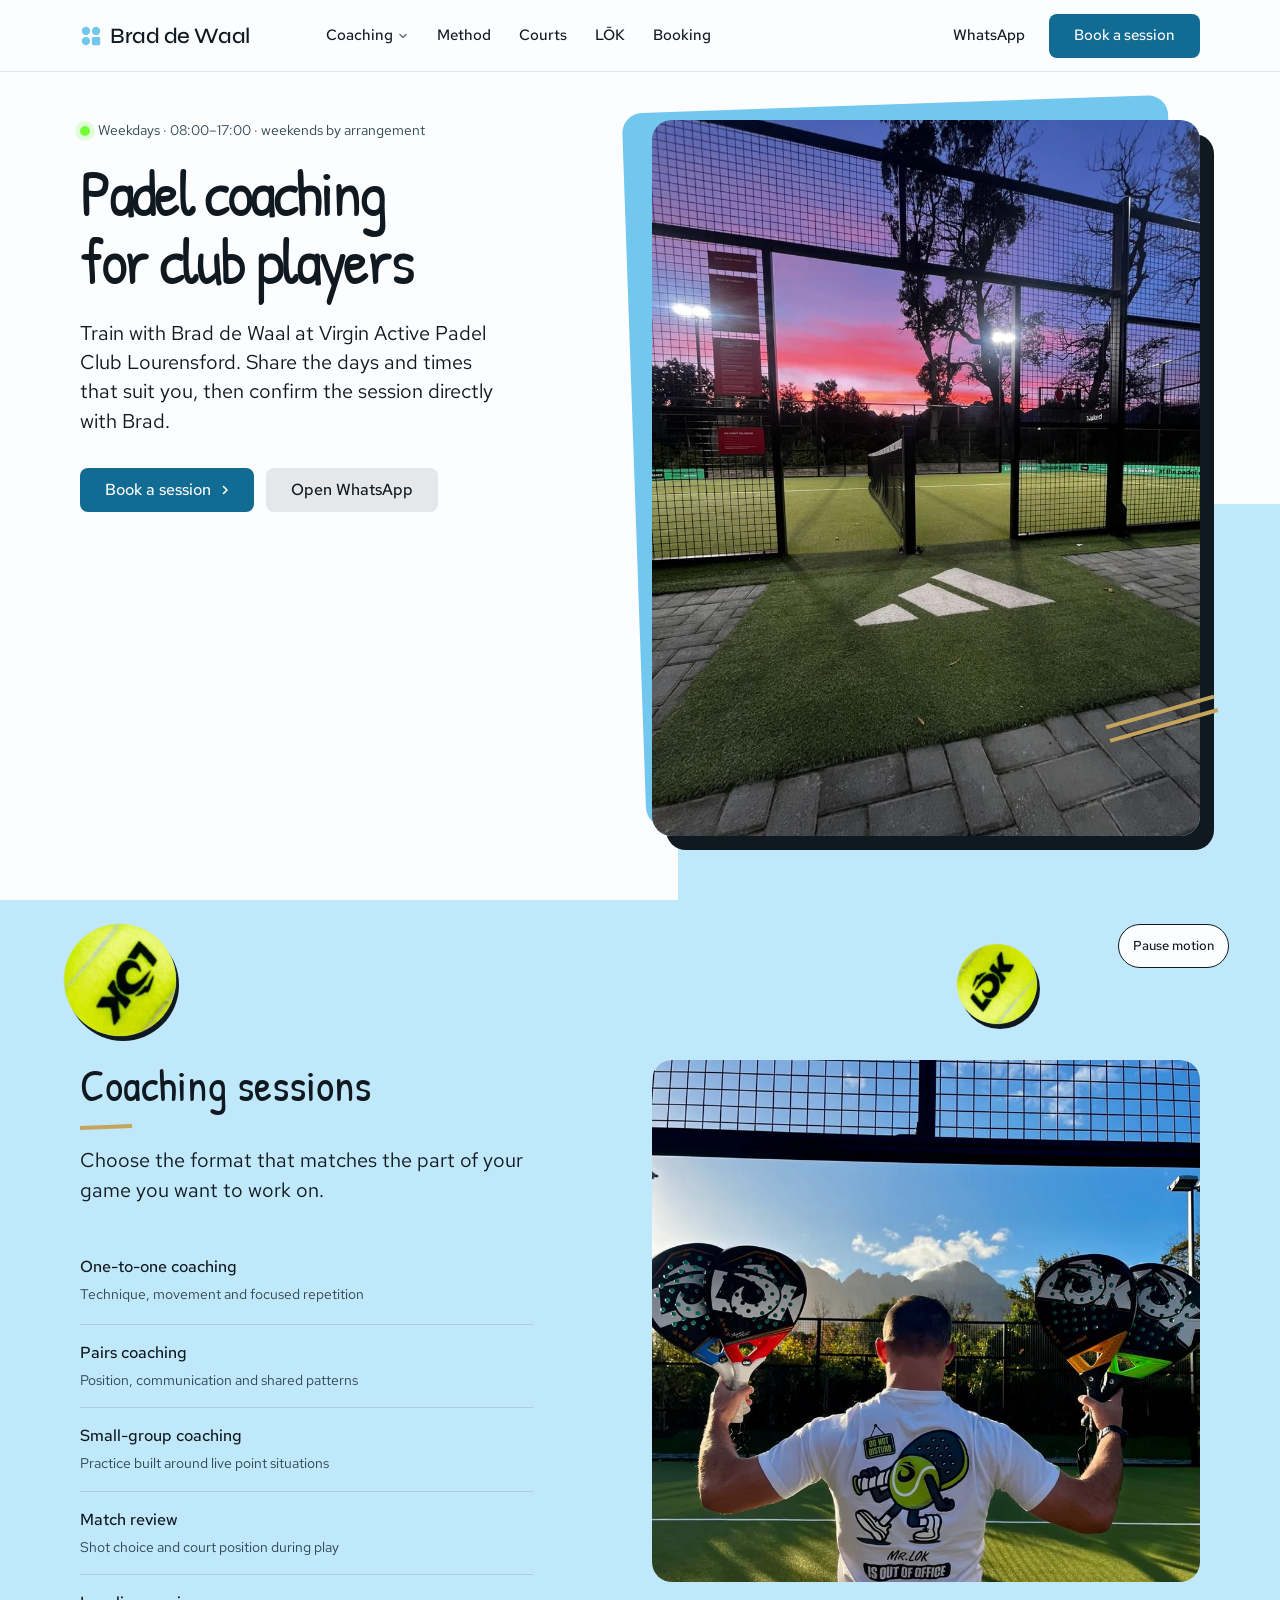
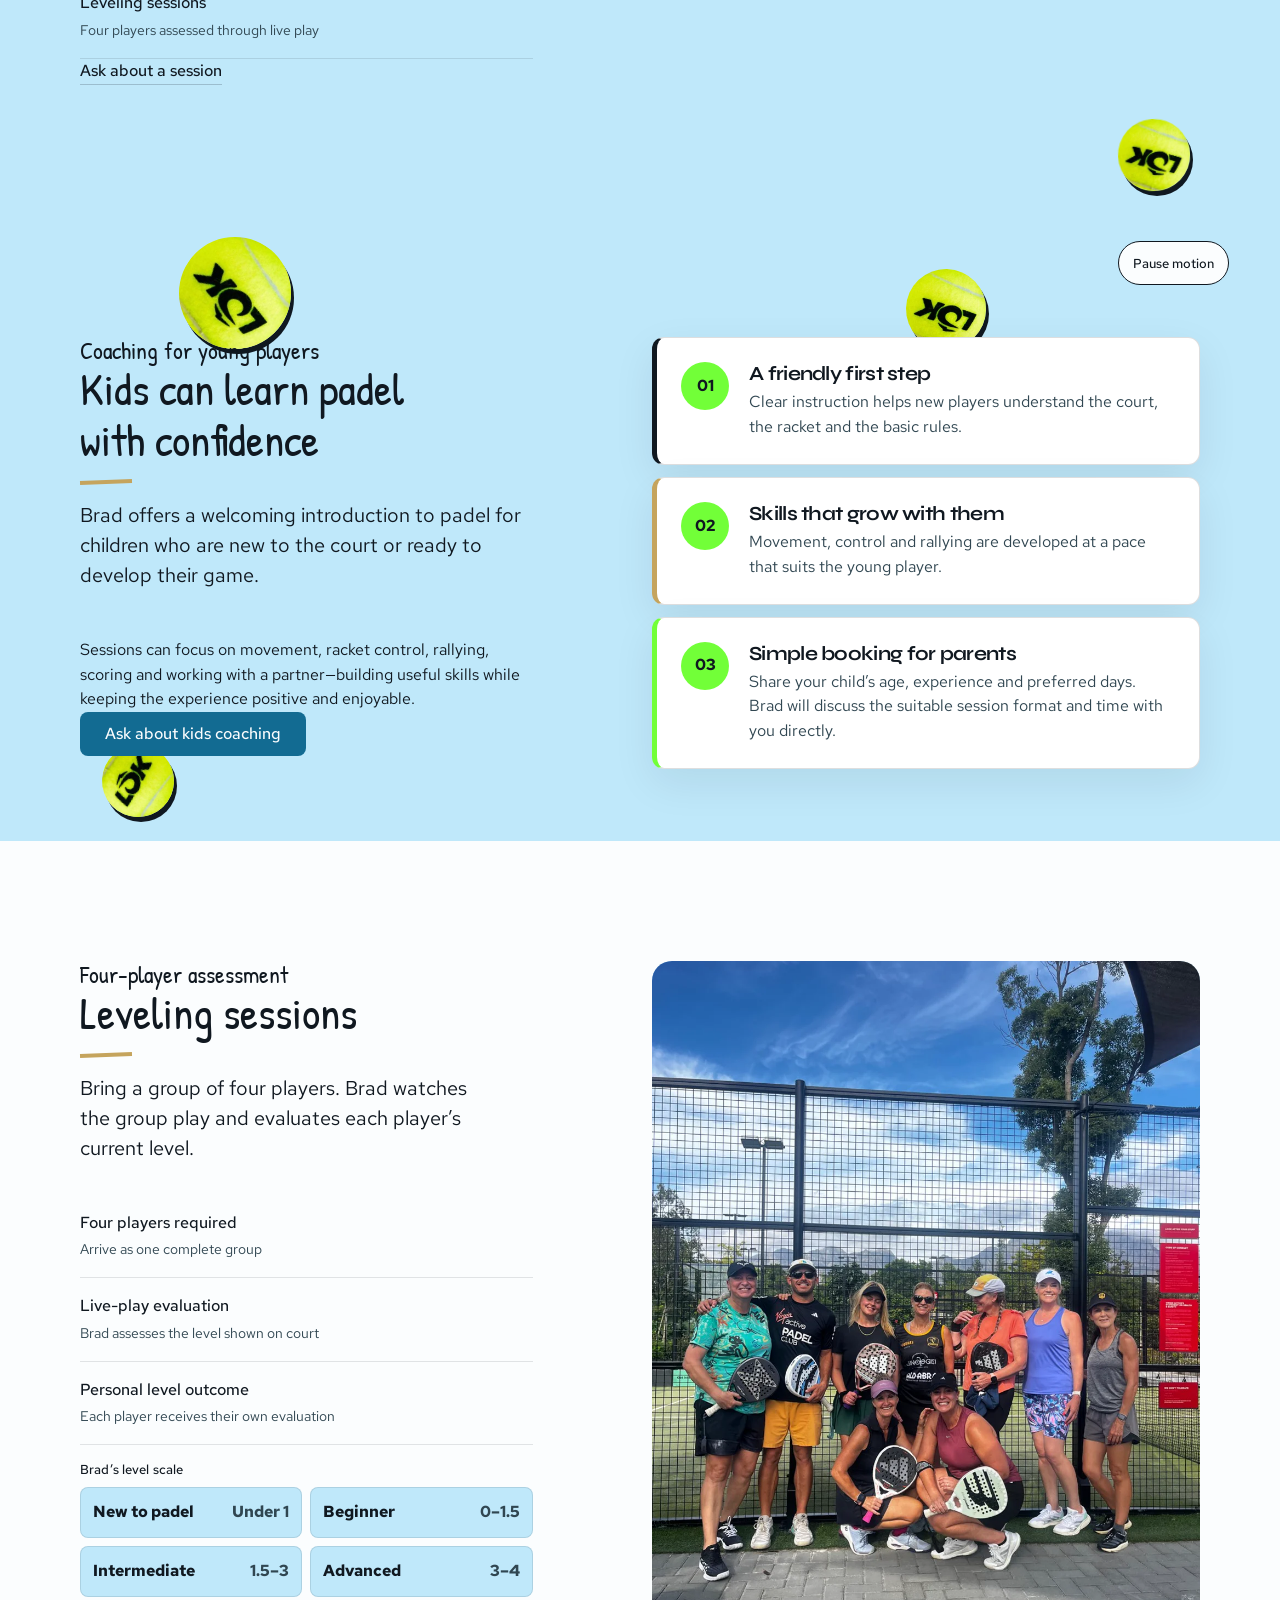
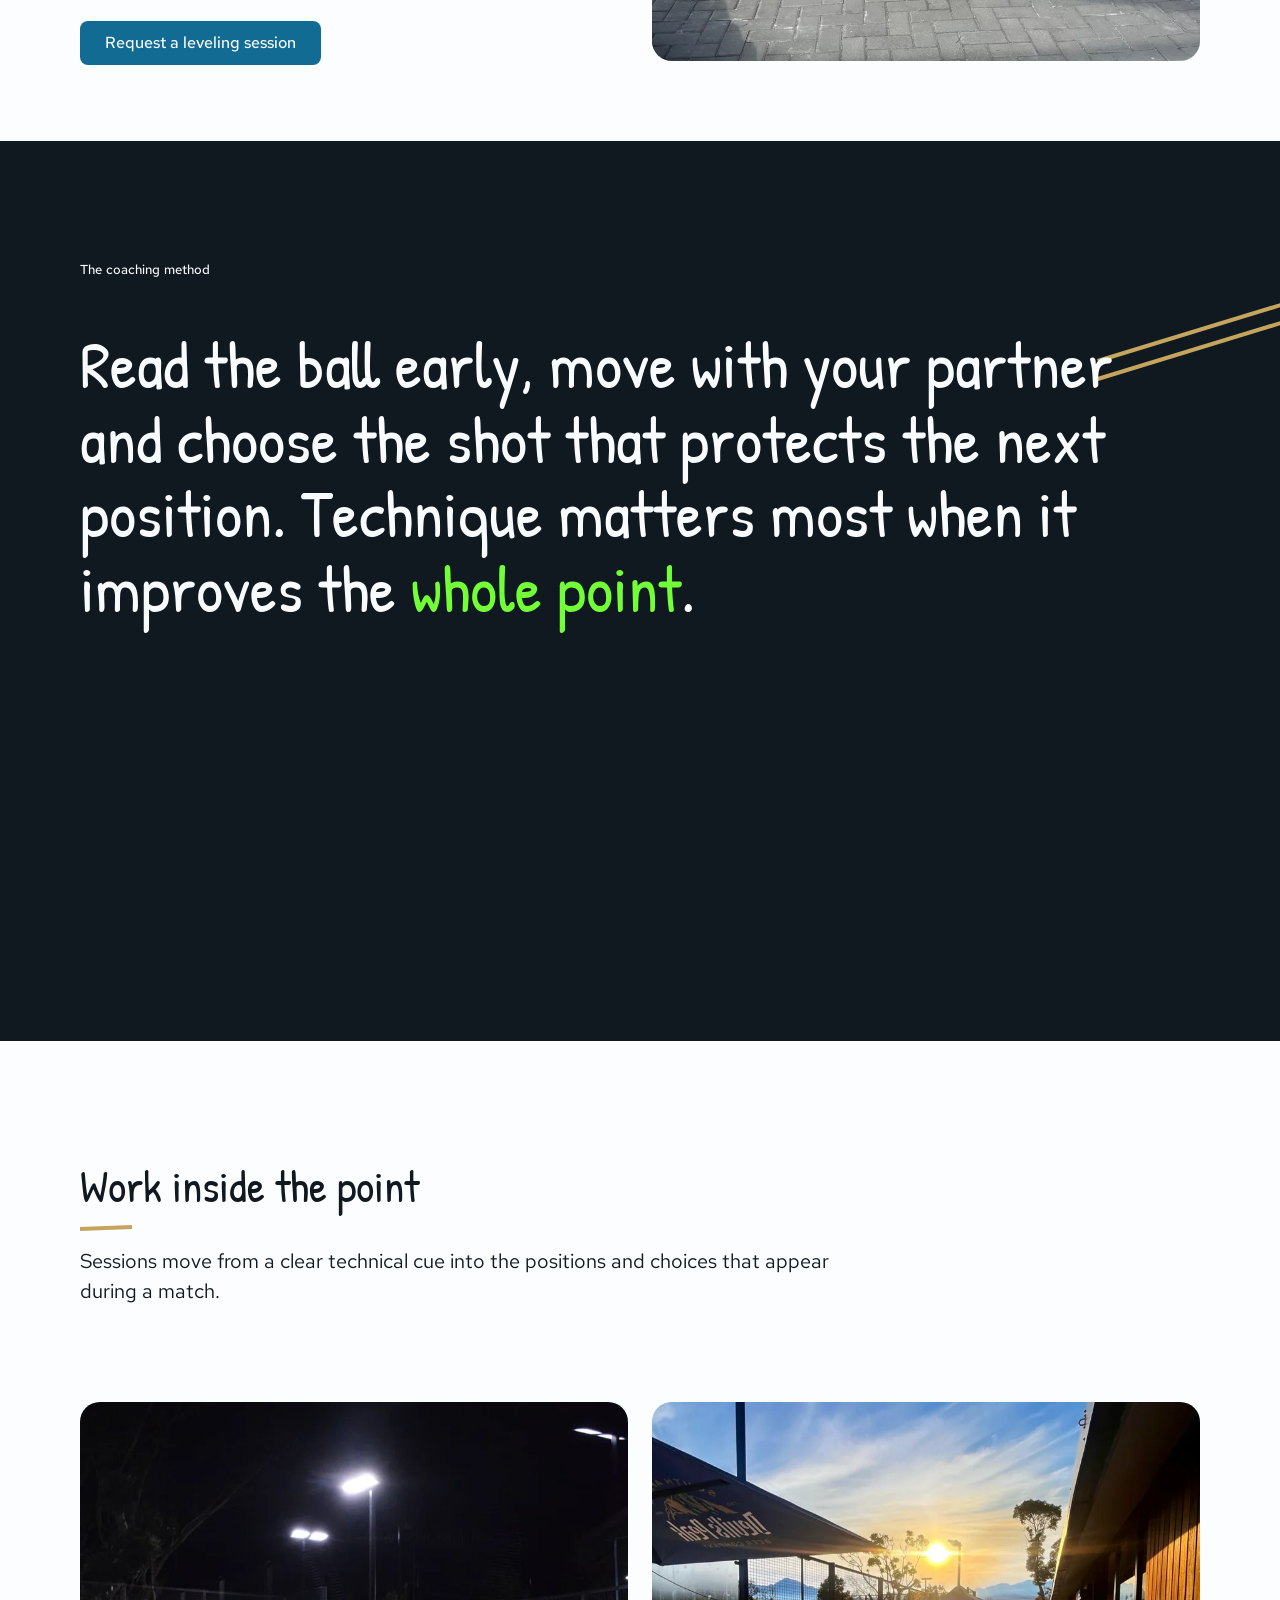
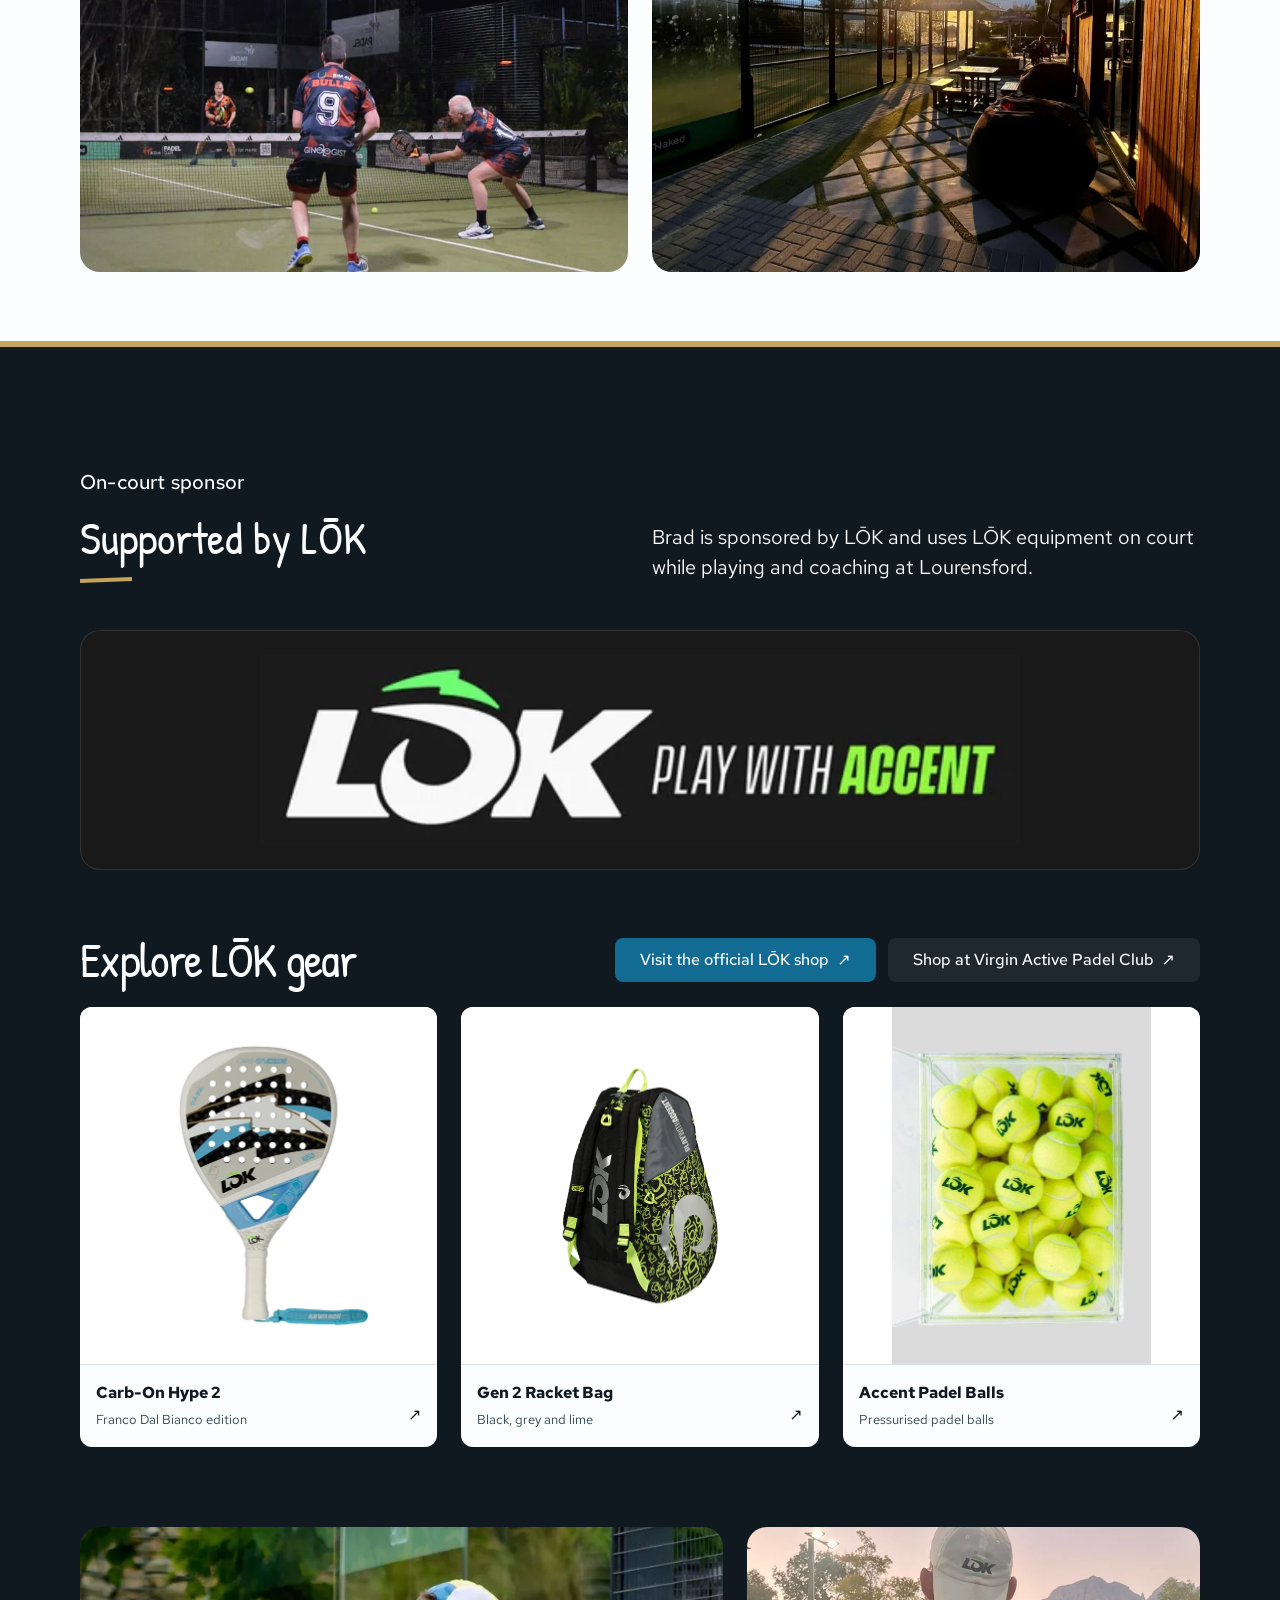
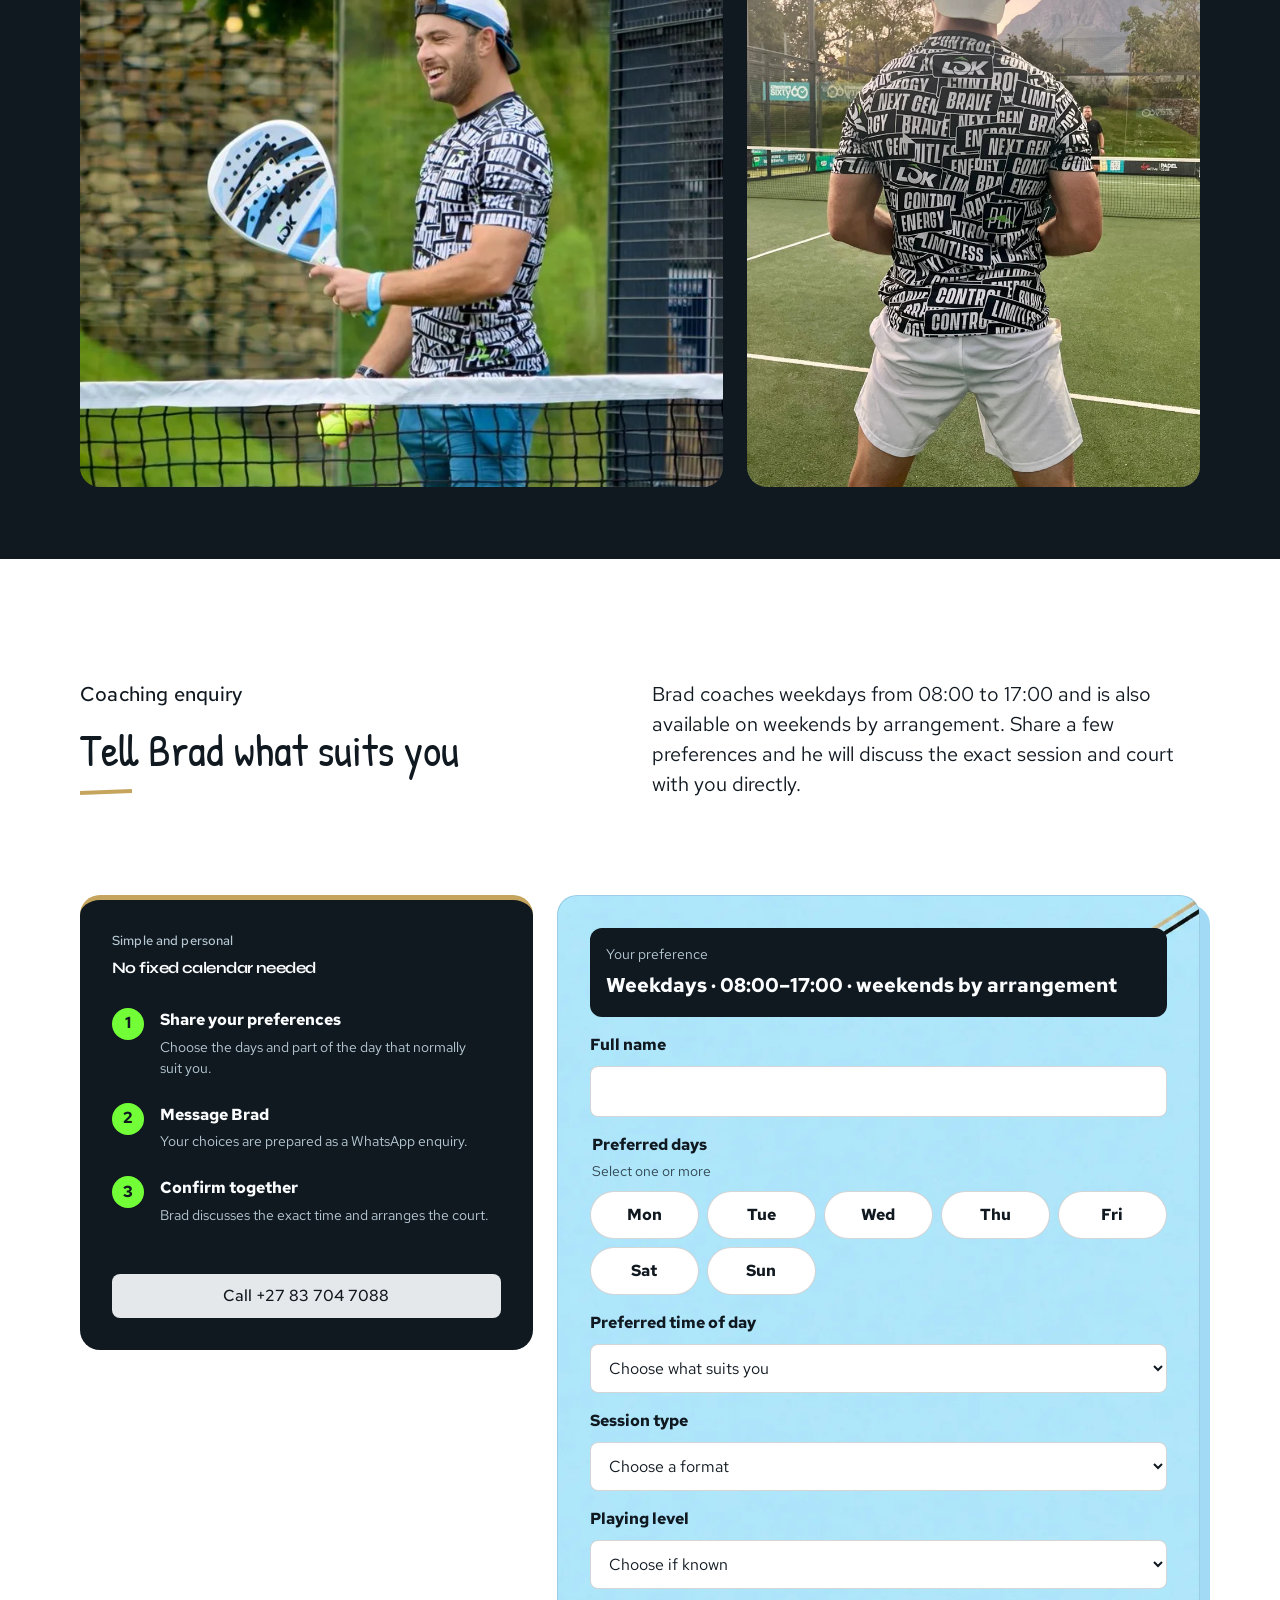
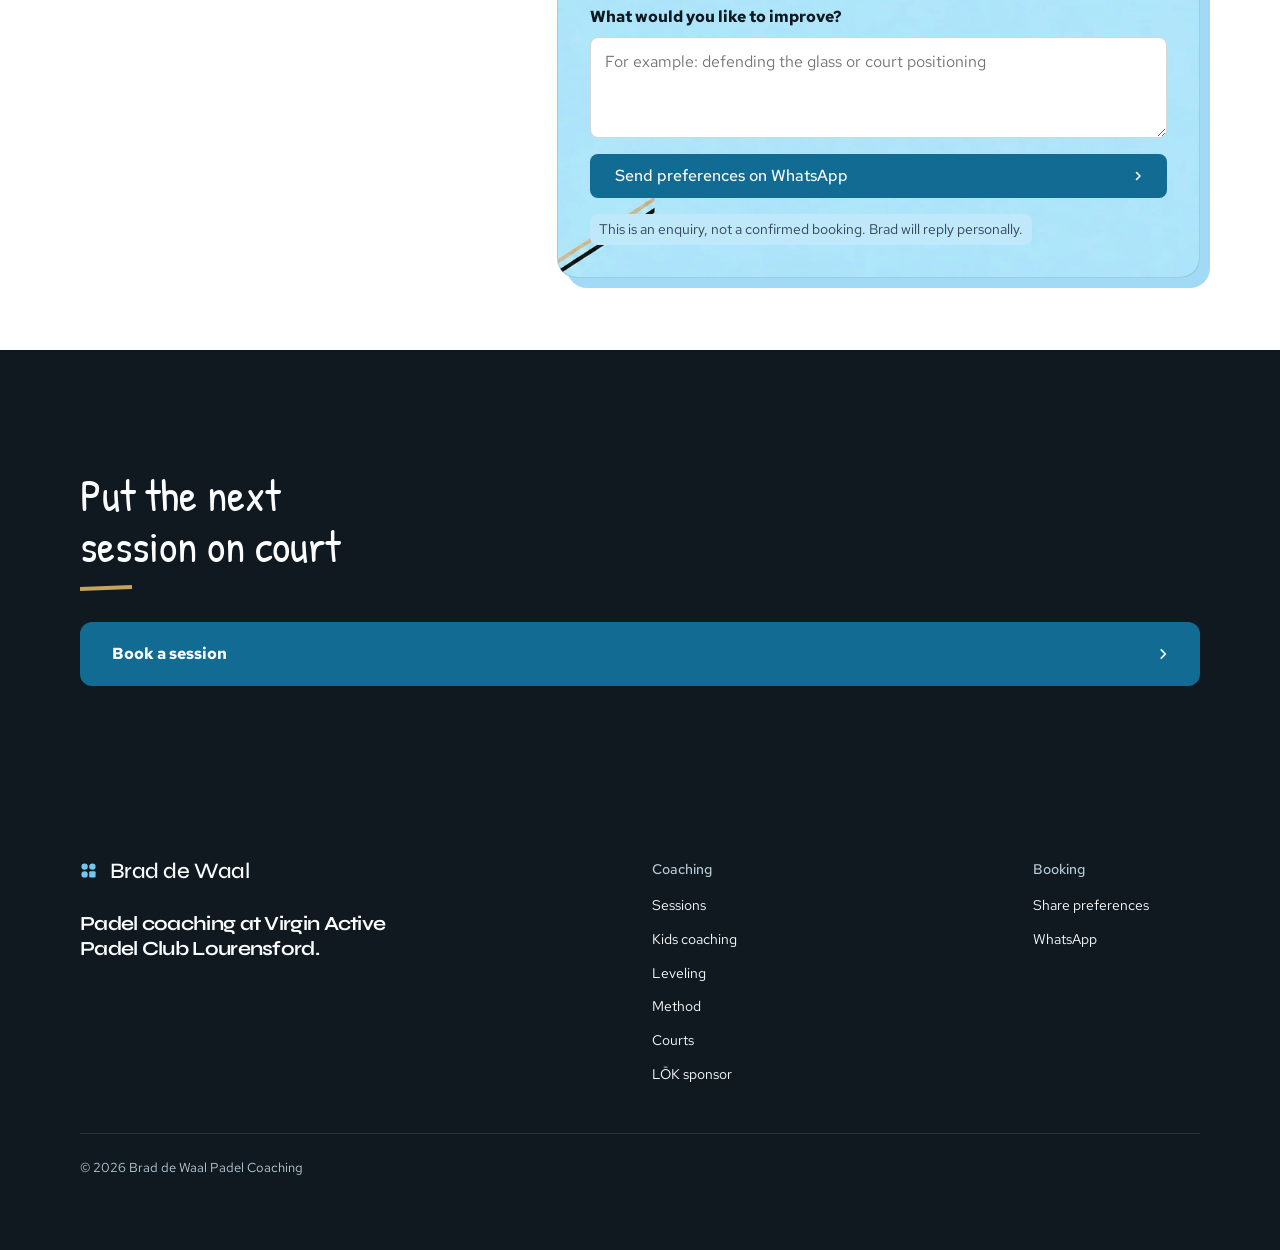
==== commit 3a262b02: "Blend mobile homepage background into coaching section" ====
--- a/brad-padel/index.html
+++ b/brad-padel/index.html
@@ -25,7 +25,7 @@
   <link rel="stylesheet" href="assets/motion/motion.css">
   <link rel="stylesheet" href="assets/layout/layout.css">
   <link rel="stylesheet" href="assets/icons/icon.css">
-  <link rel="stylesheet" href="styles.css?v=booking-court-lines">
+  <link rel="stylesheet" href="styles.css?v=hero-transition">
   <script src="boot.js"></script>
   <link rel="modulepreload" href="assets/moments/moments.js">
   <link rel="modulepreload" href="assets/moments/lib.js">
--- a/brad-padel/styles.css
+++ b/brad-padel/styles.css
@@ -136,7 +136,17 @@
 @media(min-width:640px){.hero .btn--secondary{background:#fff;border-color:var(--p-ink)}}
 
 @media(max-width:1023px){.hero::before{width:72vw;height:58vh;bottom:-28vh}.hero__media{box-shadow:9px 9px 0 var(--brand-black)}.hero__media::before{inset:-10px 14px 12px -12px}}
-@media(max-width:639px){.hero::before{width:90vw;height:48vh;bottom:-22vh}.hero__media{box-shadow:7px 7px 0 var(--brand-black)}.hero__media::after{right:-8px;width:76px}.statement::before,.statement::after{right:-150px}.booking-form{box-shadow:6px 6px 0 color-mix(in oklab,var(--p-accent) 68%,#fff)}}
+@media (max-width: 639px) {
+  .hero {
+    background: linear-gradient(var(--p-bg), var(--p-surface) 85%)
+      bottom / 100% clamp(200px, 32svh, 315px) no-repeat var(--p-bg);
+  }
+  .hero::before { content: none; }
+  .hero__media { box-shadow: 7px 7px 0 var(--brand-black); }
+  .hero__media::after { right: -8px; width: 76px; }
+  .statement::before, .statement::after { right: -150px; }
+  .booking-form { box-shadow: 6px 6px 0 color-mix(in oklab,var(--p-accent) 68%,#fff); }
+}
 
 /* Rounded handwriting inspired by Ginthul; Patrick Hand is available under SIL OFL. */
 :root{--font-handwritten:"Patrick Hand","Segoe Print",cursive}
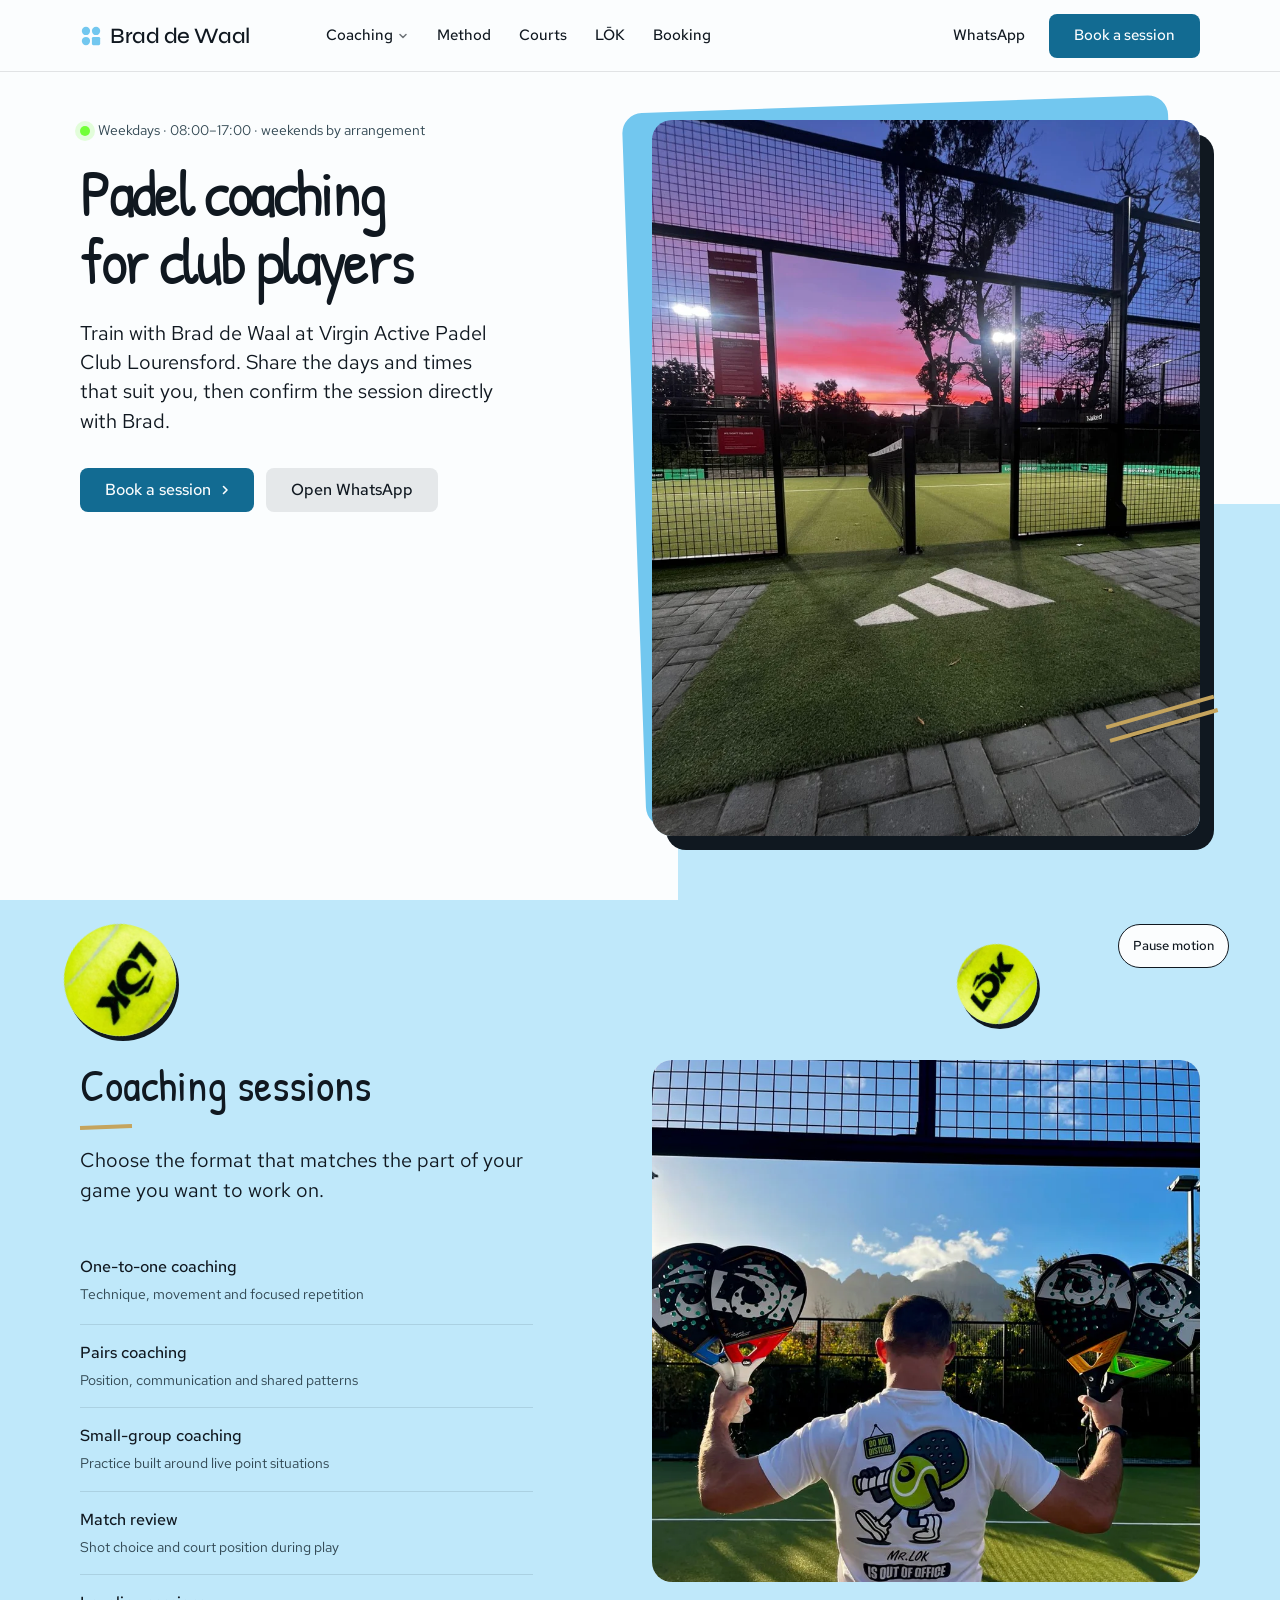
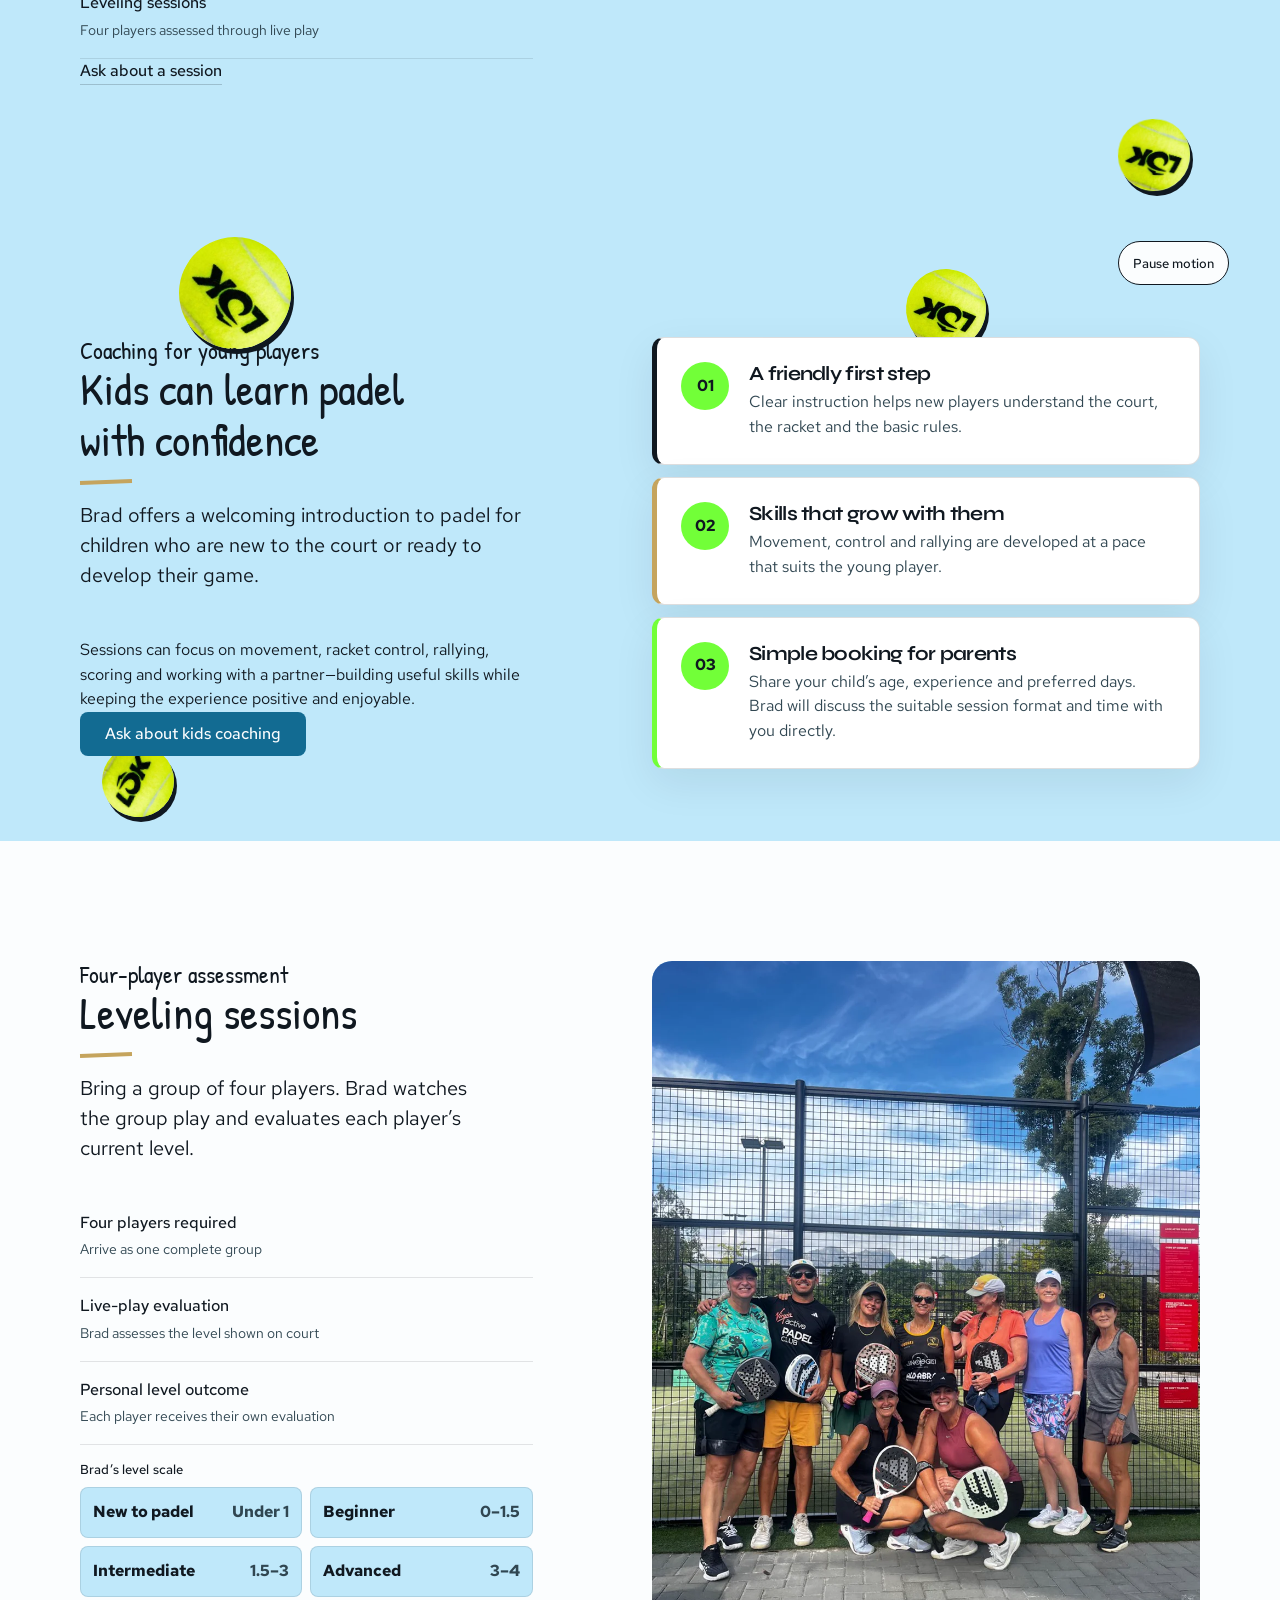
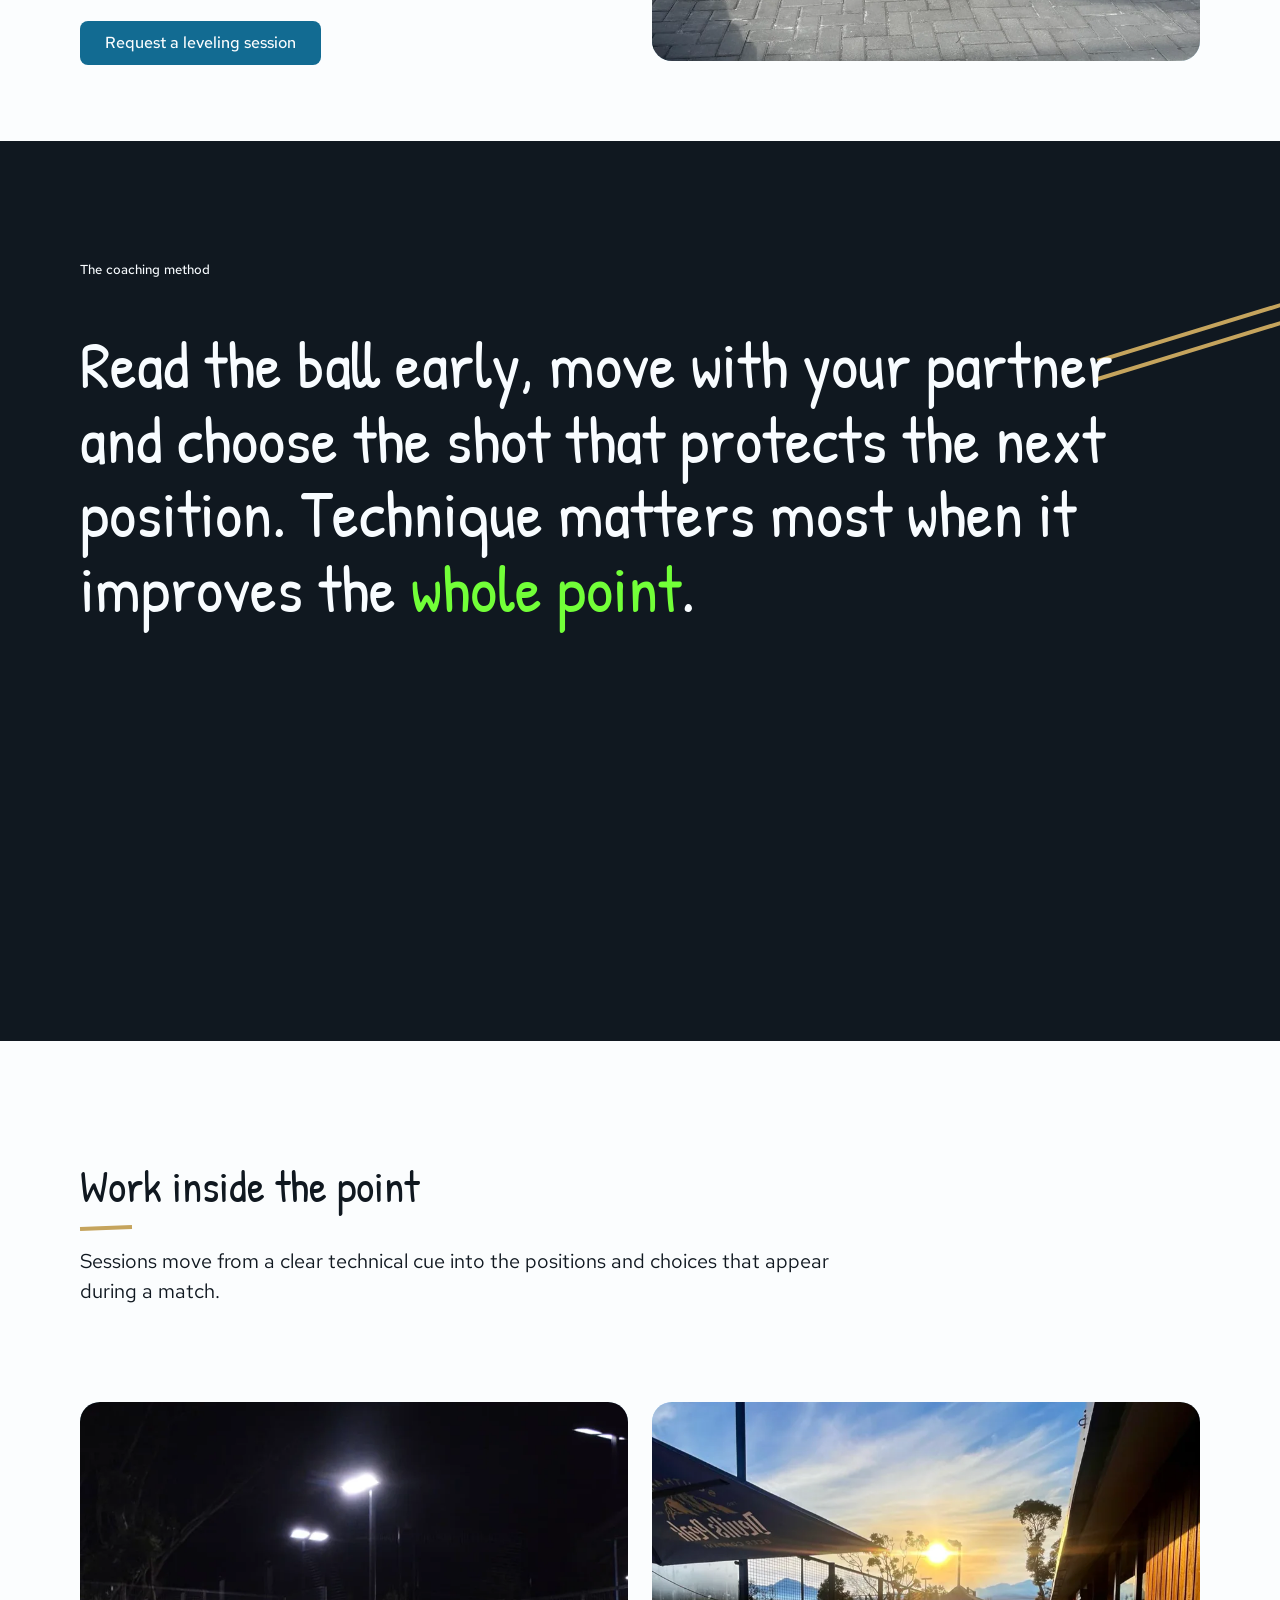
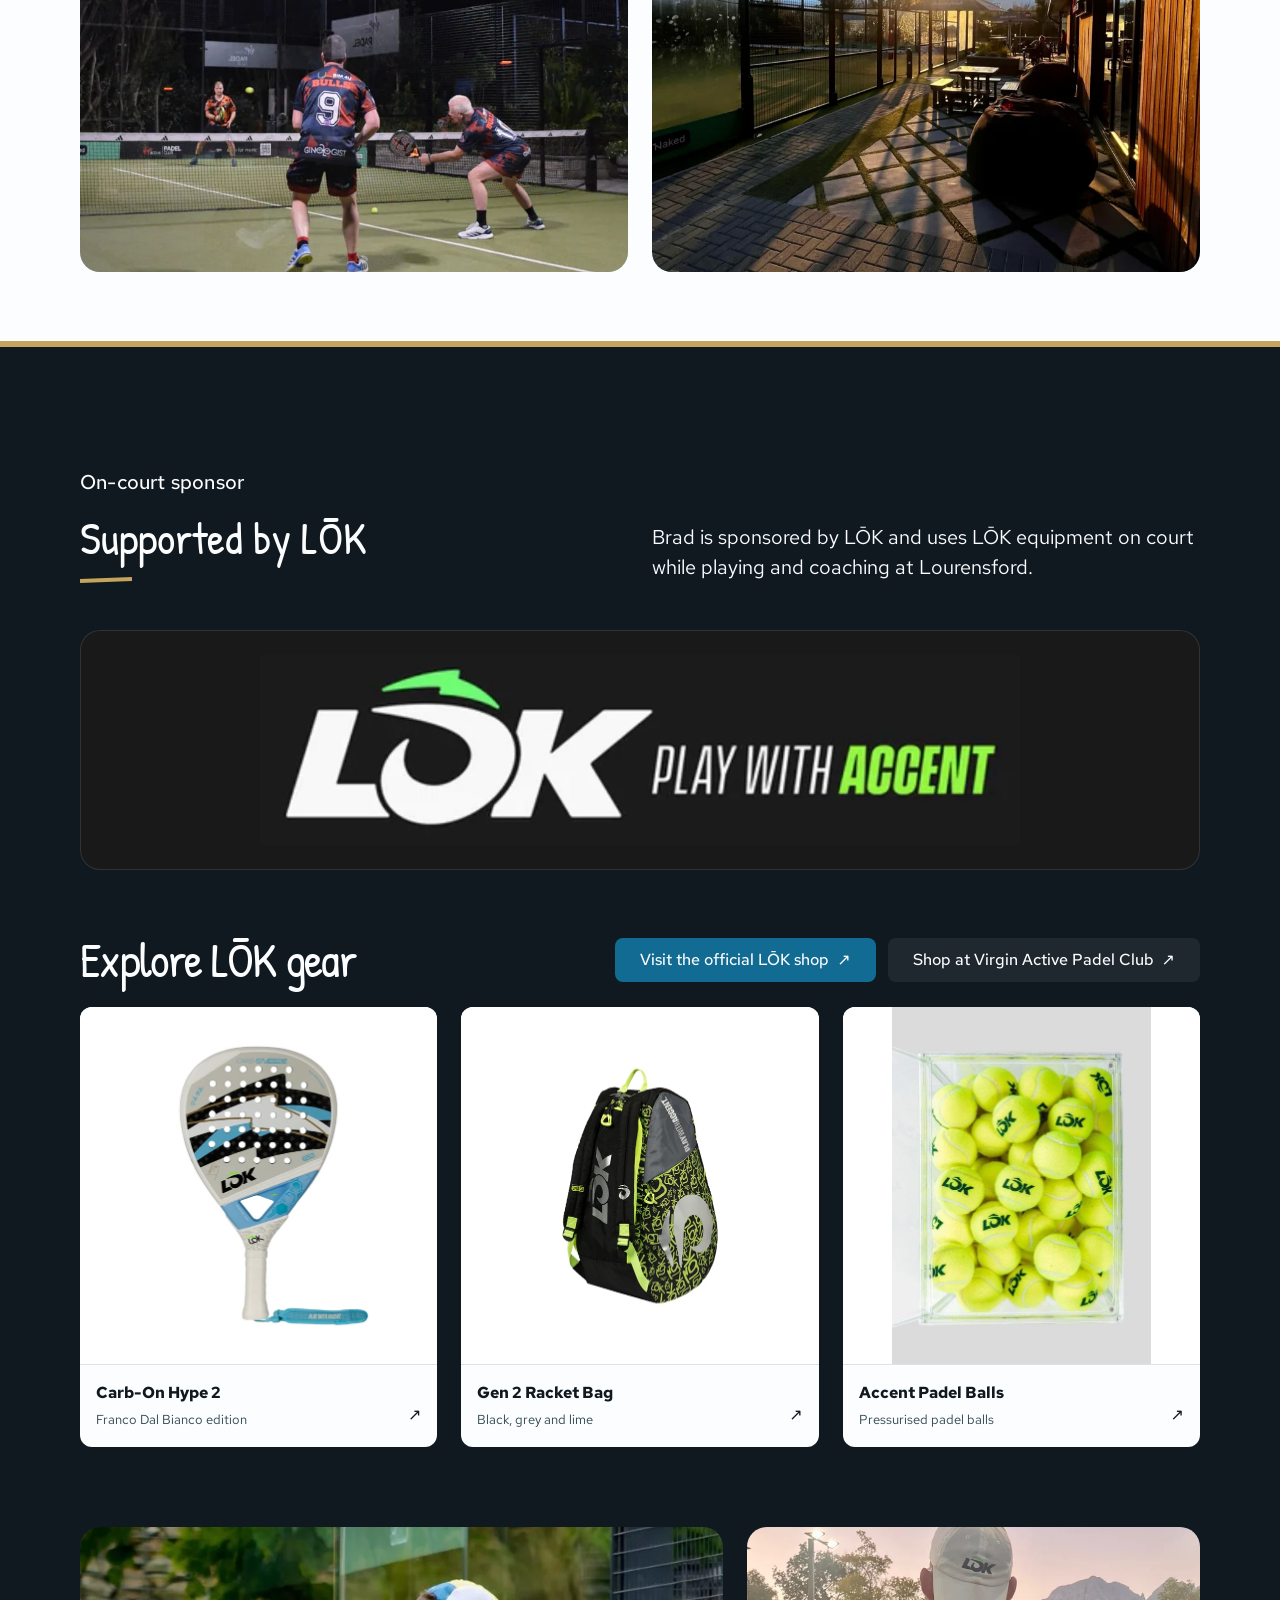
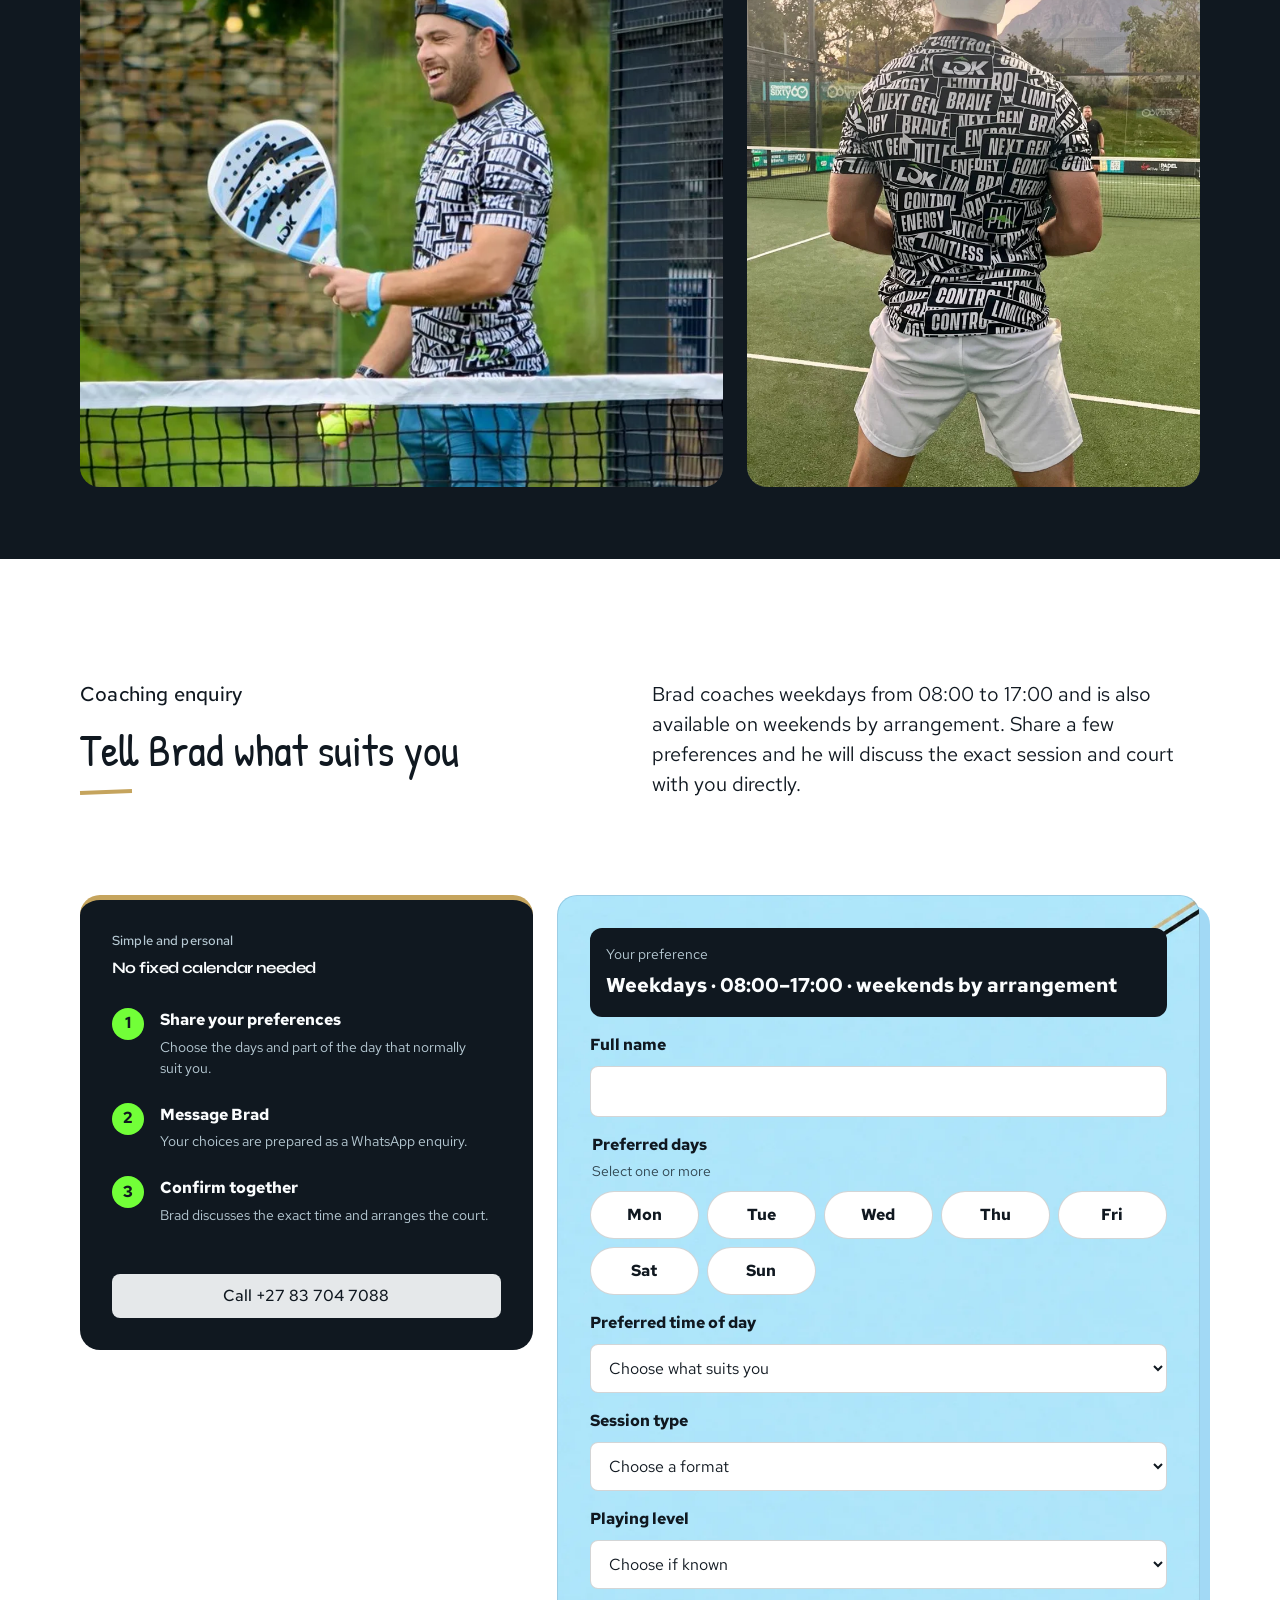
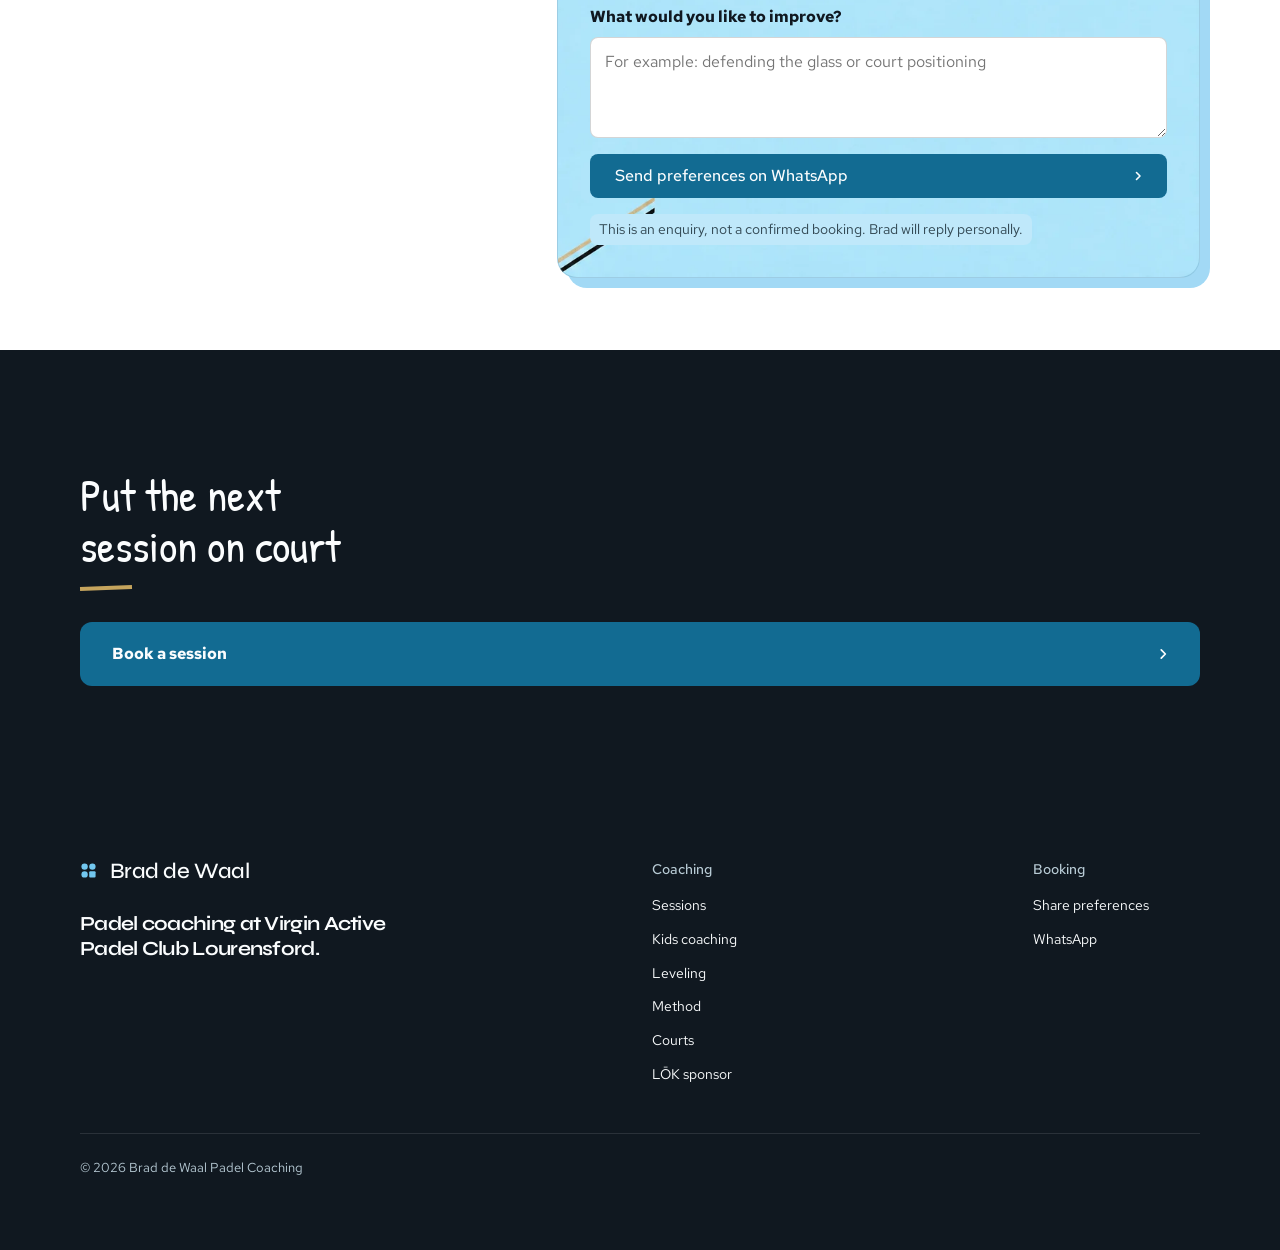
==== commit 28b42f1d: "Angle the blue background behind the mobile hero photo" ====
--- a/brad-padel/index.html
+++ b/brad-padel/index.html
@@ -25,7 +25,7 @@
   <link rel="stylesheet" href="assets/motion/motion.css">
   <link rel="stylesheet" href="assets/layout/layout.css">
   <link rel="stylesheet" href="assets/icons/icon.css">
-  <link rel="stylesheet" href="styles.css?v=hero-transition">
+  <link rel="stylesheet" href="styles.css?v=hero-diagonal">
   <script src="boot.js"></script>
   <link rel="modulepreload" href="assets/moments/moments.js">
   <link rel="modulepreload" href="assets/moments/lib.js">
--- a/brad-padel/styles.css
+++ b/brad-padel/styles.css
@@ -137,11 +137,13 @@
 
 @media(max-width:1023px){.hero::before{width:72vw;height:58vh;bottom:-28vh}.hero__media{box-shadow:9px 9px 0 var(--brand-black)}.hero__media::before{inset:-10px 14px 12px -12px}}
 @media (max-width: 639px) {
-  .hero {
-    background: linear-gradient(var(--p-bg), var(--p-surface) 85%)
-      bottom / 100% clamp(200px, 32svh, 315px) no-repeat var(--p-bg);
-  }
-  .hero::before { content: none; }
+  .hero::before {
+    inset: auto 0 0;
+    width: auto;
+    height: clamp(150px, 46vw, 275px);
+    border-radius: 0;
+    clip-path: polygon(0 calc(100% - 14px), 100% 0, 100% 100%, 0 100%);
+  }
   .hero__media { box-shadow: 7px 7px 0 var(--brand-black); }
   .hero__media::after { right: -8px; width: 76px; }
   .statement::before, .statement::after { right: -150px; }
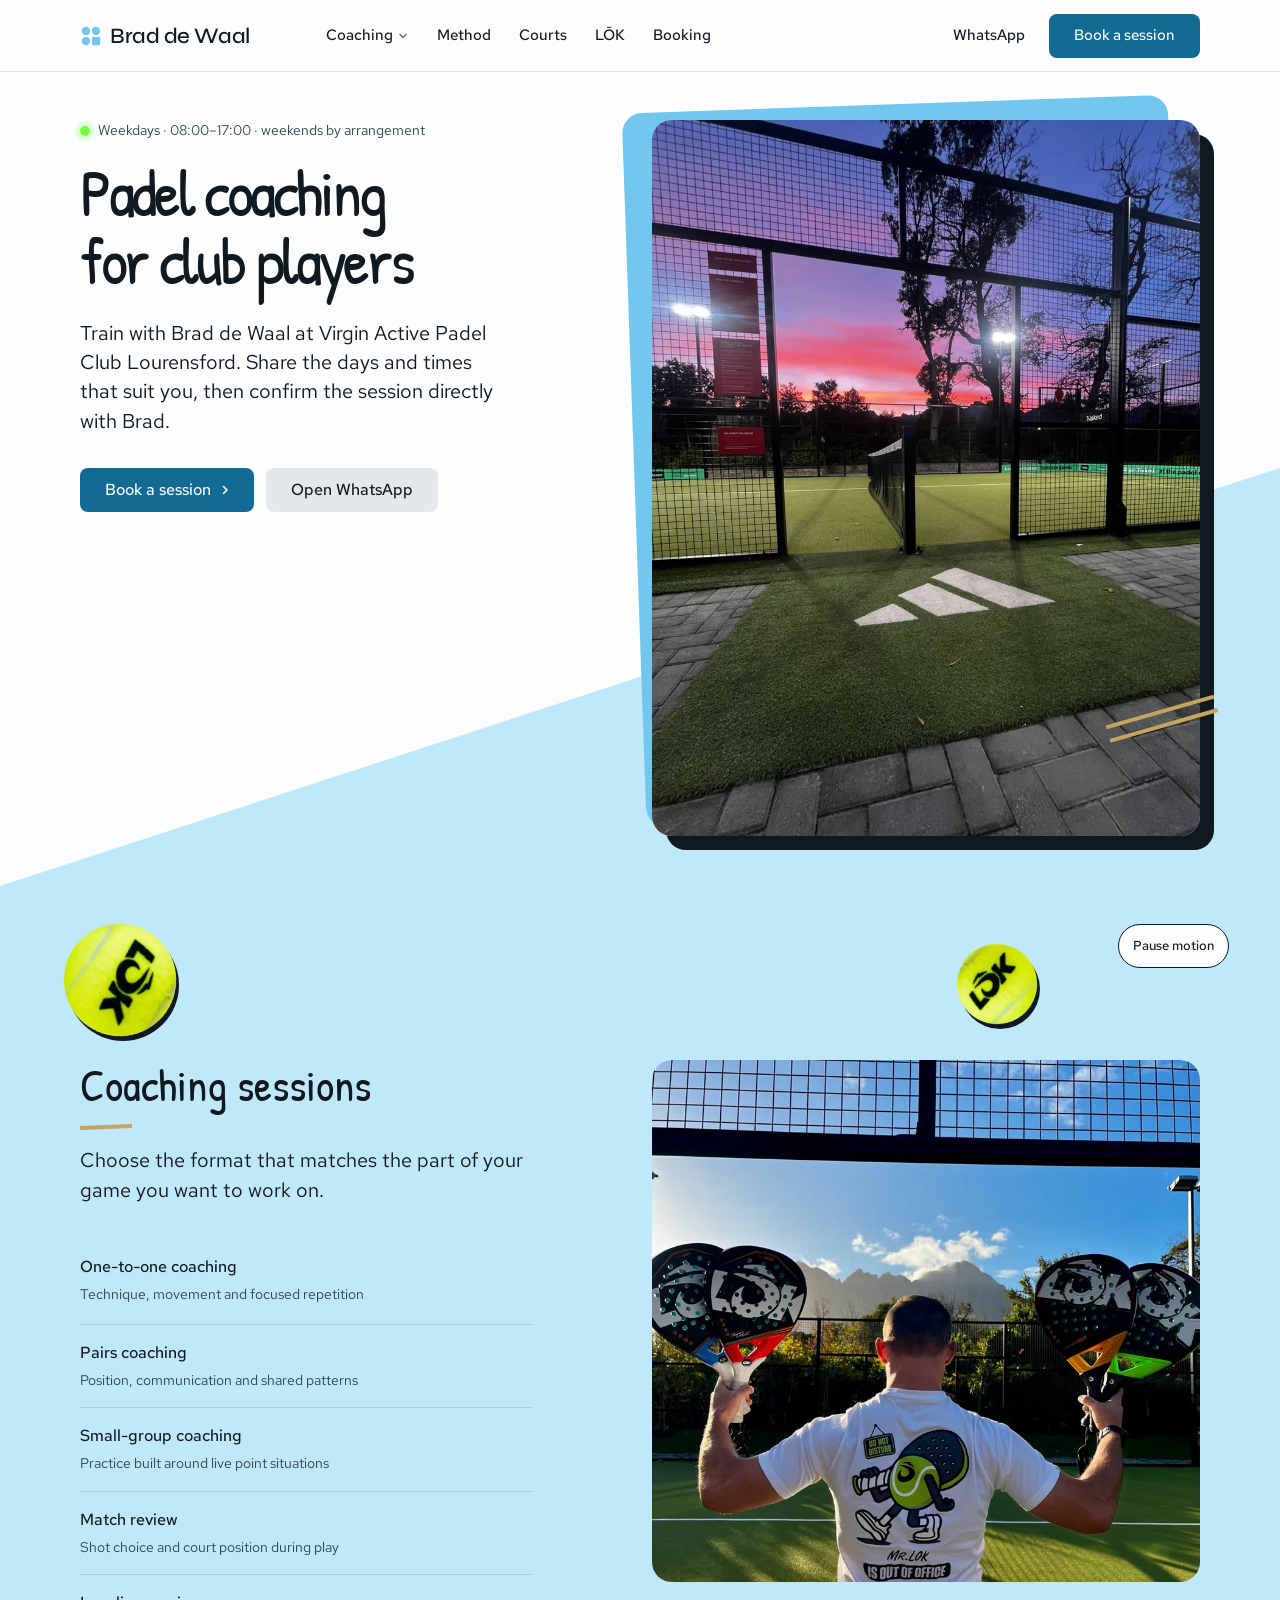
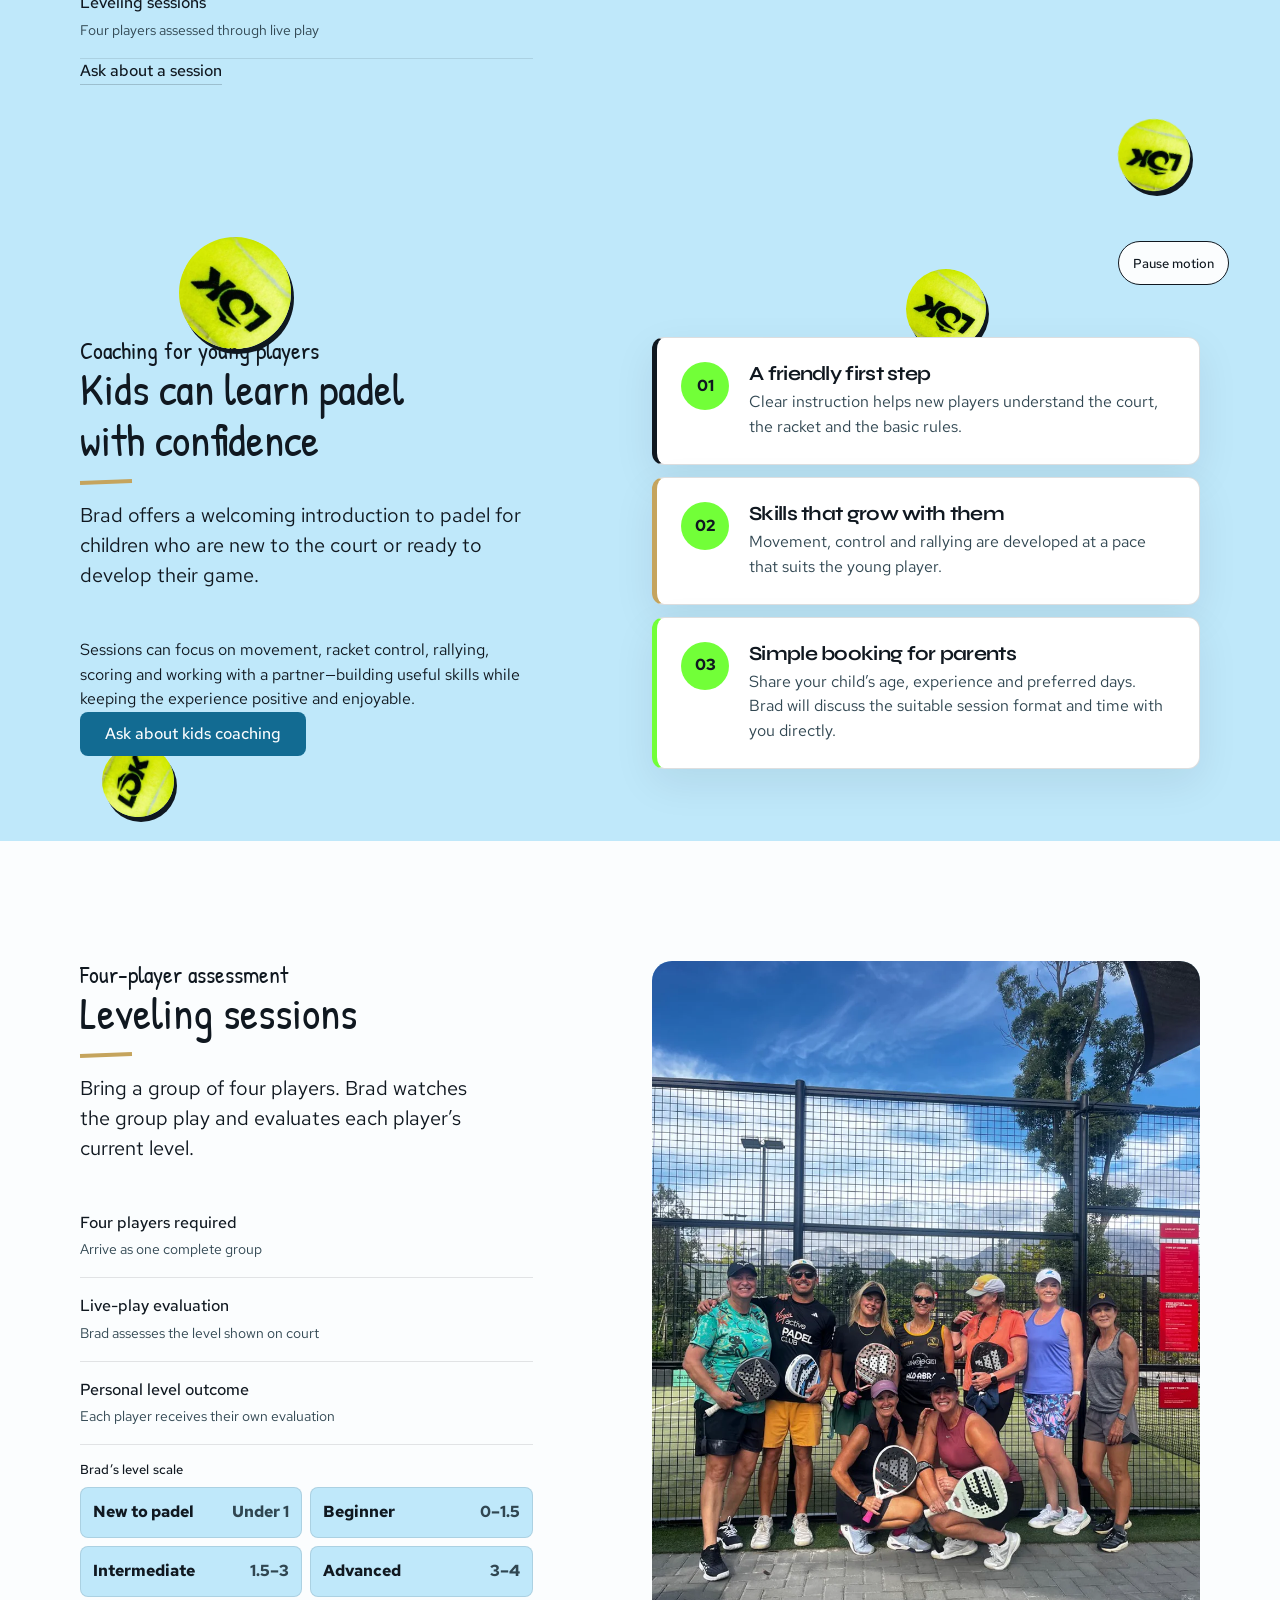
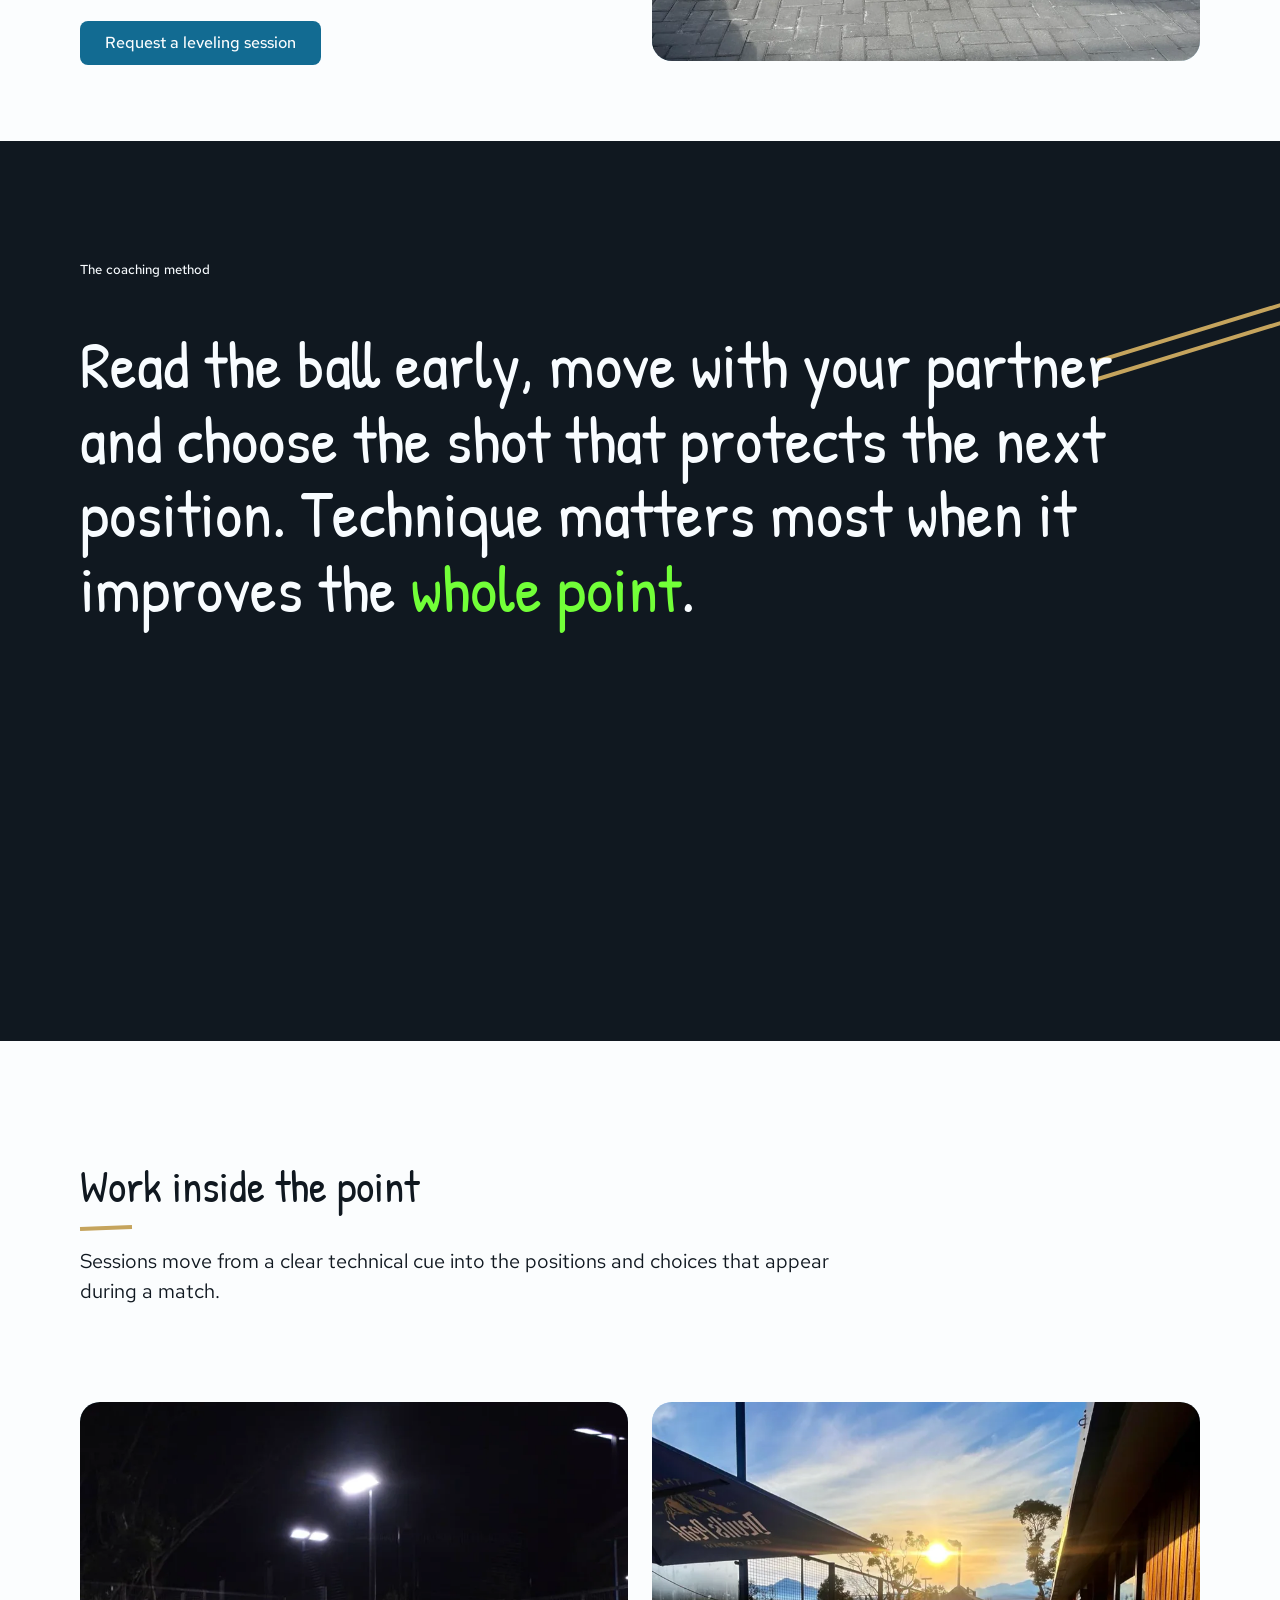
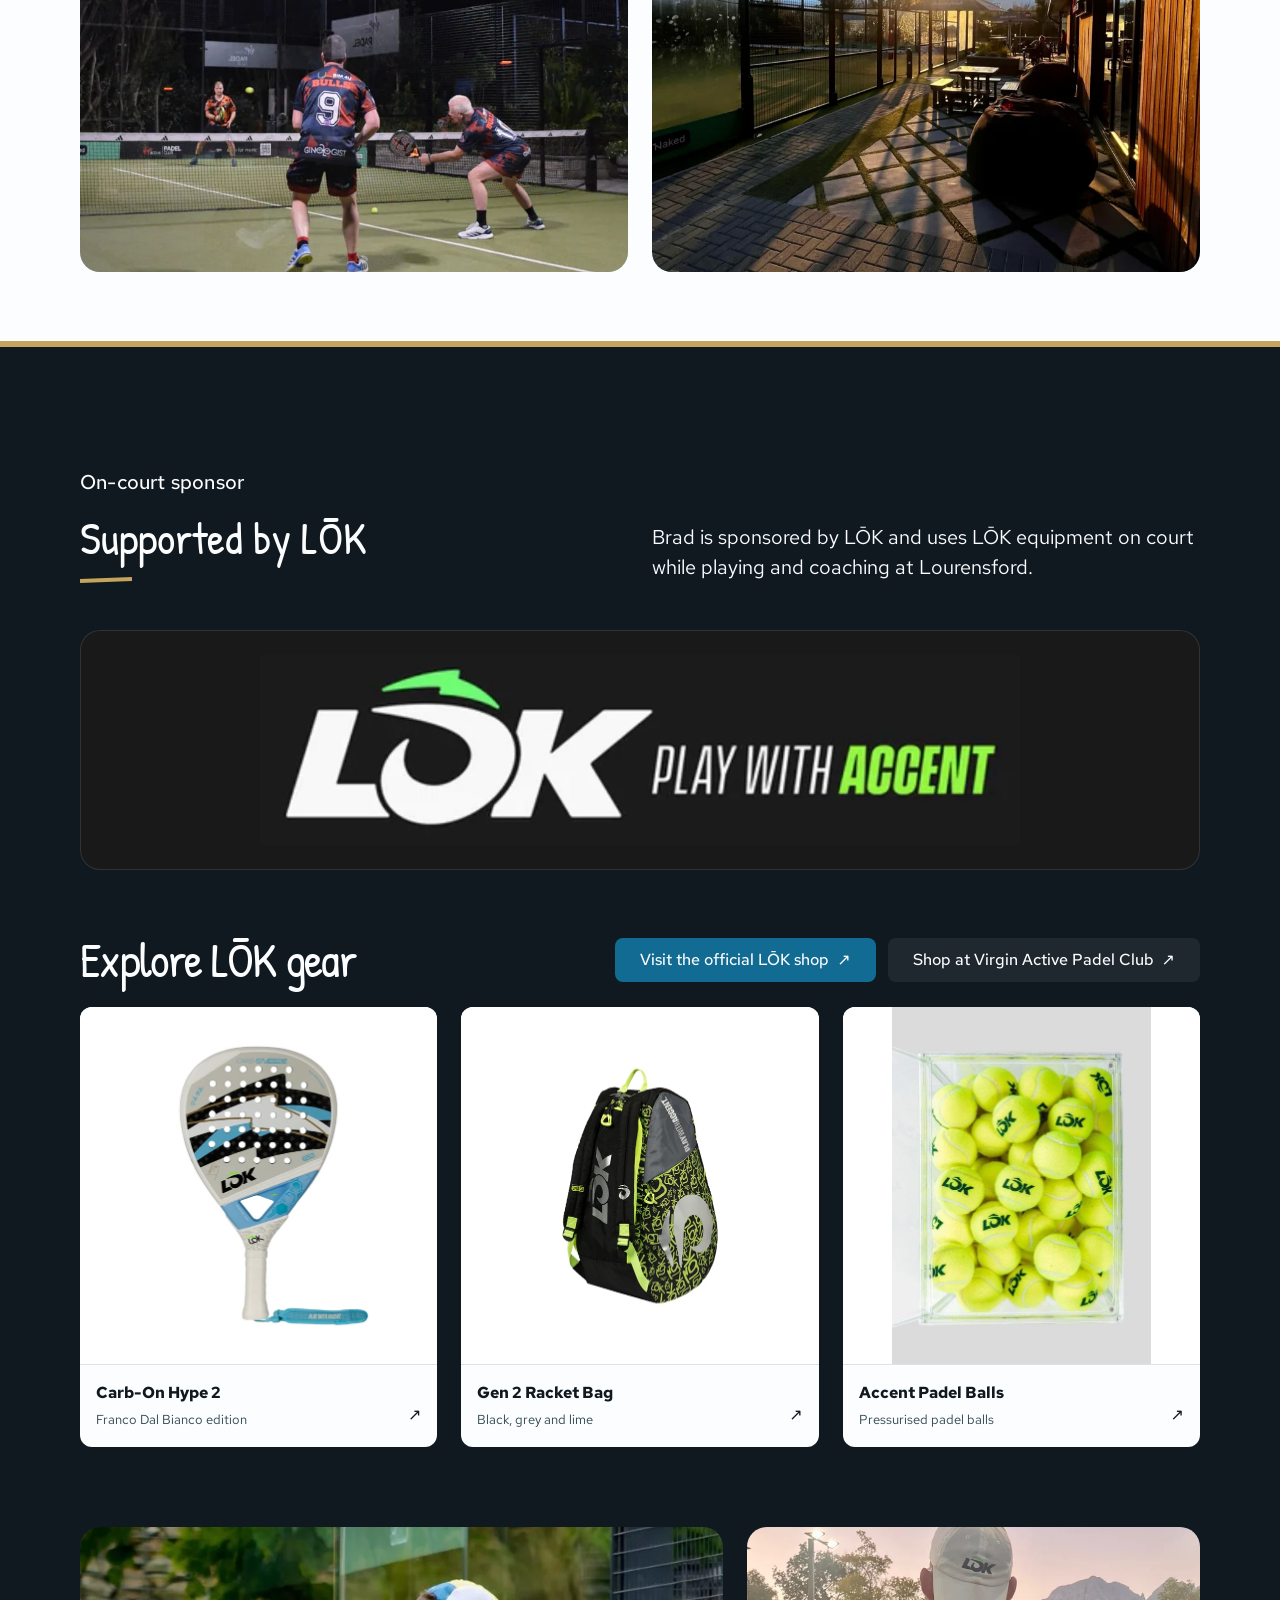
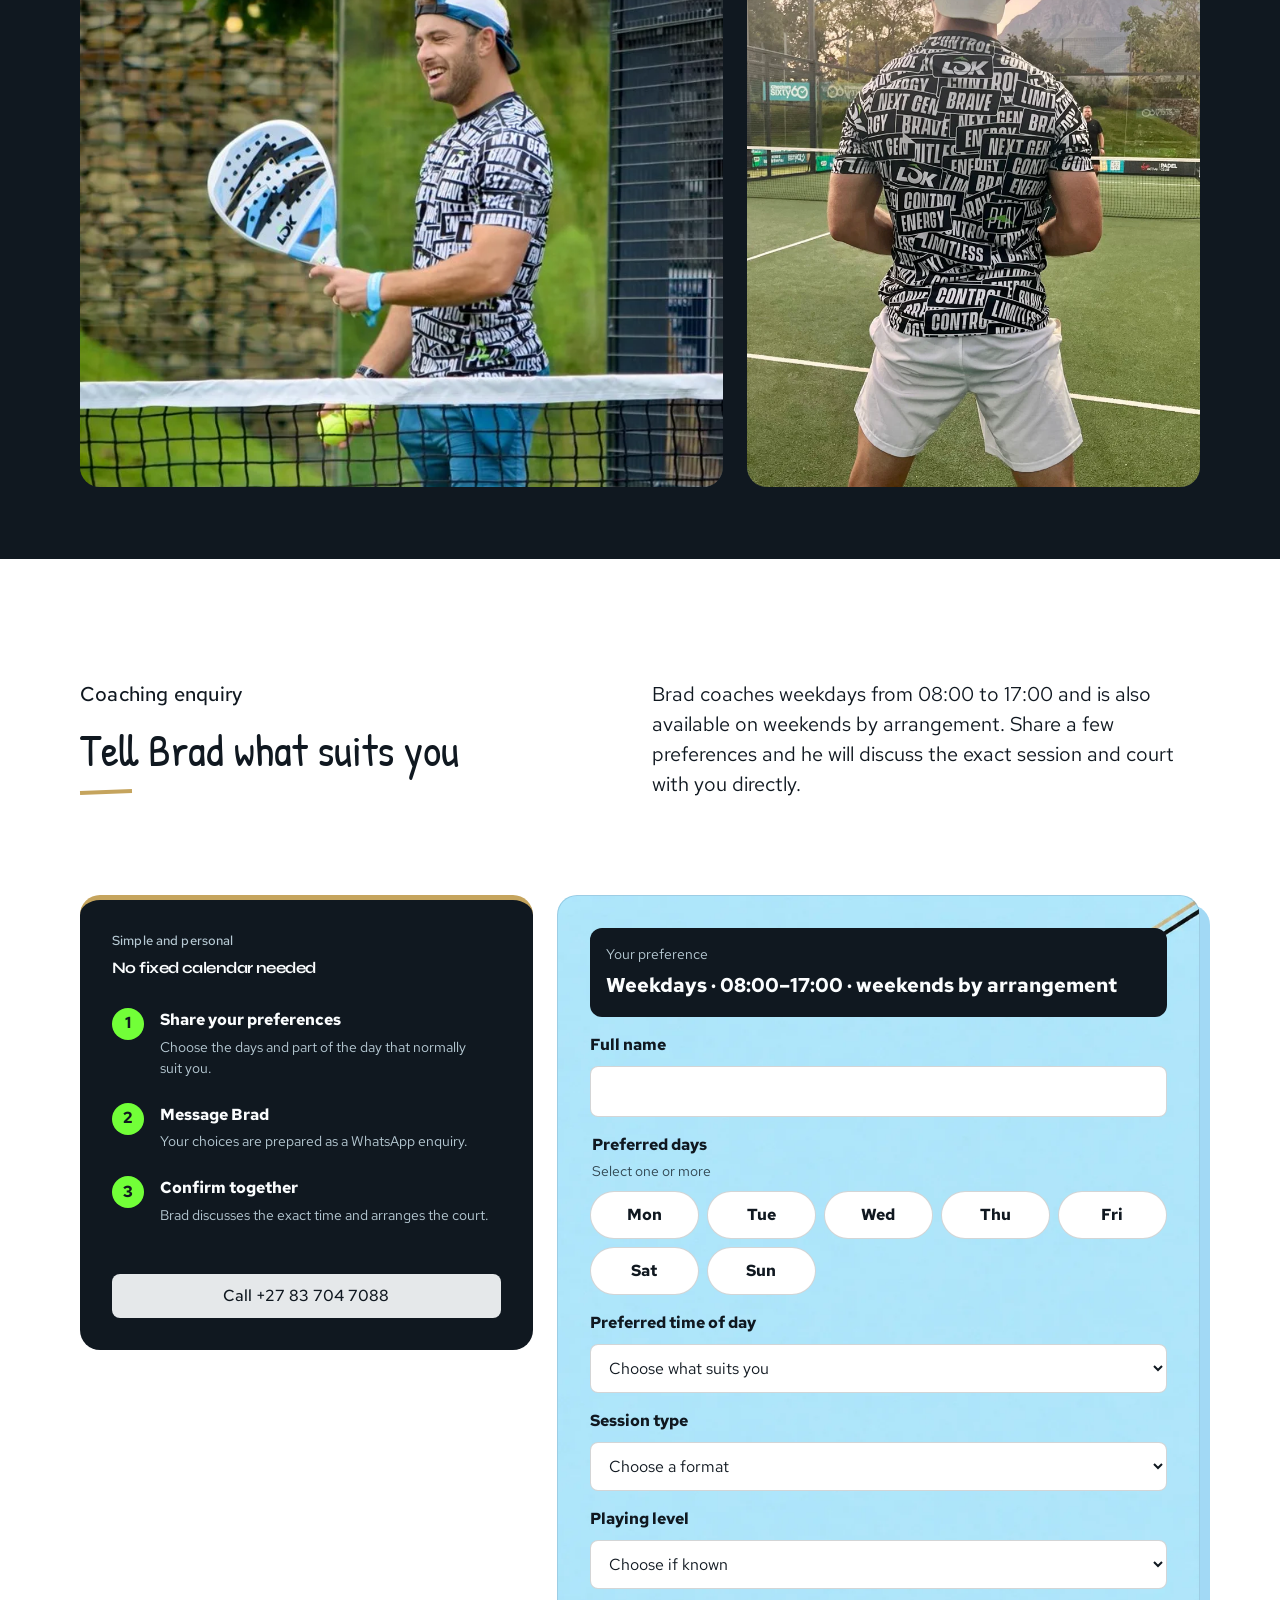
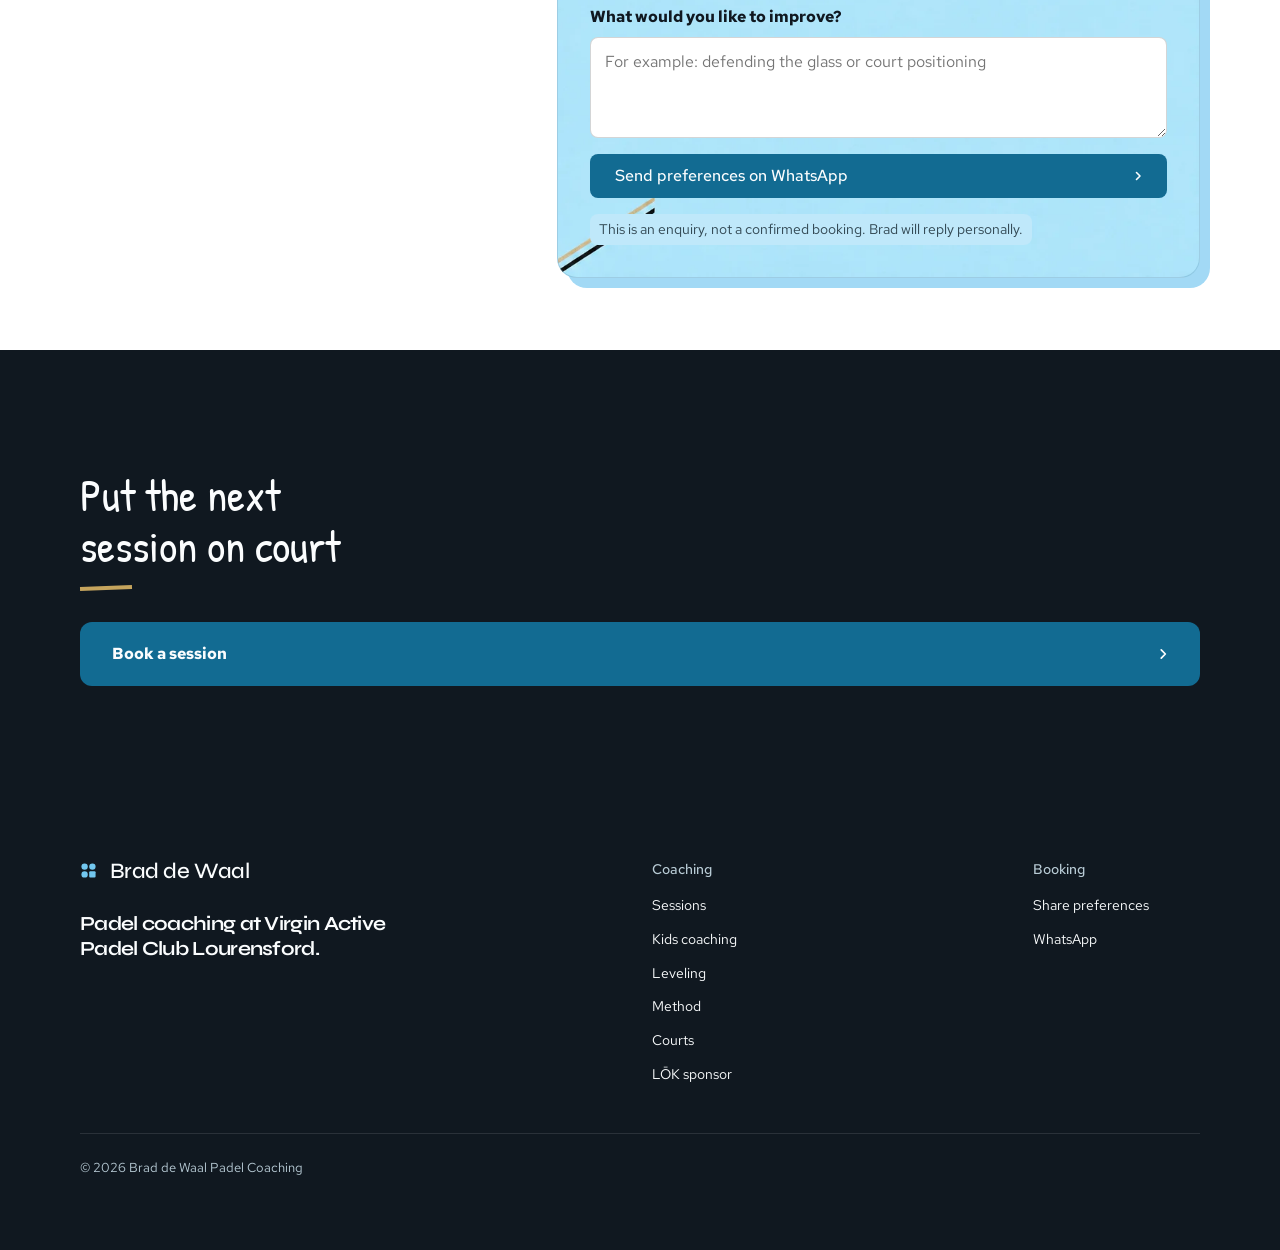
==== commit cd903da5: "Extend diagonal hero background across desktop and tablet" ====
--- a/brad-padel/index.html
+++ b/brad-padel/index.html
@@ -25,7 +25,7 @@
   <link rel="stylesheet" href="assets/motion/motion.css">
   <link rel="stylesheet" href="assets/layout/layout.css">
   <link rel="stylesheet" href="assets/icons/icon.css">
-  <link rel="stylesheet" href="styles.css?v=hero-diagonal">
+  <link rel="stylesheet" href="styles.css?v=hero-diagonal-all">
   <script src="boot.js"></script>
   <link rel="modulepreload" href="assets/moments/moments.js">
   <link rel="modulepreload" href="assets/moments/lib.js">
--- a/brad-padel/styles.css
+++ b/brad-padel/styles.css
@@ -111,7 +111,15 @@
 
 /* Racket-led brand layer: sky blue, white and black with restrained gold and neon details. */
 .hero{position:relative;background:var(--p-bg);overflow:hidden}
-.hero::before{content:"";position:absolute;inset:auto -9vw -34vh auto;width:56vw;height:78vh;background:var(--p-surface);border-radius:48% 0 0 0;pointer-events:none}
+.hero::before {
+  content: "";
+  position: absolute;
+  inset: auto 0 0;
+  height: clamp(150px, min(46vw, 48svh), 520px);
+  background: var(--p-surface);
+  clip-path: polygon(0 calc(100% - 14px), 100% 0, 100% 100%, 0 100%);
+  pointer-events: none;
+}
 .hero__media{position:relative;overflow:visible;isolation:isolate;box-shadow:14px 14px 0 var(--brand-black)}
 .hero__media img{position:relative;z-index:1;border-radius:var(--r-lg)}
 .hero__media::before{content:"";position:absolute;inset:-16px 20px 18px -18px;z-index:0;background:var(--p-accent);border-radius:var(--r-lg);transform:rotate(-2deg)}
@@ -135,15 +143,8 @@
 .preference-panel{border-top:5px solid var(--brand-gold)}
 @media(min-width:640px){.hero .btn--secondary{background:#fff;border-color:var(--p-ink)}}
 
-@media(max-width:1023px){.hero::before{width:72vw;height:58vh;bottom:-28vh}.hero__media{box-shadow:9px 9px 0 var(--brand-black)}.hero__media::before{inset:-10px 14px 12px -12px}}
+@media(max-width:1023px){.hero__media{box-shadow:9px 9px 0 var(--brand-black)}.hero__media::before{inset:-10px 14px 12px -12px}}
 @media (max-width: 639px) {
-  .hero::before {
-    inset: auto 0 0;
-    width: auto;
-    height: clamp(150px, 46vw, 275px);
-    border-radius: 0;
-    clip-path: polygon(0 calc(100% - 14px), 100% 0, 100% 100%, 0 100%);
-  }
   .hero__media { box-shadow: 7px 7px 0 var(--brand-black); }
   .hero__media::after { right: -8px; width: 76px; }
   .statement::before, .statement::after { right: -150px; }
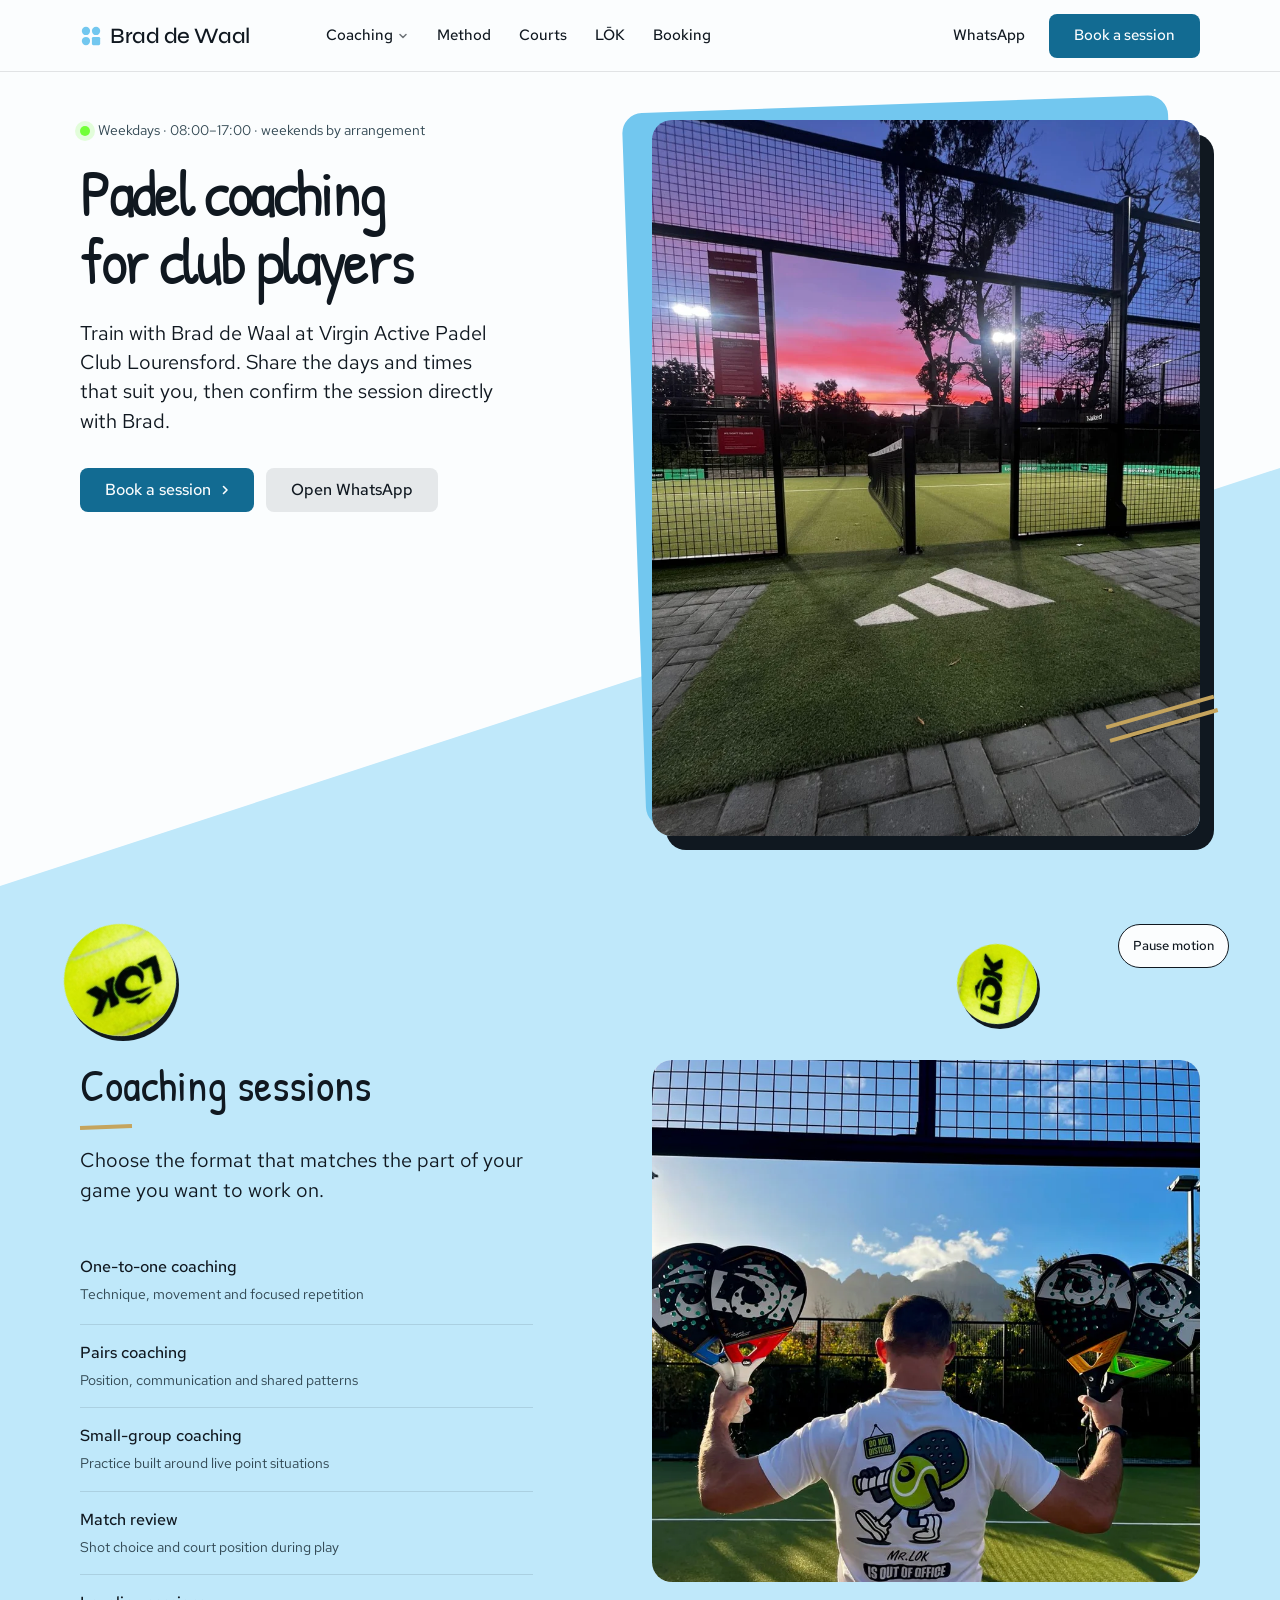
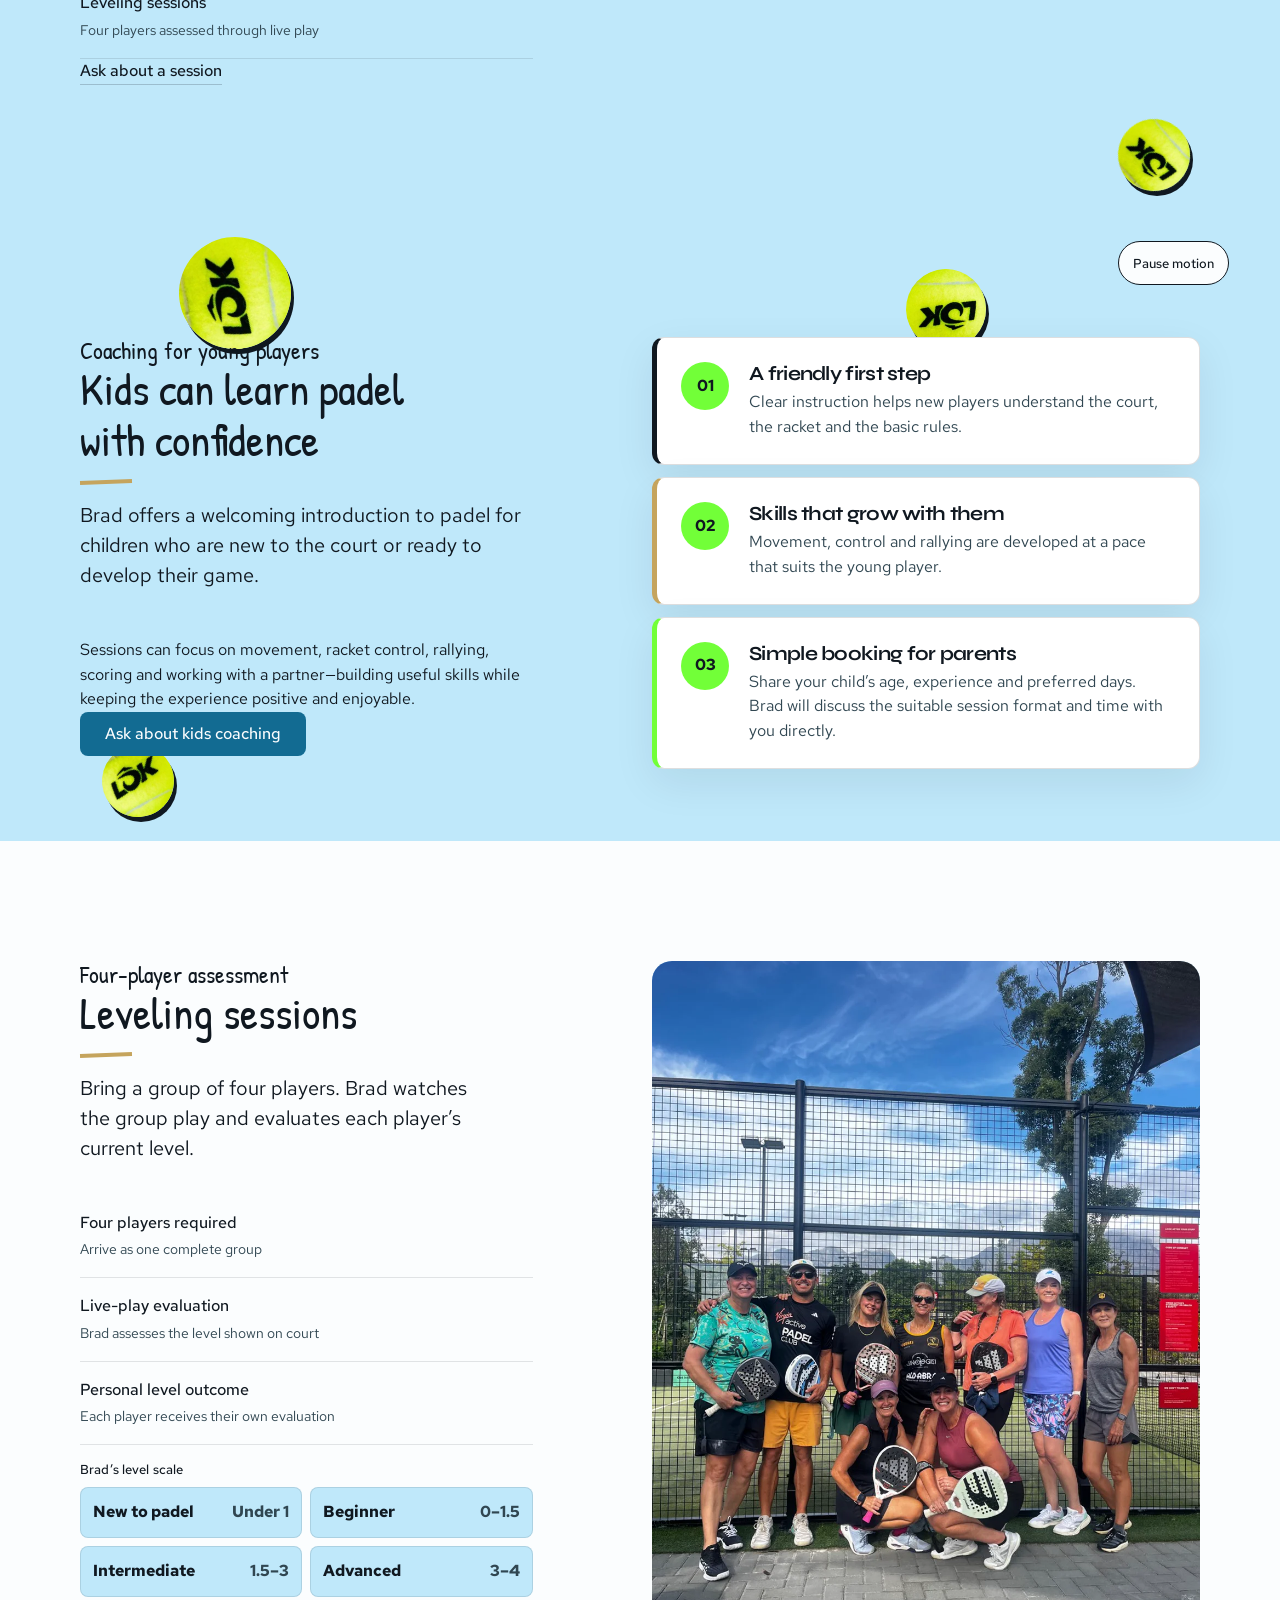
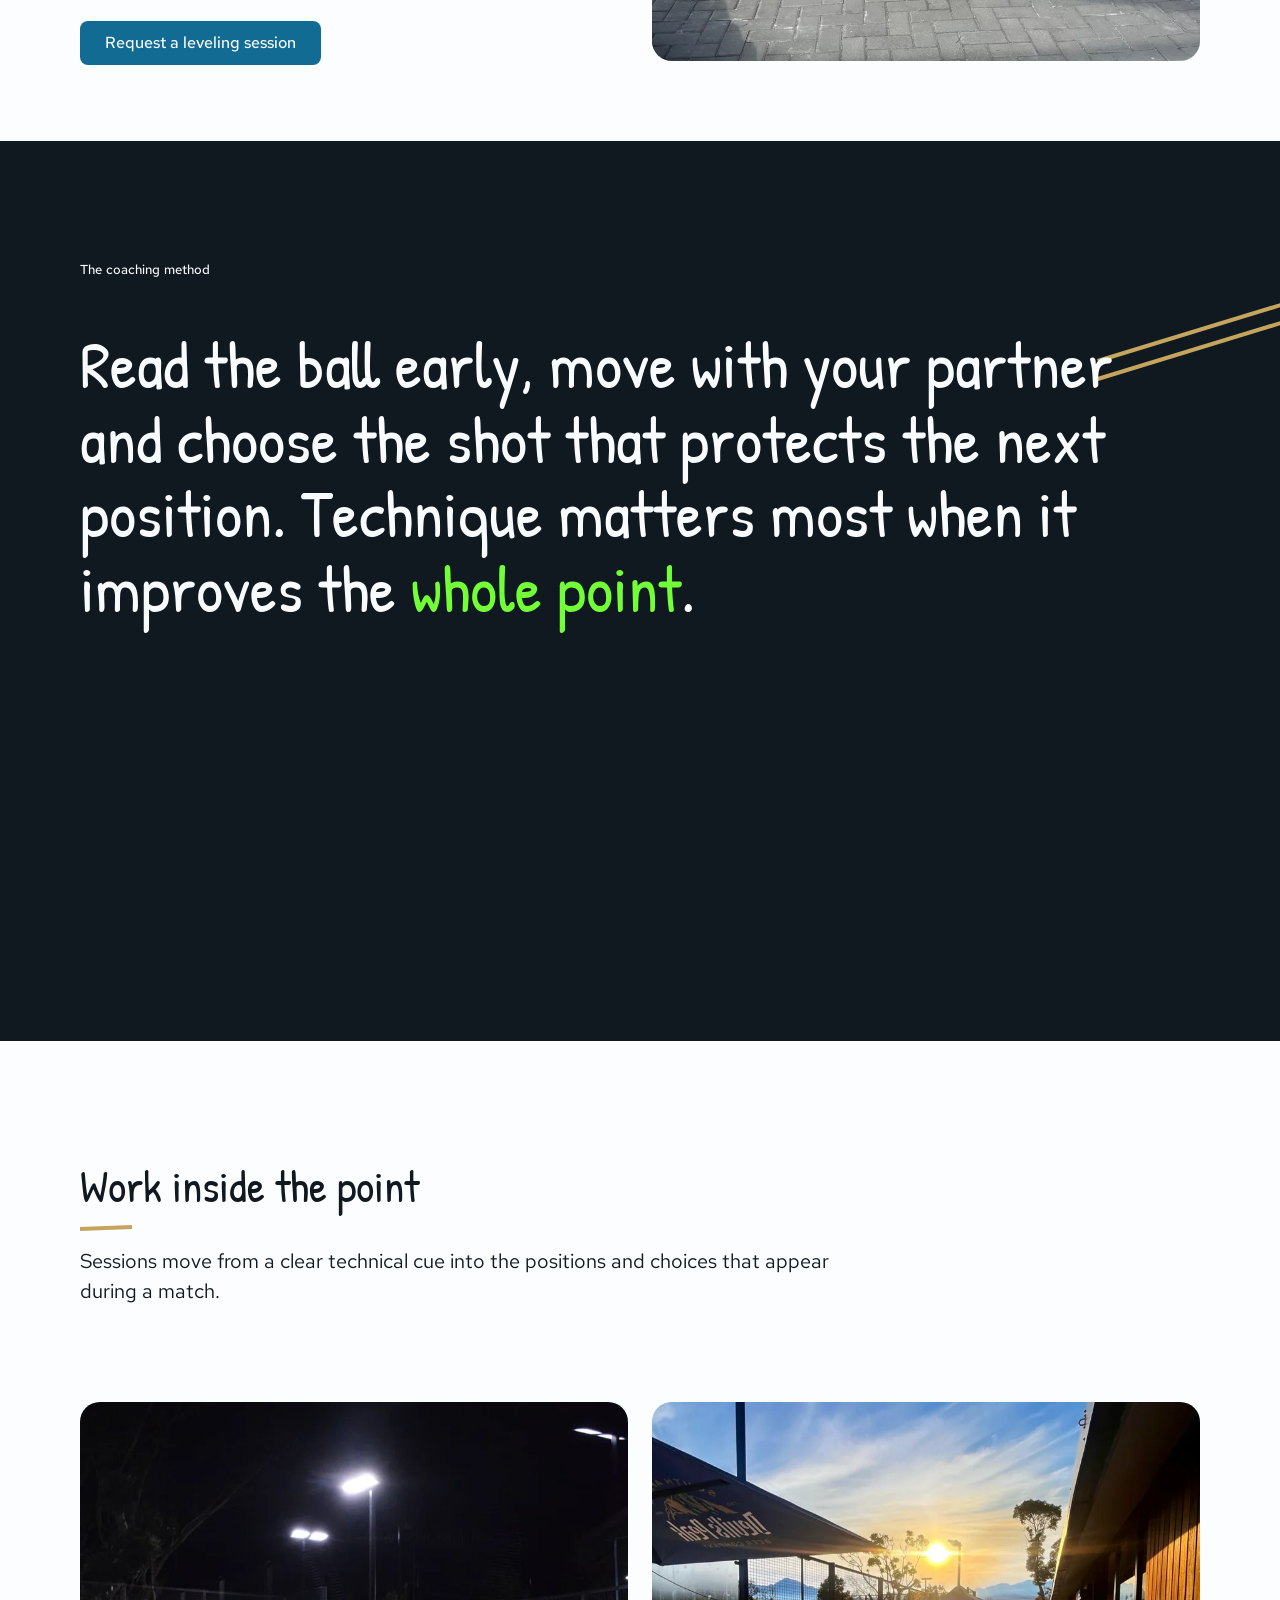
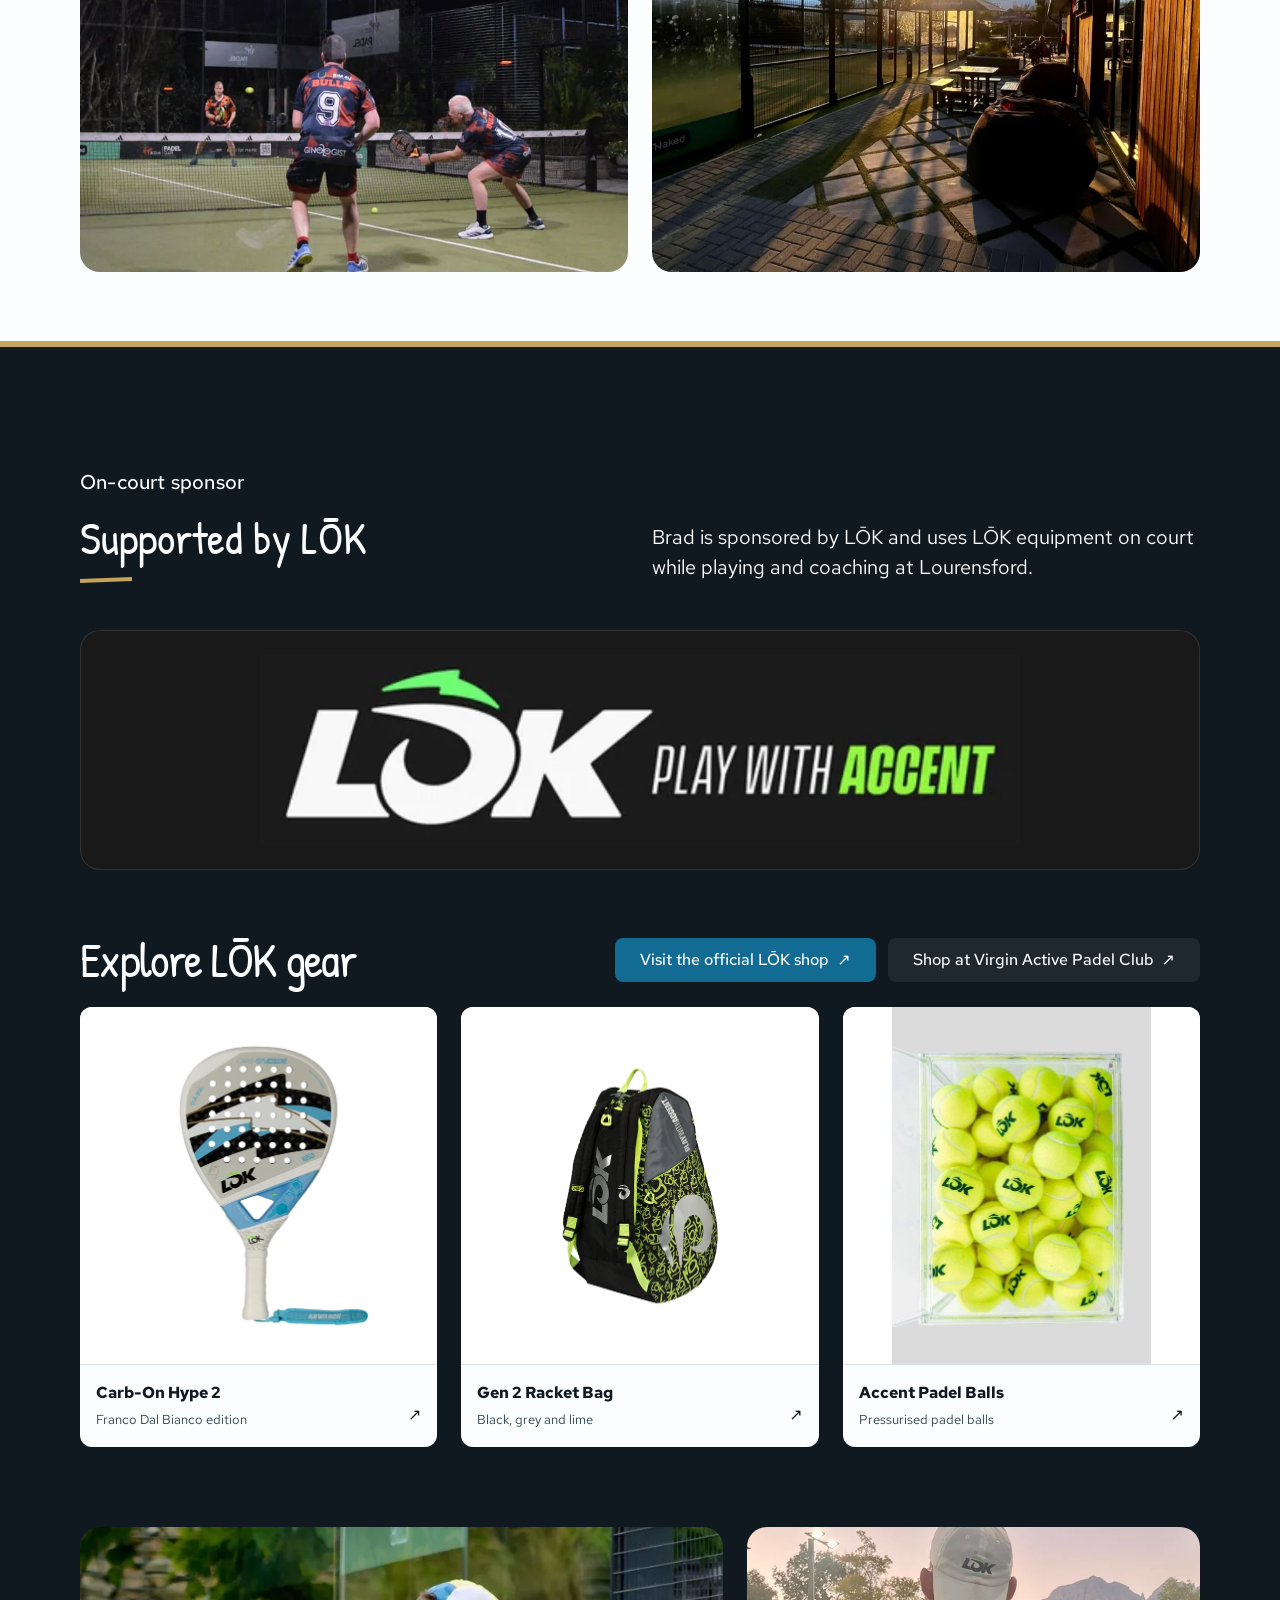
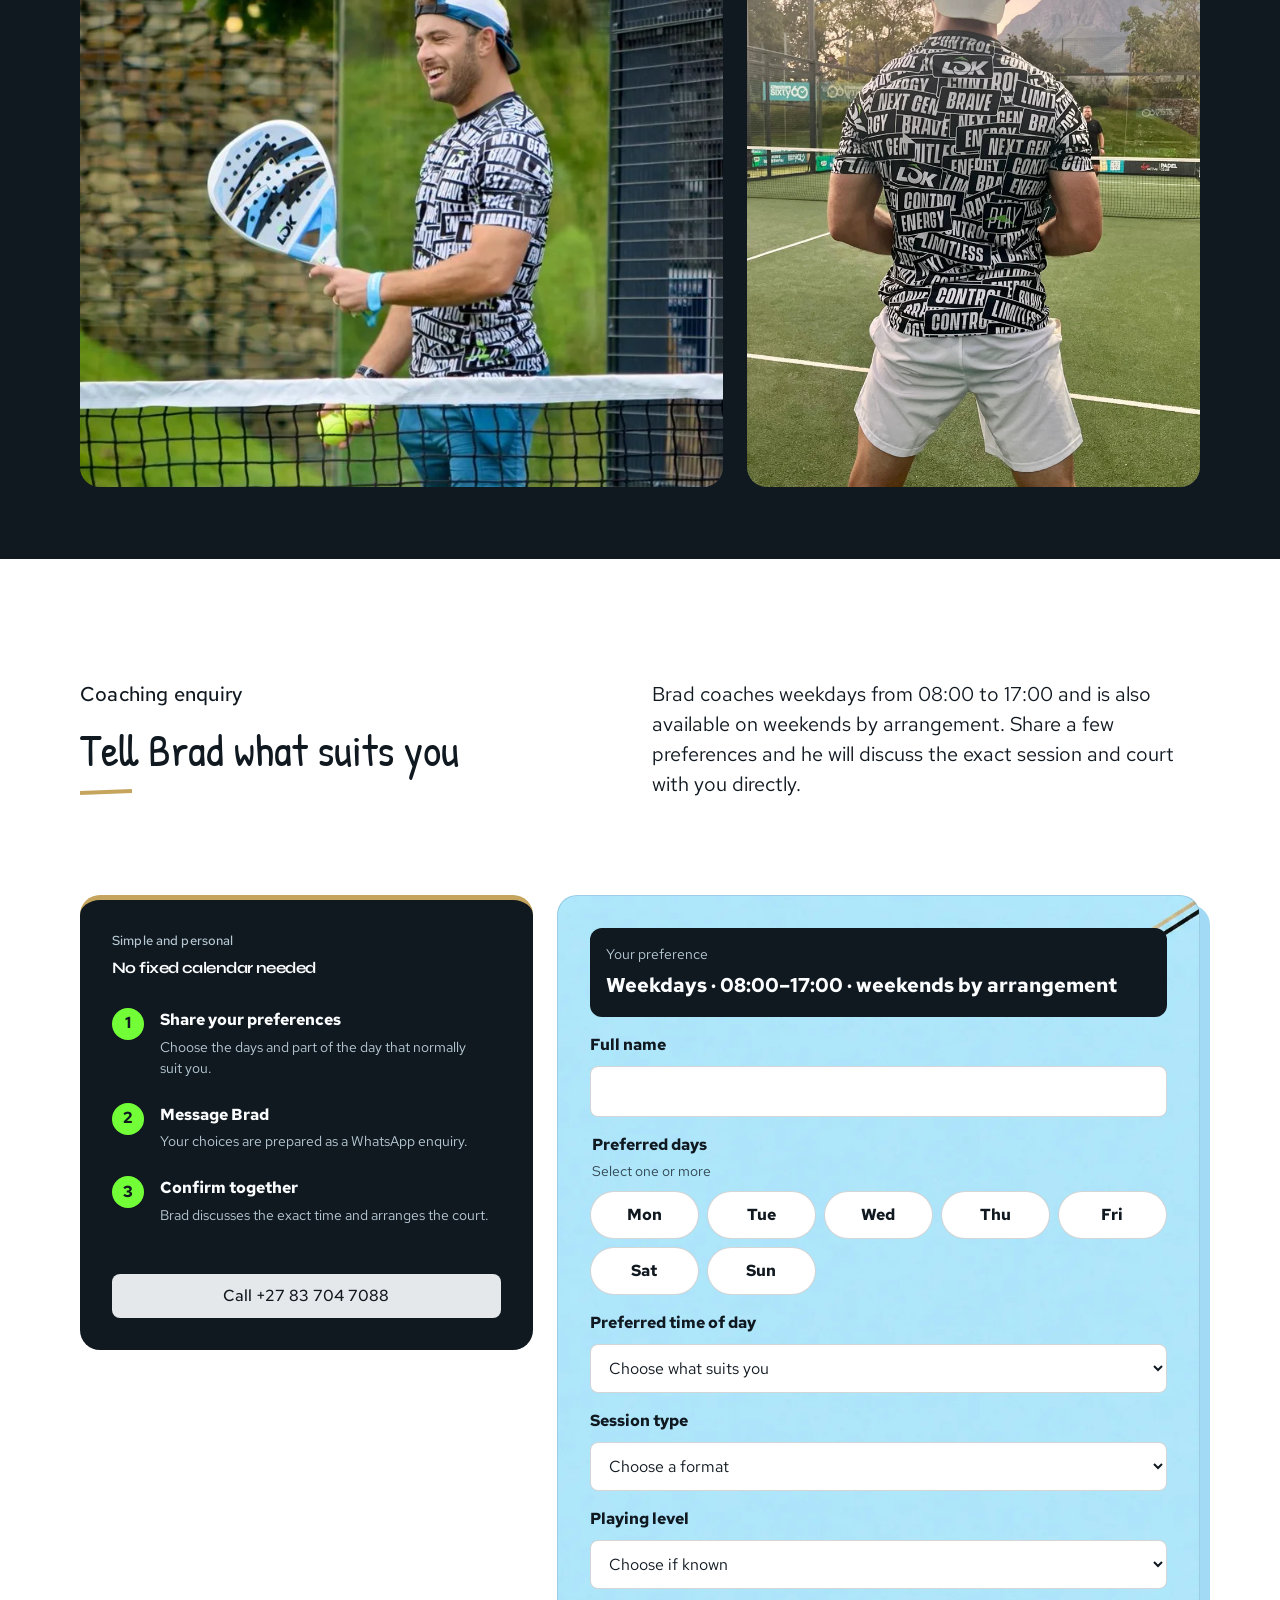
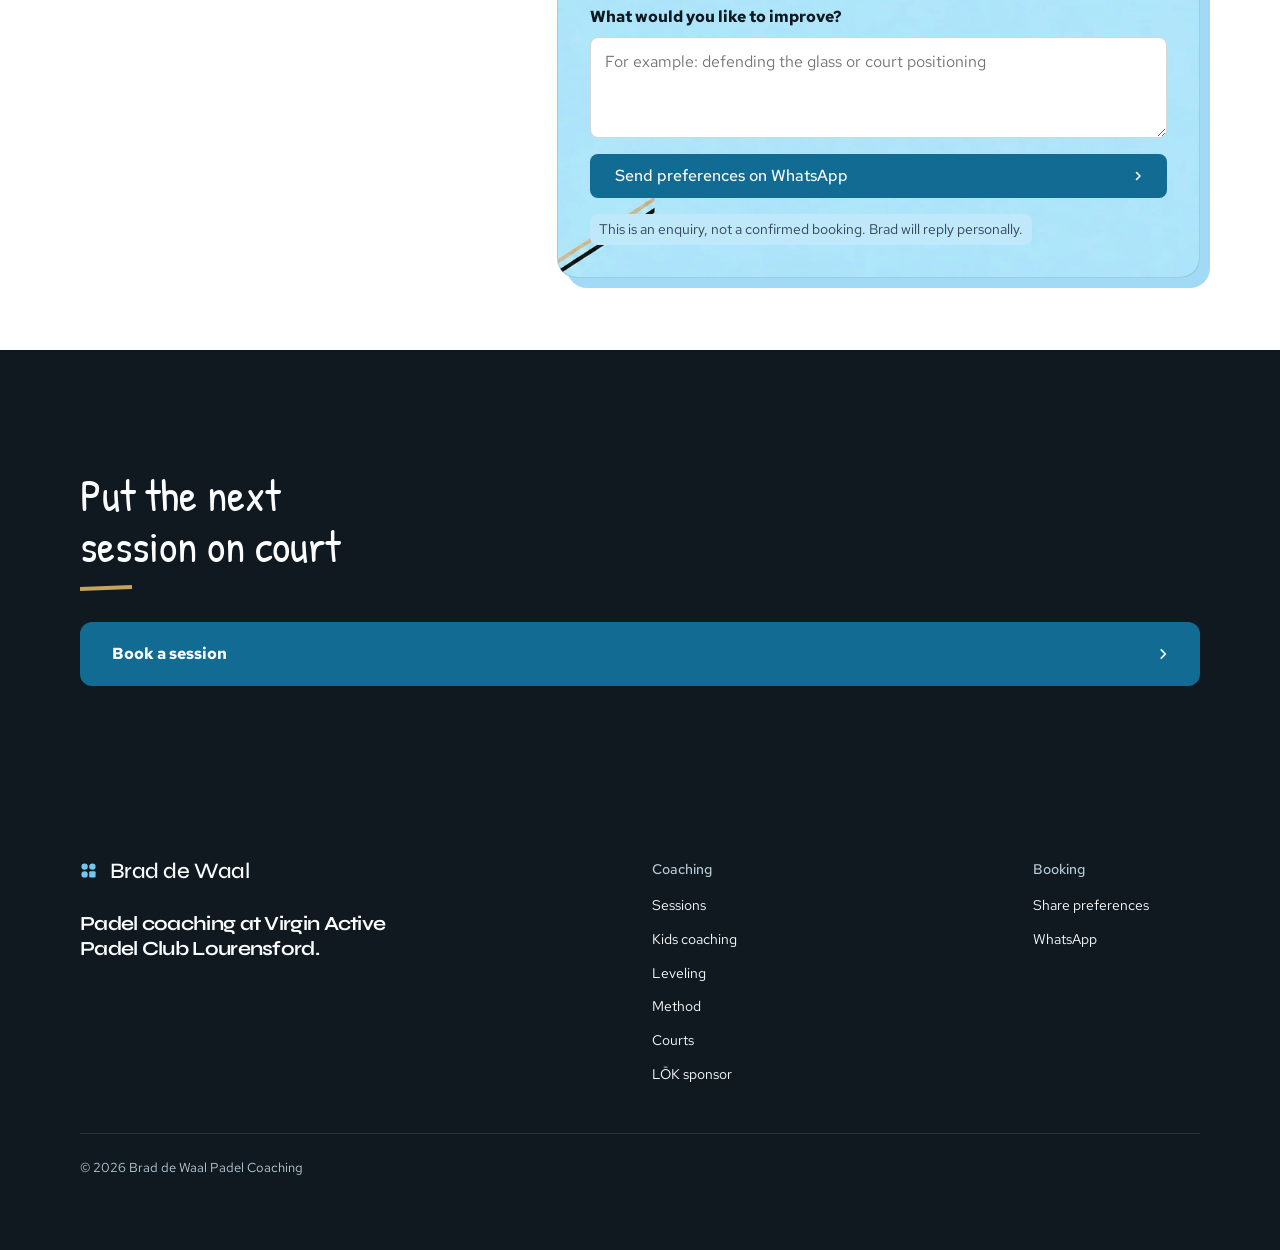
==== commit b1f98781: "Rebrand to Side Mission Studio and move to sidemissionstudio.co.za Co-Authored-By: Claude Opus 5.5 <" ====
--- a/brad-padel/index.html
+++ b/brad-padel/index.html
@@ -10,11 +10,11 @@
   <meta property="og:type" content="website">
   <meta property="og:title" content="Brad de Waal Padel Coaching | Lourensford">
   <meta property="og:description" content="Padel coaching for adults and kids at Lourensford. Share your preferences and arrange the session directly with Brad.">
-  <meta property="og:url" content="https://dana-automates.therondana65.workers.dev/brad-padel/">
-  <meta property="og:image" content="https://dana-automates.therondana65.workers.dev/brad-padel/share.jpg">
+  <meta property="og:url" content="https://sidemissionstudio.co.za/brad-padel/">
+  <meta property="og:image" content="https://sidemissionstudio.co.za/brad-padel/share.jpg">
   <meta name="twitter:card" content="summary_large_image">
-  <meta name="twitter:image" content="https://dana-automates.therondana65.workers.dev/brad-padel/share.jpg">
-  <link rel="canonical" href="https://dana-automates.therondana65.workers.dev/brad-padel/">
+  <meta name="twitter:image" content="https://sidemissionstudio.co.za/brad-padel/share.jpg">
+  <link rel="canonical" href="https://sidemissionstudio.co.za/brad-padel/">
   <link rel="icon" href="favicon.svg" type="image/svg+xml">
   <meta name="theme-color" content="#bfe8fa">
   <link rel="preconnect" href="https://fonts.googleapis.com">
